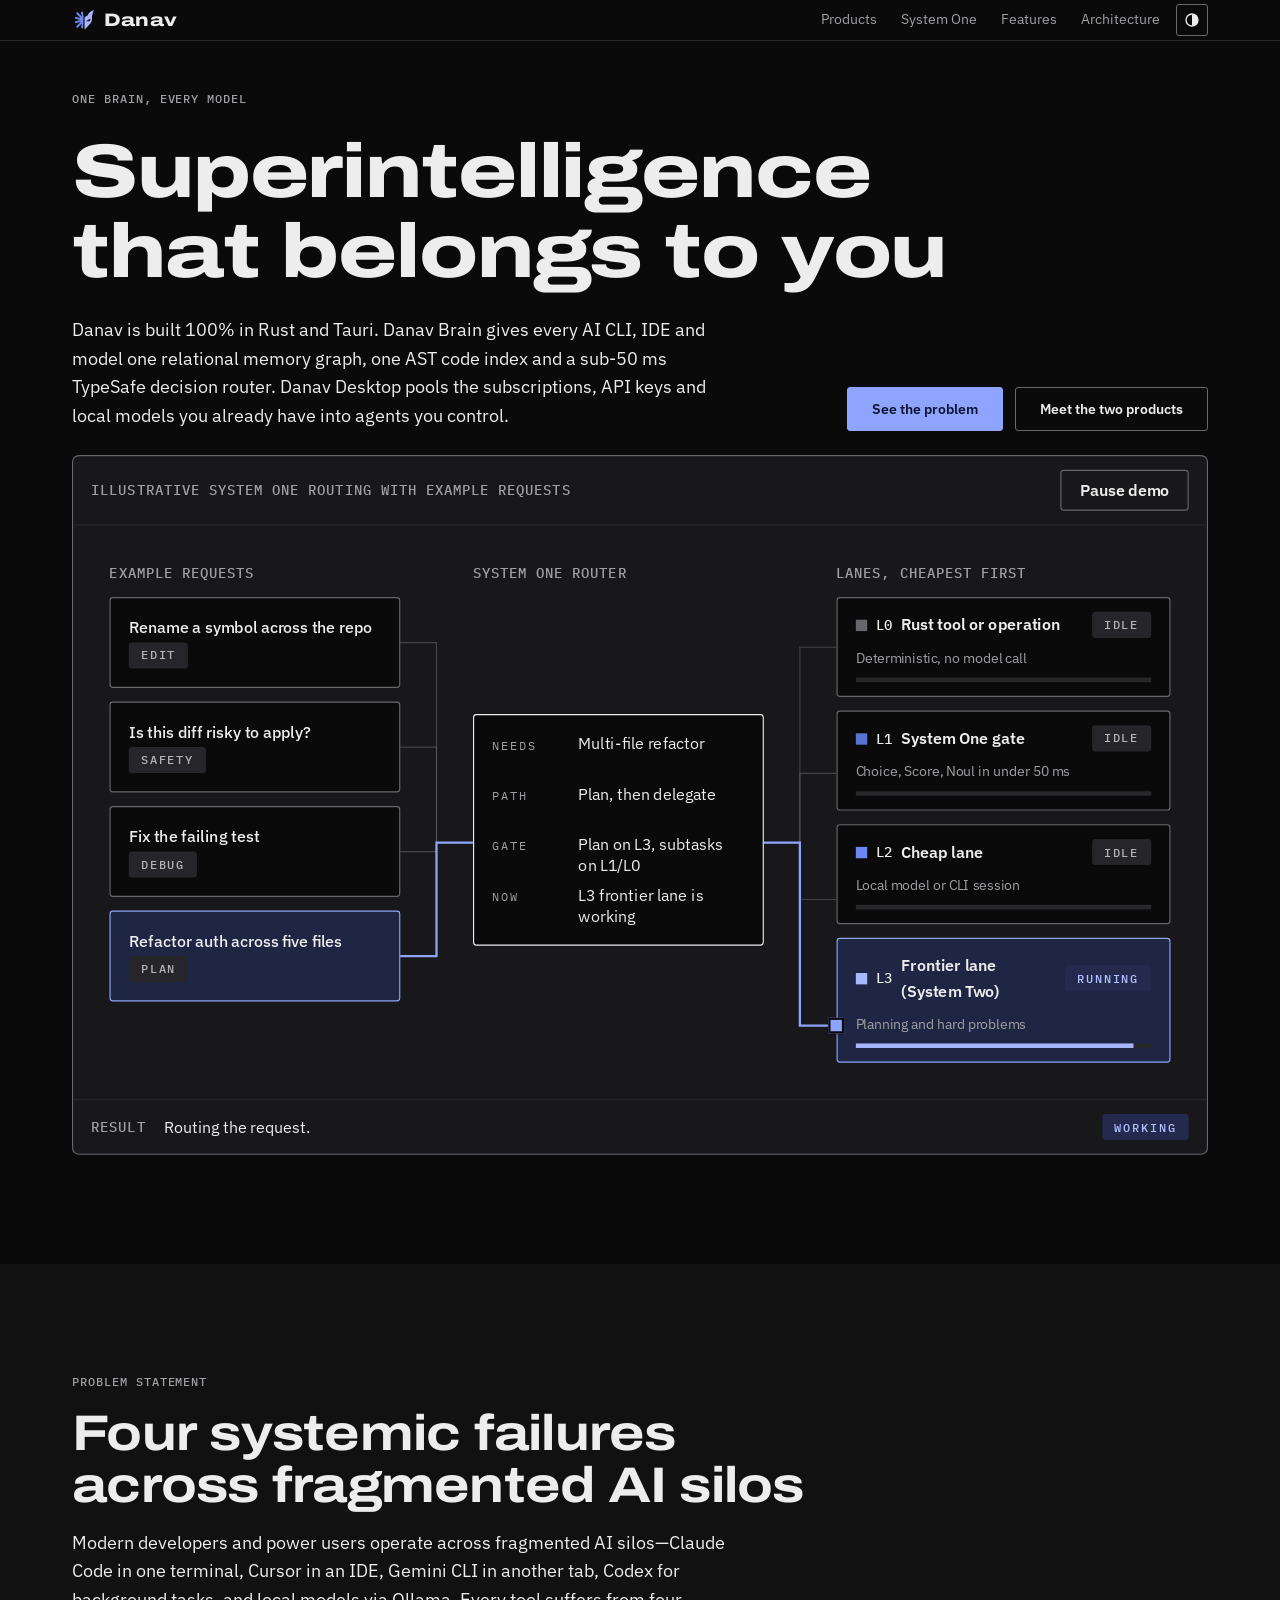
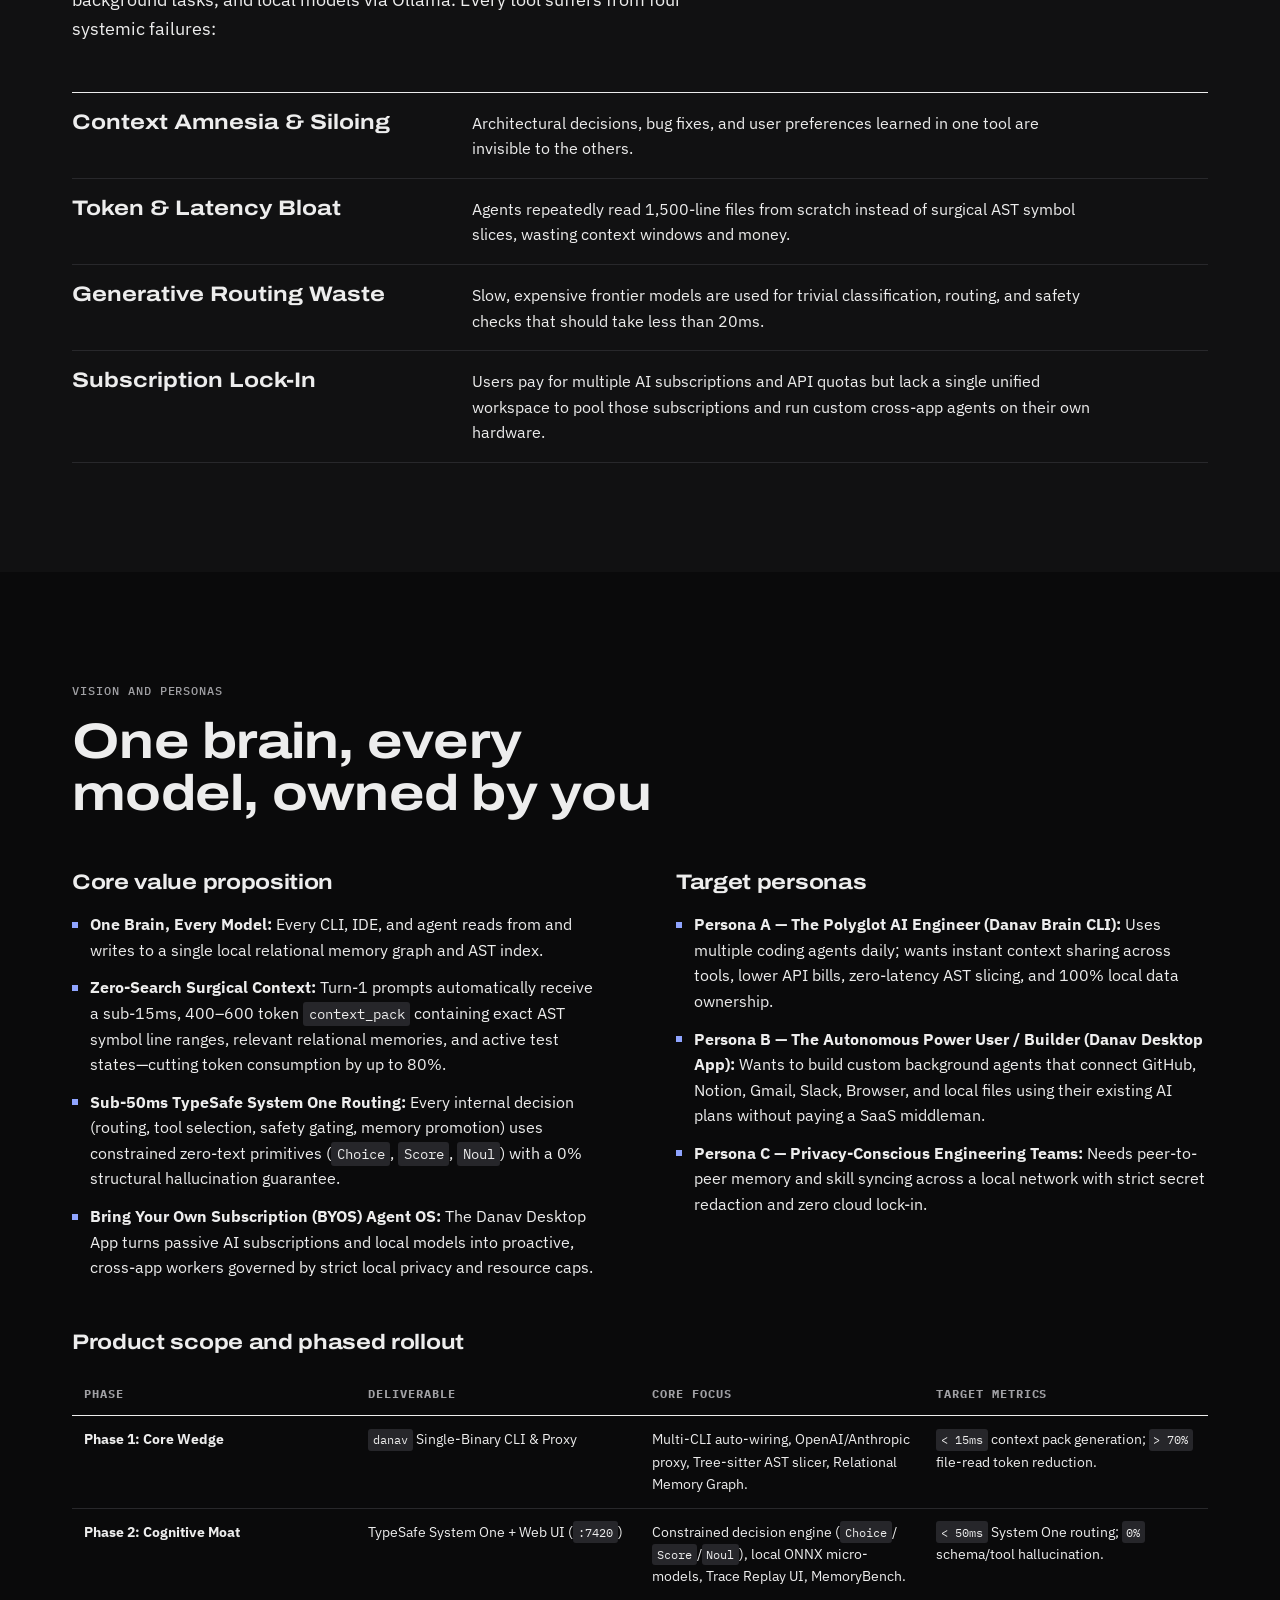
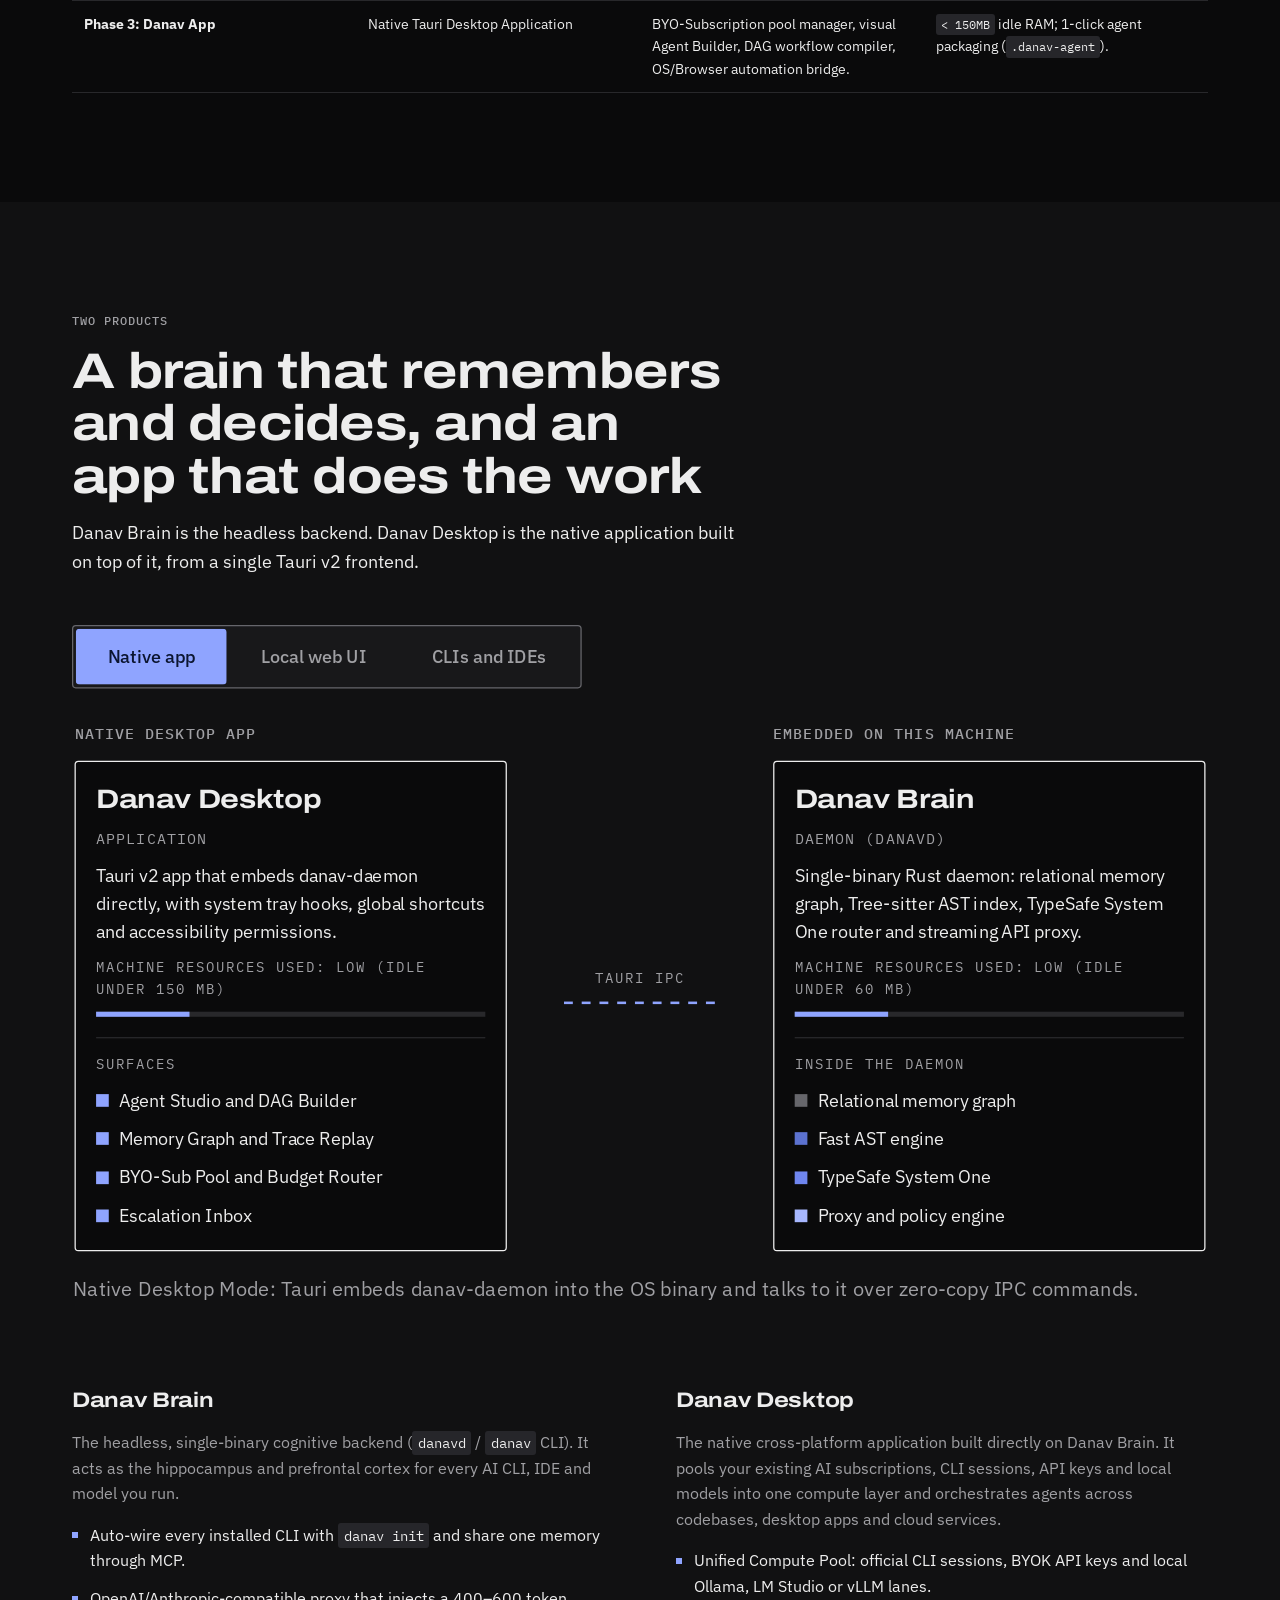
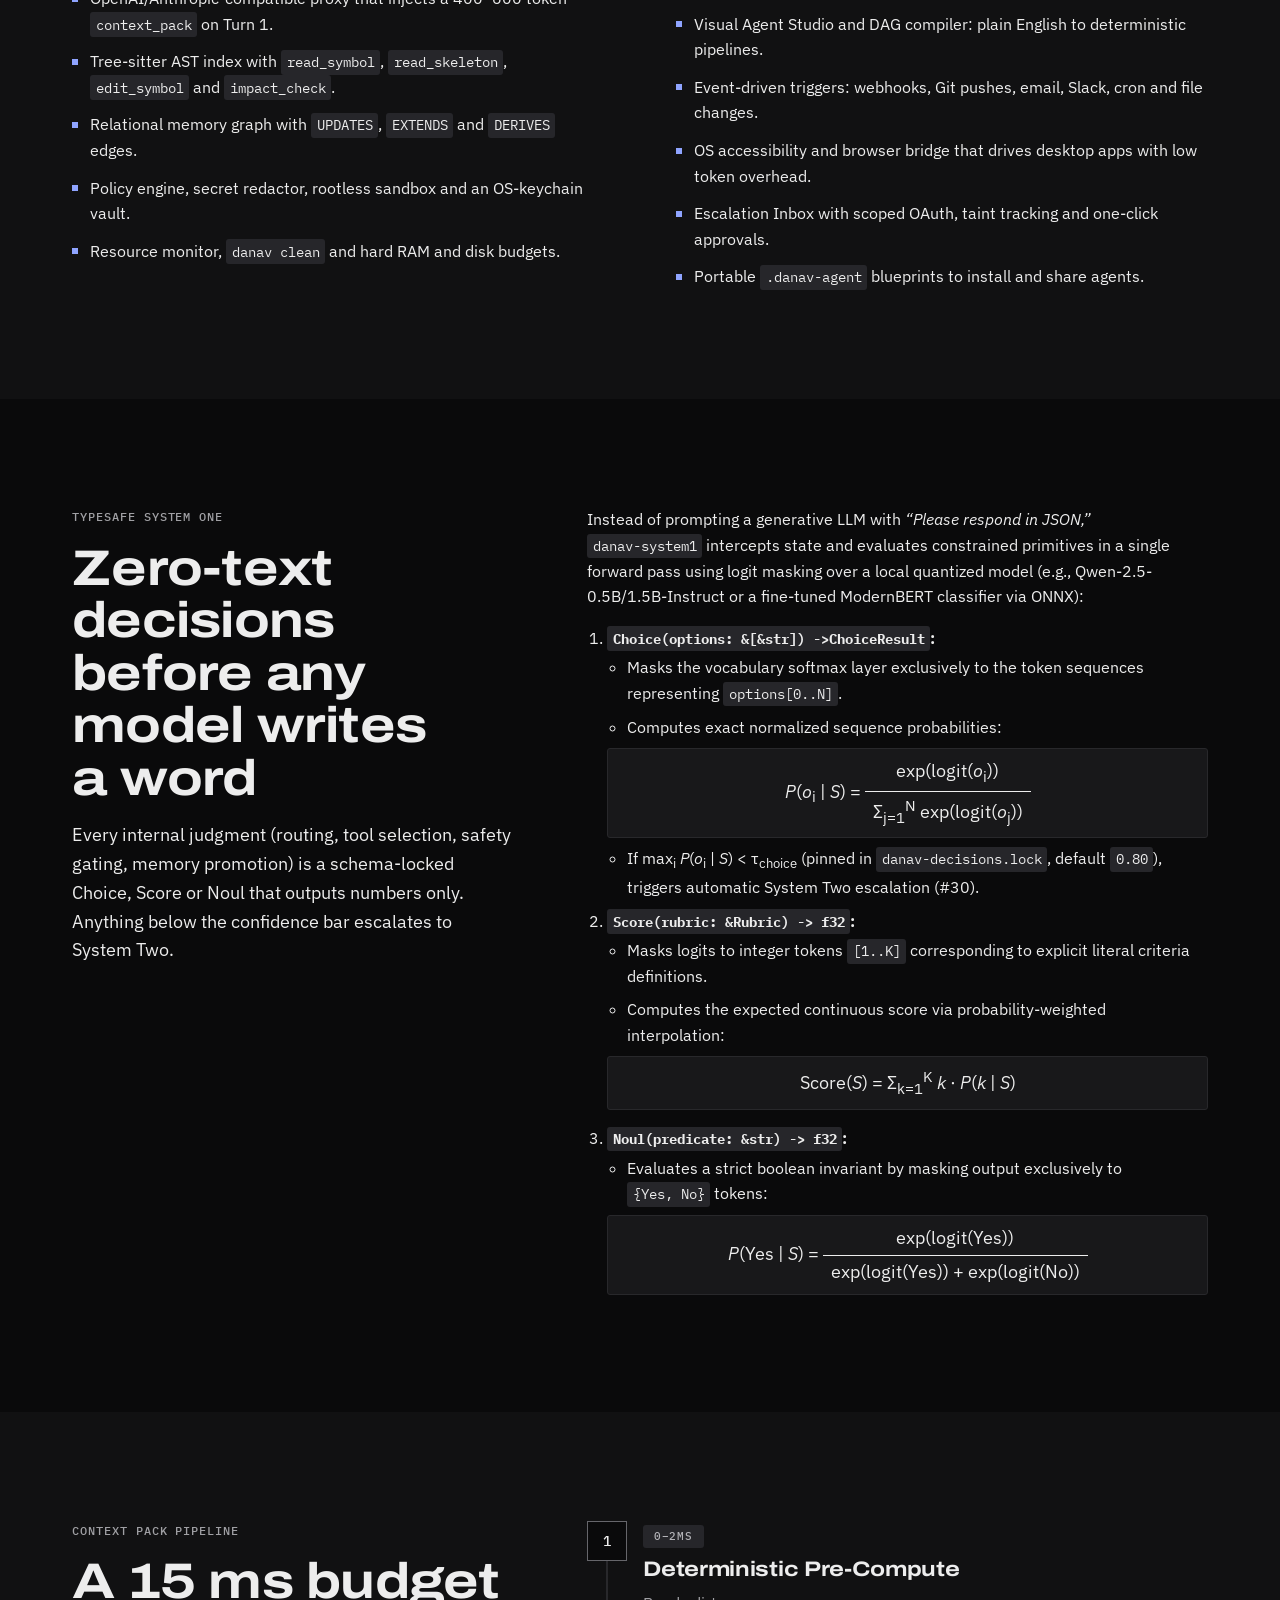
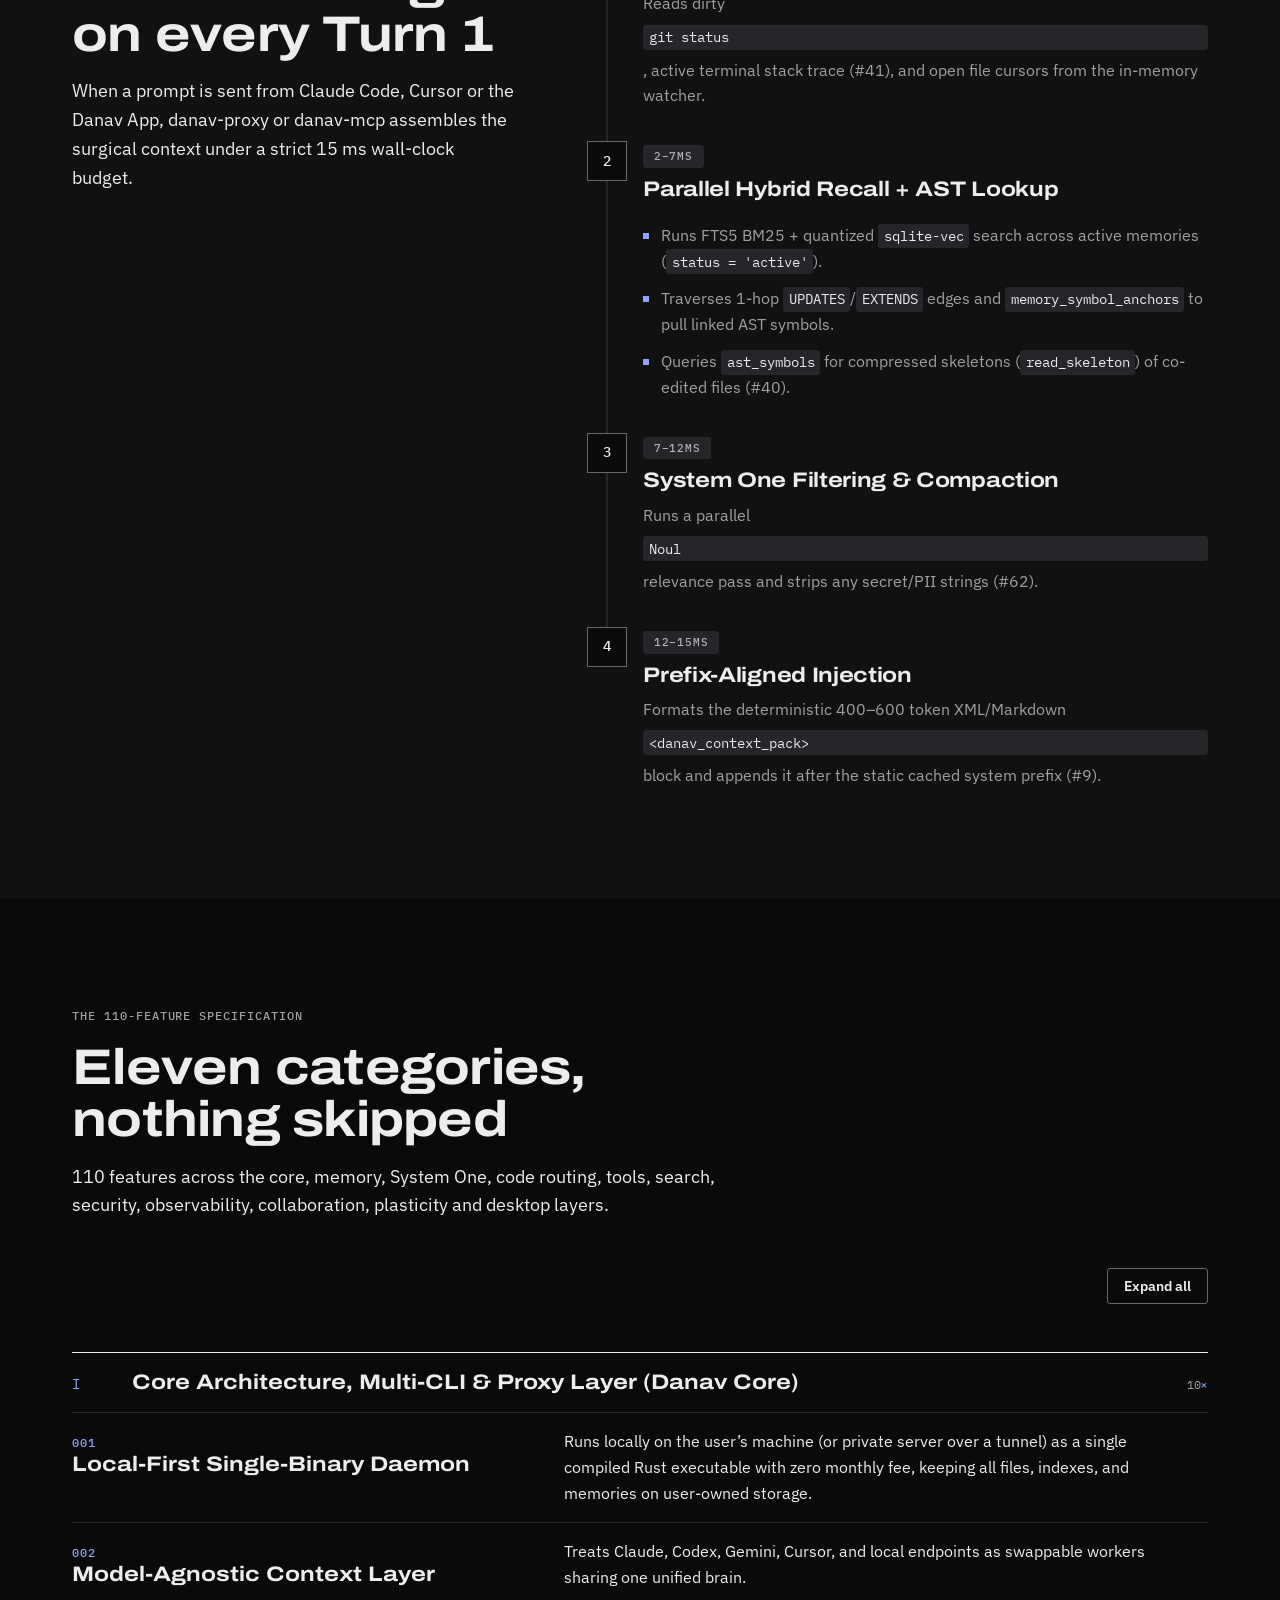
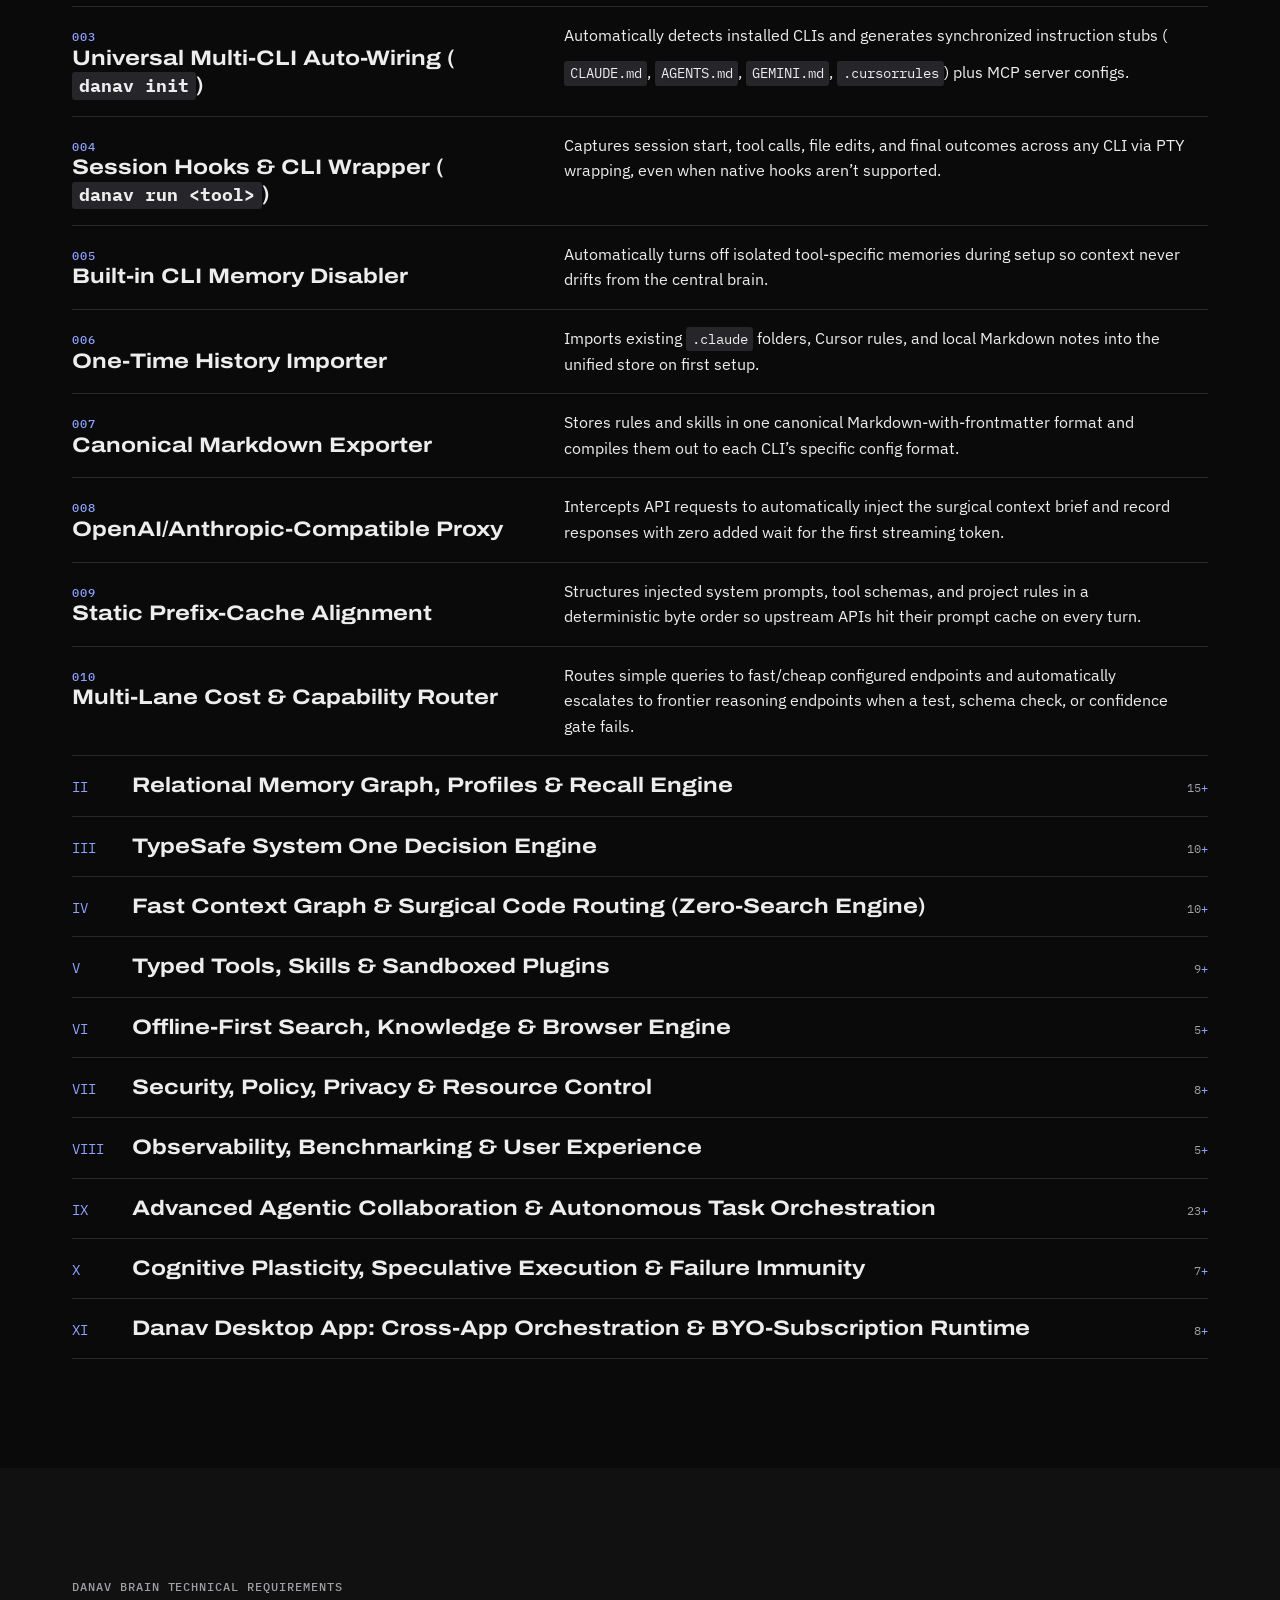
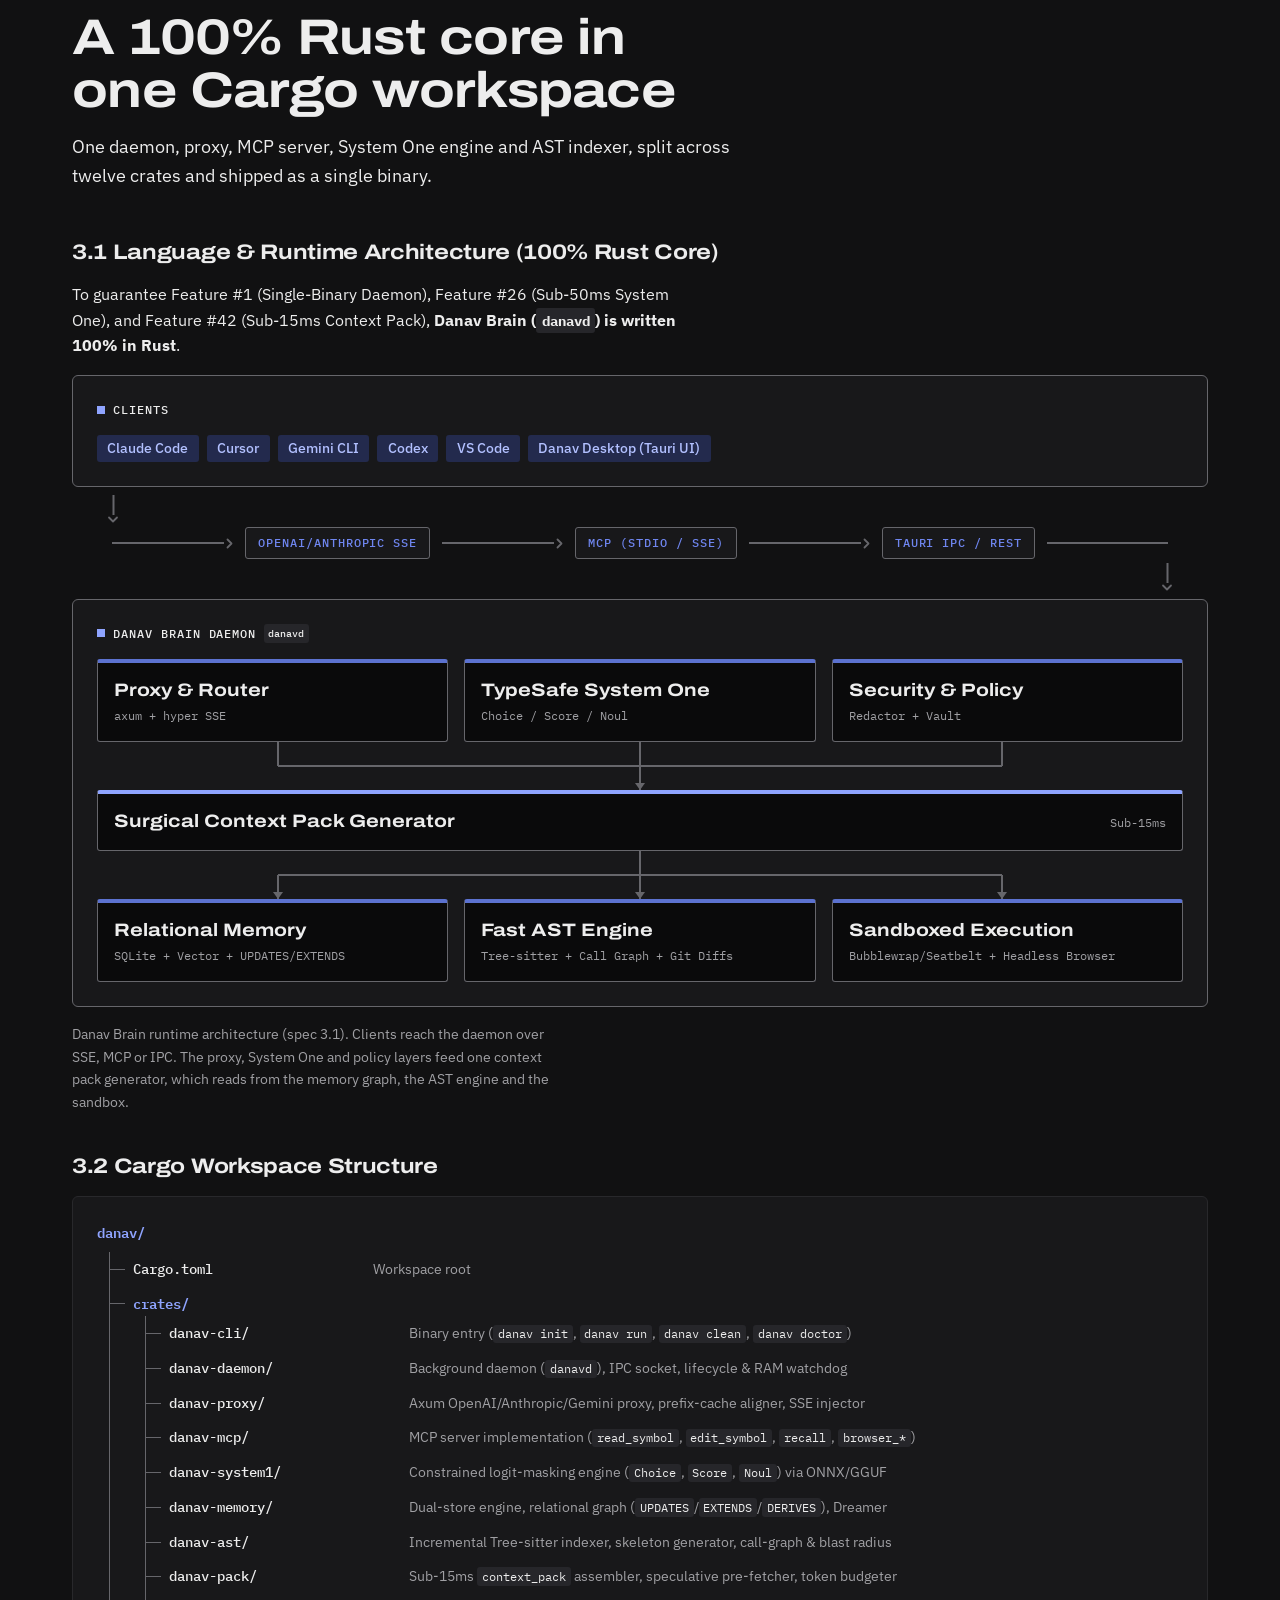
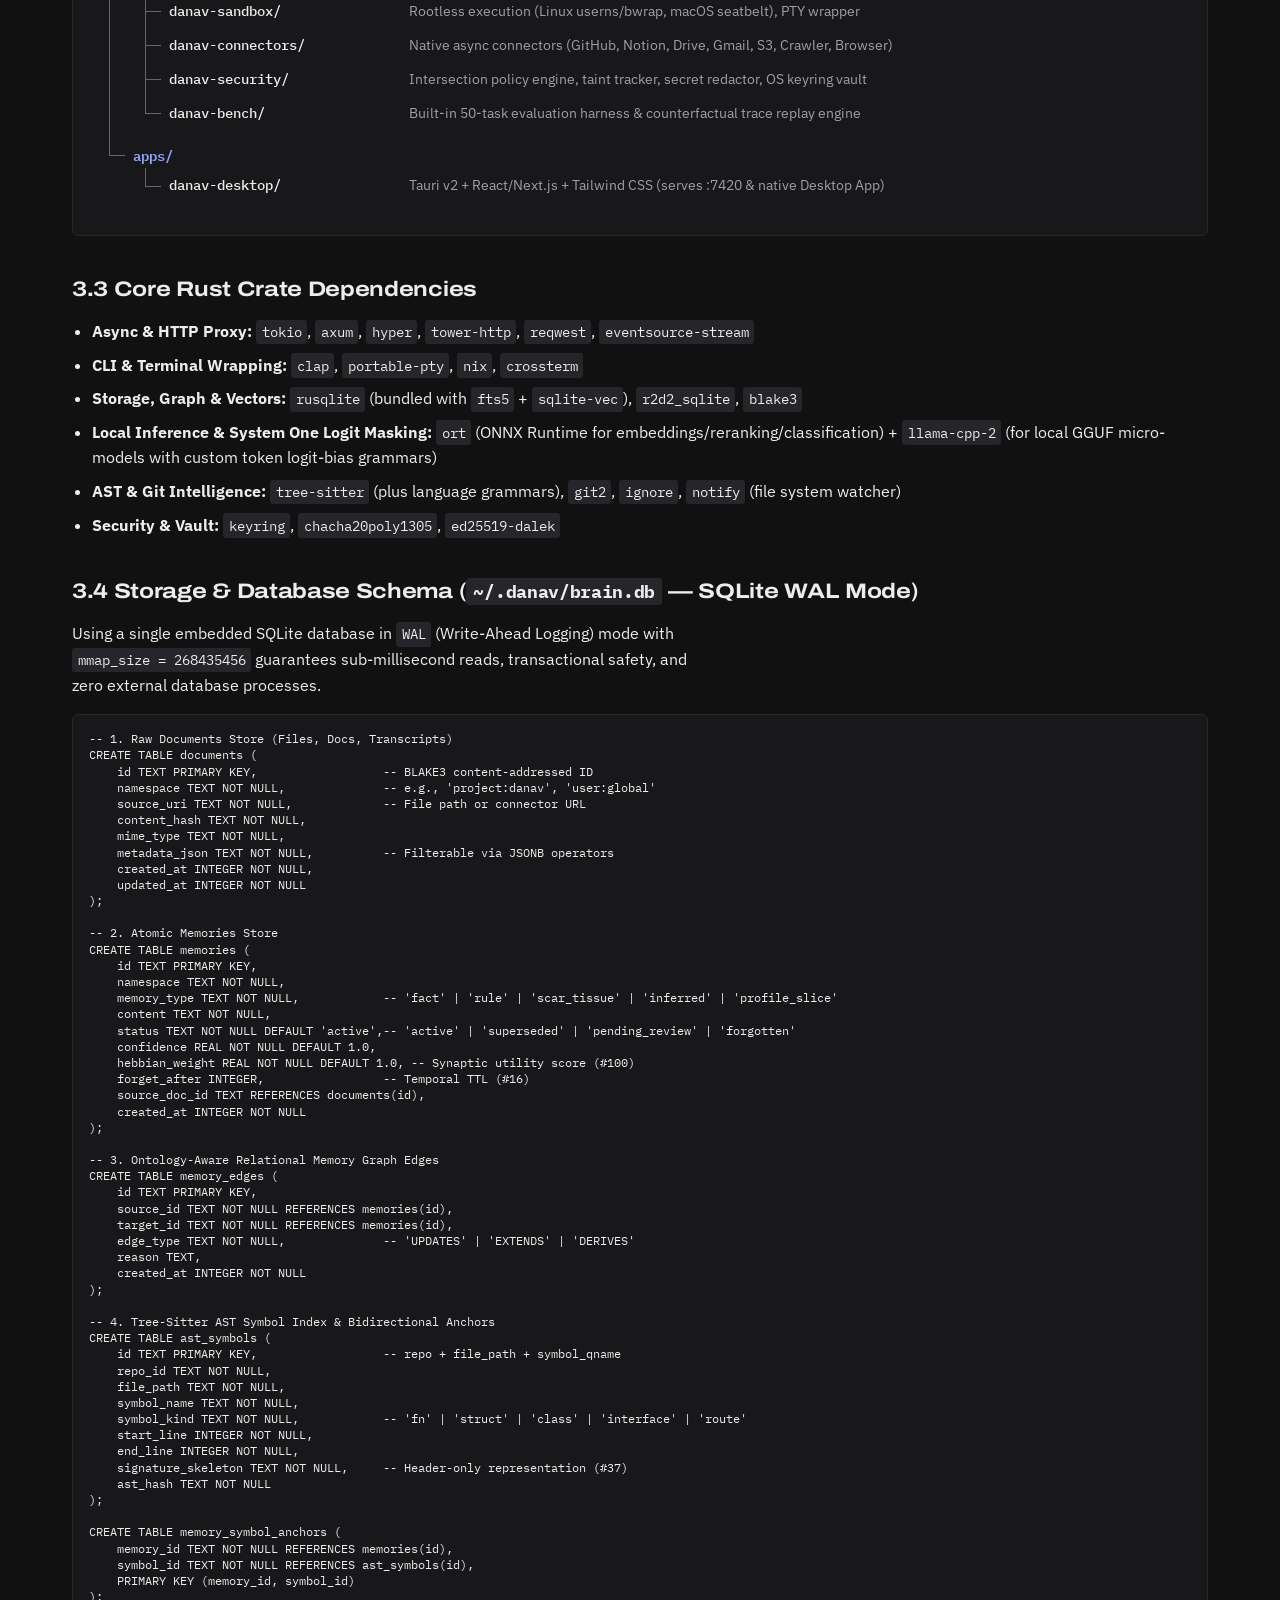
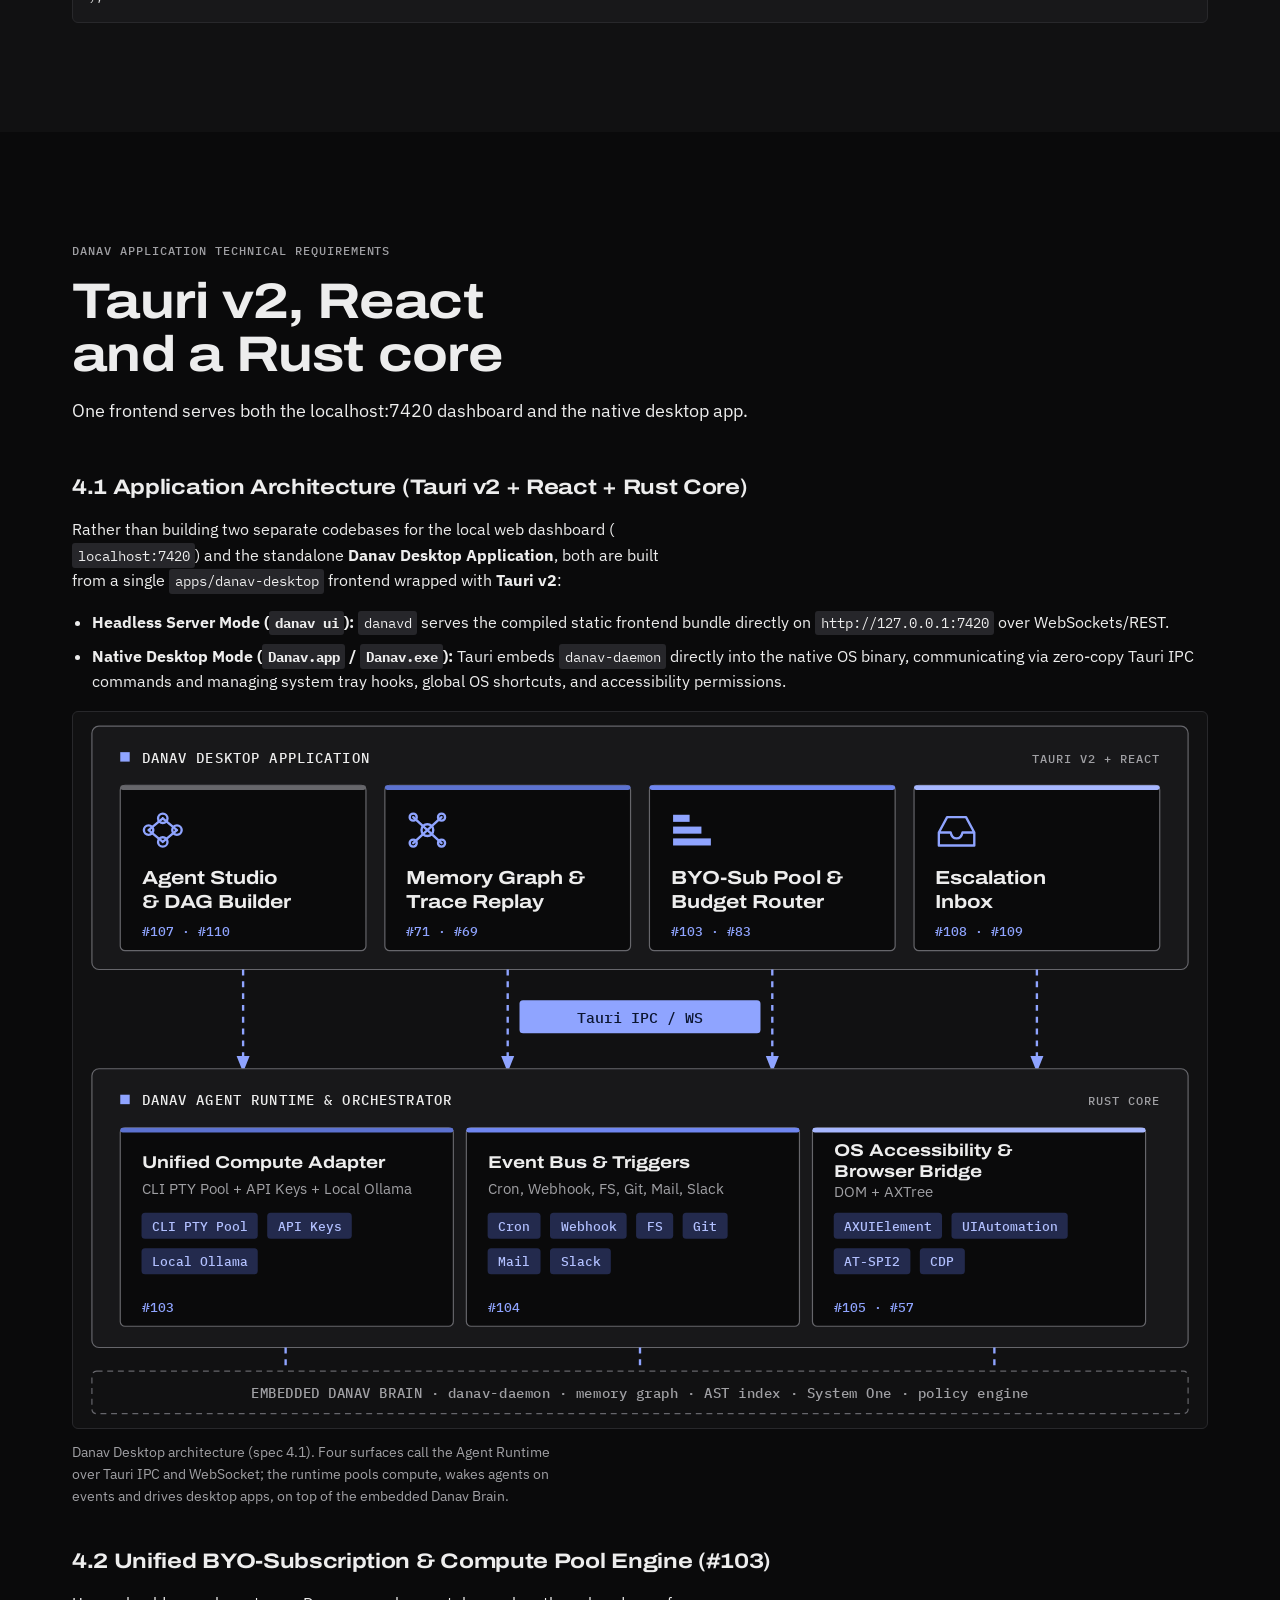
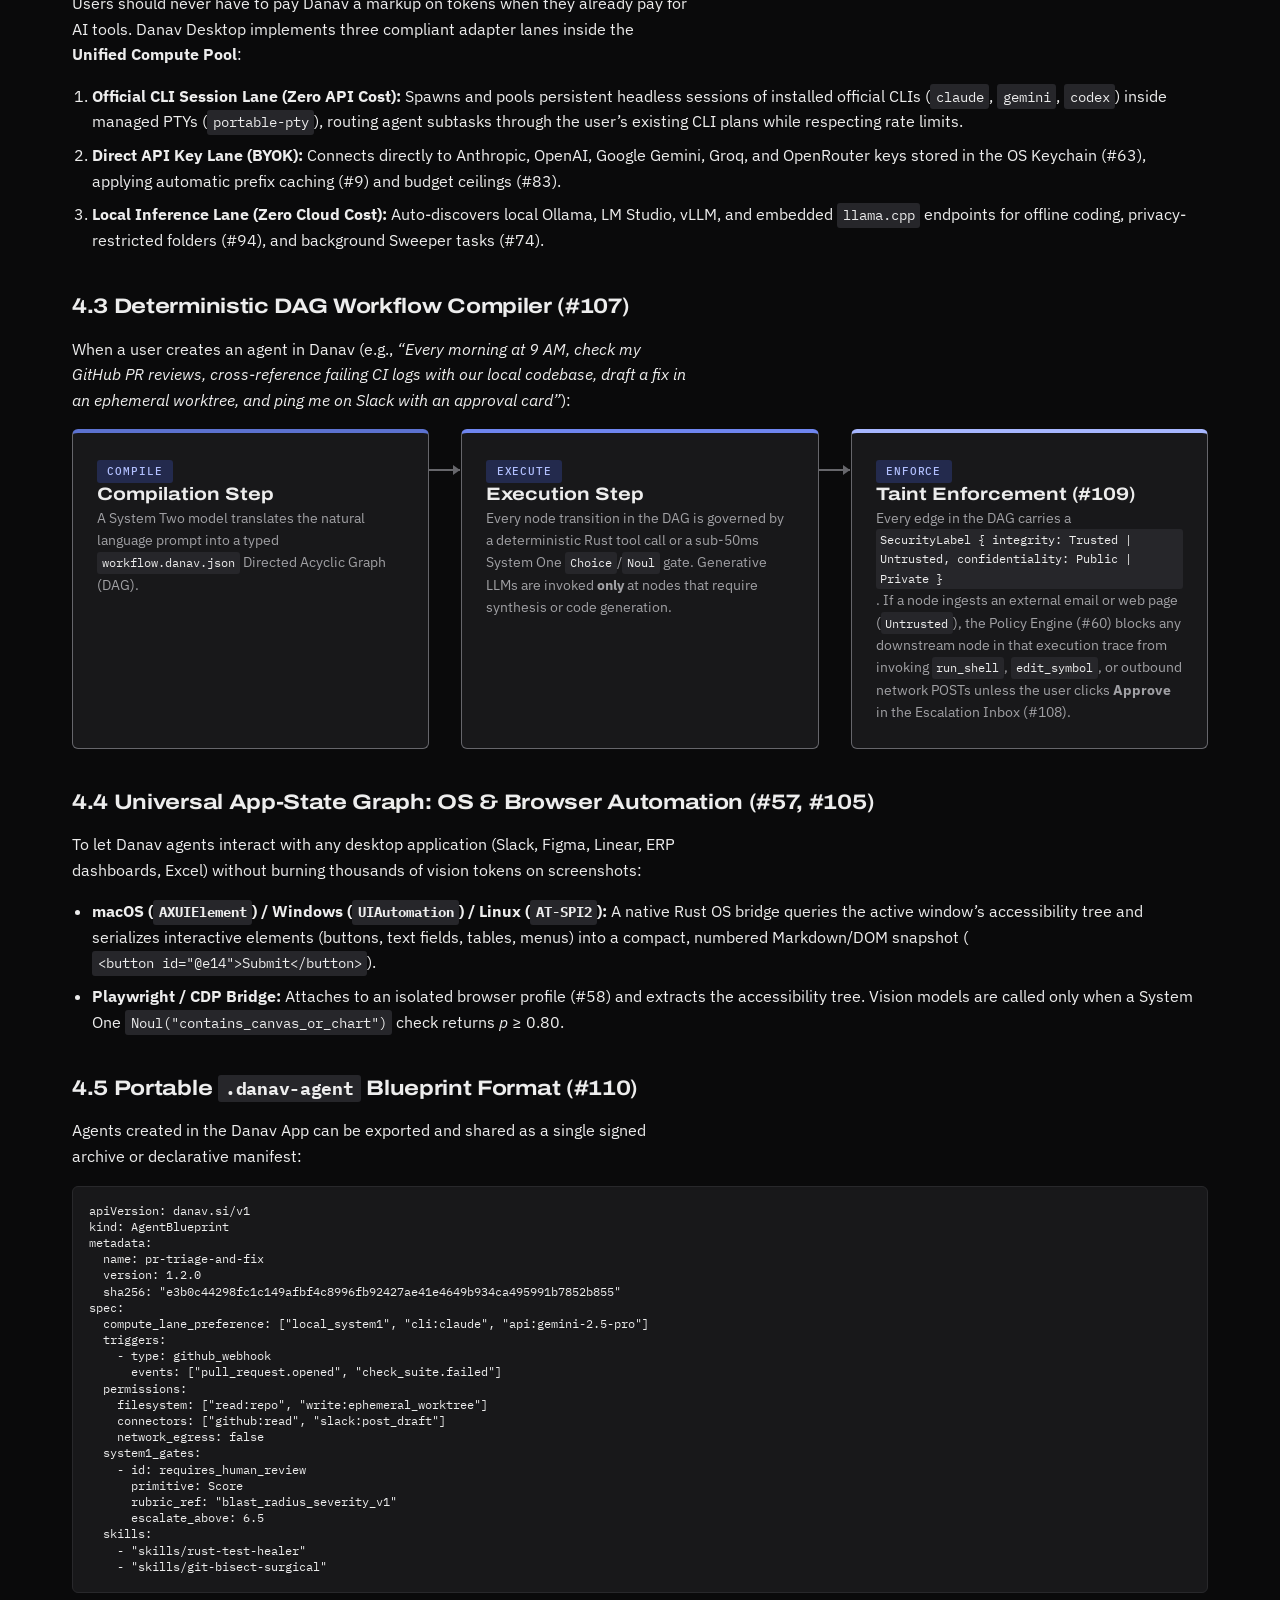
==== page/index.html @ 4d7d6825 "style: refine mark-to-text gap in giant footer wordmark" ====
<!doctype html>
<html lang="en">

<head>
  <meta charset="utf-8">
  <meta name="viewport" content="width=device-width, initial-scale=1, viewport-fit=cover">
  <script>document.documentElement.classList.add("js")</script>

  <!-- Primary Meta Tags -->
  <title>Danav — One brain, every model | Superintelligence that belongs to you</title>
  <meta name="title" content="Danav — One brain, every model | Superintelligence that belongs to you">
  <meta name="description"
    content="Local-first cognitive infrastructure and autonomous agent OS built 100% in Rust and Tauri. Unifies memory, AST code indexing, and sub-50ms TypeSafe System one routing across Claude Code, Cursor, Gemini CLI, and local models.">
  <meta name="keywords"
    content="Danav, local-first AI, cognitive infrastructure, agent OS, Rust, Tauri v2, System one, AST index, relational memory graph, Claude Code, Cursor, Gemini CLI, BYOS, Tree-sitter, autonomous agents, AI developer tools">
  <meta name="author" content="Danav">
  <meta name="robots" content="index, follow">
  <meta name="theme-color" content="#0c0d12">
  <meta name="color-scheme" content="dark light">
  <link rel="canonical" href="https://danav.si/">

  <!-- Open Graph / Facebook -->
  <meta property="og:type" content="website">
  <meta property="og:url" content="https://danav.si/">
  <meta property="og:title" content="Danav — One brain, every model | Superintelligence that belongs to you">
  <meta property="og:description"
    content="Local-first cognitive infrastructure and autonomous agent OS built 100% in Rust and Tauri. Unify your AI tools with a shared relational memory graph, surgical AST code slicing, and sub-50ms TypeSafe System one routing.">
  <meta property="og:image" content="https://danav.si/assets/images/banner.png">
  <meta property="og:image:width" content="1200">
  <meta property="og:image:height" content="420">
  <meta property="og:image:alt" content="Danav — One brain, every model">
  <meta property="og:site_name" content="Danav">
  <meta property="og:locale" content="en_US">

  <!-- Twitter / X -->
  <meta name="twitter:card" content="summary_large_image">
  <meta name="twitter:url" content="https://danav.si/">
  <meta name="twitter:title" content="Danav — One brain, every model | Superintelligence that belongs to you">
  <meta name="twitter:description"
    content="Local-first cognitive infrastructure and autonomous agent OS built 100% in Rust and Tauri. Unify Claude Code, Cursor, Gemini CLI, and local models with zero cloud lock-in.">
  <meta name="twitter:image" content="https://danav.si/assets/images/banner.png">
  <meta name="twitter:image:alt" content="Danav — One brain, every model">

  <!-- Favicons and Touch Icons -->
  <link rel="icon" type="image/x-icon" href="favicon.ico">
  <link rel="icon" type="image/svg+xml" href="assets/images/favicon.svg">
  <link rel="icon" type="image/png" sizes="16x16" href="assets/images/favicon-16x16.png">
  <link rel="icon" type="image/png" sizes="32x32" href="assets/images/favicon-32x32.png">
  <link rel="icon" type="image/png" sizes="48x48" href="assets/images/favicon-48x48.png">
  <link rel="apple-touch-icon" sizes="180x180" href="assets/images/apple-touch-icon.png">

  <!-- Structured Data (JSON-LD) -->
  <script type="application/ld+json">
  {
    "@context": "https://schema.org",
    "@graph": [
      {
        "@type": "SoftwareApplication",
        "name": "Danav",
        "operatingSystem": "macOS, Linux, Windows",
        "applicationCategory": "DeveloperApplication",
        "description": "Local-first cognitive infrastructure and autonomous agent OS built 100% in Rust and Tauri. Unifies memory, AST code indexing, and sub-50ms TypeSafe System one routing across every AI CLI, IDE, and model.",
        "offers": {
          "@type": "Offer",
          "price": "0",
          "priceCurrency": "USD"
        },
        "url": "https://danav.si/"
      },
      {
        "@type": "Organization",
        "name": "Danav",
        "url": "https://danav.si/",
        "logo": "https://danav.si/assets/images/logo-512x512.png",
        "sameAs": [
          "https://github.com/danavsi/danavsi"
        ]
      }
    ]
  }
  </script>

  <!-- Typography Preconnect & Styles -->
  <link rel="preconnect" href="https://fonts.googleapis.com">
  <link rel="preconnect" href="https://fonts.gstatic.com" crossorigin>
  <link rel="stylesheet"
    href="https://fonts.googleapis.com/css2?family=Archivo:wdth,wght@62..125,400..900&family=IBM+Plex+Mono:wght@400;500&family=IBM+Plex+Sans:wght@400;500;600&display=swap">
  <link rel="stylesheet" href="style.css">
</head>

<body><a class="skip-link" href="#main">Skip to content</a>
  <header class="site-nav">
    <div class="container site-nav__inner"><a class="wordmark" href="#top" aria-label="Danav, back to top"><svg
          class="wordmark__mark" viewBox="0 0 32 32" aria-hidden="true" focusable="false">
          <defs>
            <clipPath id="danav-mark-nav">
              <rect width="15.25" height="32" />
            </clipPath>
          </defs>
          <g class="wordmark__half wordmark__half--spark">
            <path class="wordmark__spark" clip-path="url(#danav-mark-nav)"
              d="M15.61 14.55L13.36 6.15M14.94 14.94L7.02 7.02M14.55 15.61L5.18 13.10M14.55 16.39L5.18 18.90M14.94 17.06L7.02 24.98M15.61 17.45L13.36 25.85" />
          </g>
          <g class="wordmark__half wordmark__half--head">
            <path class="wordmark__head" fill-rule="evenodd"
              d="M16.75 12.2L21 9.6C22 6.6 24.8 4.3 29 2.6C27.9 6.2 27.4 8.8 26.6 11.4C27 14.6 26.6 17.6 24.8 20.4L16.75 29Z M18.5 17.6L24.6 14.1L23.9 17.5Z" />
          </g>
        </svg><span>Danav</span></a>
      <nav class="site-nav__links" id="site-nav-links" aria-label="Primary"><a href="#products"
          data-index="01">Products</a><a href="#system-one" data-index="02">System One</a><a href="#features"
          data-index="03">Features</a><a href="#architecture" data-index="04">Architecture</a><span
          class="site-nav__indicator" aria-hidden="true"></span></nav>
      <div class="site-nav__actions"><button class="site-nav__btn" id="theme-toggle" type="button"
          aria-label="Switch to light theme"><svg class="icon" viewBox="0 0 24 24" aria-hidden="true" focusable="false">
            <circle cx="12" cy="12" r="8" fill="none" stroke="currentColor" stroke-width="1.75" />
            <path d="M12 4a8 8 0 0 1 0 16z" fill="currentColor" />
          </svg></button><button class="site-nav__btn site-nav__toggle" id="nav-toggle" type="button"
          aria-label="Open navigation menu" aria-expanded="false" aria-controls="site-nav-links"><svg
            class="icon icon--menu" viewBox="0 0 24 24" aria-hidden="true" focusable="false">
            <path d="M4 6h16M4 12h16M4 18h16" stroke="currentColor" stroke-width="2" stroke-linecap="round" />
          </svg><svg class="icon icon--close" viewBox="0 0 24 24" aria-hidden="true" focusable="false">
            <path d="M6 6l12 12M6 18L18 6" stroke="currentColor" stroke-width="2" stroke-linecap="round" />
          </svg></button></div>
    </div>
  </header>
  <main id="main">
    <section class="hero" id="top" aria-labelledby="hero-title">
      <div class="container hero__inner">
        <p class="eyebrow">One brain, every model</p>
        <h1 class="hero__title" id="hero-title">Superintelligence that belongs to you</h1>
        <div class="hero__intro">
          <p class="lede">Danav is built 100% in Rust and Tauri. Danav Brain gives every AI CLI, IDE and model one
            relational memory graph, one AST code index and a sub-50 ms TypeSafe decision router. Danav Desktop pools
            the subscriptions, API keys and local models you already have into agents you control.</p>
          <div class="hero__actions"><a class="button button--primary" href="#problem">See the problem</a><a
              class="button button--secondary" href="#products">Meet the two products</a></div>
        </div>
        <div class="scale-frame" data-scale-frame>
          <div class="stage scale-canvas" id="router-stage" role="group" aria-labelledby="stage-title">
            <div class="stage__head">
              <p class="eyebrow" id="stage-title">Illustrative System One routing with example requests</p><button
                class="button button--secondary button--compact" id="stage-toggle" type="button">Pause demo</button>
            </div>
            <div class="stage__body" id="stage-body"><svg class="stage__wires" id="stage-wires" aria-hidden="true"
                focusable="false"></svg>
              <div class="stage__col">
                <p class="stage__col-title">Example requests</p>
                <ul class="stage__requests">
                  <li><button class="request" type="button" data-scenario="0"><span class="request__text">Rename a
                        symbol across the repo</span><span class="request__kind">Edit</span></button></li>
                  <li><button class="request" type="button" data-scenario="1"><span class="request__text">Is this diff
                        risky to apply?</span><span class="request__kind">Safety</span></button></li>
                  <li><button class="request" type="button" data-scenario="2"><span class="request__text">Fix the
                        failing test</span><span class="request__kind">Debug</span></button></li>
                  <li><button class="request" type="button" data-scenario="3"><span class="request__text">Refactor auth
                        across five files</span><span class="request__kind">Plan</span></button></li>
                </ul>
              </div>
              <div class="stage__col">
                <p class="stage__col-title">System One router</p>
                <div class="router" id="router-node" data-state="idle"><span class="router__bar"
                    aria-hidden="true"></span>
                  <dl class="router__readout">
                    <div class="router__row">
                      <dt>Needs</dt>
                      <dd id="ro-needs">Waiting for a request</dd>
                    </div>
                    <div class="router__row">
                      <dt>Path</dt>
                      <dd id="ro-path">Not decided</dd>
                    </div>
                    <div class="router__row">
                      <dt>Gate</dt>
                      <dd id="ro-budget">Not decided</dd>
                    </div>
                    <div class="router__row">
                      <dt>Now</dt>
                      <dd id="ro-now">Idle</dd>
                    </div>
                  </dl>
                </div>
              </div>
              <div class="stage__col">
                <p class="stage__col-title">Lanes, cheapest first</p>
                <ol class="stage__levels" aria-label="Lanes">
                  <li class="level" data-level="0" data-state="idle">
                    <div class="level__head"><span class="level__swatch" aria-hidden="true"></span><span
                        class="level__id">L0</span><span class="level__name">Rust tool or operation</span><span
                        class="level__status">Idle</span></div>
                    <p class="level__note">Deterministic, no model call</p>
                    <div class="level__budget" aria-hidden="true"><span class="level__fill"></span></div>
                  </li>
                  <li class="level" data-level="1" data-state="idle">
                    <div class="level__head"><span class="level__swatch" aria-hidden="true"></span><span
                        class="level__id">L1</span><span class="level__name">System One gate</span><span
                        class="level__status">Idle</span></div>
                    <p class="level__note">Choice, Score, Noul in under 50 ms</p>
                    <div class="level__budget" aria-hidden="true"><span class="level__fill"></span></div>
                  </li>
                  <li class="level" data-level="2" data-state="idle">
                    <div class="level__head"><span class="level__swatch" aria-hidden="true"></span><span
                        class="level__id">L2</span><span class="level__name">Cheap lane</span><span
                        class="level__status">Idle</span></div>
                    <p class="level__note">Local model or CLI session</p>
                    <div class="level__budget" aria-hidden="true"><span class="level__fill"></span></div>
                  </li>
                  <li class="level" data-level="3" data-state="idle">
                    <div class="level__head"><span class="level__swatch" aria-hidden="true"></span><span
                        class="level__id">L3</span><span class="level__name">Frontier lane (System Two)</span><span
                        class="level__status">Idle</span></div>
                    <p class="level__note">Planning and hard problems</p>
                    <div class="level__budget" aria-hidden="true"><span class="level__fill"></span></div>
                  </li>
                </ol>
              </div><span class="stage__token" id="stage-token" aria-hidden="true"></span>
            </div>
            <div class="stage__result" id="stage-result" data-state="idle"><span
                class="stage__result-label">Result</span><span class="stage__result-text" id="result-text">Select a
                request to see where it runs.</span><span class="stage__result-chip" id="result-chip">Waiting</span>
            </div>
            <p class="sr-only" id="stage-live" aria-live="polite"></p>
          </div>
        </div>
      </div>
    </section>
    <section class="section section--sunken" id="problem" aria-labelledby="problem-t">
      <div class="container stack">
        <header class="section__header" data-reveal>
          <p class="eyebrow">Problem statement</p>
          <h2 id="problem-t">Four systemic failures across fragmented AI silos</h2>
          <p class="lede">Modern developers and power users operate across fragmented AI silos—Claude Code in one
            terminal, Cursor in an IDE, Gemini CLI in another tab, Codex for background tasks, and local models via
            Ollama. Every tool suffers from four systemic failures:</p>
        </header>
        <dl class="definition-list" data-reveal-group>
          <div class="definition-list__row" data-reveal-item>
            <dt class="definition-list__term">Context Amnesia &amp; Siloing</dt>
            <dd class="definition-list__desc">Architectural decisions, bug fixes, and user preferences learned in one
              tool are invisible to the others.</dd>
          </div>
          <div class="definition-list__row" data-reveal-item>
            <dt class="definition-list__term">Token &amp; Latency Bloat</dt>
            <dd class="definition-list__desc">Agents repeatedly read 1,500-line files from scratch instead of surgical
              AST symbol slices, wasting context windows and money.</dd>
          </div>
          <div class="definition-list__row" data-reveal-item>
            <dt class="definition-list__term">Generative Routing Waste</dt>
            <dd class="definition-list__desc">Slow, expensive frontier models are used for trivial classification,
              routing, and safety checks that should take less than 20ms.</dd>
          </div>
          <div class="definition-list__row" data-reveal-item>
            <dt class="definition-list__term">Subscription Lock-In</dt>
            <dd class="definition-list__desc">Users pay for multiple AI subscriptions and API quotas but lack a single
              unified workspace to pool those subscriptions and run custom cross-app agents on their own hardware.</dd>
          </div>
        </dl>
      </div>
    </section>
    <section class="section" id="vision" aria-labelledby="vision-t">
      <div class="container stack">
        <header class="section__header" data-reveal>
          <p class="eyebrow">Vision and personas</p>
          <h2 id="vision-t">One brain, every model, owned by you</h2>
        </header>
        <div class="columns-2">
          <div class="product" data-reveal>
            <h3>Core value proposition</h3>
            <ul class="marker-list">
              <li><span><strong>One Brain, Every Model:</strong> Every CLI, IDE, and agent reads from and writes to a
                  single local relational memory graph and AST index.</span></li>
              <li><span><strong>Zero-Search Surgical Context:</strong> Turn-1 prompts automatically receive a sub-15ms,
                  400–600 token <code>context_pack</code> containing exact AST symbol line ranges, relevant relational
                  memories, and active test states—cutting token consumption by up to 80%.</span></li>
              <li><span><strong>Sub-50ms TypeSafe System One Routing:</strong> Every internal decision (routing, tool
                  selection, safety gating, memory promotion) uses constrained zero-text primitives
                  (<code>Choice</code>, <code>Score</code>, <code>Noul</code>) with a 0% structural hallucination
                  guarantee.</span></li>
              <li><span><strong>Bring Your Own Subscription (BYOS) Agent OS:</strong> The Danav Desktop App turns
                  passive AI subscriptions and local models into proactive, cross-app workers governed by strict local
                  privacy and resource caps.</span></li>
            </ul>
          </div>
          <div class="product" data-reveal>
            <h3>Target personas</h3>
            <ul class="marker-list">
              <li><span><strong>Persona A — The Polyglot AI Engineer (Danav Brain CLI):</strong> Uses multiple coding
                  agents daily; wants instant context sharing across tools, lower API bills, zero-latency AST slicing,
                  and 100% local data ownership.</span></li>
              <li><span><strong>Persona B — The Autonomous Power User / Builder (Danav Desktop App):</strong> Wants to
                  build custom background agents that connect GitHub, Notion, Gmail, Slack, Browser, and local files
                  using their existing AI plans without paying a SaaS middleman.</span></li>
              <li><span><strong>Persona C — Privacy-Conscious Engineering Teams:</strong> Needs peer-to-peer memory and
                  skill syncing across a local network with strict secret redaction and zero cloud lock-in.</span></li>
            </ul>
          </div>
        </div>
        <div class="prose">
          <h3>Product scope and phased rollout</h3>
          <table>
            <colgroup>
              <col style="width: 25%" />
              <col style="width: 25%" />
              <col style="width: 25%" />
              <col style="width: 25%" />
            </colgroup>
            <thead>
              <tr class="header">
                <th>Phase</th>
                <th>Deliverable</th>
                <th>Core Focus</th>
                <th>Target Metrics</th>
              </tr>
            </thead>
            <tbody>
              <tr class="odd">
                <td><strong>Phase 1: Core Wedge</strong></td>
                <td><code>danav</code> Single-Binary CLI &amp; Proxy</td>
                <td>Multi-CLI auto-wiring, OpenAI/Anthropic proxy, Tree-sitter AST
                  slicer, Relational Memory Graph.</td>
                <td><code>&lt; 15ms</code> context pack generation;
                  <code>&gt; 70%</code> file-read token reduction.
                </td>
              </tr>
              <tr class="even">
                <td><strong>Phase 2: Cognitive Moat</strong></td>
                <td>TypeSafe System One + Web UI (<code>:7420</code>)</td>
                <td>Constrained decision engine
                  (<code>Choice</code>/<code>Score</code>/<code>Noul</code>), local ONNX
                  micro-models, Trace Replay UI, MemoryBench.</td>
                <td><code>&lt; 50ms</code> System One routing; <code>0%</code> schema/tool
                  hallucination.</td>
              </tr>
              <tr class="odd">
                <td><strong>Phase 3: Danav App</strong></td>
                <td>Native Tauri Desktop Application</td>
                <td>BYO-Subscription pool manager, visual Agent Builder, DAG workflow
                  compiler, OS/Browser automation bridge.</td>
                <td><code>&lt; 150MB</code> idle RAM; 1-click agent packaging
                  (<code>.danav-agent</code>).</td>
              </tr>
            </tbody>
          </table>
          <hr />
        </div>
      </div>
    </section>
    <section class="section section--sunken" id="products" aria-labelledby="products-t">
      <div class="container stack">
        <header class="section__header" data-reveal>
          <p class="eyebrow">Two products</p>
          <h2 id="products-t">A brain that remembers and decides, and an app that does the work</h2>
          <p class="lede">Danav Brain is the headless backend. Danav Desktop is the native application built on top of
            it, from a single Tauri v2 frontend.</p>
        </header>
        <div class="scale-frame" data-scale-frame>
          <div class="scale-canvas topology-canvas">
            <div class="segmented" role="tablist" aria-label="How clients reach Danav Brain"><button
                class="segmented__tab" role="tab" type="button" id="tab-desktop" data-mode="desktop"
                aria-selected="true" aria-controls="topology">Native app</button><button class="segmented__tab"
                role="tab" type="button" id="tab-web" data-mode="web" aria-selected="false" aria-controls="topology"
                tabindex="-1">Local web UI</button><button class="segmented__tab" role="tab" type="button" id="tab-cli"
                data-mode="cli" aria-selected="false" aria-controls="topology" tabindex="-1">CLIs and IDEs</button>
            </div>
            <div class="topology" id="topology" role="tabpanel" aria-labelledby="tab-desktop" data-mode="desktop">
              <div class="topology__site">
                <p class="topology__site-label" id="site-a">Native desktop app</p>
                <div class="node">
                  <h3 id="a-name">Danav Desktop</h3>
                  <p class="node__role" id="a-role">Application</p>
                  <p class="node__detail" id="a-detail">Tauri v2 app that embeds danav-daemon directly, with system tray
                    hooks, global shortcuts and accessibility permissions.</p>
                  <div class="node__meter" data-load="low">
                    <p class="node__meter-label">Machine resources used: low (idle under 150 MB)</p>
                    <div class="node__meter-track" aria-hidden="true"><span class="node__meter-fill"></span></div>
                  </div>
                  <div class="node__group">
                    <p class="node__list-label">Surfaces</p>
                    <ul class="node__list" id="a-list">
                      <li>Agent Studio and DAG Builder</li>
                      <li>Memory Graph and Trace Replay</li>
                      <li>BYO-Sub Pool and Budget Router</li>
                      <li>Escalation Inbox</li>
                    </ul>
                  </div>
                </div>
              </div>
              <div class="topology__link"><span class="topology__link-label" id="link-label">Tauri IPC</span><span
                  class="topology__line" aria-hidden="true"></span></div>
              <div class="topology__site">
                <p class="topology__site-label" id="site-b">Embedded on this machine</p>
                <div class="node">
                  <h3>Danav Brain</h3>
                  <p class="node__role">Daemon (danavd)</p>
                  <p class="node__detail">Single-binary Rust daemon: relational memory graph, Tree-sitter AST index,
                    TypeSafe System One router and streaming API proxy.</p>
                  <div class="node__meter" data-load="low">
                    <p class="node__meter-label">Machine resources used: low (idle under 60 MB)</p>
                    <div class="node__meter-track" aria-hidden="true"><span class="node__meter-fill"></span></div>
                  </div>
                  <div class="node__group">
                    <p class="node__list-label">Inside the daemon</p>
                    <ul class="node__list node__list--tiers">
                      <li>Relational memory graph</li>
                      <li>Fast AST engine</li>
                      <li>TypeSafe System One</li>
                      <li>Proxy and policy engine</li>
                    </ul>
                  </div>
                </div>
              </div>
              <p class="topology__caption" id="topology-caption">Native Desktop Mode: Tauri embeds danav-daemon into the
                OS binary and talks to it over zero-copy IPC commands.</p>
            </div>
          </div>
        </div>
        <div class="columns-2">
          <div class="product" data-reveal>
            <h3>Danav Brain</h3>
            <p class="text-muted">The headless, single-binary cognitive backend (<code>danavd</code> /
              <code>danav</code> CLI). It acts as the hippocampus and prefrontal cortex for every AI CLI, IDE and model
              you run.</p>
            <ul class="marker-list">
              <li><span>Auto-wire every installed CLI with <code>danav init</code> and share one memory through
                  MCP.</span></li>
              <li><span>OpenAI/Anthropic-compatible proxy that injects a 400–600 token <code>context_pack</code> on Turn
                  1.</span></li>
              <li><span>Tree-sitter AST index with <code>read_symbol</code>, <code>read_skeleton</code>,
                  <code>edit_symbol</code> and <code>impact_check</code>.</span></li>
              <li><span>Relational memory graph with <code>UPDATES</code>, <code>EXTENDS</code> and <code>DERIVES</code>
                  edges.</span></li>
              <li><span>Policy engine, secret redactor, rootless sandbox and an OS-keychain vault.</span></li>
              <li><span>Resource monitor, <code>danav clean</code> and hard RAM and disk budgets.</span></li>
            </ul>
          </div>
          <div class="product" data-reveal>
            <h3>Danav Desktop</h3>
            <p class="text-muted">The native cross-platform application built directly on Danav Brain. It pools your
              existing AI subscriptions, CLI sessions, API keys and local models into one compute layer and orchestrates
              agents across codebases, desktop apps and cloud services.</p>
            <ul class="marker-list">
              <li><span>Unified Compute Pool: official CLI sessions, BYOK API keys and local Ollama, LM Studio or vLLM
                  lanes.</span></li>
              <li><span>Visual Agent Studio and DAG compiler: plain English to deterministic pipelines.</span></li>
              <li><span>Event-driven triggers: webhooks, Git pushes, email, Slack, cron and file changes.</span></li>
              <li><span>OS accessibility and browser bridge that drives desktop apps with low token overhead.</span>
              </li>
              <li><span>Escalation Inbox with scoped OAuth, taint tracking and one-click approvals.</span></li>
              <li><span>Portable <code>.danav-agent</code> blueprints to install and share agents.</span></li>
            </ul>
          </div>
        </div>
      </div>
    </section>
    <section class="section" id="system-one" aria-labelledby="system-one-t">
      <div class="container split">
        <div class="split__lead" data-reveal>
          <p class="eyebrow">TypeSafe System One</p>
          <h2 id="system-one-t">Zero-text decisions before any model writes a word</h2>
          <p class="lede">Every internal judgment (routing, tool selection, safety gating, memory promotion) is a
            schema-locked Choice, Score or Noul that outputs numbers only. Anything below the confidence bar escalates
            to System Two.</p>
        </div>
        <div class="prose">
          <p>Instead of prompting a generative LLM with <em>“Please respond in
              JSON,”</em> <code>danav-system1</code> intercepts state and evaluates
            constrained primitives in a single forward pass using logit masking over
            a local quantized model (e.g., Qwen-2.5-0.5B/1.5B-Instruct or a
            fine-tuned ModernBERT classifier via ONNX):</p>
          <ol type="1">
            <li><strong><code>Choice(options: &amp;[&amp;str]) -&gt;ChoiceResult</code>:</strong>
              <ul>
                <li>Masks the vocabulary softmax layer exclusively to the token
                  sequences representing <code>options[0..N]</code>.</li>
                <li>Computes exact normalized sequence probabilities:</li>
              </ul>
              <div class="math">
                <i>P</i>(<i>o</i><sub>i</sub> | <i>S</i>) = <span class="frac"><span
                    class="num">exp(logit(<i>o</i><sub>i</sub>))</span><span class="den">Σ<sub>j=1</sub><sup>N</sup>
                    exp(logit(<i>o</i><sub>j</sub>))</span></span>
              </div>
              <ul>
                <li>If <span class="m">max<sub>i</sub> <i>P</i>(<i>o</i><sub>i</sub> |
                    <i>S</i>) &lt; τ<sub>choice</sub></span> (pinned in
                  <code>danav-decisions.lock</code>, default <code>0.80</code>), triggers
                  automatic System Two escalation (#30).
                </li>
              </ul>
            </li>
            <li><strong><code>Score(rubric: &amp;Rubric) -&gt; f32</code>:</strong>
              <ul>
                <li>Masks logits to integer tokens <code>[1..K]</code> corresponding to
                  explicit literal criteria definitions.</li>
                <li>Computes the expected continuous score via probability-weighted
                  interpolation:</li>
              </ul>
              <div class="math">
                Score(<i>S</i>) = Σ<sub>k=1</sub><sup>K</sup> <i>k</i> ·
                <i>P</i>(<i>k</i> | <i>S</i>)
              </div>
            </li>
            <li><strong><code>Noul(predicate: &amp;str) -&gt; f32</code>:</strong>
              <ul>
                <li>Evaluates a strict boolean invariant by masking output exclusively
                  to <code>{Yes, No}</code> tokens:</li>
              </ul>
              <div class="math">
                <i>P</i>(Yes | <i>S</i>) = <span class="frac"><span class="num">exp(logit(Yes))</span><span
                    class="den">exp(logit(Yes)) +
                    exp(logit(No))</span></span>
              </div>
            </li>
          </ol>
        </div>
      </div>
    </section>
    <section class="section section--sunken" id="pack" data-nav-group="system-one" aria-labelledby="pack-t">
      <div class="container split">
        <div class="split__lead" data-reveal>
          <p class="eyebrow">Context pack pipeline</p>
          <h2 id="pack-t">A 15 ms budget on every Turn 1</h2>
          <p class="lede">When a prompt is sent from Claude Code, Cursor or the Danav App, danav-proxy or danav-mcp
            assembles the surgical context under a strict 15 ms wall-clock budget.</p>
        </div>
        <ol class="steps" data-reveal-group>
          <li class="step" data-reveal-item><span class="step__marker" aria-hidden="true">1</span>
            <div class="step__body">
              <p class="step__tag">0–2ms</p>
              <h3>Deterministic Pre-Compute</h3>
              <div class="step__text">Reads dirty <code>git status</code>, active terminal stack trace (#41), and open
                file cursors from the in-memory watcher.</div>
            </div>
          </li>
          <li class="step" data-reveal-item><span class="step__marker" aria-hidden="true">2</span>
            <div class="step__body">
              <p class="step__tag">2–7ms</p>
              <h3>Parallel Hybrid Recall + AST Lookup</h3>
              <div class="step__text">
                <ul class="marker-list">
                  <li><span>Runs FTS5 BM25 + quantized <code>sqlite-vec</code> search across active memories
                      (<code>status = 'active'</code>).</span></li>
                  <li><span>Traverses 1-hop <code>UPDATES</code>/<code>EXTENDS</code> edges and
                      <code>memory_symbol_anchors</code> to pull linked AST symbols.</span></li>
                  <li><span>Queries <code>ast_symbols</code> for compressed skeletons (<code>read_skeleton</code>) of
                      co-edited files (#40).</span></li>
                </ul>
              </div>
            </div>
          </li>
          <li class="step" data-reveal-item><span class="step__marker" aria-hidden="true">3</span>
            <div class="step__body">
              <p class="step__tag">7–12ms</p>
              <h3>System One Filtering &amp; Compaction</h3>
              <div class="step__text">Runs a parallel <code>Noul</code> relevance pass and strips any secret/PII strings
                (#62).</div>
            </div>
          </li>
          <li class="step" data-reveal-item><span class="step__marker" aria-hidden="true">4</span>
            <div class="step__body">
              <p class="step__tag">12–15ms</p>
              <h3>Prefix-Aligned Injection</h3>
              <div class="step__text">Formats the deterministic 400–600 token XML/Markdown
                <code>&lt;danav_context_pack&gt;</code> block and appends it after the static cached system prefix (#9).
              </div>
            </div>
          </li>
        </ol>
      </div>
    </section>
    <section class="section" id="features" aria-labelledby="features-t">
      <div class="container stack">
        <header class="section__header" data-reveal>
          <p class="eyebrow">The 110-feature specification</p>
          <h2 id="features-t">Eleven categories, nothing skipped</h2>
          <p class="lede">110 features across the core, memory, System One, code routing, tools, search, security,
            observability, collaboration, plasticity and desktop layers.</p>
        </header>
        <div class="feature-tools"><button class="button button--secondary button--compact" id="features-toggle"
            type="button">Expand all</button></div>
        <div class="feature-groups" data-reveal-group>
          <details class="feature-group" data-reveal-item open>
            <summary><span class="feature-group__num">I</span><span class="feature-group__name">Core Architecture,
                Multi-CLI &amp; Proxy Layer (Danav Core)</span><span class="feature-group__count">10</span></summary>
            <dl class="definition-list">
              <div class="definition-list__row">
                <dt class="definition-list__term"><span class="feature__n">001</span>Local-First Single-Binary Daemon
                </dt>
                <dd class="definition-list__desc">Runs locally on the user’s machine (or private server over a tunnel)
                  as a single compiled Rust executable with zero monthly fee, keeping all files, indexes, and memories
                  on user-owned storage.</dd>
              </div>
              <div class="definition-list__row">
                <dt class="definition-list__term"><span class="feature__n">002</span>Model-Agnostic Context Layer</dt>
                <dd class="definition-list__desc">Treats Claude, Codex, Gemini, Cursor, and local endpoints as swappable
                  workers sharing one unified brain.</dd>
              </div>
              <div class="definition-list__row">
                <dt class="definition-list__term"><span class="feature__n">003</span>Universal Multi-CLI Auto-Wiring
                  (<code>danav init</code>)</dt>
                <dd class="definition-list__desc">Automatically detects installed CLIs and generates synchronized
                  instruction stubs (<code>CLAUDE.md</code>, <code>AGENTS.md</code>, <code>GEMINI.md</code>,
                  <code>.cursorrules</code>) plus MCP server configs.</dd>
              </div>
              <div class="definition-list__row">
                <dt class="definition-list__term"><span class="feature__n">004</span>Session Hooks &amp; CLI Wrapper
                  (<code>danav run &lt;tool&gt;</code>)</dt>
                <dd class="definition-list__desc">Captures session start, tool calls, file edits, and final outcomes
                  across any CLI via PTY wrapping, even when native hooks aren’t supported.</dd>
              </div>
              <div class="definition-list__row">
                <dt class="definition-list__term"><span class="feature__n">005</span>Built-in CLI Memory Disabler</dt>
                <dd class="definition-list__desc">Automatically turns off isolated tool-specific memories during setup
                  so context never drifts from the central brain.</dd>
              </div>
              <div class="definition-list__row">
                <dt class="definition-list__term"><span class="feature__n">006</span>One-Time History Importer</dt>
                <dd class="definition-list__desc">Imports existing <code>.claude</code> folders, Cursor rules, and local
                  Markdown notes into the unified store on first setup.</dd>
              </div>
              <div class="definition-list__row">
                <dt class="definition-list__term"><span class="feature__n">007</span>Canonical Markdown Exporter</dt>
                <dd class="definition-list__desc">Stores rules and skills in one canonical Markdown-with-frontmatter
                  format and compiles them out to each CLI’s specific config format.</dd>
              </div>
              <div class="definition-list__row">
                <dt class="definition-list__term"><span class="feature__n">008</span>OpenAI/Anthropic-Compatible Proxy
                </dt>
                <dd class="definition-list__desc">Intercepts API requests to automatically inject the surgical context
                  brief and record responses with zero added wait for the first streaming token.</dd>
              </div>
              <div class="definition-list__row">
                <dt class="definition-list__term"><span class="feature__n">009</span>Static Prefix-Cache Alignment</dt>
                <dd class="definition-list__desc">Structures injected system prompts, tool schemas, and project rules in
                  a deterministic byte order so upstream APIs hit their prompt cache on every turn.</dd>
              </div>
              <div class="definition-list__row">
                <dt class="definition-list__term"><span class="feature__n">010</span>Multi-Lane Cost &amp; Capability
                  Router</dt>
                <dd class="definition-list__desc">Routes simple queries to fast/cheap configured endpoints and
                  automatically escalates to frontier reasoning endpoints when a test, schema check, or confidence gate
                  fails.</dd>
              </div>
            </dl>
          </details>
          <details class="feature-group" data-reveal-item>
            <summary><span class="feature-group__num">II</span><span class="feature-group__name">Relational Memory
                Graph, Profiles &amp; Recall Engine</span><span class="feature-group__count">15</span></summary>
            <dl class="definition-list">
              <div class="definition-list__row">
                <dt class="definition-list__term"><span class="feature__n">011</span>Dual Store Architecture (Documents
                  vs. Atomic Memories)</dt>
                <dd class="definition-list__desc">Separates raw ingested Documents (files, logs, PDFs, code, URLs kept
                  for chunk retrieval) from extracted Atomic Memories (self-contained facts that evolve over time).</dd>
              </div>
              <div class="definition-list__row">
                <dt class="definition-list__term"><span class="feature__n">012</span>Ontology-Aware Relational Memory
                  Graph (3 Edge Types)</dt>
                <dd class="definition-list__desc">Connects every new fact to existing memories using three explicit
                  graph relationships:<ul class="marker-list">
                    <li><span><strong><code>UPDATES</code> (State Mutation &amp; Contradiction Resolution):</strong>
                        When a fact changes, the new memory supersedes the old one while preserving audit
                        history.</span></li>
                    <li><span><strong><code>EXTENDS</code> (Context Enrichment):</strong> Adds detail to an existing
                        memory without invalidating it, keeping both active in retrieval.</span></li>
                    <li><span><strong><code>DERIVES</code> (Pattern Inference):</strong> Infers unstated second-order
                        facts from patterns across multiple sessions and memories.</span></li>
                  </ul>
                </dd>
              </div>
              <div class="definition-list__row">
                <dt class="definition-list__term"><span class="feature__n">013</span>Inferred Memory Review Queue</dt>
                <dd class="definition-list__desc">Flags low-confidence <code>DERIVES</code> inferences in a review queue
                  so the user can approve or decline them before they become permanent rules.</dd>
              </div>
              <div class="definition-list__row">
                <dt class="definition-list__term"><span class="feature__n">014</span>Automatic User &amp; Project
                  Profiles (Static + Dynamic + Buckets)</dt>
                <dd class="definition-list__desc">Maintains an instant single-call profile per scope containing stable
                  facts, active tasks, and custom topic-scoped profile slices.</dd>
              </div>
              <div class="definition-list__row">
                <dt class="definition-list__term"><span class="feature__n">015</span>Dreaming Modes (Instant vs.
                  Background Consolidation)</dt>
                <dd class="definition-list__desc">Supports immediate synchronous graph extraction when a fact is needed
                  on the next turn, and background batch “dreaming” to consolidate and deduplicate asynchronously.</dd>
              </div>
              <div class="definition-list__row">
                <dt class="definition-list__term"><span class="feature__n">016</span>Temporal Truth &amp; Automatic TTL
                  Forgetting</dt>
                <dd class="definition-list__desc">Automatically expires transient facts via <code>forgetAfter</code>
                  timestamps, filters out casual noise, and suppresses contradicted facts.</dd>
              </div>
              <div class="definition-list__row">
                <dt class="definition-list__term"><span class="feature__n">017</span>Semantic “Forget by Meaning” with
                  Mandatory <code>dryRun</code> Preview</dt>
                <dd class="definition-list__desc">Lets users run <code>forget_matching(query, dryRun=true)</code> to
                  semantically preview all memories about a topic before soft-deleting them.</dd>
              </div>
              <div class="definition-list__row">
                <dt class="definition-list__term"><span class="feature__n">018</span>Virtual Memory Filesystem
                  (<code>DanavFS</code> Mount)</dt>
                <dd class="definition-list__desc">Exposes a virtual directory where agents can <code>ls</code>,
                  <code>cat</code>, and semantically <code>grep</code> memories alongside a live, auto-generated
                  <code>profile.md</code> digest at the root.</dd>
              </div>
              <div class="definition-list__row">
                <dt class="definition-list__term"><span class="feature__n">019</span>Unified 3-Mode Recall API
                  (<code>memories | chunks | hybrid</code>)</dt>
                <dd class="definition-list__desc">Searches extracted atomic memories, raw document/code chunks, or both
                  in a single call.</dd>
              </div>
              <div class="definition-list__row">
                <dt class="definition-list__term"><span class="feature__n">020</span>Graph-Attached Recall
                  (<code>include: { related, documents, forgotten }</code>)</dt>
                <dd class="definition-list__desc">Optionally attaches parent/child/sibling graph edges, source
                  documents, and historical/forgotten context alongside every search hit.</dd>
              </div>
              <div class="definition-list__row">
                <dt class="definition-list__term"><span class="feature__n">021</span>Multi-Query Rewrite &amp;
                  Cross-Encoder Reranking</dt>
                <dd class="definition-list__desc">Optionally expands complex queries into multiple search rewrites,
                  merges BM25 + vector hits, and reranks results with a similarity threshold gate.</dd>
              </div>
              <div class="definition-list__row">
                <dt class="definition-list__term"><span class="feature__n">022</span>Rich Metadata Filter Engine</dt>
                <dd class="definition-list__desc">Filters memories and profile synthesis by exact operators
                  (<code>eq</code>, <code>neq</code>, <code>contains</code>, <code>notContains</code>, <code>gt</code>,
                  <code>gte</code>, <code>lt</code>, <code>lte</code>) before ranking.</dd>
              </div>
              <div class="definition-list__row">
                <dt class="definition-list__term"><span class="feature__n">023</span>Namespace &amp; Container-Tag
                  Isolation + Merging</dt>
                <dd class="definition-list__desc">Scopes every memory, profile, and connector to strict namespaces
                  (<code>user</code>, <code>project</code>, <code>repo</code>, <code>client</code>) with support for
                  merging or resetting container tags.</dd>
              </div>
              <div class="definition-list__row">
                <dt class="definition-list__term"><span class="feature__n">024</span>Multimodal Ingestion Pipeline</dt>
                <dd class="definition-list__desc">Extracts, chunks, and indexes Markdown, code, PDFs (with page/diagram
                  descriptions), images, and audio transcripts into the local index.</dd>
              </div>
              <div class="definition-list__row">
                <dt class="definition-list__term"><span class="feature__n">025</span>Auto-Syncing Knowledge Connectors
                </dt>
                <dd class="definition-list__desc">Background sync connectors (with webhook/schedule support and
                  <code>deleteDocuments: true/false</code> lifecycle control) for GitHub repos, Notion, Google Drive,
                  Gmail, S3, local folders, and a targeted Web Crawler.</dd>
              </div>
            </dl>
          </details>
          <details class="feature-group" data-reveal-item>
            <summary><span class="feature-group__num">III</span><span class="feature-group__name">TypeSafe System One
                Decision Engine</span><span class="feature-group__count">10</span></summary>
            <dl class="definition-list">
              <div class="definition-list__row">
                <dt class="definition-list__term"><span class="feature__n">026</span>System One vs. System Two Split
                  Architecture</dt>
                <dd class="definition-list__desc">Never wastes a slow generative LLM call on routing, classification,
                  relevance filtering, or safety checks; runs a sub-50ms TypeSafe Decision Layer in front of every
                  generative model.</dd>
              </div>
              <div class="definition-list__row">
                <dt class="definition-list__term"><span class="feature__n">027</span>Zero-Text Constrained Decision
                  Primitives (<code>Choice</code>, <code>Score</code>, <code>Noul</code>)</dt>
                <dd class="definition-list__desc">Every internal brain judgment is framed as one of three strict,
                  schema-locked question types that output numbers/enums only—never free-form text:<ul
                    class="marker-list">
                    <li><span><strong><code>Choice(options[1..255])</code>:</strong> Picks from an enumerated list and
                        returns a probability distribution plus confidence score.</span></li>
                    <li><span><strong><code>Score(rubric[2..10])</code>:</strong> Evaluates state on an ordered 2–10
                        level rubric with continuous interpolation.</span></li>
                    <li><span><strong><code>Noul</code> (Binary 0.0–1.0 Probability):</strong> Answers a strict Yes/No
                        predicate as a single probability value.</span></li>
                  </ul>
                </dd>
              </div>
              <div class="definition-list__row">
                <dt class="definition-list__term"><span class="feature__n">028</span>Single-Pass Parallel Question
                  Evaluation</dt>
                <dd class="definition-list__desc">Evaluates multiple <code>Choice</code>, <code>Score</code>, and
                  <code>Noul</code> questions against a piece of state in a single parallel forward pass (routing + tool
                  selection + risk check + memory promotion).</dd>
              </div>
              <div class="definition-list__row">
                <dt class="definition-list__term"><span class="feature__n">029</span>0% Structural Hallucination
                  Guarantee</dt>
                <dd class="definition-list__desc">Constrained decoding and logit-level token masking make off-schema
                  strings, invalid tool names, or fabricated file paths structurally impossible.</dd>
              </div>
              <div class="definition-list__row">
                <dt class="definition-list__term"><span class="feature__n">030</span>Confidence-Threshold Gating &amp;
                  Escalation</dt>
                <dd class="definition-list__desc">Every <code>Choice</code> and <code>Noul</code> decision checks a
                  tuned probability bar (e.g., <span class="m"><i>p</i> &ge; 0.80</span>); anything below automatically
                  escalates to a System Two reasoning model.</dd>
              </div>
              <div class="definition-list__row">
                <dt class="definition-list__term"><span class="feature__n">031</span>Pre-Decision State Compaction</dt>
                <dd class="definition-list__desc">Automatically strips unrelated conversation history and noise before
                  passing state to the TypeSafe decision layer so irrelevant context never degrades classification
                  accuracy.</dd>
              </div>
              <div class="definition-list__row">
                <dt class="definition-list__term"><span class="feature__n">032</span>Deterministic Pre-Compute for Math,
                  Counts &amp; Dates</dt>
                <dd class="definition-list__desc">Computes line counts, timestamps, token budgets, and file sizes
                  deterministically in native Rust code first, then feeds exact values into the TypeSafe decision layer.
                </dd>
              </div>
              <div class="definition-list__row">
                <dt class="definition-list__term"><span class="feature__n">033</span>Literal Criteria &amp; Structural
                  Invariant Enforcement</dt>
                <dd class="definition-list__desc">Defines explicit boundary conditions on every boolean/enum gate and
                  enforces logical invariants in code.</dd>
              </div>
              <div class="definition-list__row">
                <dt class="definition-list__term"><span class="feature__n">034</span>Pinned Decision Rubrics &amp;
                  Version Locking</dt>
                <dd class="definition-list__desc">Locks tuned threshold bars to specific decision-model/classifier
                  versions in a lockfile (<code>danav-decisions.lock</code>) so updates never silently shift routing
                  behavior.</dd>
              </div>
              <div class="definition-list__row">
                <dt class="definition-list__term"><span class="feature__n">035</span>Loose-Text-to-Schema Extractor</dt>
                <dd class="definition-list__desc">Converts messy session transcripts and terminal logs directly into
                  strictly typed JSON/Rust memory schemas, leaving low-confidence fields <code>null</code> rather than
                  guessing.</dd>
              </div>
            </dl>
          </details>
          <details class="feature-group" data-reveal-item>
            <summary><span class="feature-group__num">IV</span><span class="feature-group__name">Fast Context Graph
                &amp; Surgical Code Routing (Zero-Search Engine)</span><span class="feature-group__count">10</span>
            </summary>
            <dl class="definition-list">
              <div class="definition-list__row">
                <dt class="definition-list__term"><span class="feature__n">036</span>Background Tree-Sitter AST Indexer
                </dt>
                <dd class="definition-list__desc">Parses project files on save and git hooks to index every class,
                  function, method, route, interface, and exact <code>start_line</code>–<code>end_line</code> range in
                  sub-millisecond time.</dd>
              </div>
              <div class="definition-list__row">
                <dt class="definition-list__term"><span class="feature__n">037</span>Compressed File Skeletons
                  (<code>read_skeleton</code>)</dt>
                <dd class="definition-list__desc">Stores and serves header-only views (imports, type definitions,
                  function signatures, docstrings—no bodies), cutting file-reading token costs by ~85%.</dd>
              </div>
              <div class="definition-list__row">
                <dt class="definition-list__term"><span class="feature__n">038</span>Bidirectional Memory <span
                    class="m">&harr;</span> Code Symbol Anchors</dt>
                <dd class="definition-list__desc">Links every memory, architectural rule, and bug fix directly to the
                  exact file paths, AST symbol names, and line ranges it describes.</dd>
              </div>
              <div class="definition-list__row">
                <dt class="definition-list__term"><span class="feature__n">039</span>Call Graph &amp; Import Dependency
                  Map</dt>
                <dd class="definition-list__desc">Tracks which symbols import, call, or inherit from each other across
                  the repository.</dd>
              </div>
              <div class="definition-list__row">
                <dt class="definition-list__term"><span class="feature__n">040</span>Git Co-Edit &amp; Co-Access Heatmap
                </dt>
                <dd class="definition-list__desc">Learns from Git history and past agent sessions which files are almost
                  always modified together and groups them into Co-Change Clusters.</dd>
              </div>
              <div class="definition-list__row">
                <dt class="definition-list__term"><span class="feature__n">041</span>Live Dirty-State &amp; Stack-Trace
                  Watcher</dt>
                <dd class="definition-list__desc">Watches <code>git diff</code>, uncommitted files, and terminal test
                  failures in real time to pre-resolve failing files and line numbers before the user even asks “fix
                  this”.</dd>
              </div>
              <div class="definition-list__row">
                <dt class="definition-list__term"><span class="feature__n">042</span>Sub-15ms Surgical
                  <code>context_pack</code> Generator</dt>
                <dd class="definition-list__desc">Combines hybrid memory recall, AST symbol hits, and 1-hop graph links
                  to inject a 400–600 token map of exact files, line ranges, agent notes, and test commands on Turn 1.
                </dd>
              </div>
              <div class="definition-list__row">
                <dt class="definition-list__term"><span class="feature__n">043</span>AST-Sliced Symbol Reader
                  (<code>read_symbol</code>)</dt>
                <dd class="definition-list__desc">Lets the AI read only the 30–50 lines of a target function plus its
                  immediate imports instead of loading a 1,500-line file.</dd>
              </div>
              <div class="definition-list__row">
                <dt class="definition-list__term"><span class="feature__n">044</span>Syntax-Validated Symbol Editor
                  (<code>edit_symbol</code>)</dt>
                <dd class="definition-list__desc">Applies edits directly to a target AST symbol and validates syntax via
                  Tree-sitter before writing to disk.</dd>
              </div>
              <div class="definition-list__row">
                <dt class="definition-list__term"><span class="feature__n">045</span>Pre-Edit Blast-Radius Checker
                  (<code>impact_check</code>)</dt>
                <dd class="definition-list__desc">Returns all callers, dependent files, co-edit partners, and test
                  suites that could break before the agent modifies a function.</dd>
              </div>
            </dl>
          </details>
          <details class="feature-group" data-reveal-item>
            <summary><span class="feature-group__num">V</span><span class="feature-group__name">Typed Tools, Skills
                &amp; Sandboxed Plugins</span><span class="feature-group__count">9</span></summary>
            <dl class="definition-list">
              <div class="definition-list__row">
                <dt class="definition-list__term"><span class="feature__n">046</span>Minimal Default Toolset (5–8 Core
                  Tools)</dt>
                <dd class="definition-list__desc">Exposes only essential surgical tools by default and uses the TypeSafe
                  <code>Choice</code> router to preselect task-specific tools so the model isn’t overwhelmed.</dd>
              </div>
              <div class="definition-list__row">
                <dt class="definition-list__term"><span class="feature__n">047</span>Negative-Boundary Tool Descriptions
                </dt>
                <dd class="definition-list__desc">Writes every tool and skill description in strict
                  <code>"Use when X, NOT for Y"</code> format, benchmarked against the evaluation task set.</dd>
              </div>
              <div class="definition-list__row">
                <dt class="definition-list__term"><span class="feature__n">048</span>Lazy-Loaded Skill Packages
                  (<code>SKILL.md</code> + <code>scripts/</code> + <code>tests.yaml</code>)</dt>
                <dd class="definition-list__desc">Keeps only skill names and one-line descriptions in context until
                  <code>load_skill</code> pulls the full procedure on demand.</dd>
              </div>
              <div class="definition-list__row">
                <dt class="definition-list__term"><span class="feature__n">049</span>Per-Model Skill Variants</dt>
                <dd class="definition-list__desc">Allows skills to include model-specific instruction notes (e.g.,
                  formatting tweaks for Claude vs. Gemini vs. Codex).</dd>
              </div>
              <div class="definition-list__row">
                <dt class="definition-list__term"><span class="feature__n">050</span>Automated Skill Distillation from
                  Traces</dt>
                <dd class="definition-list__desc">Detects when a multi-step agent workflow succeeds repeatedly and
                  drafts a reusable, tested skill for user approval.</dd>
              </div>
              <div class="definition-list__row">
                <dt class="definition-list__term"><span class="feature__n">051</span>Skill Regression Testing &amp;
                  Scoring</dt>
                <dd class="definition-list__desc">Runs each skill’s <code>tests.yaml</code> against configured models,
                  tracks real-world success rates, flags flaky skills, and blocks regressions.</dd>
              </div>
              <div class="definition-list__row">
                <dt class="definition-list__term"><span class="feature__n">052</span>Manifest-Locked Plugins
                  (<code>plugin.yaml</code>)</dt>
                <dd class="definition-list__desc">Bundles tools, skills, and adapters with SHA-256 hash verification,
                  version lockfiles, staged updates, and one-step rollback.</dd>
              </div>
              <div class="definition-list__row">
                <dt class="definition-list__term"><span class="feature__n">053</span>Rootless Process Sandbox (Linux
                  Namespaces / macOS Seatbelt / Containers)</dt>
                <dd class="definition-list__desc">Executes all plugins, <code>run_python</code>, and
                  <code>run_shell</code> calls under an unprivileged user with no default network access and strict
                  CPU/RAM/time caps.</dd>
              </div>
              <div class="definition-list__row">
                <dt class="definition-list__term"><span class="feature__n">054</span>Output Truncation with URI Pointers
                </dt>
                <dd class="definition-list__desc">Caps tool output size in the prompt and stores full logs under a local
                  <code>danav://logs/&lt;id&gt;</code> URI pointer so massive stack traces never blow up the context
                  window.</dd>
              </div>
            </dl>
          </details>
          <details class="feature-group" data-reveal-item>
            <summary><span class="feature-group__num">VI</span><span class="feature-group__name">Offline-First Search,
                Knowledge &amp; Browser Engine</span><span class="feature-group__count">5</span></summary>
            <dl class="definition-list">
              <div class="definition-list__row">
                <dt class="definition-list__term"><span class="feature__n">055</span>6-Tier Local-First Lookup Cascade
                </dt>
                <dd class="definition-list__desc">Resolves queries in order: (1) Response Cache <span
                    class="m">&rarr;</span> (2) Local Offline Doc Index <span class="m">&rarr;</span> (3) Free Site APIs
                  (GitHub, StackExchange, PyPI, Crates.io) <span class="m">&rarr;</span> (4) Targeted Doc Crawler <span
                    class="m">&rarr;</span> (5) Self-Hosted SearXNG <span class="m">&rarr;</span> (6) Headless Browser.
                </dd>
              </div>
              <div class="definition-list__row">
                <dt class="definition-list__term"><span class="feature__n">056</span>Offline Documentation &amp;
                  Changelog Indexer</dt>
                <dd class="definition-list__desc">Maintains a local SQLite FTS5 + vector index of project-relevant
                  library docs, man pages, and changelogs with scheduled background refreshes.</dd>
              </div>
              <div class="definition-list__row">
                <dt class="definition-list__term"><span class="feature__n">057</span>Accessibility-Tree Browser Tools
                  (<code>browser_*</code>)</dt>
                <dd class="definition-list__desc">Serves clean, clickable text/accessibility snapshots over MCP by
                  default (fast, low-token, works with text models), escalating to screenshots/vision only for canvas or
                  charts.</dd>
              </div>
              <div class="definition-list__row">
                <dt class="definition-list__term"><span class="feature__n">058</span>Isolated, Allow-Listed Browser
                  Profile</dt>
                <dd class="definition-list__desc">Runs browser tools in a clean profile with zero personal
                  cookies/logins and requires explicit confirmation before any form submission or purchase.</dd>
              </div>
              <div class="definition-list__row">
                <dt class="definition-list__term"><span class="feature__n">059</span>Citation-Grounded Web Synthesis
                </dt>
                <dd class="definition-list__desc">Rewrites web searches into short queries, extracts relevant passages
                  from top results, cites URLs, and treats all fetched web text strictly as untrusted data.</dd>
              </div>
            </dl>
          </details>
          <details class="feature-group" data-reveal-item>
            <summary><span class="feature-group__num">VII</span><span class="feature-group__name">Security, Policy,
                Privacy &amp; Resource Control</span><span class="feature-group__count">8</span></summary>
            <dl class="definition-list">
              <div class="definition-list__row">
                <dt class="definition-list__term"><span class="feature__n">060</span>Single-Chokepoint Policy Engine
                </dt>
                <dd class="definition-list__desc">Evaluates effective permissions as the strict intersection of <span
                    class="m">User Scope &cap; Client Scope &cap; Plugin Manifest</span> before any tool, file, or
                  memory operation runs.</dd>
              </div>
              <div class="definition-list__row">
                <dt class="definition-list__term"><span class="feature__n">061</span>Prompt-Injection Firewall (Data vs.
                  Instruction Separation)</dt>
                <dd class="definition-list__desc">Treats all text from web pages, external files, and memories as
                  passive data envelopes that can never autonomously trigger code execution, file deletion, or network
                  sends without confirmation.</dd>
              </div>
              <div class="definition-list__row">
                <dt class="definition-list__term"><span class="feature__n">062</span>Outbound Secret &amp; PII Redactor
                </dt>
                <dd class="definition-list__desc">Scans and strips API keys, tokens, <code>.env</code> variables,
                  emails, and private paths using deterministic regex + entropy analysis before any context brief is
                  sent to a hosted model API.</dd>
              </div>
              <div class="definition-list__row">
                <dt class="definition-list__term"><span class="feature__n">063</span>Encrypted System Secret Vault</dt>
                <dd class="definition-list__desc">Stores upstream API keys and connector credentials in an OS-backed
                  encrypted keychain/vault, never in plaintext configs or memory files.</dd>
              </div>
              <div class="definition-list__row">
                <dt class="definition-list__term"><span class="feature__n">064</span>Append-Only Security Audit Log</dt>
                <dd class="definition-list__desc">Records every permission check, blocked tool call, redaction event,
                  and confirmation prompt in an immutable cryptographically chained log.</dd>
              </div>
              <div class="definition-list__row">
                <dt class="definition-list__term"><span class="feature__n">065</span>Live Per-Component Resource Monitor
                  (<code>danav status</code> &amp; UI Panel)</dt>
                <dd class="definition-list__desc">Displays real-time RAM (MB), CPU (%), and Disk (MB) usage broken down
                  by Core Daemon, Local Embedder, Active Sandboxes, Browser instances, and SQLite caches.</dd>
              </div>
              <div class="definition-list__row">
                <dt class="definition-list__term"><span class="feature__n">066</span>One-Click &amp; CLI Resource
                  Cleanup (<code>danav clean</code>)</dt>
                <dd class="definition-list__desc">Lets users immediately unload the idle embedding/decision models from
                  RAM, kill lingering sandboxes/browsers, purge expired web/trace caches, and <code>VACUUM</code> SQLite
                  without touching core memories.</dd>
              </div>
              <div class="definition-list__row">
                <dt class="definition-list__term"><span class="feature__n">067</span>Hard RAM &amp; Disk Budget
                  Enforcement</dt>
                <dd class="definition-list__desc">Enforces user-defined <code>max_ram_mb</code> and
                  <code>max_disk_mb</code> limits with automatic LRU cache eviction and idle worker unloading.</dd>
              </div>
            </dl>
          </details>
          <details class="feature-group" data-reveal-item>
            <summary><span class="feature-group__num">VIII</span><span class="feature-group__name">Observability,
                Benchmarking &amp; User Experience</span><span class="feature-group__count">5</span></summary>
            <dl class="definition-list">
              <div class="definition-list__row">
                <dt class="definition-list__term"><span class="feature__n">068</span>Step-by-Step JSONL Request Tracing
                </dt>
                <dd class="definition-list__desc">Logs every request ID, CLI client, TypeSafe routing decision, loaded
                  skills, retrieved memory IDs, AST slices read, latency, and token cost.</dd>
              </div>
              <div class="definition-list__row">
                <dt class="definition-list__term"><span class="feature__n">069</span>Interactive Trace Replay Viewer
                </dt>
                <dd class="definition-list__desc">Lets users open any past session in the local web/desktop dashboard
                  (<code>localhost:7420</code>) to inspect the exact context pack injected and why the brain routed or
                  answered as it did.</dd>
              </div>
              <div class="definition-list__row">
                <dt class="definition-list__term"><span class="feature__n">070</span>Built-in Memory &amp; Context
                  Evaluation Suite (<code>/benchmark-context</code>)</dt>
                <dd class="definition-list__desc">Ships with a 50-task benchmark and memory precision/recall evaluator
                  (covering long-horizon recall, multi-session state mutation, and surgical SWE context) to gate every
                  prompt, router, or skill update.</dd>
              </div>
              <div class="definition-list__row">
                <dt class="definition-list__term"><span class="feature__n">071</span>Local Web &amp; Desktop Control
                  Center</dt>
                <dd class="definition-list__desc">Provides a visual Memory Graph browser, Pending Inference review
                  queue, Skill manager, Token Savings analytics, and the Live RAM/Disk Cleanup panel.</dd>
              </div>
              <div class="definition-list__row">
                <dt class="definition-list__term"><span class="feature__n">072</span>Zero-Lock-In Markdown Export &amp;
                  1-Step Wipe</dt>
                <dd class="definition-list__desc">Exports the entire brain as clean, portable Markdown files and
                  supports encrypted, restore-tested backups (<code>danav backup</code>) or complete one-step deletion.
                </dd>
              </div>
            </dl>
          </details>
          <details class="feature-group" data-reveal-item>
            <summary><span class="feature-group__num">IX</span><span class="feature-group__name">Advanced Agentic
                Collaboration &amp; Autonomous Task Orchestration</span><span class="feature-group__count">23</span>
            </summary>
            <dl class="definition-list">
              <div class="definition-list__row">
                <dt class="definition-list__term"><span class="feature__n">073</span>Multi-Agent Shared Workspace
                  Lockfile (<code>.danav/locks.lock</code>)</dt>
                <dd class="definition-list__desc">Prevents concurrent local agents (e.g., Claude Code in Terminal 1 and
                  Codex in Terminal 2) from editing the exact same file or AST symbol simultaneously via AST-node-level
                  advisory locks.</dd>
              </div>
              <div class="definition-list__row">
                <dt class="definition-list__term"><span class="feature__n">074</span>Autonomous Background “Sweeper”
                  Agent</dt>
                <dd class="definition-list__desc">A lightweight local worker that runs during idle times to refactor
                  deprecated code patterns found in recent memories, update project documentation, and clean up stale
                  tests.</dd>
              </div>
              <div class="definition-list__row">
                <dt class="definition-list__term"><span class="feature__n">075</span>Agentic Self-Correction Loop on
                  Test Failure</dt>
                <dd class="definition-list__desc">When <code>run_sandbox</code> catches a test failure, the brain
                  automatically intercepts the stack trace, pulls the relevant AST symbols, and injects a corrective
                  micro-brief without requiring user intervention.</dd>
              </div>
              <div class="definition-list__row">
                <dt class="definition-list__term"><span class="feature__n">076</span>Deterministic Task Checkpoints
                  &amp; Rollback</dt>
                <dd class="definition-list__desc">Automatically creates a lightweight local git tree snapshot before
                  executing any agent tool call batch, allowing one-click rollback if the model breaks the build.</dd>
              </div>
              <div class="definition-list__row">
                <dt class="definition-list__term"><span class="feature__n">077</span>Cross-Project Memory Transfer
                  (“Cherry-Pick”)</dt>
                <dd class="definition-list__desc">Allows users or agents to safely export and import specific memory
                  subtrees (e.g., sharing a custom authentication pattern from Project A to Project B).</dd>
              </div>
              <div class="definition-list__row">
                <dt class="definition-list__term"><span class="feature__n">078</span>Natural Language Memory &amp; Rule
                  Linter</dt>
                <dd class="definition-list__desc">A background lint engine that scans Markdown memories and project
                  rules for internal contradictions, syntactic ambiguity, or outdated guidelines and prompts the user to
                  resolve them.</dd>
              </div>
              <div class="definition-list__row">
                <dt class="definition-list__term"><span class="feature__n">079</span>Adaptive Tool Timeout &amp; Retry
                  Backoff</dt>
                <dd class="definition-list__desc">Dynamically adjusts tool execution timeouts and token budget caps
                  based on historical success rates and latency profiles per tool.</dd>
              </div>
              <div class="definition-list__row">
                <dt class="definition-list__term"><span class="feature__n">080</span>Federated Multi-User Team Sync
                  (Optional Peer-to-Peer)</dt>
                <dd class="definition-list__desc">Allows developers on the same local network or team to securely sync
                  verified project memories and distilled skills peer-to-peer over encrypted mDNS/QUIC channels without
                  relying on a central cloud.</dd>
              </div>
              <div class="definition-list__row">
                <dt class="definition-list__term"><span class="feature__n">081</span>Agent Handoff Protocol (“Session
                  Stashing”)</dt>
                <dd class="definition-list__desc">Lets an agent serialize its current working state, active hypothesis,
                  and memory pointers into a structured JSON artifact so another model (or human) can resume the task
                  instantly.</dd>
              </div>
              <div class="definition-list__row">
                <dt class="definition-list__term"><span class="feature__n">082</span>Incremental AST Diffing for Fast
                  Re-Indexing</dt>
                <dd class="definition-list__desc">Instead of reparsing whole files on save, uses incremental Tree-sitter
                  parsing to update only modified AST nodes in the database in sub-millisecond time.</dd>
              </div>
              <div class="definition-list__row">
                <dt class="definition-list__term"><span class="feature__n">083</span>Token Cost &amp; Budget Guardian
                </dt>
                <dd class="definition-list__desc">Real-time token budget tracking across all connected CLIs with hard
                  spending alerts and automatic fallback to cheaper local/cloud lanes when monthly budgets approach
                  their limit.</dd>
              </div>
              <div class="definition-list__row">
                <dt class="definition-list__term"><span class="feature__n">084</span>Episodic Memory Clustering &amp;
                  Timeline Visualizer</dt>
                <dd class="definition-list__desc">Automatically groups past debugging sessions and feature additions
                  into chronological “epics” or timelines in the dashboard for quick historical audits.</dd>
              </div>
              <div class="definition-list__row">
                <dt class="definition-list__term"><span class="feature__n">085</span>Custom Schema Injector for
                  Domain-Specific Agents</dt>
                <dd class="definition-list__desc">Lets users define custom frontmatter schemas for specialized domains
                  (e.g., legal contracts, medical charts, ERP specs, game design docs) without breaking the core brain
                  engine.</dd>
              </div>
              <div class="definition-list__row">
                <dt class="definition-list__term"><span class="feature__n">086</span>Headless IDE &amp; Editor
                  Extensions (VS Code, Neovim, Zed)</dt>
                <dd class="definition-list__desc">Native extensions that stream surgical context briefs directly into
                  the editor status bar, gutter indicators, and inline completion prompts.</dd>
              </div>
              <div class="definition-list__row">
                <dt class="definition-list__term"><span class="feature__n">087</span>Semantic Git Commit Message
                  Generator</dt>
                <dd class="definition-list__desc">Automatically analyzes staged diffs, linked memories, and System One
                  decision outputs to draft descriptive, standards-compliant commit messages.</dd>
              </div>
              <div class="definition-list__row">
                <dt class="definition-list__term"><span class="feature__n">088</span>Automatic Dependency Vulnerability
                  Watcher</dt>
                <dd class="definition-list__desc">Indexes local <code>package.json</code>, <code>Cargo.toml</code>, or
                  <code>requirements.txt</code> files and maps them to local advisory databases for instant CVE-aware
                  context packing.</dd>
              </div>
              <div class="definition-list__row">
                <dt class="definition-list__term"><span class="feature__n">089</span>Prompt-Caching Hit Rate Optimizer
                </dt>
                <dd class="definition-list__desc">Continuously re-orders static prefixes, tool manifests, and project
                  instructions to maximize cache hit ratios across OpenAI, Anthropic, and Gemini API providers.</dd>
              </div>
              <div class="definition-list__row">
                <dt class="definition-list__term"><span class="feature__n">090</span>Interactive “Why Did You Do That?”
                  Trace Inspector</dt>
                <dd class="definition-list__desc">A conversational debug tool in the UI where users can query an
                  execution trace (e.g., <em>“Why did the agent edit file X?”</em>) and receive a deterministic
                  breakdown of the retrieved memories and AST graph hops.</dd>
              </div>
              <div class="definition-list__row">
                <dt class="definition-list__term"><span class="feature__n">091</span>Ephemeral Sandbox Workspaces</dt>
                <dd class="definition-list__desc">Spins up isolated, copy-on-write scratchpad directories
                  (<code>git worktree</code> / OverlayFS) for agents to test risky refactors or prototype code without
                  touching the main working tree.</dd>
              </div>
              <div class="definition-list__row">
                <dt class="definition-list__term"><span class="feature__n">092</span>Automated Dead Code &amp; Ghost
                  Memory Detection</dt>
                <dd class="definition-list__desc">Identifies memories pointing to deleted files or symbols and
                  automatically prunes or flags them during the nightly consolidation cycle.</dd>
              </div>
              <div class="definition-list__row">
                <dt class="definition-list__term"><span class="feature__n">093</span>Multi-Modal OCR &amp; Diagram
                  Analyzer</dt>
                <dd class="definition-list__desc">Automatically parses architecture diagrams, UI mockups, and whiteboard
                  screenshots dropped into the workspace, converting them into structured reference memories.</dd>
              </div>
              <div class="definition-list__row">
                <dt class="definition-list__term"><span class="feature__n">094</span>Configurable Privacy Boundaries
                  (Per-Folder Exclusion)</dt>
                <dd class="definition-list__desc">Allows users to designate specific folders (e.g.,
                  <code>secrets/</code>, <code>personal/</code>) via <code>.danavignore</code> as strictly off-limits to
                  both proxy redaction scans and memory extraction.</dd>
              </div>
              <div class="definition-list__row">
                <dt class="definition-list__term"><span class="feature__n">095</span>One-Command Diagnostic Doctor
                  (<code>danav doctor</code>)</dt>
                <dd class="definition-list__desc">Automatically diagnoses database corruption, missing Tree-sitter
                  grammars, broken MCP socket connections, and stale lockfiles, offering automatic repairs.</dd>
              </div>
            </dl>
          </details>
          <details class="feature-group" data-reveal-item>
            <summary><span class="feature-group__num">X</span><span class="feature-group__name">Cognitive Plasticity,
                Speculative Execution &amp; Failure Immunity</span><span class="feature-group__count">7</span></summary>
            <dl class="definition-list">
              <div class="definition-list__row">
                <dt class="definition-list__term"><span class="feature__n">096</span>Negative-Constraint &amp;
                  Anti-Pattern Ledger (“Scar Tissue Memory”)</dt>
                <dd class="definition-list__desc">Explicitly records failed approaches, rejected libraries, and reverted
                  git commits with higher retrieval weight than normal memories, ensuring no connected model ever
                  repeats the same mistake twice.</dd>
              </div>
              <div class="definition-list__row">
                <dt class="definition-list__term"><span class="feature__n">097</span>Speculative Context Pre-Fetching
                  (Zero-Latency Turn 2)</dt>
                <dd class="definition-list__desc">While the user is reading Turn 1 or typing in the terminal/UI, the
                  System One engine predicts the 3 most likely next AST symbols and memories based on the active call
                  graph and pre-loads them into hot RAM.</dd>
              </div>
              <div class="definition-list__row">
                <dt class="definition-list__term"><span class="feature__n">098</span>Cross-Model Consensus &amp;
                  Adversarial Verification Gate</dt>
                <dd class="definition-list__desc">For high-risk edits (flagged by a System One <code>Score</code>
                  rubric), automatically pipes the proposed diff created by Model A (e.g., Claude) through Model B
                  (e.g., Gemini or Codex) in a blind adversarial review before presenting it to the user.</dd>
              </div>
              <div class="definition-list__row">
                <dt class="definition-list__term"><span class="feature__n">099</span>Counterfactual Replay Simulator
                  (<code>danav replay --what-if</code>)</dt>
                <dd class="definition-list__desc">Runs historical session traces from JSONL logs against a newly tweaked
                  System One rubric, new skill, or cheaper model to prove quantitatively whether the new setup solves
                  bugs faster or cheaper.</dd>
              </div>
              <div class="definition-list__row">
                <dt class="definition-list__term"><span class="feature__n">100</span>Decay-Weighted Synaptic Pruning
                  (Hebbian Memory Scoring)</dt>
                <dd class="definition-list__desc">Tracks how often a retrieved memory actually contributed to an
                  accepted git diff or successful tool call; memories that are retrieved often but ignored by the agent
                  lose synaptic weight and sink in ranking.</dd>
              </div>
              <div class="definition-list__row">
                <dt class="definition-list__term"><span class="feature__n">101</span>Semantic Diff Compression for Long
                  Sessions</dt>
                <dd class="definition-list__desc">Instead of keeping raw turn-by-turn file edit history in the
                  conversation window, collapses intermediate edits into a single mathematical state transition (<span
                    class="m">State<sub>0</sub> &rarr; State<sub>N</sub></span>) to keep long debugging sessions sharp.
                </dd>
              </div>
              <div class="definition-list__row">
                <dt class="definition-list__term"><span class="feature__n">102</span>Local ONNX/GGUF Micro-Model
                  Hot-Swapper</dt>
                <dd class="definition-list__desc">Dynamically loads quantized 0.5B–3B models into RAM strictly for the
                  System One decision gates and embedding passes, keeping inference under 20ms on consumer laptops
                  without requiring a dedicated GPU.</dd>
              </div>
            </dl>
          </details>
          <details class="feature-group" data-reveal-item>
            <summary><span class="feature-group__num">XI</span><span class="feature-group__name">Danav Desktop App:
                Cross-App Orchestration &amp; BYO-Subscription Runtime</span><span class="feature-group__count">8</span>
            </summary>
            <dl class="definition-list">
              <div class="definition-list__row">
                <dt class="definition-list__term"><span class="feature__n">103</span>Unified Subscription &amp; Quota
                  Pool Manager</dt>
                <dd class="definition-list__desc">Aggregates the user’s existing CLI sessions (Claude Code, Gemini CLI,
                  Codex), API keys, and local models (Ollama/vLLM) into a single “Compute Pool,” automatically
                  load-balancing tasks based on remaining rate limits and token quotas.</dd>
              </div>
              <div class="definition-list__row">
                <dt class="definition-list__term"><span class="feature__n">104</span>Event-Driven Reactive Triggers
                  (“When X, Wake Agent Y”)</dt>
                <dd class="definition-list__desc">Turns Danav from a passive request-response brain into an event-driven
                  daemon that wakes up autonomous agents on webhooks, Git pushes, incoming emails, Slack messages, cron
                  schedules, or file system changes.</dd>
              </div>
              <div class="definition-list__row">
                <dt class="definition-list__term"><span class="feature__n">105</span>Universal App-State Graph (OS
                  Accessibility + DOM Bridge)</dt>
                <dd class="definition-list__desc">Extends the Tree-sitter AST concept beyond code to the user’s
                  OS—mapping open desktop windows, active browser tabs, and native OS accessibility trees into a compact
                  text graph so Danav agents can drive non-API desktop apps with low token overhead.</dd>
              </div>
              <div class="definition-list__row">
                <dt class="definition-list__term"><span class="feature__n">106</span>Scoped OAuth &amp; Session
                  Delegator for Third-Party Apps</dt>
                <dd class="definition-list__desc">Allows users in the Danav UI to grant an agent temporary,
                  capability-scoped access to external apps (e.g., <em>“Agent can read Jira tickets and draft Notion
                    pages, but cannot delete or send external emails”</em>).</dd>
              </div>
              <div class="definition-list__row">
                <dt class="definition-list__term"><span class="feature__n">107</span>DAG Workflow Compiler (Natural
                  Language to Deterministic Pipelines)</dt>
                <dd class="definition-list__desc">Lets users describe a multi-app workflow in plain English inside the
                  Danav App once, and compiles it into a deterministic, repeatable Directed Acyclic Graph (DAG) gated by
                  System One <code>Choice</code> and <code>Noul</code> checkpoints so daily runs cost almost zero LLM
                  tokens.</dd>
              </div>
              <div class="definition-list__row">
                <dt class="definition-list__term"><span class="feature__n">108</span>Human-in-the-Loop Escalation Inbox
                  (Async Approval Queue)</dt>
                <dd class="definition-list__desc">When a background agent hits a low-confidence System One gate (<span
                    class="m"><i>p</i> &lt; 0.80</span>) or a high-risk policy boundary while working across apps, it
                  pauses state and pushes a 1-click “Approve / Modify / Reject” card to the Danav App UI and mobile
                  notification channel.</dd>
              </div>
              <div class="definition-list__row">
                <dt class="definition-list__term"><span class="feature__n">109</span>Cross-App Data Lineage &amp; Taint
                  Tracking</dt>
                <dd class="definition-list__desc">Tags data pulled from untrusted external apps (e.g., an incoming email
                  or public web page) as <code>tainted</code>, preventing any downstream agent from passing that payload
                  into a shell command or private database query.</dd>
              </div>
              <div class="definition-list__row">
                <dt class="definition-list__term"><span class="feature__n">110</span>Portable Agent Blueprints
                  (<code>.danav-agent</code> Manifests)</dt>
                <dd class="definition-list__desc">Packages an agent’s persona, System One decision rubrics, required app
                  connectors, and distilled skills into a single shareable file so users can install or share
                  community-built agents in one click.</dd>
              </div>
            </dl>
          </details>
        </div>
      </div>
    </section>
    <section class="section section--sunken" id="architecture" aria-labelledby="architecture-t">
      <div class="container stack">
        <header class="section__header" data-reveal>
          <p class="eyebrow">Danav Brain technical requirements</p>
          <h2 id="architecture-t">A 100% Rust core in one Cargo workspace</h2>
          <p class="lede">One daemon, proxy, MCP server, System One engine and AST indexer, split across twelve crates
            and shipped as a single binary.</p>
        </header>
        <div class="prose">
          <h3 id="language-runtime-architecture-100-rust-core">3.1 Language &amp;
            Runtime Architecture (100% Rust Core)</h3>
          <p>To guarantee Feature #1 (Single-Binary Daemon), Feature #26 (Sub-50ms
            System One), and Feature #42 (Sub-15ms Context Pack), <strong>Danav Brain
              (<code>danavd</code>) is written 100% in Rust</strong>.</p>
          <figure class="flow" data-reveal-group aria-label="Danav Brain architecture">
            <div class="flow__layer flow__layer--clients" data-reveal-item>
              <p class="flow__label">Clients</p>
              <ul class="flow__clients">
                <li class="badge badge--accent badge--text">Claude Code</li>
                <li class="badge badge--accent badge--text">Cursor</li>
                <li class="badge badge--accent badge--text">Gemini CLI</li>
                <li class="badge badge--accent badge--text">Codex</li>
                <li class="badge badge--accent badge--text">VS Code</li>
                <li class="badge badge--accent badge--text">Danav Desktop (Tauri UI)</li>
              </ul>
            </div>
            <div class="flow__bus" data-reveal-item aria-label="Protocol bus">
              <div class="flow__bus-drop flow__bus-drop--in" aria-hidden="true">
                <span class="flow__bus-line flow__bus-line--v"></span>
                <svg class="flow__bus-chevron flow__bus-chevron--down" viewBox="0 0 11 7" width="11" height="7"
                  aria-hidden="true" focusable="false">
                  <path d="M1.5 1.5L5.5 5.5L9.5 1.5" fill="none" stroke="currentColor" stroke-width="1.8"
                    stroke-linecap="round" stroke-linejoin="round" />
                </svg>
              </div>
              <div class="flow__bus-track">
                <span class="flow__bus-seg flow__bus-seg--start" aria-hidden="true">
                  <span class="flow__bus-line flow__bus-line--h"></span>
                  <svg class="flow__bus-chevron flow__bus-chevron--right" viewBox="0 0 7 11" width="7" height="11"
                    aria-hidden="true" focusable="false">
                    <path d="M1.5 1.5L5.5 5.5L1.5 9.5" fill="none" stroke="currentColor" stroke-width="1.8"
                      stroke-linecap="round" stroke-linejoin="round" />
                  </svg>
                </span>
                <span class="badge flow__protocol">OpenAI/Anthropic SSE</span>
                <span class="flow__bus-seg" aria-hidden="true">
                  <span class="flow__bus-line flow__bus-line--h"></span>
                  <svg class="flow__bus-chevron flow__bus-chevron--right" viewBox="0 0 7 11" width="7" height="11"
                    aria-hidden="true" focusable="false">
                    <path d="M1.5 1.5L5.5 5.5L1.5 9.5" fill="none" stroke="currentColor" stroke-width="1.8"
                      stroke-linecap="round" stroke-linejoin="round" />
                  </svg>
                </span>
                <span class="badge flow__protocol">MCP (stdio / SSE)</span>
                <span class="flow__bus-seg" aria-hidden="true">
                  <span class="flow__bus-line flow__bus-line--h"></span>
                  <svg class="flow__bus-chevron flow__bus-chevron--right" viewBox="0 0 7 11" width="7" height="11"
                    aria-hidden="true" focusable="false">
                    <path d="M1.5 1.5L5.5 5.5L1.5 9.5" fill="none" stroke="currentColor" stroke-width="1.8"
                      stroke-linecap="round" stroke-linejoin="round" />
                  </svg>
                </span>
                <span class="badge flow__protocol">Tauri IPC / REST</span>
                <span class="flow__bus-seg flow__bus-seg--end" aria-hidden="true">
                  <span class="flow__bus-line flow__bus-line--h"></span>
                </span>
              </div>
              <div class="flow__bus-drop flow__bus-drop--out" aria-hidden="true">
                <span class="flow__bus-line flow__bus-line--v"></span>
                <svg class="flow__bus-chevron flow__bus-chevron--down" viewBox="0 0 11 7" width="11" height="7"
                  aria-hidden="true" focusable="false">
                  <path d="M1.5 1.5L5.5 5.5L9.5 1.5" fill="none" stroke="currentColor" stroke-width="1.8"
                    stroke-linecap="round" stroke-linejoin="round" />
                </svg>
              </div>
            </div>
            <div class="flow__layer flow__layer--daemon" data-reveal-item>
              <p class="flow__label">Danav Brain daemon <code>danavd</code></p>
              <ul class="flow__row">
                <li class="flow__card flow__card--1" data-reveal-item>
                  <p class="flow__name">Proxy &amp; Router</p>
                  <p class="flow__tech">axum + hyper SSE</p>
                </li>
                <li class="flow__card flow__card--2" data-reveal-item>
                  <p class="flow__name">TypeSafe System One</p>
                  <p class="flow__tech">Choice / Score / Noul</p>
                </li>
                <li class="flow__card flow__card--3" data-reveal-item>
                  <p class="flow__name">Security &amp; Policy</p>
                  <p class="flow__tech">Redactor + Vault</p>
                </li>
              </ul>
              <div class="flow__merge" aria-hidden="true">
                <span class="flow__line flow__line--half"></span><span class="flow__line flow__line--half"></span><span
                  class="flow__line flow__line--half"></span>
                <span class="flow__line flow__line--half flow__line--arrow flow__merge-out"></span>
              </div>
              <div class="flow__card flow__card--wide" data-reveal-item>
                <p class="flow__name">Surgical Context Pack Generator</p>
                <p class="flow__tech">Sub-15ms</p>
              </div>
              <div class="flow__split" aria-hidden="true">
                <span class="flow__line flow__line--half flow__line--arrow flow__split-in"></span>
                <span class="flow__line flow__line--half flow__line--arrow flow__split-out"></span><span
                  class="flow__line flow__line--half flow__line--arrow flow__split-out"></span><span
                  class="flow__line flow__line--half flow__line--arrow flow__split-out"></span>
              </div>
              <ul class="flow__row">
                <li class="flow__card flow__card--1" data-reveal-item>
                  <p class="flow__name">Relational Memory</p>
                  <p class="flow__tech">SQLite + Vector + UPDATES/EXTENDS</p>
                </li>
                <li class="flow__card flow__card--2" data-reveal-item>
                  <p class="flow__name">Fast AST Engine</p>
                  <p class="flow__tech">Tree-sitter + Call Graph + Git Diffs</p>
                </li>
                <li class="flow__card flow__card--3" data-reveal-item>
                  <p class="flow__name">Sandboxed Execution</p>
                  <p class="flow__tech">Bubblewrap/Seatbelt + Headless Browser</p>
                </li>
              </ul>
            </div>
            <figcaption class="flow__caption">Danav Brain runtime architecture (spec 3.1). Clients reach the daemon over
              SSE, MCP or IPC. The proxy, System One and policy layers feed one context pack generator, which reads from
              the memory graph, the AST engine and the sandbox.</figcaption>
          </figure>
          <h3 id="cargo-workspace-structure">3.2 Cargo Workspace Structure</h3>
          <figure class="tree" data-reveal-group aria-label="Cargo workspace structure">
            <p class="tree__root">danav/</p>
            <ul class="tree__branch">
              <li class="tree__item" data-reveal-item><span class="tree__name">Cargo.toml</span><span
                  class="tree__note">Workspace root</span></li>
              <li class="tree__item tree__item--dir" data-reveal-item><span class="tree__name">crates/</span>
                <ul class="tree__branch">
                  <li class="tree__item" data-reveal-item><span class="tree__name">danav-cli/</span><span
                      class="tree__note">Binary entry (<code>danav init</code>, <code>danav run</code>,
                      <code>danav clean</code>, <code>danav doctor</code>)</span></li>
                  <li class="tree__item" data-reveal-item><span class="tree__name">danav-daemon/</span><span
                      class="tree__note">Background daemon (<code>danavd</code>), IPC socket, lifecycle &amp; RAM
                      watchdog</span></li>
                  <li class="tree__item" data-reveal-item><span class="tree__name">danav-proxy/</span><span
                      class="tree__note">Axum OpenAI/Anthropic/Gemini proxy, prefix-cache aligner, SSE injector</span>
                  </li>
                  <li class="tree__item" data-reveal-item><span class="tree__name">danav-mcp/</span><span
                      class="tree__note">MCP server implementation (<code>read_symbol</code>, <code>edit_symbol</code>,
                      <code>recall</code>, <code>browser_*</code>)</span></li>
                  <li class="tree__item" data-reveal-item><span class="tree__name">danav-system1/</span><span
                      class="tree__note">Constrained logit-masking engine (<code>Choice</code>, <code>Score</code>,
                      <code>Noul</code>) via ONNX/GGUF</span></li>
                  <li class="tree__item" data-reveal-item><span class="tree__name">danav-memory/</span><span
                      class="tree__note">Dual-store engine, relational graph
                      (<code>UPDATES</code>/<code>EXTENDS</code>/<code>DERIVES</code>), Dreamer</span></li>
                  <li class="tree__item" data-reveal-item><span class="tree__name">danav-ast/</span><span
                      class="tree__note">Incremental Tree-sitter indexer, skeleton generator, call-graph &amp; blast
                      radius</span></li>
                  <li class="tree__item" data-reveal-item><span class="tree__name">danav-pack/</span><span
                      class="tree__note">Sub-15ms <code>context_pack</code> assembler, speculative pre-fetcher, token
                      budgeter</span></li>
                  <li class="tree__item" data-reveal-item><span class="tree__name">danav-sandbox/</span><span
                      class="tree__note">Rootless execution (Linux userns/bwrap, macOS seatbelt), PTY wrapper</span>
                  </li>
                  <li class="tree__item" data-reveal-item><span class="tree__name">danav-connectors/</span><span
                      class="tree__note">Native async connectors (GitHub, Notion, Drive, Gmail, S3, Crawler,
                      Browser)</span></li>
                  <li class="tree__item" data-reveal-item><span class="tree__name">danav-security/</span><span
                      class="tree__note">Intersection policy engine, taint tracker, secret redactor, OS keyring
                      vault</span></li>
                  <li class="tree__item" data-reveal-item><span class="tree__name">danav-bench/</span><span
                      class="tree__note">Built-in 50-task evaluation harness &amp; counterfactual trace replay
                      engine</span></li>
                </ul>
              </li>
              <li class="tree__item tree__item--dir" data-reveal-item><span class="tree__name">apps/</span>
                <ul class="tree__branch">
                  <li class="tree__item" data-reveal-item><span class="tree__name">danav-desktop/</span><span
                      class="tree__note">Tauri v2 + React/Next.js + Tailwind CSS (serves :7420 &amp; native Desktop
                      App)</span></li>
                </ul>
              </li>
            </ul>
          </figure>
          <h3 id="core-rust-crate-dependencies">3.3 Core Rust Crate
            Dependencies</h3>
          <ul>
            <li><strong>Async &amp; HTTP Proxy:</strong> <code>tokio</code>,
              <code>axum</code>, <code>hyper</code>, <code>tower-http</code>,
              <code>reqwest</code>, <code>eventsource-stream</code>
            </li>
            <li><strong>CLI &amp; Terminal Wrapping:</strong> <code>clap</code>,
              <code>portable-pty</code>, <code>nix</code>, <code>crossterm</code>
            </li>
            <li><strong>Storage, Graph &amp; Vectors:</strong> <code>rusqlite</code>
              (bundled with <code>fts5</code> + <code>sqlite-vec</code>),
              <code>r2d2_sqlite</code>, <code>blake3</code>
            </li>
            <li><strong>Local Inference &amp; System One Logit Masking:</strong>
              <code>ort</code> (ONNX Runtime for embeddings/reranking/classification)
              + <code>llama-cpp-2</code> (for local GGUF micro-models with custom
              token logit-bias grammars)
            </li>
            <li><strong>AST &amp; Git Intelligence:</strong>
              <code>tree-sitter</code> (plus language grammars), <code>git2</code>,
              <code>ignore</code>, <code>notify</code> (file system watcher)
            </li>
            <li><strong>Security &amp; Vault:</strong> <code>keyring</code>,
              <code>chacha20poly1305</code>, <code>ed25519-dalek</code>
            </li>
          </ul>
          <h3 id="storage-database-schema-.danavbrain.db-sqlite-wal-mode">3.4
            Storage &amp; Database Schema (<code>~/.danav/brain.db</code> — SQLite
            WAL Mode)</h3>
          <p>Using a single embedded SQLite database in <code>WAL</code>
            (Write-Ahead Logging) mode with <code>mmap_size = 268435456</code>
            guarantees sub-millisecond reads, transactional safety, and zero
            external database processes.</p>
          <pre class="sql"><code>-- 1. Raw Documents Store (Files, Docs, Transcripts)
CREATE TABLE documents (
    id TEXT PRIMARY KEY,                  -- BLAKE3 content-addressed ID
    namespace TEXT NOT NULL,              -- e.g., &#39;project:danav&#39;, &#39;user:global&#39;
    source_uri TEXT NOT NULL,             -- File path or connector URL
    content_hash TEXT NOT NULL,
    mime_type TEXT NOT NULL,
    metadata_json TEXT NOT NULL,          -- Filterable via JSONB operators
    created_at INTEGER NOT NULL,
    updated_at INTEGER NOT NULL
);

-- 2. Atomic Memories Store
CREATE TABLE memories (
    id TEXT PRIMARY KEY,
    namespace TEXT NOT NULL,
    memory_type TEXT NOT NULL,            -- &#39;fact&#39; | &#39;rule&#39; | &#39;scar_tissue&#39; | &#39;inferred&#39; | &#39;profile_slice&#39;
    content TEXT NOT NULL,
    status TEXT NOT NULL DEFAULT &#39;active&#39;,-- &#39;active&#39; | &#39;superseded&#39; | &#39;pending_review&#39; | &#39;forgotten&#39;
    confidence REAL NOT NULL DEFAULT 1.0,
    hebbian_weight REAL NOT NULL DEFAULT 1.0, -- Synaptic utility score (#100)
    forget_after INTEGER,                 -- Temporal TTL (#16)
    source_doc_id TEXT REFERENCES documents(id),
    created_at INTEGER NOT NULL
);

-- 3. Ontology-Aware Relational Memory Graph Edges
CREATE TABLE memory_edges (
    id TEXT PRIMARY KEY,
    source_id TEXT NOT NULL REFERENCES memories(id),
    target_id TEXT NOT NULL REFERENCES memories(id),
    edge_type TEXT NOT NULL,              -- &#39;UPDATES&#39; | &#39;EXTENDS&#39; | &#39;DERIVES&#39;
    reason TEXT,
    created_at INTEGER NOT NULL
);

-- 4. Tree-Sitter AST Symbol Index &amp; Bidirectional Anchors
CREATE TABLE ast_symbols (
    id TEXT PRIMARY KEY,                  -- repo + file_path + symbol_qname
    repo_id TEXT NOT NULL,
    file_path TEXT NOT NULL,
    symbol_name TEXT NOT NULL,
    symbol_kind TEXT NOT NULL,            -- &#39;fn&#39; | &#39;struct&#39; | &#39;class&#39; | &#39;interface&#39; | &#39;route&#39;
    start_line INTEGER NOT NULL,
    end_line INTEGER NOT NULL,
    signature_skeleton TEXT NOT NULL,     -- Header-only representation (#37)
    ast_hash TEXT NOT NULL
);

CREATE TABLE memory_symbol_anchors (
    memory_id TEXT NOT NULL REFERENCES memories(id),
    symbol_id TEXT NOT NULL REFERENCES ast_symbols(id),
    PRIMARY KEY (memory_id, symbol_id)
);</code></pre>
        </div>
      </div>
    </section>
    <section class="section" id="app" data-nav-group="architecture" aria-labelledby="app-t">
      <div class="container stack">
        <header class="section__header" data-reveal>
          <p class="eyebrow">Danav Application technical requirements</p>
          <h2 id="app-t">Tauri v2, React and a Rust core</h2>
          <p class="lede">One frontend serves both the localhost:7420 dashboard and the native desktop app.</p>
        </header>
        <div class="prose">
          <h3 id="application-architecture-tauri-v2-react-rust-core">4.1
            Application Architecture (Tauri v2 + React + Rust Core)</h3>
          <p>Rather than building two separate codebases for the local web
            dashboard (<code>localhost:7420</code>) and the standalone <strong>Danav
              Desktop Application</strong>, both are built from a single
            <code>apps/danav-desktop</code> frontend wrapped with <strong>Tauri
              v2</strong>:
          </p>
          <ul>
            <li><strong>Headless Server Mode (<code>danav ui</code>):</strong>
              <code>danavd</code> serves the compiled static frontend bundle directly
              on <code>http://127.0.0.1:7420</code> over
              WebSockets/REST.
            </li>
            <li><strong>Native Desktop Mode (<code>Danav.app</code> /
                <code>Danav.exe</code>):</strong> Tauri embeds <code>danav-daemon</code>
              directly into the native OS binary, communicating via zero-copy Tauri
              IPC commands and managing system tray hooks, global OS shortcuts, and
              accessibility permissions.</li>
          </ul>
          <figure class="dg-fig" data-reveal>
            <div class="dg-scroll"><svg class="dg" viewBox="0 0 960 606" role="img" aria-labelledby="dg-t dg-d"
                xmlns="http://www.w3.org/2000/svg">
                <title id="dg-t">Danav Desktop application architecture</title>
                <desc id="dg-d">Four desktop surfaces (Agent Studio and DAG Builder, Memory Graph and Trace Replay,
                  BYO-Sub Pool and Budget Router, Escalation Inbox) talk over Tauri IPC and WebSocket to the Danav Agent
                  Runtime and Orchestrator, which holds the Unified Compute Adapter, the Event Bus and Triggers, and the
                  OS Accessibility and Browser Bridge, on top of the embedded danav-daemon.</desc>
                <defs>
                  <marker id="dg-arr" viewBox="0 0 10 10" refX="5" refY="5" markerWidth="7" markerHeight="7"
                    orient="auto">
                    <path d="M0 1L10 5L0 9z" class="dg-arrf" />
                  </marker>
                </defs>
                <rect class="dg-panel" x="16" y="12" width="928" height="206" rx="6" />
                <rect class="dg-sq" x="40" y="34" width="8" height="8" /><text class="dg-label" x="58" y="43">DANAV
                  DESKTOP APPLICATION</text><text class="dg-labelr" x="920" y="43" text-anchor="end">TAURI V2 +
                  REACT</text>
                <g>
                  <rect class="dg-card" x="40" y="62" width="208" height="140" rx="4" />
                  <rect class="dg-bar t0" x="40" y="62" width="208" height="4" rx="2" />
                  <g transform="translate(58,82)">
                    <g class="dg-ico">
                      <path d="M6 18L18 8M6 18L18 28M18 8L30 18M18 28L30 18" />
                      <circle cx="6" cy="18" r="4" />
                      <circle cx="18" cy="8" r="4" />
                      <circle cx="18" cy="28" r="4" />
                      <circle cx="30" cy="18" r="4" />
                    </g>
                  </g><text class="dg-title" x="58" y="146">Agent Studio</text><text class="dg-title" x="58"
                    y="166">&amp; DAG Builder</text><text class="dg-tag" x="58" y="190">#107 · #110</text>
                </g>
                <g>
                  <rect class="dg-card" x="264" y="62" width="208" height="140" rx="4" />
                  <rect class="dg-bar t1" x="264" y="62" width="208" height="4" rx="2" />
                  <g transform="translate(282,82)">
                    <g class="dg-ico">
                      <path d="M18 18L6 7M18 18L30 7M18 18L6 29M18 18L30 29" />
                      <circle cx="18" cy="18" r="5" />
                      <circle cx="6" cy="7" r="3" />
                      <circle cx="30" cy="7" r="3" />
                      <circle cx="6" cy="29" r="3" />
                      <circle cx="30" cy="29" r="3" />
                    </g>
                  </g><text class="dg-title" x="282" y="146">Memory Graph &amp;</text><text class="dg-title" x="282"
                    y="166">Trace Replay</text><text class="dg-tag" x="282" y="190">#71 · #69</text>
                </g>
                <g>
                  <rect class="dg-card" x="488" y="62" width="208" height="140" rx="4" />
                  <rect class="dg-bar t2" x="488" y="62" width="208" height="4" rx="2" />
                  <g transform="translate(506,82)">
                    <g class="dg-icof">
                      <rect x="2" y="5" width="14" height="6" />
                      <rect x="2" y="15" width="24" height="6" />
                      <rect x="2" y="25" width="32" height="6" />
                    </g>
                  </g><text class="dg-title" x="506" y="146">BYO-Sub Pool &amp;</text><text class="dg-title" x="506"
                    y="166">Budget Router</text><text class="dg-tag" x="506" y="190">#103 · #83</text>
                </g>
                <g>
                  <rect class="dg-card" x="712" y="62" width="208" height="140" rx="4" />
                  <rect class="dg-bar t3" x="712" y="62" width="208" height="4" rx="2" />
                  <g transform="translate(730,82)">
                    <g class="dg-ico">
                      <path d="M3 20L10 7H26L33 20V31H3ZM3 20H13Q14 25 18 25T23 20H33" />
                    </g>
                  </g><text class="dg-title" x="730" y="146">Escalation</text><text class="dg-title" x="730"
                    y="166">Inbox</text><text class="dg-tag" x="730" y="190">#108 · #109</text>
                </g>
                <line class="dg-flow" x1="144" y1="218" x2="144" y2="298" marker-end="url(#dg-arr)" />
                <line class="dg-flow" x1="368" y1="218" x2="368" y2="298" marker-end="url(#dg-arr)" />
                <line class="dg-flow" x1="592" y1="218" x2="592" y2="298" marker-end="url(#dg-arr)" />
                <line class="dg-flow" x1="816" y1="218" x2="816" y2="298" marker-end="url(#dg-arr)" />
                <rect class="dg-pill" x="378" y="244" width="204" height="28" rx="3" /><text class="dg-pilltxt" x="480"
                  y="263" text-anchor="middle">Tauri IPC / WS</text>
                <rect class="dg-panel" x="16" y="302" width="928" height="236" rx="6" />
                <rect class="dg-sq" x="40" y="324" width="8" height="8" /><text class="dg-label" x="58" y="333">DANAV
                  AGENT RUNTIME &amp; ORCHESTRATOR</text><text class="dg-labelr" x="920" y="333" text-anchor="end">RUST
                  CORE</text>
                <g>
                  <rect class="dg-card" x="40" y="352" width="282" height="168" rx="4" />
                  <rect class="dg-bar t1" x="40" y="352" width="282" height="4" rx="2" /><text class="dg-title sm"
                    x="58" y="386">Unified Compute Adapter</text><text class="dg-sub" x="58" y="408">CLI PTY Pool + API
                    Keys + Local Ollama</text>
                  <rect class="dg-chip" x="58.0" y="424" width="98.4" height="22" rx="3" /><text class="dg-chiptxt"
                    x="67.0" y="439">CLI PTY Pool</text>
                  <rect class="dg-chip" x="164.4" y="424" width="71.6" height="22" rx="3" /><text class="dg-chiptxt"
                    x="173.4" y="439">API Keys</text>
                  <rect class="dg-chip" x="58.0" y="454" width="98.4" height="22" rx="3" /><text class="dg-chiptxt"
                    x="67.0" y="469">Local Ollama</text><text class="dg-tag" x="58" y="508">#103</text>
                </g>
                <g>
                  <rect class="dg-card" x="333" y="352" width="282" height="168" rx="4" />
                  <rect class="dg-bar t2" x="333" y="352" width="282" height="4" rx="2" /><text class="dg-title sm"
                    x="351" y="386">Event Bus &amp; Triggers</text><text class="dg-sub" x="351" y="408">Cron, Webhook,
                    FS, Git, Mail, Slack</text>
                  <rect class="dg-chip" x="351.0" y="424" width="44.8" height="22" rx="3" /><text class="dg-chiptxt"
                    x="360.0" y="439">Cron</text>
                  <rect class="dg-chip" x="403.8" y="424" width="64.9" height="22" rx="3" /><text class="dg-chiptxt"
                    x="412.8" y="439">Webhook</text>
                  <rect class="dg-chip" x="476.7" y="424" width="31.4" height="22" rx="3" /><text class="dg-chiptxt"
                    x="485.7" y="439">FS</text>
                  <rect class="dg-chip" x="516.1" y="424" width="38.1" height="22" rx="3" /><text class="dg-chiptxt"
                    x="525.1" y="439">Git</text>
                  <rect class="dg-chip" x="351.0" y="454" width="44.8" height="22" rx="3" /><text class="dg-chiptxt"
                    x="360.0" y="469">Mail</text>
                  <rect class="dg-chip" x="403.8" y="454" width="51.5" height="22" rx="3" /><text class="dg-chiptxt"
                    x="412.8" y="469">Slack</text><text class="dg-tag" x="351" y="508">#104</text>
                </g>
                <g>
                  <rect class="dg-card" x="626" y="352" width="282" height="168" rx="4" />
                  <rect class="dg-bar t3" x="626" y="352" width="282" height="4" rx="2" /><text class="dg-title sm"
                    x="644" y="376">OS Accessibility &amp;</text><text class="dg-title sm" x="644" y="394">Browser
                    Bridge</text><text class="dg-sub" x="644" y="411">DOM + AXTree</text>
                  <rect class="dg-chip" x="644.0" y="424" width="91.7" height="22" rx="3" /><text class="dg-chiptxt"
                    x="653.0" y="439">AXUIElement</text>
                  <rect class="dg-chip" x="743.7" y="424" width="98.4" height="22" rx="3" /><text class="dg-chiptxt"
                    x="752.7" y="439">UIAutomation</text>
                  <rect class="dg-chip" x="644.0" y="454" width="64.9" height="22" rx="3" /><text class="dg-chiptxt"
                    x="653.0" y="469">AT-SPI2</text>
                  <rect class="dg-chip" x="716.9" y="454" width="38.1" height="22" rx="3" /><text class="dg-chiptxt"
                    x="725.9" y="469">CDP</text><text class="dg-tag" x="644" y="508">#105 · #57</text>
                </g>
                <line class="dg-flow" x1="180" y1="538" x2="180" y2="558" />
                <line class="dg-flow" x1="480" y1="538" x2="480" y2="558" />
                <line class="dg-flow" x1="780" y1="538" x2="780" y2="558" />
                <rect class="dg-base" x="16" y="558" width="928" height="36" rx="4" /><text class="dg-basetxt" x="480"
                  y="581" text-anchor="middle">EMBEDDED DANAV BRAIN · danav-daemon · memory graph · AST index · System
                  One · policy engine</text>
              </svg></div>
            <figcaption>Danav Desktop architecture (spec 4.1). Four surfaces call the Agent Runtime over Tauri IPC and
              WebSocket; the runtime pools compute, wakes agents on events and drives desktop apps, on top of the
              embedded Danav Brain.</figcaption>
          </figure>
          <h3 id="unified-byo-subscription-compute-pool-engine-103">4.2 Unified
            BYO-Subscription &amp; Compute Pool Engine (#103)</h3>
          <p>Users should never have to pay Danav a markup on tokens when they
            already pay for AI tools. Danav Desktop implements three compliant
            adapter lanes inside the <strong>Unified Compute Pool</strong>:</p>
          <ol type="1">
            <li><strong>Official CLI Session Lane (Zero API Cost):</strong> Spawns
              and pools persistent headless sessions of installed official CLIs
              (<code>claude</code>, <code>gemini</code>, <code>codex</code>) inside
              managed PTYs (<code>portable-pty</code>), routing agent subtasks through
              the user’s existing CLI plans while respecting rate limits.</li>
            <li><strong>Direct API Key Lane (BYOK):</strong> Connects directly to
              Anthropic, OpenAI, Google Gemini, Groq, and OpenRouter keys stored in
              the OS Keychain (#63), applying automatic prefix caching (#9) and budget
              ceilings (#83).</li>
            <li><strong>Local Inference Lane (Zero Cloud Cost):</strong>
              Auto-discovers local Ollama, LM Studio, vLLM, and embedded
              <code>llama.cpp</code> endpoints for offline coding, privacy-restricted
              folders (#94), and background Sweeper tasks (#74).
            </li>
          </ol>
          <h3 id="deterministic-dag-workflow-compiler-107">4.3 Deterministic DAG
            Workflow Compiler (#107)</h3>
          <p>When a user creates an agent in Danav (e.g., <em>“Every morning at 9
              AM, check my GitHub PR reviews, cross-reference failing CI logs with our
              local codebase, draft a fix in an ephemeral worktree, and ping me on
              Slack with an approval card”</em>):</p>
          <ol class="pipeline" data-reveal-group>
            <li class="pipeline__stage" data-reveal-item><span class="badge badge--accent">Compile</span>
              <h4 class="pipeline__title">Compilation Step</h4>
              <p class="pipeline__text">A System Two model translates the natural language prompt into a typed
                <code>workflow.danav.json</code> Directed Acyclic Graph (DAG).</p>
            </li>
            <li class="pipeline__stage" data-reveal-item><span class="badge badge--accent">Execute</span>
              <h4 class="pipeline__title">Execution Step</h4>
              <p class="pipeline__text">Every node transition in the DAG is governed by a deterministic Rust tool call
                or a sub-50ms System One <code>Choice</code>/<code>Noul</code> gate. Generative LLMs are invoked
                <strong>only</strong> at nodes that require synthesis or code generation.</p>
            </li>
            <li class="pipeline__stage" data-reveal-item><span class="badge badge--accent">Enforce</span>
              <h4 class="pipeline__title">Taint Enforcement (#109)</h4>
              <p class="pipeline__text">Every edge in the DAG carries a
                <code>SecurityLabel { integrity: Trusted | Untrusted, confidentiality: Public | Private }</code>. If a
                node ingests an external email or web page (<code>Untrusted</code>), the Policy Engine (#60) blocks any
                downstream node in that execution trace from invoking <code>run_shell</code>, <code>edit_symbol</code>,
                or outbound network POSTs unless the user clicks <strong>Approve</strong> in the Escalation Inbox
                (#108).</p>
            </li>
          </ol>
          <h3 id="universal-app-state-graph-os-browser-automation-57-105">4.4
            Universal App-State Graph: OS &amp; Browser Automation (#57, #105)</h3>
          <p>To let Danav agents interact with any desktop application (Slack,
            Figma, Linear, ERP dashboards, Excel) without burning thousands of
            vision tokens on screenshots:</p>
          <ul>
            <li><strong>macOS (<code>AXUIElement</code>) / Windows
                (<code>UIAutomation</code>) / Linux (<code>AT-SPI2</code>):</strong> A
              native Rust OS bridge queries the active window’s accessibility tree and
              serializes interactive elements (buttons, text fields, tables, menus)
              into a compact, numbered Markdown/DOM snapshot
              (<code>&lt;button id="@e14"&gt;Submit&lt;/button&gt;</code>).</li>
            <li><strong>Playwright / CDP Bridge:</strong> Attaches to an isolated
              browser profile (#58) and extracts the accessibility tree. Vision models
              are called only when a System One
              <code>Noul("contains_canvas_or_chart")</code> check returns <span class="m"><i>p</i> ≥ 0.80</span>.
            </li>
          </ul>
          <h3 id="portable-.danav-agent-blueprint-format-110">4.5 Portable
            <code>.danav-agent</code> Blueprint Format (#110)
          </h3>
          <p>Agents created in the Danav App can be exported and shared as a
            single signed archive or declarative manifest:</p>
          <pre class="yaml"><code>apiVersion: danav.si/v1
kind: AgentBlueprint
metadata:
  name: pr-triage-and-fix
  version: 1.2.0
  sha256: &quot;e3b0c44298fc1c149afbf4c8996fb92427ae41e4649b934ca495991b7852b855&quot;
spec:
  compute_lane_preference: [&quot;local_system1&quot;, &quot;cli:claude&quot;, &quot;api:gemini-2.5-pro&quot;]
  triggers:
    - type: github_webhook
      events: [&quot;pull_request.opened&quot;, &quot;check_suite.failed&quot;]
  permissions:
    filesystem: [&quot;read:repo&quot;, &quot;write:ephemeral_worktree&quot;]
    connectors: [&quot;github:read&quot;, &quot;slack:post_draft&quot;]
    network_egress: false
  system1_gates:
    - id: requires_human_review
      primitive: Score
      rubric_ref: &quot;blast_radius_severity_v1&quot;
      escalate_above: 6.5
  skills:
    - &quot;skills/rust-test-healer&quot;
    - &quot;skills/git-bisect-surgical&quot;</code></pre>
          <hr />
        </div>
      </div>
    </section>
    <section class="section section--sunken" id="sla" data-nav-group="architecture" aria-labelledby="sla-t">
      <div class="container stack">
        <header class="section__header" data-reveal>
          <p class="eyebrow">Non-functional requirements</p>
          <h2 id="sla-t">Performance SLAs, enforced by design</h2>
        </header>
        <div class="prose">
          <table>
            <colgroup>
              <col style="width: 33%" />
              <col style="width: 33%" />
              <col style="width: 33%" />
            </colgroup>
            <thead>
              <tr class="header">
                <th>Metric</th>
                <th>Target SLA</th>
                <th>Enforcement Mechanism</th>
              </tr>
            </thead>
            <tbody>
              <tr class="odd">
                <td><strong>Single-Binary Size (<code>danav</code>)</strong></td>
                <td><code>&lt; 35 MB</code> (stripped release binary)</td>
                <td>LTO (<code>fat</code>), <code>codegen-units = 1</code>,
                  <code>strip = true</code>, dynamic model download on first run.
                </td>
              </tr>
              <tr class="even">
                <td><strong>Turn-1 <code>context_pack</code> Latency</strong></td>
                <td><code>&lt; 15 ms</code> (P95)</td>
                <td>Pre-indexed Tree-sitter SQLite tables + in-memory git diff watcher +
                  quantized vectors.</td>
              </tr>
              <tr class="odd">
                <td><strong>System One Decision Pass
                    (<code>Choice</code>/<code>Score</code>/<code>Noul</code>)</strong></td>
                <td><code>&lt; 45 ms</code> (P95 on CPU)</td>
                <td>Quantized INT8 ONNX Runtime + single-pass batch evaluation
                  (#28).</td>
              </tr>
              <tr class="even">
                <td><strong>Proxy First-Token Overhead</strong></td>
                <td><code>&lt; 5 ms</code> over raw upstream API</td>
                <td>Zero-copy <code>hyper</code> SSE streaming + asynchronous
                  post-response memory extraction.</td>
              </tr>
              <tr class="odd">
                <td><strong>Idle Daemon RAM Footprint</strong></td>
                <td><code>&lt; 60 MB</code> (Brain CLI) / <code>&lt; 150 MB</code>
                  (Desktop App)</td>
                <td>Automatic LRU cache eviction and unloading of idle ONNX models via
                  <code>danav clean</code> (#66, #67).
                </td>
              </tr>
              <tr class="even">
                <td><strong>Structural Hallucination Rate</strong></td>
                <td><code>0.0%</code> on internal routing &amp; tool selection</td>
                <td>Hard token-level logit masking in <code>danav-system1</code>
                  (#29).</td>
              </tr>
            </tbody>
          </table>
          <hr />
        </div>
      </div>
    </section>
    <section class="section" id="roadmap" aria-labelledby="roadmap-t">
      <div class="container split">
        <div class="split__lead" data-reveal>
          <p class="eyebrow">Engineering roadmap</p>
          <h2 id="roadmap-t">Sixteen weeks, four milestones</h2>
          <p class="lede">From the surgical code and memory core to the desktop agent OS.</p>
        </div>
        <ol class="steps" data-reveal-group>
          <li class="step" data-reveal-item><span class="step__marker" aria-hidden="true">1</span>
            <div class="step__body">
              <p class="step__tag">Weeks 1–4</p>
              <h3>Milestone 1 — The Surgical Code &amp; Memory Core</h3>
              <div class="step__text">
                <ul class="marker-list">
                  <li><span>Scaffold the Rust workspace (<code>danav-cli</code>, <code>danav-daemon</code>,
                      <code>danav-ast</code>, <code>danav-memory</code>).</span></li>
                  <li><span>Implement the SQLite WAL schema, Tree-sitter background indexer (#36),
                      <code>read_skeleton</code> (#37), <code>read_symbol</code> (#43), and <code>edit_symbol</code>
                      (#44).</span></li>
                  <li><span>Build the Dual Store and <code>UPDATES</code>/<code>EXTENDS</code>/<code>DERIVES</code>
                      relational memory graph (#11–12).</span></li>
                  <li><span>Ship <code>danav init</code> (#3) and the MCP server so Claude Code, Cursor, and Gemini CLI
                      immediately share one brain.</span></li>
                </ul>
              </div>
            </div>
          </li>
          <li class="step" data-reveal-item><span class="step__marker" aria-hidden="true">2</span>
            <div class="step__body">
              <p class="step__tag">Weeks 5–8</p>
              <h3>Milestone 2 — Proxy, System One &amp; Security Engine</h3>
              <div class="step__text">
                <ul class="marker-list">
                  <li><span>Build <code>danav-proxy</code> with prefix-cache alignment (#8, #9) and the Outbound Secret
                      Redactor (#62).</span></li>
                  <li><span>Integrate <code>ort</code> / <code>llama-cpp-2</code> in <code>danav-system1</code> for
                      constrained <code>Choice</code>, <code>Score</code>, and <code>Noul</code> primitives
                      (#26–35).</span></li>
                  <li><span>Wire the Sub-15ms <code>context_pack</code> generator (#42) and Rootless Process Sandbox
                      (#53).</span></li>
                </ul>
              </div>
            </div>
          </li>
          <li class="step" data-reveal-item><span class="step__marker" aria-hidden="true">3</span>
            <div class="step__body">
              <p class="step__tag">Weeks 9–12</p>
              <h3>Milestone 3 — Local Web Control Center &amp; Benchmarks</h3>
              <div class="step__text">
                <ul class="marker-list">
                  <li><span>Launch <code>localhost:7420</code> UI (#71) featuring the Interactive Trace Replay Viewer
                      (#69), Visual Memory Graph, and Live Resource Cleanup panel (#65–66).</span></li>
                  <li><span>Implement the 50-task <code>/benchmark-context</code> suite (#70) and Counterfactual Replay
                      Simulator (#99).</span></li>
                </ul>
              </div>
            </div>
          </li>
          <li class="step" data-reveal-item><span class="step__marker" aria-hidden="true">4</span>
            <div class="step__body">
              <p class="step__tag">Weeks 13–16</p>
              <h3>Milestone 4 — Danav Desktop App &amp; Agent OS</h3>
              <div class="step__text">
                <ul class="marker-list">
                  <li><span>Wrap the web UI and Rust daemon into the native <strong>Tauri v2 Desktop
                        App</strong>.</span></li>
                  <li><span>Build the Unified BYO-Subscription Pool Manager (#103), Event-Driven Triggers (#104), DAG
                      Workflow Compiler (#107), OS Accessibility Bridge (#105), and <code>.danav-agent</code> packaging
                      (#110).</span></li>
                </ul>
              </div>
            </div>
          </li>
        </ol>
      </div>
    </section>
    <section class="band" aria-labelledby="idea-title">
      <div class="container band__inner" data-reveal-group>
        <p class="eyebrow band__eyebrow" data-reveal-item>The idea</p>
        <h2 class="band__statement" data-reveal-item id="idea-title">Danav gives every model the same memory, decides in
          milliseconds what each task needs, and keeps your data and compute yours.</h2>
        <p class="band__text" data-reveal-item>The Brain remembers, slices code surgically and routes with zero-text
          decisions. The Desktop turns the subscriptions you already pay for into governed, cross-app agents.</p><a
          class="button button--inverse" data-reveal-item href="#top">Back to the routing demo</a>
      </div>
    </section>
  </main>
  <footer class="site-footer">
    <div class="container site-footer__inner"><a class="wordmark" href="#top" aria-label="Danav, back to top"><svg
          class="wordmark__mark" viewBox="0 0 32 32" aria-hidden="true" focusable="false">
          <defs>
            <clipPath id="danav-mark-foot">
              <rect width="15.25" height="32" />
            </clipPath>
          </defs>
          <g class="wordmark__half wordmark__half--spark">
            <path class="wordmark__spark" clip-path="url(#danav-mark-foot)"
              d="M15.61 14.55L13.36 6.15M14.94 14.94L7.02 7.02M14.55 15.61L5.18 13.10M14.55 16.39L5.18 18.90M14.94 17.06L7.02 24.98M15.61 17.45L13.36 25.85" />
          </g>
          <g class="wordmark__half wordmark__half--head">
            <path class="wordmark__head" fill-rule="evenodd"
              d="M16.75 12.2L21 9.6C22 6.6 24.8 4.3 29 2.6C27.9 6.2 27.4 8.8 26.6 11.4C27 14.6 26.6 17.6 24.8 20.4L16.75 29Z M18.5 17.6L24.6 14.1L23.9 17.5Z" />
          </g>
        </svg><span>Danav</span></a>
      <p class="site-footer__note">Danav Master Product and Technical Specification. This page describes the planned
        platform, shows illustrative examples only, and collects no data.</p>
    </div>
    <div class="site-footer__giant" aria-hidden="true">
      <svg class="giant-wordmark" viewBox="0 0 740 170" preserveAspectRatio="xMidYMid meet" focusable="false">
        <defs>
          <linearGradient id="danav-footer-metal" x1="0" y1="0" x2="0" y2="1">
            <stop offset="0%" stop-color="#ffffff" stop-opacity="0.95" />
            <stop offset="30%" stop-color="#d4d4d8" stop-opacity="0.85" />
            <stop offset="65%" stop-color="#71717a" stop-opacity="0.35" />
            <stop offset="100%" stop-color="#18181b" stop-opacity="0.0" />
          </linearGradient>
          <clipPath id="danav-giant-spark-clip">
            <rect width="15.25" height="32" />
          </clipPath>
        </defs>
        <g transform="translate(10, 5)">
          <!-- Mark scaled up 4.8x -->
          <g transform="scale(4.8)">
            <path clip-path="url(#danav-giant-spark-clip)"
              d="M15.61 14.55L13.36 6.15M14.94 14.94L7.02 7.02M14.55 15.61L5.18 13.10M14.55 16.39L5.18 18.90M14.94 17.06L7.02 24.98M15.61 17.45L13.36 25.85"
              fill="none" stroke="url(#danav-footer-metal)" stroke-width="2.6" stroke-linecap="round" />
            <path fill-rule="evenodd"
              d="M16.75 12.2L21 9.6C22 6.6 24.8 4.3 29 2.6C27.9 6.2 27.4 8.8 26.6 11.4C27 14.6 26.6 17.6 24.8 20.4L16.75 29Z M18.5 17.6L24.6 14.1L23.9 17.5Z"
              fill="url(#danav-footer-metal)" />
          </g>
          <!-- Text Danav -->
          <text x="190" y="132" font-family="'Archivo', 'Arial Narrow', 'Helvetica Neue', Arial, sans-serif"
            font-weight="900" font-size="160" letter-spacing="-3px" fill="url(#danav-footer-metal)">Danav</text>
        </g>
      </svg>
    </div>
  </footer>
  <script src="script.js" defer></script>
</body>

</html>
---- page/style.css ----
:root{box-sizing:border-box;padding-top:env(safe-area-inset-top,0px);padding-bottom:env(safe-area-inset-bottom,0px)}body::before{content:"";position:fixed;inset:0 0 auto;height:env(safe-area-inset-top,0px);background:var(--color-bg);z-index:30}[hidden]{display:none!important}/*
  tokens.css
  Non-color design tokens: type, spacing, layout, shape, motion, control sizes.
  Colors live in theme.css. Change a value here and every component follows.

  Breakpoints (custom properties cannot be used inside @media, so these values
  are repeated literally in the stylesheets):
    compact  40rem
    wide     48rem
    desktop  64rem
*/

:root {
  /* Typeface roles */
  --font-display: "Archivo", "Arial Narrow", "Helvetica Neue", Arial, sans-serif;
  --font-body: "IBM Plex Sans", "Segoe UI", system-ui, -apple-system, sans-serif;
  --font-mono: "IBM Plex Mono", ui-monospace, "SF Mono", Menlo, Consolas, monospace;

  /* Display face width axis and weights */
  --display-stretch: 118%;
  --display-stretch-wide: 125%;
  --weight-regular: 400;
  --weight-medium: 500;
  --weight-semibold: 600;
  --weight-display: 700;
  --weight-display-heavy: 800;

  /* Type scale */
  --text-2xs: 0.6875rem;
  --text-xs: 0.75rem;
  --text-sm: 0.875rem;
  --text-base: 1rem;
  --text-md: 1.125rem;
  --text-lg: 1.3125rem;
  --text-xl: clamp(1.5rem, 1rem + 1.8vw, 2.125rem);
  --text-2xl: clamp(1.875rem, 1rem + 3vw, 3.125rem);
  --text-hero: clamp(2.25rem, 0.9rem + 5.6vw, 4.75rem);

  --leading-tight: 1.05;
  --leading-snug: 1.3;
  --leading-body: 1.6;
  --tracking-label: 0.08em;
  --tracking-display: -0.015em;

  /* Spacing scale */
  --space-1: 0.25rem;
  --space-2: 0.5rem;
  --space-3: 0.75rem;
  --space-4: 1rem;
  --space-5: 1.5rem;
  --space-6: 2rem;
  --space-7: 3rem;
  --space-8: 4.5rem;
  --space-section: clamp(3.5rem, 2rem + 6vw, 7rem);

  /* Layout */
  --container-max: 76rem;
  --measure: 62ch;
  --gutter: clamp(1rem, 0.5rem + 2.5vw, 2.5rem);
  --nav-height: 2.5rem;

  /* Shape */
  --radius-none: 0;
  --radius-control: 3px;
  --radius-panel: 6px;
  --border-width: 1px;

  /* Focus treatment (thin and quiet, always present for keyboard users) */
  --focus-width: 1.5px;
  --focus-offset: 2px;

  /* Controls */
  --control-height: 2.75rem;
  --control-height-compact: 2.25rem;

  /* Motion */
  --duration-fast: 120ms;
  --duration-base: 220ms;
  --duration-slow: 600ms;
  --ease-standard: cubic-bezier(0.2, 0.7, 0.2, 1);

  /* Relative compute per lane (L0 Rust tool to L3 frontier), used by the demo bars */
  --budget-l0: 0.04;
  --budget-l1: 0.24;
  --budget-l2: 0.56;
  --budget-l3: 0.94;

  /* Pill badges and reveal motion */
  --radius-pill: var(--radius-control);
  --duration-reveal: 700ms;
  --stagger: 70ms;
  --reveal-distance: 14px;
  --ease-out: cubic-bezier(0.16, 1, 0.3, 1);

  /* Flow diagrams */
  --flow-link-h: 3rem;
}

@media (prefers-reduced-motion: reduce) {
  :root {
    --duration-fast: 0ms;
    --duration-base: 0ms;
    --duration-slow: 0ms;
  }
}
/*
  theme.css
  Every color token. The page is dark-first: neutral black shades with no hue
  in the greys, and one cobalt accent. Dark values live on bare :root so the
  page is black for every viewer. A neutral light theme is available through
  data-theme="light" (the theme toggle and the host's explicit light setting).

  Lane colors (--color-tier-*) form one sequential ramp: the more compute a
  lane uses, the brighter the color.
*/

:root {
  --color-bg: #0a0a0b;
  --color-surface: #18181a;
  --color-surface-sunken: #111112;
  --color-text: #ededed;
  --color-text-muted: #a0a0a4;
  --color-line: #28282b;
  --color-line-strong: #66666b;

  --color-accent: #8fa4ff;
  --color-accent-strong: #b2c0ff;
  --color-accent-tint: #1f2644;
  --color-on-accent: #0b1530;
  --color-focus: #ededed;

  --color-success: #5cc28d;
  --color-danger: #ff8a70;

  --color-badge-bg: #26262a;
  --color-badge-text: #b4b4b8;
  --color-badge-accent-bg: #232a4d;
  --color-badge-accent-text: #b2c0ff;
  --color-badge-success-bg: #14291f;
  --color-badge-success-text: #6fd1a0;
  --color-badge-danger-bg: #33201b;
  --color-badge-danger-text: #ff9c85;

  --color-tier-0: #66666b;
  --color-tier-1: #5c72d0;
  --color-tier-2: #6f86f0;
  --color-tier-3: #a7b7ff;

  --color-band-bg: #1e1e21;
  --color-band-text: #ededed;
  --color-band-muted: #a0a0a4;
  --color-band-accent: #8fa4ff;

  --elevation-raised: 0 1px 2px rgba(0, 0, 0, 0.6);
  color-scheme: dark;
}

:root[data-theme="light"] {
  --color-bg: #ebebec;
  --color-surface: #f7f7f7;
  --color-surface-sunken: #e0e0e1;
  --color-text: #111112;
  --color-text-muted: #4a4a4e;
  --color-line: #c6c6c8;
  --color-line-strong: #727277;

  --color-accent: #2742d6;
  --color-accent-strong: #1b31a8;
  --color-accent-tint: #d6dcf5;
  --color-on-accent: #ffffff;
  --color-focus: #111112;

  --color-success: #1f7a4d;
  --color-danger: #b3361f;

  --color-badge-bg: #dcdcde;
  --color-badge-text: #3d3d41;
  --color-badge-accent-bg: #d6dcf5;
  --color-badge-accent-text: #1b31a8;
  --color-badge-success-bg: #d3ead9;
  --color-badge-success-text: #165a38;
  --color-badge-danger-bg: #f2d9d2;
  --color-badge-danger-text: #9c2c18;

  --color-tier-0: #727277;
  --color-tier-1: #93a5ee;
  --color-tier-2: #5f79e6;
  --color-tier-3: #2742d6;

  --color-band-bg: #111112;
  --color-band-text: #ebebec;
  --color-band-muted: #a0a0a4;
  --color-band-accent: #9db0ff;

  --elevation-raised: 0 1px 2px rgba(17, 17, 18, 0.28);
  color-scheme: light;
}
/*
  typography.css
  Type roles: display (Archivo, variable width), body (IBM Plex Sans),
  utility (IBM Plex Mono). All sizes come from tokens.css.
*/

body {
  font-family: var(--font-body);
  font-size: var(--text-base);
  font-weight: var(--weight-regular);
  line-height: var(--leading-body);
}

h1,
h2,
h3 {
  margin: 0;
  font-family: var(--font-display);
  font-stretch: var(--display-stretch);
  font-weight: var(--weight-display);
  line-height: var(--leading-tight);
  letter-spacing: var(--tracking-display);
  text-wrap: balance;
}

h1 {
  font-size: var(--text-hero);
  font-weight: var(--weight-display-heavy);
  font-stretch: var(--display-stretch-wide);
}

h2 {
  font-size: var(--text-2xl);
}

h3 {
  font-size: var(--text-lg);
  line-height: var(--leading-snug);
}

p {
  margin: 0;
}

a {
  color: inherit;
  text-decoration-thickness: 1px;
  text-underline-offset: 0.2em;
}

.eyebrow {
  font-family: var(--font-mono);
  font-size: var(--text-xs);
  font-weight: var(--weight-medium);
  letter-spacing: var(--tracking-label);
  text-transform: uppercase;
  color: var(--color-text-muted);
}

.lede {
  max-width: var(--measure);
  font-size: var(--text-md);
}

.text-muted {
  color: var(--color-text-muted);
}
/*
  global.css
  Reset, page background, shared layout patterns and the single shared
  keyboard focus treatment.
*/

*,
*::before,
*::after {
  box-sizing: border-box;
}

html {
  scroll-behavior: smooth;
  scroll-padding-top: calc(var(--nav-height) + var(--space-4));
}

@media (prefers-reduced-motion: reduce) {
  html {
    scroll-behavior: auto;
  }
}

body {
  margin: 0;
  background: var(--color-bg);
  color: var(--color-text);
}

::selection {
  background: var(--color-accent);
  color: var(--color-on-accent);
}

/* All scrollbars invisible across the entire page */
*, *::before, *::after {
  scrollbar-width: none !important;
  -ms-overflow-style: none !important;
}
*::-webkit-scrollbar {
  display: none !important;
  width: 0 !important;
  height: 0 !important;
}

/* Shared focus treatment: thin, quiet, never removed entirely */
:where(a, button, [role="tab"]):focus {
  outline: none;
}

:where(a, button, [role="tab"]):focus-visible {
  outline: var(--focus-width) solid var(--color-focus);
  outline-offset: var(--focus-offset);
}

/* Layout */
.container {
  width: 100%;
  max-width: var(--container-max);
  margin-inline: auto;
  padding-inline: var(--gutter);
}

.section {
  padding-block: var(--space-section);
}

.section--sunken {
  background: var(--color-surface-sunken);
}

.section__header {
  display: grid;
  gap: var(--space-4);
  max-width: 48rem;
}

.stack {
  display: grid;
  gap: var(--space-7);
}

.split {
  display: grid;
  grid-template-columns: minmax(0, 1fr);
  gap: var(--space-7);
}

.split__lead {
  display: grid;
  gap: var(--space-4);
  align-content: start;
}

.columns-2 {
  display: grid;
  grid-template-columns: minmax(0, 1fr);
  gap: var(--space-7);
}

@media (min-width: 48rem) {
  .columns-2 {
    grid-template-columns: repeat(2, minmax(0, 1fr));
    column-gap: var(--space-8);
  }
}

@media (min-width: 64rem) {
  .split {
    grid-template-columns: minmax(0, 5fr) minmax(0, 7fr);
    column-gap: var(--space-8);
  }

  .split__lead {
    position: sticky;
    top: calc(var(--nav-height) + var(--space-6));
    align-self: start;
  }
}
/*
  utilities.css
  Small single-purpose helpers. Visual design belongs in tokens, theme and
  component files, not here.
*/

.sr-only {
  position: absolute;
  width: 1px;
  height: 1px;
  margin: -1px;
  padding: 0;
  overflow: hidden;
  clip: rect(0, 0, 0, 0);
  white-space: nowrap;
  border: 0;
}

.skip-link {
  position: absolute;
  top: var(--space-2);
  left: var(--space-2);
  z-index: 40;
  padding: var(--space-2) var(--space-4);
  background: var(--color-text);
  color: var(--color-bg);
  font-size: var(--text-sm);
  transform: translateY(-200%);
}

.skip-link:focus-visible {
  transform: translateY(0);
}
/*
  buttons.css
  One button component. Variants: primary, secondary, inverse (on the band),
  icon, compact.
*/

.button {
  display: inline-flex;
  align-items: center;
  justify-content: center;
  gap: var(--space-2);
  min-height: var(--control-height);
  padding-inline: var(--space-5);
  border: var(--border-width) solid transparent;
  border-radius: var(--radius-control);
  background: transparent;
  color: var(--color-text);
  font-family: var(--font-body);
  font-size: var(--text-sm);
  font-weight: var(--weight-semibold);
  line-height: 1;
  text-decoration: none;
  cursor: pointer;
  transition:
    background-color var(--duration-fast) var(--ease-standard),
    border-color var(--duration-fast) var(--ease-standard),
    color var(--duration-fast) var(--ease-standard);
}

.button:disabled {
  opacity: 0.5;
  cursor: not-allowed;
}

.button--primary {
  background: var(--color-accent);
  border-color: var(--color-accent);
  color: var(--color-on-accent);
}

.button--primary:hover,
.button--primary:active {
  background: var(--color-accent-strong);
  border-color: var(--color-accent-strong);
}

.button--secondary {
  border-color: var(--color-line-strong);
}

.button--secondary:hover,
.button--secondary:active {
  border-color: var(--color-text);
}

.button--inverse {
  background: var(--color-band-text);
  border-color: var(--color-band-text);
  color: var(--color-band-bg);
}

.button--inverse:hover,
.button--inverse:active {
  background: transparent;
  color: var(--color-band-text);
}

.button--compact {
  min-height: var(--control-height-compact);
  padding-inline: var(--space-4);
}

.button--icon {
  width: var(--control-height);
  padding-inline: 0;
}

.icon {
  flex: none;
  width: 1.125rem;
  height: 1.125rem;
}
/*
  navigation.css
  Sticky site bar and the wordmark.
*/

.site-nav {
  position: sticky;
  top: env(safe-area-inset-top, 0px);
  z-index: 50;
  background: var(--color-bg);
  border-bottom: var(--border-width) solid var(--color-line);
}

.site-nav__inner {
  display: flex;
  align-items: center;
  gap: var(--space-4);
  min-height: var(--nav-height);
  padding-block: 0.25rem;
}

.site-nav__links {
  position: relative;
  display: flex;
  align-items: center;
  gap: var(--space-1) var(--space-5);
  margin-inline-start: auto;
  font-size: var(--text-sm);
}

.site-nav__links a {
  padding-block: 0.25rem;
  border-bottom: var(--border-width) solid transparent;
  color: var(--color-text-muted);
  text-decoration: none;
  transition:
    color var(--duration-fast) var(--ease-standard),
    border-color var(--duration-fast) var(--ease-standard);
}

.site-nav__links a:hover {
  color: var(--color-text);
  border-bottom-color: var(--color-line-strong);
}

.wordmark {
  display: inline-flex;
  align-items: center;
  gap: var(--space-2);
  color: var(--color-text);
  font-family: var(--font-display);
  font-size: var(--text-md);
  font-stretch: var(--display-stretch-wide);
  font-weight: var(--weight-display-heavy);
  letter-spacing: 0.01em;
  text-decoration: none;
}

.wordmark__mark {
  width: 1.75rem;
  height: 1.75rem;
  overflow: visible;
}

/* Left half: Claude's spark. Right half: a horned demon head (dānava).
   The halves are cut at a shared seam and never overlap. */
.wordmark__spark {
  fill: none;
  stroke: var(--color-tier-2);
  stroke-width: 2.6;
  stroke-linecap: round;
}

.wordmark__head {
  fill: var(--color-tier-3);
}

.wordmark__half {
  transition: transform var(--duration-base) var(--ease-standard);
}

.wordmark:hover .wordmark__half--spark {
  transform: translateX(-0.8px);
}

.wordmark:hover .wordmark__half--head {
  transform: translateX(0.8px);
}

.site-nav__links a[aria-current="location"] {
  color: var(--color-text);
}

.site-nav__actions {
  display: flex;
  align-items: center;
  gap: var(--space-2);
}

.site-nav__btn {
  display: inline-flex;
  align-items: center;
  justify-content: center;
  width: 2rem;
  height: 2rem;
  min-height: 2rem;
  padding: 0;
  border-radius: var(--radius-control);
  border: var(--border-width) solid var(--color-line-strong);
  background: transparent;
  color: var(--color-text);
  cursor: pointer;
  transition:
    background-color var(--duration-fast) var(--ease-standard),
    border-color var(--duration-fast) var(--ease-standard),
    color var(--duration-fast) var(--ease-standard);
}

.site-nav__btn:hover {
  border-color: var(--color-text);
  background: var(--color-surface);
}

.site-nav .button--compact {
  min-height: 1.85rem;
  height: 1.85rem;
  padding-inline: var(--space-3);
  font-size: var(--text-xs);
}

.site-nav .wordmark__mark {
  width: 1.5rem;
  height: 1.5rem;
}

.site-nav__toggle {
  display: none;
}

.site-nav__toggle .icon--close {
  display: none;
}

/* Sliding underline that follows the section in view */
.site-nav__indicator {
  position: absolute;
  top: 0;
  left: 0;
  width: var(--indicator-w, 0);
  height: 2px;
  background: var(--color-accent);
  opacity: 0;
  transform: translate(var(--indicator-x, 0), var(--indicator-y, 0));
  pointer-events: none;
}

.site-nav__links.has-active .site-nav__indicator {
  opacity: 1;
}

.site-nav__links.is-ready .site-nav__indicator {
  transition:
    transform var(--duration-slow) var(--ease-out),
    width var(--duration-slow) var(--ease-out),
    opacity var(--duration-base) var(--ease-standard);
}

@media (max-width: 47.99rem) {
  html {
    scroll-padding-top: calc(var(--nav-height) + var(--space-2) + env(safe-area-inset-top, 0px));
  }

  .site-nav__inner {
    min-height: var(--nav-height);
    padding-block: 0.25rem;
    justify-content: space-between;
  }

  .site-nav__toggle {
    display: inline-flex;
  }

  .site-nav.is-open .site-nav__toggle .icon--menu {
    display: none;
  }

  .site-nav.is-open .site-nav__toggle .icon--close {
    display: block;
  }

  .site-nav__links {
    position: absolute;
    top: calc(100% + var(--space-2));
    right: var(--gutter);
    left: auto;
    width: min(calc(100vw - 2 * var(--gutter)), 16rem);
    display: none;
    flex-direction: column;
    gap: var(--space-1);
    background: var(--color-surface);
    border: var(--border-width) solid var(--color-line-strong);
    border-radius: var(--radius-panel);
    padding: var(--space-2);
    box-shadow: 0 16px 36px -4px rgba(0, 0, 0, 0.5), 0 4px 12px rgba(0, 0, 0, 0.3);
    margin-inline-start: 0;
    transform-origin: top right;
  }

  .site-nav.is-open .site-nav__links {
    display: flex;
    animation: popover-in var(--duration-base) var(--ease-out);
  }

  .site-nav__links a {
    display: flex;
    align-items: center;
    justify-content: space-between;
    width: 100%;
    padding: var(--space-2) var(--space-3);
    border: var(--border-width) solid transparent;
    border-radius: var(--radius-control);
    font-size: var(--text-sm);
    font-weight: var(--weight-medium);
    color: var(--color-text-muted);
  }

  .site-nav__links a::after {
    content: attr(data-index);
    font-family: var(--font-mono);
    font-size: var(--text-xs);
    color: var(--color-line-strong);
    letter-spacing: var(--tracking-label);
  }

  .site-nav__links a:hover,
  .site-nav__links a:active {
    background: var(--color-surface-sunken);
    color: var(--color-text);
    border-color: var(--color-line);
  }

  .site-nav__links a[aria-current="location"] {
    background: var(--color-surface-sunken);
    color: var(--color-accent);
    border-color: var(--color-line);
    font-weight: var(--weight-semibold);
  }

  .site-nav__links a[aria-current="location"]::after {
    color: var(--color-accent);
  }

  .site-nav__indicator {
    display: none !important;
  }
}

@keyframes popover-in {
  from {
    opacity: 0;
    transform: translateY(-6px) scale(0.96);
  }
  to {
    opacity: 1;
    transform: translateY(0) scale(1);
  }
}
/*
  tabs.css
  Segmented tab control. Selected and unselected tabs share the same border
  width so nothing shifts when the selection changes. Labels never wrap.
*/

.segmented {
  display: inline-grid;
  grid-template-columns: repeat(3, auto);
  justify-self: start;
  gap: 2px;
  padding: 2px;
  border: var(--border-width) solid var(--color-line-strong);
  border-radius: var(--radius-control);
  background: var(--color-surface);
}

.segmented__tab {
  min-height: var(--control-height);
  padding-inline: var(--space-5);
  border: var(--border-width) solid transparent;
  border-radius: var(--radius-control);
  background: transparent;
  color: var(--color-text-muted);
  font-family: var(--font-body);
  font-size: var(--text-sm);
  font-weight: var(--weight-medium);
  line-height: var(--leading-snug);
  text-align: center;
  white-space: nowrap;
  cursor: pointer;
  transition:
    background-color var(--duration-fast) var(--ease-standard),
    color var(--duration-fast) var(--ease-standard);
}

.segmented__tab:hover {
  color: var(--color-text);
}

.segmented__tab[aria-selected="true"] {
  background: var(--color-accent);
  color: var(--color-on-accent);
}
/*
  hero.css
  Opening region. Sized to its content, never to the viewport.
*/

.hero {
  padding-top: var(--space-7);
  padding-bottom: var(--space-section);
}

.hero__inner {
  display: grid;
  gap: var(--space-5);
}

.hero__title {
  max-width: 16em;
}

.hero__intro {
  display: grid;
  gap: var(--space-5);
  align-items: end;
}

.hero__actions {
  display: flex;
  flex-wrap: wrap;
  gap: var(--space-3);
}

@media (min-width: 64rem) {
  .hero__intro {
    grid-template-columns: minmax(0, 7fr) minmax(0, 5fr);
    column-gap: var(--space-7);
  }

  .hero__actions {
    justify-content: flex-end;
  }
}
/*
  scale-frame.css
  A fixed-ratio container. The canvas is laid out once at its design width and
  scaled as a whole to fit the frame, so nothing reflows, wraps differently or
  breaks as the page gets narrower or wider. Script sets --scale and
  --canvas-height on the frame (runtime values) and marks it data-ready.

  Without script the canvas stays at its design size and scrolls sideways
  inside the frame.
*/

.scale-frame {
  width: 100%;
  min-width: 0;
  overflow-x: auto;
}

.scale-canvas {
  width: var(--canvas-width, 62.5rem);
  transform-origin: top left;
}

.scale-frame[data-ready] {
  height: calc(var(--canvas-height) * var(--scale));
  overflow: hidden;
}

.scale-frame[data-ready] .scale-canvas {
  transform: scale(var(--scale));
}
/*
  stage.css
  The System One routing demo: requests on the left, the router in the middle, lanes on
  the right. It is a scale canvas (see scale-frame.css), so it always uses this
  one three-column layout. Wires and the moving token are positioned by script
  from the measured layout (runtime values); everything else is styled here.
*/

.stage {
  --canvas-width: 62.5rem;
  border: var(--border-width) solid var(--color-line-strong);
  border-radius: var(--radius-panel);
  background: var(--color-surface);
}

.stage__head {
  display: flex;
  align-items: center;
  justify-content: space-between;
  gap: var(--space-4);
  padding: var(--space-3) var(--space-4);
  border-bottom: var(--border-width) solid var(--color-line);
}

.stage__body {
  position: relative;
  display: grid;
  grid-template-columns: minmax(0, 1fr) minmax(0, 1fr) minmax(0, 1.15fr);
  column-gap: 4rem;
  padding: var(--space-6);
}

.stage__col {
  display: flex;
  flex-direction: column;
  gap: var(--space-3);
  min-width: 0;
}

.stage__col-title {
  font-family: var(--font-mono);
  font-size: var(--text-xs);
  font-weight: var(--weight-medium);
  letter-spacing: var(--tracking-label);
  text-transform: uppercase;
  color: var(--color-text-muted);
}

/* Requests */
.stage__requests,
.stage__levels {
  display: grid;
  gap: var(--space-3);
  margin: 0;
  padding: 0;
  list-style: none;
}

.request {
  display: grid;
  gap: var(--space-1);
  width: 100%;
  min-height: 5rem;
  padding: var(--space-3) var(--space-4);
  align-content: center;
  border: var(--border-width) solid var(--color-line-strong);
  border-radius: var(--radius-control);
  background: var(--color-bg);
  color: var(--color-text);
  font-family: var(--font-body);
  text-align: left;
  cursor: pointer;
  transition:
    background-color var(--duration-fast) var(--ease-standard),
    border-color var(--duration-fast) var(--ease-standard);
}

.request:hover {
  border-color: var(--color-text);
}

.request[aria-current="true"] {
  border-color: var(--color-accent);
  background: var(--color-accent-tint);
}

.request__text {
  font-size: var(--text-sm);
  font-weight: var(--weight-medium);
  line-height: var(--leading-snug);
}

.request__kind {
  font-family: var(--font-mono);
  font-size: var(--text-2xs);
  letter-spacing: var(--tracking-label);
  text-transform: uppercase;
  color: var(--color-text-muted);
}

/* Router */
.router {
  position: relative;
  display: grid;
  gap: var(--space-3);
  margin-block: auto;
  padding: var(--space-4);
  overflow: hidden;
  border: var(--border-width) solid var(--color-text);
  border-radius: var(--radius-control);
  background: var(--color-bg);
}

.router__bar {
  position: absolute;
  top: 0;
  left: 0;
  width: 40%;
  height: 2px;
  background: var(--color-accent);
  opacity: 0;
  transform: translateX(-100%);
}

.router[data-state="thinking"] .router__bar {
  opacity: 1;
  animation: router-scan 900ms linear infinite;
}

@keyframes router-scan {
  to {
    transform: translateX(250%);
  }
}

.router__readout {
  display: grid;
  gap: var(--space-2);
  margin: 0;
}

.router__row {
  display: grid;
  grid-template-columns: 4.25rem minmax(0, 1fr);
  gap: var(--space-2);
}

.router__row dt {
  font-family: var(--font-mono);
  font-size: var(--text-2xs);
  letter-spacing: var(--tracking-label);
  text-transform: uppercase;
  color: var(--color-text-muted);
  padding-top: 0.2em;
}

.router__row dd {
  margin: 0;
  min-height: calc(var(--leading-snug) * 2em);
  font-size: var(--text-sm);
  line-height: var(--leading-snug);
}

/* Levels */
.level {
  --level-color: var(--color-tier-0);
  --level-budget: var(--budget-l0);
  display: grid;
  gap: var(--space-2);
  padding: var(--space-3) var(--space-4);
  border: var(--border-width) solid var(--color-line-strong);
  border-radius: var(--radius-control);
  background: var(--color-bg);
  transition:
    background-color var(--duration-base) var(--ease-standard),
    border-color var(--duration-base) var(--ease-standard);
}

.level[data-level="1"] {
  --level-color: var(--color-tier-1);
  --level-budget: var(--budget-l1);
}

.level[data-level="2"] {
  --level-color: var(--color-tier-2);
  --level-budget: var(--budget-l2);
}

.level[data-level="3"] {
  --level-color: var(--color-tier-3);
  --level-budget: var(--budget-l3);
}

.level__head {
  display: flex;
  align-items: center;
  gap: var(--space-2);
}

.level__swatch {
  flex: none;
  width: 0.625rem;
  height: 0.625rem;
  background: var(--level-color);
}

.level__id {
  font-family: var(--font-mono);
  font-size: var(--text-xs);
  font-weight: var(--weight-medium);
}

.level__name {
  flex: 1;
  min-width: 0;
  font-size: var(--text-sm);
  font-weight: var(--weight-semibold);
}

.level__status {
  font-family: var(--font-mono);
  font-size: var(--text-2xs);
  letter-spacing: var(--tracking-label);
  text-transform: uppercase;
  color: var(--color-text-muted);
}

.level__note {
  font-size: var(--text-xs);
  color: var(--color-text-muted);
}

.level__budget {
  height: 4px;
  background: var(--color-line);
}

.level__fill {
  display: block;
  height: 100%;
  background: var(--level-color);
  transform: scaleX(0);
  transform-origin: left;
  transition: transform var(--duration-slow) var(--ease-standard);
}

.level[data-state="active"],
.level[data-state="checking"] {
  border-color: var(--color-accent);
  background: var(--color-accent-tint);
}

.level[data-state="passed"] {
  border-color: var(--color-success);
}

.level[data-state="passed"] .level__status {
  color: var(--color-success);
}

.level[data-state="failed"] {
  border-color: var(--color-danger);
}

.level[data-state="failed"] .level__status {
  color: var(--color-danger);
}

.level:is([data-state="active"], [data-state="checking"], [data-state="passed"], [data-state="failed"]) .level__fill {
  transform: scaleX(var(--level-budget));
}

/* Wires and token */
.stage__wires {
  position: absolute;
  inset: 0;
  width: 100%;
  height: 100%;
  overflow: visible;
  pointer-events: none;
}

.wire {
  fill: none;
  stroke: var(--color-line-strong);
  stroke-width: 1;
  opacity: 0.55;
}

.wire.is-active {
  stroke: var(--color-accent);
  stroke-width: 2;
  opacity: 1;
}

.stage__token {
  position: absolute;
  top: 0;
  left: 0;
  z-index: 2;
  width: 0.875rem;
  height: 0.875rem;
  border: 2px solid var(--color-bg);
  background: var(--color-accent);
  box-shadow: var(--elevation-raised);
  opacity: 0;
  pointer-events: none;
  transition: opacity var(--duration-base) var(--ease-standard);
}

.stage__token[data-visible="true"] {
  opacity: 1;
}

/* Result strip */
.stage__result {
  display: flex;
  align-items: center;
  gap: var(--space-4);
  padding: var(--space-3) var(--space-4);
  border-top: var(--border-width) solid var(--color-line);
}

.stage__result-label {
  font-family: var(--font-mono);
  font-size: var(--text-xs);
  font-weight: var(--weight-medium);
  letter-spacing: var(--tracking-label);
  text-transform: uppercase;
  color: var(--color-text-muted);
}

.stage__result-text {
  flex: 1;
  min-width: 0;
  font-size: var(--text-sm);
}

.stage__result-chip {
  padding: 0.25rem 0.625rem;
  border: var(--border-width) solid currentColor;
  border-radius: var(--radius-control);
  font-family: var(--font-mono);
  font-size: var(--text-2xs);
  letter-spacing: var(--tracking-label);
  text-transform: uppercase;
  color: var(--color-text-muted);
}

.stage__result[data-state="working"] .stage__result-chip {
  color: var(--color-accent);
}

.stage__result[data-state="done"] .stage__result-chip {
  color: var(--color-success);
}

@media (prefers-reduced-motion: reduce) {
  .router[data-state="thinking"] .router__bar {
    animation: none;
    transform: none;
    width: 100%;
  }
}
/*
  steps.css
  Step lists (context_pack pipeline and roadmap). The rail fills as each step scrolls past the
  reading line (script toggles .is-passed). Text is always visible.
*/

.steps {
  display: grid;
  margin: 0;
  padding: 0;
  list-style: none;
}

.step {
  position: relative;
  display: grid;
  grid-template-columns: 2.5rem minmax(0, 1fr);
  column-gap: var(--space-4);
  padding-bottom: var(--space-6);
}

.step:last-child {
  padding-bottom: 0;
}

.step__marker {
  position: relative;
  z-index: 1;
  display: grid;
  place-items: center;
  width: 2.5rem;
  height: 2.5rem;
  border: var(--border-width) solid var(--color-line-strong);
  background: var(--color-bg);
  font-family: var(--font-mono);
  font-size: var(--text-sm);
  font-weight: var(--weight-medium);
  transition:
    background-color var(--duration-base) var(--ease-standard),
    border-color var(--duration-base) var(--ease-standard),
    color var(--duration-base) var(--ease-standard);
}

/* Connector from this marker down to the next one */
.step:not(:last-child)::before,
.step:not(:last-child)::after {
  content: "";
  position: absolute;
  top: 1.25rem;
  bottom: -1.25rem;
  left: calc(1.25rem - 1px);
  width: 2px;
}

.step:not(:last-child)::before {
  background: var(--color-line);
}

.step:not(:last-child)::after {
  background: var(--color-accent);
  transform: scaleY(0);
  transform-origin: top;
  transition: transform var(--duration-slow) var(--ease-standard);
}

.step.is-passed .step__marker {
  background: var(--color-accent);
  border-color: var(--color-accent);
  color: var(--color-on-accent);
}

.step.is-passed:not(:last-child)::after {
  transform: scaleY(1);
}

.step__body {
  display: grid;
  gap: var(--space-2);
  padding-top: var(--space-1);
  min-width: 0;
}

.step__tag {
  font-family: var(--font-mono);
  font-size: var(--text-xs);
  font-weight: var(--weight-medium);
  letter-spacing: var(--tracking-label);
  text-transform: uppercase;
  color: var(--color-text-muted);
}

.step__text {
  max-width: var(--measure);
  color: var(--color-text-muted);
}
/*
  topology.css
  Where the server runs. A scale canvas (see scale-frame.css) holding the tabs
  and the diagram, so both keep one layout at every size. The three modes
  differ in enclosure and in the distance between client and server, set by
  data-mode.
*/

.topology-canvas {
  --canvas-width: 56rem;
  display: grid;
  gap: var(--space-5);
}

.topology {
  --link-length: 9rem;
  display: grid;
  grid-template-columns: minmax(0, 1fr) var(--link-length) minmax(0, 1fr);
  gap: var(--space-4) var(--space-6);
  padding: 0;
  border: var(--border-width) solid transparent;
  border-radius: var(--radius-panel);
  transition:
    border-color var(--duration-base) var(--ease-standard),
    grid-template-columns var(--duration-slow) var(--ease-standard);
}

.topology[data-mode="desktop"] {
  --link-length: 9rem;
}

.topology[data-mode="web"] {
  --link-length: 14rem;
}

.topology[data-mode="cli"] {
  --link-length: 13rem;
}

.topology__site {
  align-content: start;
  display: grid;
  gap: var(--space-3);
  min-width: 0;
  padding: 0;
  border: var(--border-width) solid transparent;
  border-radius: var(--radius-panel);
  transition:
    border-color var(--duration-base) var(--ease-standard),
    background-color var(--duration-base) var(--ease-standard);
}

.topology[data-mode="lan"] .topology__site,
.topology[data-mode="remote"] .topology__site {
  border-color: var(--color-line-strong);
  background: var(--color-surface);
}

.topology__site-label {
  font-family: var(--font-mono);
  font-size: var(--text-xs);
  font-weight: var(--weight-medium);
  letter-spacing: var(--tracking-label);
  text-transform: uppercase;
  color: var(--color-text-muted);
  white-space: nowrap;
}

.node {
  display: grid;
  gap: var(--space-2);
  padding: var(--space-4);
  border: var(--border-width) solid var(--color-text);
  border-radius: var(--radius-control);
  background: var(--color-bg);
}

.node__role {
  font-family: var(--font-mono);
  font-size: var(--text-xs);
  letter-spacing: var(--tracking-label);
  text-transform: uppercase;
  color: var(--color-text-muted);
}

.node__detail {
  font-size: var(--text-sm);
}

/* Relative machine load: the server uses the whole machine, the client stays light */
.node__meter {
  display: grid;
  gap: var(--space-2);
}

.node__meter[data-load="high"] {
  --meter-level: var(--budget-l3);
}

.node__meter[data-load="low"] {
  --meter-level: var(--budget-l1);
}

.node__meter-label,
.node__list-label {
  font-family: var(--font-mono);
  font-size: var(--text-2xs);
  letter-spacing: var(--tracking-label);
  text-transform: uppercase;
  color: var(--color-text-muted);
}

.node__meter-track {
  height: 4px;
  background: var(--color-line);
}

.node__meter-fill {
  display: block;
  height: 100%;
  background: var(--color-accent);
  transform: scaleX(var(--meter-level));
  transform-origin: left;
}

.node__group {
  display: grid;
  gap: var(--space-2);
  margin-top: var(--space-2);
  padding-top: var(--space-3);
  border-top: var(--border-width) solid var(--color-line);
}

.node__list {
  display: grid;
  gap: var(--space-2);
  margin: 0;
  padding: 0;
  list-style: none;
  font-size: var(--text-sm);
}

.node__list li {
  display: flex;
  align-items: center;
  gap: var(--space-2);
}

.node__list li::before {
  content: "";
  flex: none;
  width: 0.625rem;
  height: 0.625rem;
  background: var(--color-accent);
}

.node__list--tiers li:nth-child(1)::before {
  background: var(--color-tier-0);
}

.node__list--tiers li:nth-child(2)::before {
  background: var(--color-tier-1);
}

.node__list--tiers li:nth-child(3)::before {
  background: var(--color-tier-2);
}

.node__list--tiers li:nth-child(4)::before {
  background: var(--color-tier-3);
}

/* Link between the two sites. Dashes move from client to server. */
.topology__link {
  display: flex;
  flex-direction: column;
  align-items: center;
  justify-content: center;
  gap: var(--space-3);
  min-width: 0;
  padding-inline: var(--space-3);
}

.topology__link-label {
  max-width: 100%;
  padding-inline: var(--space-2);
  font-family: var(--font-mono);
  font-size: var(--text-2xs);
  letter-spacing: var(--tracking-label);
  text-align: center;
  text-transform: uppercase;
  color: var(--color-text-muted);
  word-break: normal;
  overflow-wrap: normal;
  white-space: normal;
  line-height: var(--leading-snug);
}

.topology__line {
  width: 100%;
  height: 2px;
  background-image: linear-gradient(90deg, var(--color-accent) 50%, transparent 50%);
  background-size: 14px 100%;
  animation: topology-flow 700ms linear infinite;
}

.topology__caption {
  grid-column: 1 / -1;
  min-height: calc(var(--leading-body) * 2em);
  padding-inline: 0;
  color: var(--color-text-muted);
}

@keyframes topology-flow {
  to {
    background-position-x: 14px;
  }
}

@media (prefers-reduced-motion: reduce) {
  .topology__line {
    animation: none;
  }
}
/*
  lists.css
  Marker list (square markers) for capabilities, and the definition list used for the problem statement and the 110 features.
*/

.product {
  display: grid;
  gap: var(--space-4);
  align-content: start;
  min-width: 0;
}

.marker-list {
  display: grid;
  gap: var(--space-3);
  margin: 0;
  padding: 0;
  list-style: none;
}

.marker-list li {
  display: grid;
  grid-template-columns: 0.375rem minmax(0, 1fr);
  column-gap: var(--space-3);
}

.marker-list li::before {
  content: "";
  width: 0.375rem;
  height: 0.375rem;
  margin-top: 0.6em;
  background: var(--color-accent);
}

.definition-list {
  display: grid;
  margin: 0;
  border-top: var(--border-width) solid var(--color-text);
}

.definition-list__row {
  display: grid;
  grid-template-columns: minmax(0, 1fr);
  gap: var(--space-2);
  padding-block: var(--space-4);
  border-bottom: var(--border-width) solid var(--color-line);
}

.definition-list__term {
  font-family: var(--font-display);
  font-size: var(--text-lg);
  font-stretch: var(--display-stretch);
  font-weight: var(--weight-display);
  line-height: var(--leading-snug);
}

.definition-list__desc {
  max-width: var(--measure);
  margin: 0;
}

@media (min-width: 48rem) {
  .definition-list__row {
    grid-template-columns: minmax(0, 4fr) minmax(0, 8fr);
    column-gap: var(--space-6);
    align-items: baseline;
  }
}
/*
  band.css
  Full-width closing statement on the inverse surface.
*/

.band {
  padding-block: var(--space-section);
  background: var(--color-band-bg);
  color: var(--color-band-text);
}

.band__inner {
  display: grid;
  gap: var(--space-5);
  justify-items: start;
}

.band__eyebrow {
  color: var(--color-band-muted);
}

.band__statement {
  max-width: 24em;
  font-size: var(--text-xl);
}

.band__text {
  max-width: var(--measure);
  color: var(--color-band-muted);
}

.band :focus-visible {
  outline-color: var(--color-band-text);
}
/*
  footer.css
*/

.site-footer {
  position: relative;
  padding-top: var(--space-6);
  padding-bottom: 0;
  font-size: var(--text-sm);
  color: var(--color-text-muted);
  overflow: hidden;
}

.site-footer__inner {
  display: flex;
  flex-wrap: wrap;
  align-items: center;
  justify-content: space-between;
  gap: var(--space-4) var(--space-6);
}

.site-footer__note {
  max-width: var(--measure);
}

.site-footer__giant {
  position: relative;
  display: flex;
  justify-content: center;
  align-items: center;
  width: 100%;
  padding-top: clamp(2rem, 5vw, 4.5rem);
  padding-inline: var(--space-4);
  margin-inline: auto;
  overflow: hidden;
  pointer-events: none;
  user-select: none;
}

.giant-wordmark {
  width: 100%;
  max-width: min(100%, 1100px);
  height: auto;
  display: block;
}

[data-theme="light"] #danav-footer-metal stop:nth-child(1) { stop-color: #111112; stop-opacity: 0.95; }
[data-theme="light"] #danav-footer-metal stop:nth-child(2) { stop-color: #3f3f46; stop-opacity: 0.8; }
[data-theme="light"] #danav-footer-metal stop:nth-child(3) { stop-color: #71717a; stop-opacity: 0.3; }
[data-theme="light"] #danav-footer-metal stop:nth-child(4) { stop-color: #f4f4f5; stop-opacity: 0.0; }

@media (prefers-color-scheme: light) {
  :root:not([data-theme="dark"]) #danav-footer-metal stop:nth-child(1) { stop-color: #111112; stop-opacity: 0.95; }
  :root:not([data-theme="dark"]) #danav-footer-metal stop:nth-child(2) { stop-color: #3f3f46; stop-opacity: 0.8; }
  :root:not([data-theme="dark"]) #danav-footer-metal stop:nth-child(3) { stop-color: #71717a; stop-opacity: 0.3; }
  :root:not([data-theme="dark"]) #danav-footer-metal stop:nth-child(4) { stop-color: #f4f4f5; stop-opacity: 0.0; }
}
/* spec.css: markdown prose, formulas, feature groups. Uses existing tokens only. */
.prose{display:grid;gap:var(--space-4);min-width:0}
.prose h3{margin-top:var(--space-5)}
.prose h3:first-child{margin-top:0}
.prose h4{font-family:var(--font-display);font-size:var(--text-md)}
.prose ul,.prose ol{margin:0;padding-left:1.25rem;display:grid;gap:var(--space-2)}
.prose li>ul,.prose li>ol{margin-top:var(--space-1)}
.prose li{display:list-item}
.prose p{max-width:var(--measure)}
.prose code,.definition-list code,.step__text code,.marker-list code,.lede code,.text-muted code{font-family:var(--font-mono);font-size:.86em;padding:.1em .4em;border:0;border-radius:var(--radius-control);background:var(--color-badge-bg);color:var(--color-text);overflow-wrap:anywhere;display:inline-block;vertical-align:baseline}
.prose pre{margin:0;padding:var(--space-4);overflow-x:auto;border:var(--border-width) solid var(--color-line);border-radius:var(--radius-panel);background:var(--color-surface);font-size:var(--text-xs);line-height:1.35}
.prose pre code{padding:0;border:0;background:none;font-size:inherit;overflow-wrap:normal;white-space:pre}
.prose table,table{width:100%;border-collapse:collapse;display:block;overflow-x:auto;font-size:var(--text-sm);scrollbar-width:none;-ms-overflow-style:none}
.prose table::-webkit-scrollbar,table::-webkit-scrollbar{display:none;width:0;height:0}
.prose th,.prose td{padding:var(--space-3);border-bottom:var(--border-width) solid var(--color-line);text-align:left;vertical-align:top;min-width:9rem}
.prose th{font-family:var(--font-mono);font-size:var(--text-xs);letter-spacing:var(--tracking-label);text-transform:uppercase;color:var(--color-text-muted);border-bottom-color:var(--color-text)}
.prose hr{border:0;border-top:var(--border-width) solid var(--color-line)}
.prose > hr:last-child{display:none}
.prose a{color:var(--color-accent)}
.math{margin-block:var(--space-2);padding:var(--space-2) var(--space-3);overflow-x:auto;text-align:center;font-family:var(--font-body);font-size:var(--text-md);border:var(--border-width) solid var(--color-line);border-radius:var(--radius-control);background:var(--color-surface)}
.m{font-family:var(--font-body);white-space:nowrap}
.frac{display:inline-block;vertical-align:middle;text-align:center}
.frac .num{display:block;padding:0 var(--space-2) 2px;border-bottom:var(--border-width) solid var(--color-text)}
.frac .den{display:block;padding:2px var(--space-2) 0}
.step__text ul{margin:var(--space-3) 0 0}
.step__text{display:grid;gap:var(--space-2)}
.dg-fig{margin:0;display:grid;gap:var(--space-3)}
.dg-scroll{overflow-x:auto;border:var(--border-width) solid var(--color-line);border-radius:var(--radius-panel);background:var(--color-surface-sunken)}
.dg{display:block;width:100%;min-width:44rem;height:auto}
.dg-fig figcaption{font-size:var(--text-sm);color:var(--color-text-muted);max-width:var(--measure)}
.dg-panel{fill:var(--color-surface);stroke:var(--color-line-strong);stroke-width:1}
.dg-card{fill:var(--color-bg);stroke:var(--color-line-strong);stroke-width:1}
.dg-base{fill:none;stroke:var(--color-line-strong);stroke-width:1;stroke-dasharray:5 4}
.dg-sq{fill:var(--color-accent)}
.dg-label,.dg-labelr,.dg-tag,.dg-chiptxt,.dg-pilltxt,.dg-basetxt{font-family:var(--font-mono);font-weight:500}
.dg-label{font-size:12px;letter-spacing:.08em;fill:var(--color-text)}
.dg-labelr{font-size:10.5px;letter-spacing:.08em;fill:var(--color-text-muted)}
.dg-title{font-family:var(--font-display);font-stretch:var(--display-stretch);font-weight:700;font-size:16px;fill:var(--color-text)}
.dg-title.sm{font-size:14.5px}
.dg-sub{font-family:var(--font-body);font-size:12.5px;fill:var(--color-text-muted)}
.dg-tag{font-size:11px;fill:var(--color-accent)}
.dg-chip{fill:var(--color-badge-accent-bg);stroke:none;rx:3px}
.dg-chiptxt{font-size:11px;fill:var(--color-badge-accent-text)}
.dg-pill{fill:var(--color-accent);rx:3px}
.dg-pilltxt{font-size:12.5px;fill:var(--color-on-accent)}
.dg-basetxt{font-size:11.5px;letter-spacing:.04em;fill:var(--color-text-muted)}
.dg-bar.t0{fill:var(--color-tier-0)}.dg-bar.t1{fill:var(--color-tier-1)}.dg-bar.t2{fill:var(--color-tier-2)}.dg-bar.t3{fill:var(--color-tier-3)}
.dg-ico{fill:none;stroke:var(--color-accent);stroke-width:2;stroke-linecap:round;stroke-linejoin:round}
.dg-icof rect{fill:var(--color-accent)}
.dg-flow{stroke:var(--color-accent);stroke-width:2;stroke-dasharray:5 5;fill:none}
.dg-arrf{fill:var(--color-accent)}
@media (prefers-reduced-motion:no-preference){.dg-flow{animation:dg-dash 1.4s linear infinite}}
@keyframes dg-dash{to{stroke-dashoffset:-20}}
.feature-tools{display:flex;justify-content:flex-end}
.feature-groups{display:grid;gap:0;border-top:var(--border-width) solid var(--color-text)}
.feature-group{border-bottom:var(--border-width) solid var(--color-line)}
.feature-group summary{display:grid;grid-template-columns:3rem minmax(0,1fr) auto;gap:var(--space-3);align-items:baseline;padding-block:var(--space-4);cursor:pointer;list-style:none}
.feature-group summary::-webkit-details-marker{display:none}
.feature-group summary:focus-visible{outline:var(--focus-width) solid var(--color-focus);outline-offset:var(--focus-offset)}
.feature-group__num{font-family:var(--font-mono);font-size:var(--text-sm);color:var(--color-accent)}
.feature-group__name{font-family:var(--font-display);font-size:var(--text-lg);font-stretch:var(--display-stretch);font-weight:var(--weight-display);line-height:var(--leading-snug)}
.feature-group__count{font-family:var(--font-mono);font-size:var(--text-xs);color:var(--color-text-muted)}
.feature-group__count::after{content:" +";color:var(--color-accent)}
.feature-group[open] .feature-group__count::after{content:" \2212"}
.feature-group .definition-list{border-top:var(--border-width) solid var(--color-line);margin-bottom:0}
.feature-group .definition-list .definition-list__row:last-child{border-bottom:none}
.feature__n{display:block;font-family:var(--font-mono);font-size:var(--text-xs);font-weight:var(--weight-medium);color:var(--color-accent);letter-spacing:var(--tracking-label)}
.feature-group .definition-list__desc{display:block}
.feature-group .definition-list__desc > * + *{margin-top:var(--space-3)}
.feature-group .definition-list__desc code{display:inline-block;white-space:nowrap}
.feature-group .definition-list__row{grid-template-columns:minmax(0,1fr)}
@media (min-width:48rem){.feature-group .definition-list__row{grid-template-columns:minmax(0,5fr) minmax(0,7fr)}}

/*
  badges.css
  Pill badges. Filled and never outlined: the tint carries the meaning, so no
  badge has a border. Variants: neutral (default), accent, success, danger.
  Existing status labels share the same base so they stay consistent.
*/

.badge,
.request__kind,
.level__status,
.step__tag,
.stage__result-chip {
  display: inline-flex;
  align-items: center;
  justify-self: start;
  width: fit-content;
  padding: 0.2rem 0.65rem;
  border: 0;
  border-radius: var(--radius-control);
  background: var(--color-badge-bg);
  color: var(--color-badge-text);
  font-family: var(--font-mono);
  font-size: var(--text-2xs);
  font-weight: var(--weight-medium);
  letter-spacing: var(--tracking-label);
  line-height: 1.5;
  text-transform: uppercase;
  white-space: nowrap;
  transition:
    background-color var(--duration-base) var(--ease-standard),
    color var(--duration-base) var(--ease-standard);
}

.badge--accent {
  background: var(--color-badge-accent-bg);
  color: var(--color-badge-accent-text);
}

.badge--success {
  background: var(--color-badge-success-bg);
  color: var(--color-badge-success-text);
}

.badge--danger {
  background: var(--color-badge-danger-bg);
  color: var(--color-badge-danger-text);
}

.badge--text {
  font-family: var(--font-body);
  font-size: var(--text-sm);
  letter-spacing: 0;
  text-transform: none;
}

/* Lane status follows the lane state */
.level[data-state="active"] .level__status,
.level[data-state="checking"] .level__status {
  background: var(--color-badge-accent-bg);
  color: var(--color-badge-accent-text);
}

.level[data-state="passed"] .level__status {
  background: var(--color-badge-success-bg);
  color: var(--color-badge-success-text);
}

.level[data-state="failed"] .level__status {
  background: var(--color-badge-danger-bg);
  color: var(--color-badge-danger-text);
}

/* Result chip follows the demo state */
.stage__result[data-state="working"] .stage__result-chip {
  background: var(--color-badge-accent-bg);
  color: var(--color-badge-accent-text);
}

.stage__result[data-state="done"] .stage__result-chip {
  background: var(--color-badge-success-bg);
  color: var(--color-badge-success-text);
}

/*
  flow.css
  Architecture flow, workspace tree and pipeline. Tokens only. Lines carry a
  quiet accent pulse once the figure is on screen (motion respects the user's
  reduced-motion setting).
*/

.flow {
  margin: 0;
  display: grid;
  gap: 0;
}

.flow .flow__layer {
  display: grid;
  gap: 0;
  padding: var(--space-5);
  border: var(--border-width) solid var(--color-line-strong);
  border-radius: var(--radius-panel);
  background: var(--color-surface);
}

.flow .flow__label {
  display: flex;
  align-items: center;
  gap: var(--space-2);
  margin-bottom: var(--space-4);
  font-family: var(--font-mono);
  font-size: var(--text-xs);
  font-weight: var(--weight-medium);
  letter-spacing: var(--tracking-label);
  text-transform: uppercase;
  color: var(--color-text);
  max-width: none;
}

.flow .flow__label::before {
  content: "";
  flex: none;
  width: 0.5rem;
  height: 0.5rem;
  background: var(--color-accent);
}

.flow .flow__clients {
  display: flex;
  flex-wrap: wrap;
  gap: var(--space-2);
  margin: 0;
  padding: 0;
  list-style: none;
}

/* Cards */
.flow .flow__row {
  display: grid;
  grid-template-columns: repeat(3, minmax(0, 1fr));
  gap: var(--space-4);
  margin: 0;
  padding: 0;
  list-style: none;
}

.flow .flow__card,
.pipeline__stage {
  --flow-accent: var(--color-tier-1);
  position: relative;
  display: grid;
  gap: var(--space-1);
  align-content: start;
  min-width: 0;
  padding: var(--space-4);
  border: var(--border-width) solid var(--color-line-strong);
  border-top: 4px solid var(--flow-accent);
  border-radius: var(--radius-control);
  background: var(--color-bg);
  transition: border-color var(--duration-fast) var(--ease-standard);
}

.flow .flow__card:hover {
  border-color: var(--color-text);
  border-top-color: var(--flow-accent);
}

.flow__card--1 { --flow-accent: var(--color-tier-1); }
.flow__card--2 { --flow-accent: var(--color-tier-2); }
.flow__card--3 { --flow-accent: var(--color-tier-3); }

.flow .flow__card--wide {
  --flow-accent: var(--color-accent);
  grid-template-columns: minmax(0, 1fr) auto;
  align-items: center;
  column-gap: var(--space-4);
}

.flow .flow__name {
  max-width: none;
  font-family: var(--font-display);
  font-size: var(--text-md);
  font-stretch: var(--display-stretch);
  font-weight: var(--weight-display);
  line-height: var(--leading-snug);
}

.flow .flow__tech {
  max-width: none;
  font-family: var(--font-mono);
  font-size: var(--text-xs);
  color: var(--color-text-muted);
}

.flow .flow__caption {
  margin-top: var(--space-4);
  max-width: var(--measure);
  font-size: var(--text-sm);
  color: var(--color-text-muted);
}

/* Protocol Pipeline Bus (Option B) */
.flow .flow__bus {
  --bus-offset: 2.5rem;
  position: relative;
  display: flex;
  flex-direction: column;
  margin-block: var(--space-2);
  width: 100%;
}

.flow .flow__bus-drop {
  display: flex;
  flex-direction: column;
  align-items: center;
  width: 11px;
}

.flow .flow__bus-drop--in {
  margin-left: var(--bus-offset);
  transform: translateX(-4.5px);
}

.flow .flow__bus-drop--out {
  align-self: flex-end;
  margin-right: var(--bus-offset);
  transform: translateX(4.5px);
}

.flow .flow__bus-line--v {
  display: block;
  width: 2px;
  height: 1.25rem;
  background-color: var(--color-line-strong);
}

.flow .flow__bus-track {
  display: flex;
  align-items: center;
  justify-content: space-between;
  gap: var(--space-3);
  margin-left: var(--bus-offset);
  margin-right: var(--bus-offset);
  width: calc(100% - (var(--bus-offset) * 2));
  padding: 0.25rem 0;
}

.flow .flow__bus-seg {
  position: relative;
  display: flex;
  align-items: center;
  flex: 1 1 0;
  min-width: 1.5rem;
  height: 14px;
}

.flow .flow__bus-line--h {
  display: block;
  flex: 1 1 0;
  min-width: 4px;
  height: 2px;
  background-color: var(--color-line-strong);
}

.flow .flow__bus-chevron {
  display: block;
  flex-shrink: 0;
  color: var(--color-line-strong);
}

.flow .flow__bus-chevron--right {
  width: 7px;
  height: 11px;
  margin-left: 2px;
}

.flow .flow__bus-chevron--down {
  width: 11px;
  height: 7px;
  margin-top: 1px;
}

.flow .flow__protocol {
  position: relative;
  z-index: 1;
  flex-shrink: 0;
  padding: 0.35rem 0.75rem;
  border: 1px solid var(--color-line-strong);
  border-radius: var(--radius-control);
  background: var(--color-surface);
  color: var(--color-tier-2);
  font-family: var(--font-mono);
  font-size: var(--text-xs);
  font-weight: var(--weight-medium);
  letter-spacing: var(--tracking-label);
  text-transform: uppercase;
  white-space: nowrap;
}

.flow .flow__label code {
  text-transform: none;
  letter-spacing: 0;
}

.flow .flow__line {
  --line-h: var(--flow-link-h);
  position: relative;
  display: block;
  width: 2px;
  height: var(--line-h);
  background-color: var(--color-line-strong);
  background-repeat: no-repeat;
  background-size: 100% 14px;
  background-position: 0 -14px;
}

.flow .flow__line--half {
  --line-h: calc(var(--flow-link-h) / 2);
}

.flow .flow__line--arrow::after {
  content: "";
  position: absolute;
  bottom: 0;
  left: 50%;
  border-inline: 5px solid transparent;
  border-top: 7px solid var(--color-line-strong);
  transform: translateX(-50%);
}

.flow .flow__merge,
.flow .flow__split {
  position: relative;
  display: grid;
  grid-template-columns: repeat(3, minmax(0, 1fr));
  justify-items: center;
}

.flow .flow__merge::before,
.flow .flow__split::before {
  content: "";
  position: absolute;
  top: calc(var(--flow-link-h) / 2 - 1px);
  right: calc(100% / 6);
  left: calc(100% / 6);
  height: 2px;
  background: var(--color-line-strong);
}

.flow .flow__merge-out {
  grid-column: 2;
  grid-row: 2;
}

.flow .flow__split-in {
  grid-column: 2;
  grid-row: 1;
}

.flow .flow__split-in::after {
  display: none;
}

.flow .flow__split > :nth-child(2) { grid-column: 1; grid-row: 2; }
.flow .flow__split > :nth-child(3) { grid-column: 2; grid-row: 2; }
.flow .flow__split > :nth-child(4) { grid-column: 3; grid-row: 2; }

.flow .flow__merge,
.flow .flow__split {
  margin-block: 0;
}

@media (max-width: 47.99rem) {
  .flow .flow__layer {
    padding: var(--space-4);
  }

  .flow .flow__row {
    grid-template-columns: minmax(0, 1fr);
    gap: var(--space-3);
  }

  .flow .flow__bus {
    --bus-offset: 0.75rem;
    margin-block: var(--space-2);
    overflow-x: auto;
    scrollbar-width: none;
    -webkit-overflow-scrolling: touch;
  }

  .flow .flow__bus::-webkit-scrollbar {
    display: none;
  }

  .flow .flow__bus-drop {
    display: flex;
    flex-direction: column;
    align-items: center;
    width: 9px;
  }

  .flow .flow__bus-drop--in {
    margin-left: var(--bus-offset);
    transform: translateX(-3.5px);
  }

  .flow .flow__bus-drop--out {
    margin-right: var(--bus-offset);
    transform: translateX(3.5px);
  }

  .flow .flow__bus-line--v {
    height: 0.85rem;
  }

  .flow .flow__bus-track {
    display: flex;
    flex-direction: row;
    align-items: center;
    justify-content: space-between;
    gap: 0.35rem;
    margin-left: var(--bus-offset);
    margin-right: var(--bus-offset);
    width: calc(100% - (var(--bus-offset) * 2));
    min-width: calc(100% - (var(--bus-offset) * 2));
    padding: 0.15rem 0;
  }

  .flow .flow__bus-seg {
    min-width: 0.75rem;
    height: 12px;
  }

  .flow .flow__bus-line--h {
    flex: 1 1 0;
    min-width: 2px;
    height: 2px;
  }

  .flow .flow__bus-chevron--right {
    width: 6px;
    height: 10px;
    margin-left: 1px;
  }

  .flow .flow__bus-chevron--down {
    width: 9px;
    height: 6px;
    margin-top: 1px;
  }

  .flow .flow__protocol {
    padding: 0.2rem 0.4rem;
    font-size: clamp(0.52rem, 2vw, 0.65rem);
    letter-spacing: 0.02em;
    margin-left: 0;
  }

  .flow .flow__card--wide {
    grid-template-columns: minmax(0, 1fr);
  }

  .flow .flow__merge::before,
  .flow .flow__split::before,
  .flow .flow__merge > :nth-child(-n + 3),
  .flow .flow__split-out {
    display: none;
  }

  .flow .flow__merge-out,
  .flow .flow__split-in {
    --line-h: 2.5rem;
    grid-column: 1 / -1;
    grid-row: 1;
  }

  .flow .flow__split-in::after {
    display: block;
  }

  .flow .flow__merge,
  .flow .flow__split {
    margin-block: var(--space-3);
  }


}

@media (prefers-reduced-motion: no-preference) {
  .flow.is-in .flow__line {
    background-image: linear-gradient(var(--color-accent), var(--color-accent));
    animation: flow-pulse 2.4s var(--ease-standard) infinite;
    animation-delay: var(--pulse-delay, 0s);
  }

  .flow.is-in .flow__merge .flow__line { --pulse-delay: 0.4s; }
  .flow.is-in .flow__merge .flow__merge-out { --pulse-delay: 0.8s; }
  .flow.is-in .flow__split .flow__split-in { --pulse-delay: 1.2s; }
  .flow.is-in .flow__split .flow__split-out { --pulse-delay: 1.6s; }

  .flow.is-in .flow__bus-line--v {
    background-image: linear-gradient(var(--color-accent), var(--color-accent));
    background-repeat: no-repeat;
    background-size: 100% 14px;
    background-position: 0 -14px;
    animation: flow-pulse 2.2s var(--ease-standard) infinite;
  }
  .flow.is-in .flow__bus-drop--out .flow__bus-line--v {
    animation-delay: 1.2s;
  }
  .flow.is-in .flow__bus-line--h {
    background-image: linear-gradient(to right, var(--color-accent), var(--color-accent));
    background-repeat: no-repeat;
    background-size: 14px 100%;
    background-position: -14px 0;
    animation: flow-pulse-h 2.2s var(--ease-standard) infinite;
  }
  .flow.is-in .flow__bus-seg:nth-child(1) .flow__bus-line--h { animation-delay: 0.2s; }
  .flow.is-in .flow__bus-seg:nth-child(3) .flow__bus-line--h { animation-delay: 0.5s; }
  .flow.is-in .flow__bus-seg:nth-child(5) .flow__bus-line--h { animation-delay: 0.8s; }
  .flow.is-in .flow__bus-seg:nth-child(7) .flow__bus-line--h { animation-delay: 1.0s; }
}

@keyframes flow-pulse {
  0% { background-position: 0 -14px; }
  60%,
  100% { background-position: 0 var(--line-h); }
}

@keyframes flow-pulse-h {
  0% { background-position: -14px 0; }
  60%,
  100% { background-position: 100% 0; }
}

/* Workspace tree */
.tree {
  --stagger: 35ms;
  margin: 0;
  padding: var(--space-5);
  border: var(--border-width) solid var(--color-line);
  border-radius: var(--radius-panel);
  background: var(--color-surface);
  overflow-x: auto;
}

.tree .tree__root {
  margin-bottom: var(--space-2);
  max-width: none;
  font-family: var(--font-mono);
  font-size: var(--text-sm);
  font-weight: var(--weight-semibold);
  color: var(--color-accent);
}

.tree .tree__branch {
  display: block;
  margin: 0;
  padding: 0 0 0 var(--space-3);
  list-style: none;
}

.tree .tree__item {
  position: relative;
  display: grid;
  grid-template-columns: minmax(0, 14rem) minmax(0, 1fr);
  column-gap: var(--space-4);
  padding: var(--space-2) 0 var(--space-2) var(--space-5);
  font-size: var(--text-sm);
  line-height: var(--leading-snug);
}

.tree .tree__item--dir {
  display: block;
}

.tree .tree__item::before {
  content: "";
  position: absolute;
  top: 0;
  bottom: 0;
  left: 0;
  border-left: var(--border-width) solid var(--color-line-strong);
}

.tree .tree__item:last-child::before {
  bottom: auto;
  height: calc(var(--space-2) + 0.65em);
}

.tree .tree__item::after {
  content: "";
  position: absolute;
  top: calc(var(--space-2) + 0.65em);
  left: 0;
  width: var(--space-4);
  border-top: var(--border-width) solid var(--color-line-strong);
}

.tree .tree__name {
  font-family: var(--font-mono);
  font-size: var(--text-sm);
  font-weight: var(--weight-medium);
  overflow-wrap: anywhere;
}

.tree .tree__item--dir > .tree__name {
  display: block;
  color: var(--color-accent);
  font-weight: var(--weight-semibold);
}

.tree .tree__item--dir > .tree__branch {
  margin-top: var(--space-1);
  padding-left: var(--space-3);
}

.tree .tree__note {
  color: var(--color-text-muted);
}

@media (max-width: 47.99rem) {
  .tree .tree__item {
    grid-template-columns: minmax(0, 1fr);
    row-gap: var(--space-1);
  }
}

/* Pipeline (DAG compile, execute, enforce) */
.prose .pipeline {
  --pipeline-gap: var(--space-6);
  display: grid;
  grid-template-columns: minmax(0, 1fr);
  gap: var(--pipeline-gap);
  margin: 0;
  padding: 0;
  list-style: none;
}

.pipeline__stage {
  padding: var(--space-5);
  gap: var(--space-3);
  background: var(--color-surface);
  border-radius: var(--radius-panel);
}

.pipeline__stage:nth-child(1) { --flow-accent: var(--color-tier-1); }
.pipeline__stage:nth-child(2) { --flow-accent: var(--color-tier-2); }
.pipeline__stage:nth-child(3) { --flow-accent: var(--color-tier-3); }

.prose .pipeline__title {
  margin: 0;
  font-family: var(--font-display);
  font-size: var(--text-md);
  font-stretch: var(--display-stretch);
  font-weight: var(--weight-display);
  line-height: var(--leading-snug);
}

.prose .pipeline__text {
  max-width: none;
  font-size: var(--text-sm);
  color: var(--color-text-muted);
}

/* Connector between stages: vertical when stacked, horizontal when side by side */
.pipeline__stage:not(:last-child)::after,
.pipeline__stage:not(:last-child)::before {
  content: "";
  position: absolute;
  pointer-events: none;
}

.pipeline__stage:not(:last-child)::after {
  top: calc(100% + 4px);
  left: calc(var(--space-5) + 0.5rem);
  width: 2px;
  height: calc(var(--pipeline-gap) - 4px);
  background-color: var(--color-line-strong);
  background-repeat: no-repeat;
  background-size: 100% 14px;
  background-position: 0 -14px;
}

.pipeline__stage:not(:last-child)::before {
  top: calc(100% + var(--pipeline-gap) - 7px);
  left: calc(var(--space-5) + 0.5rem - 4px);
  border-inline: 5px solid transparent;
  border-top: 7px solid var(--color-line-strong);
}

@media (min-width: 64rem) {
  .prose .pipeline {
    grid-template-columns: repeat(3, minmax(0, 1fr));
  }

  .pipeline__stage:not(:last-child)::after {
    top: 2.25rem;
    left: calc(100% + 1px);
    width: calc(var(--pipeline-gap) - 1px);
    height: 2px;
    background-size: 14px 100%;
    background-position: -14px 0;
  }

  .pipeline__stage:not(:last-child)::before {
    top: calc(2.25rem - 4px);
    left: calc(100% + var(--pipeline-gap) - 7px);
    border-inline: 0;
    border-block: 5px solid transparent;
    border-left: 7px solid var(--color-line-strong);
  }
}

@media (prefers-reduced-motion: no-preference) {
  .pipeline.is-in .pipeline__stage:not(:last-child)::after {
    background-image: linear-gradient(var(--color-accent), var(--color-accent));
    animation: pipeline-pulse-y 2.2s var(--ease-standard) infinite;
  }

  .pipeline.is-in .pipeline__stage:nth-child(2)::after {
    animation-delay: 0.7s;
  }

  @media (min-width: 64rem) {
    .pipeline.is-in .pipeline__stage:not(:last-child)::after {
      animation-name: pipeline-pulse-x;
    }
  }
}

@keyframes pipeline-pulse-y {
  0% { background-position: 0 -14px; }
  60%,
  100% { background-position: 0 var(--pipeline-gap); }
}

@keyframes pipeline-pulse-x {
  0% { background-position: -14px 0; }
  60%,
  100% { background-position: var(--pipeline-gap) 0; }
}

/*
  motion.css
  One motion system. Page load runs a single orchestrated sequence (hero and
  logo). Below the fold, headers, lists and figures reveal once as they enter
  the viewport. Only opacity and transform animate. Everything is gated on
  prefers-reduced-motion, and content stays visible without JavaScript.
*/

:root {
  interpolate-size: allow-keywords;
}

@media (prefers-reduced-motion: no-preference) {
  /* Hero sequence */
  .hero__inner > * {
    animation: rise var(--duration-reveal) var(--ease-out) backwards;
  }

  .hero__inner > :nth-child(1) { animation-delay: 80ms; }
  .hero__inner > :nth-child(2) { animation-delay: 160ms; }
  .hero__inner > :nth-child(3) { animation-delay: 260ms; }
  .hero__inner > :nth-child(4) { animation-delay: 380ms; }

  /* Logo: the two halves slide together and lock */
  .site-nav .wordmark__half--spark {
    animation: mark-spark 800ms var(--ease-out) 100ms backwards;
  }

  .site-nav .wordmark__half--head {
    animation: mark-head 800ms var(--ease-out) 100ms backwards;
  }

  .site-nav .wordmark > span {
    animation: rise 600ms var(--ease-out) 350ms backwards;
  }

  /* Scroll reveal (once) */
  .js [data-reveal]:not(.is-in),
  .js [data-reveal-group]:not(.is-in) [data-reveal-item] {
    opacity: 0;
  }

  .js [data-reveal].is-in {
    animation: rise var(--duration-reveal) var(--ease-out) backwards;
  }

  .js [data-reveal-group].is-in [data-reveal-item] {
    animation: rise var(--duration-reveal) var(--ease-out) backwards;
    animation-delay: calc(var(--reveal-index, 0) * var(--stagger));
  }

  /* Feature accordion: height follows the content */
  .feature-group::details-content {
    block-size: 0;
    overflow: hidden;
    transition:
      block-size var(--duration-slow) var(--ease-standard),
      content-visibility var(--duration-slow) allow-discrete;
  }

  .feature-group[open]::details-content {
    block-size: auto;
  }
}

@keyframes rise {
  from {
    opacity: 0;
    transform: translateY(var(--reveal-distance));
  }
}

@keyframes mark-spark {
  from {
    opacity: 0;
    transform: translateX(-6px);
  }
}

@keyframes mark-head {
  from {
    opacity: 0;
    transform: translateX(6px);
  }
}

/* Accordion indicator turns from plus to cross */
.feature-group__count::after {
  content: " +";
  display: inline-block;
  transition: transform var(--duration-base) var(--ease-standard);
}

.feature-group[open] .feature-group__count::after {
  content: " +";
  transform: rotate(45deg);
}
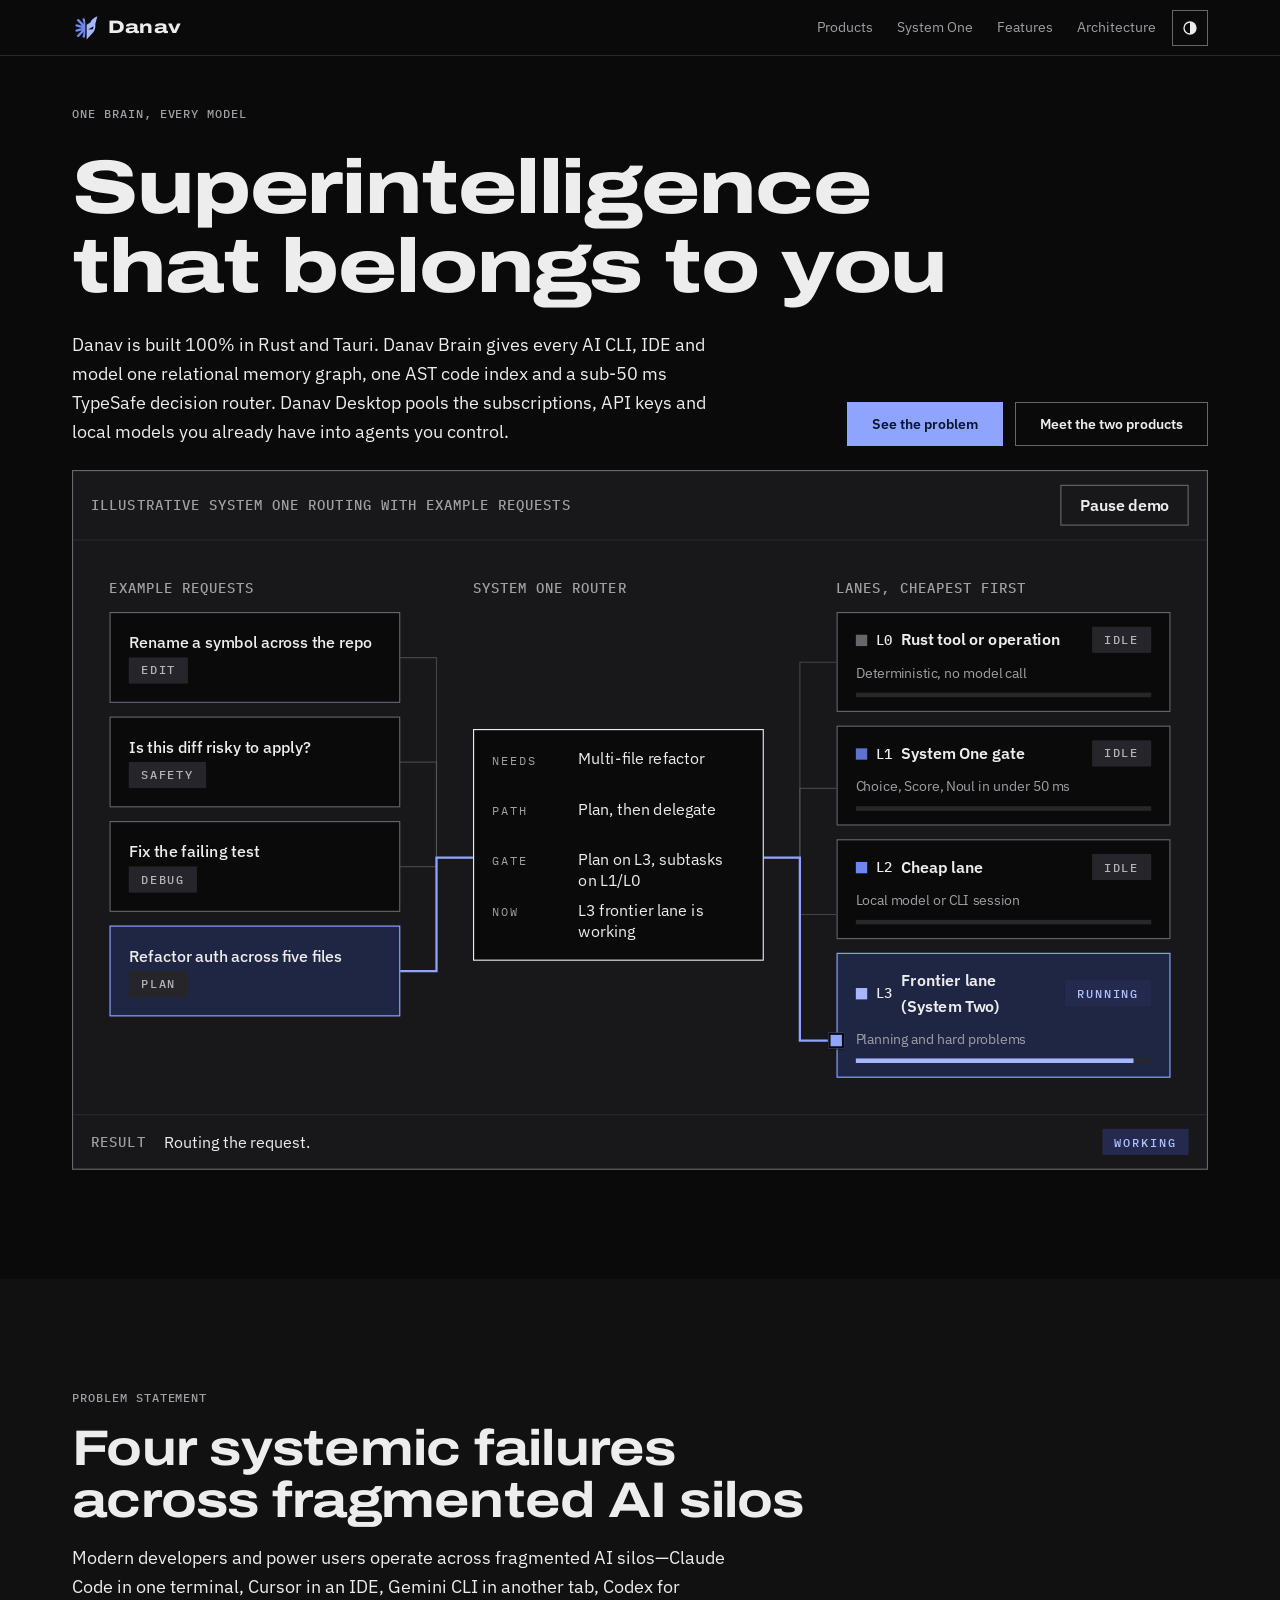
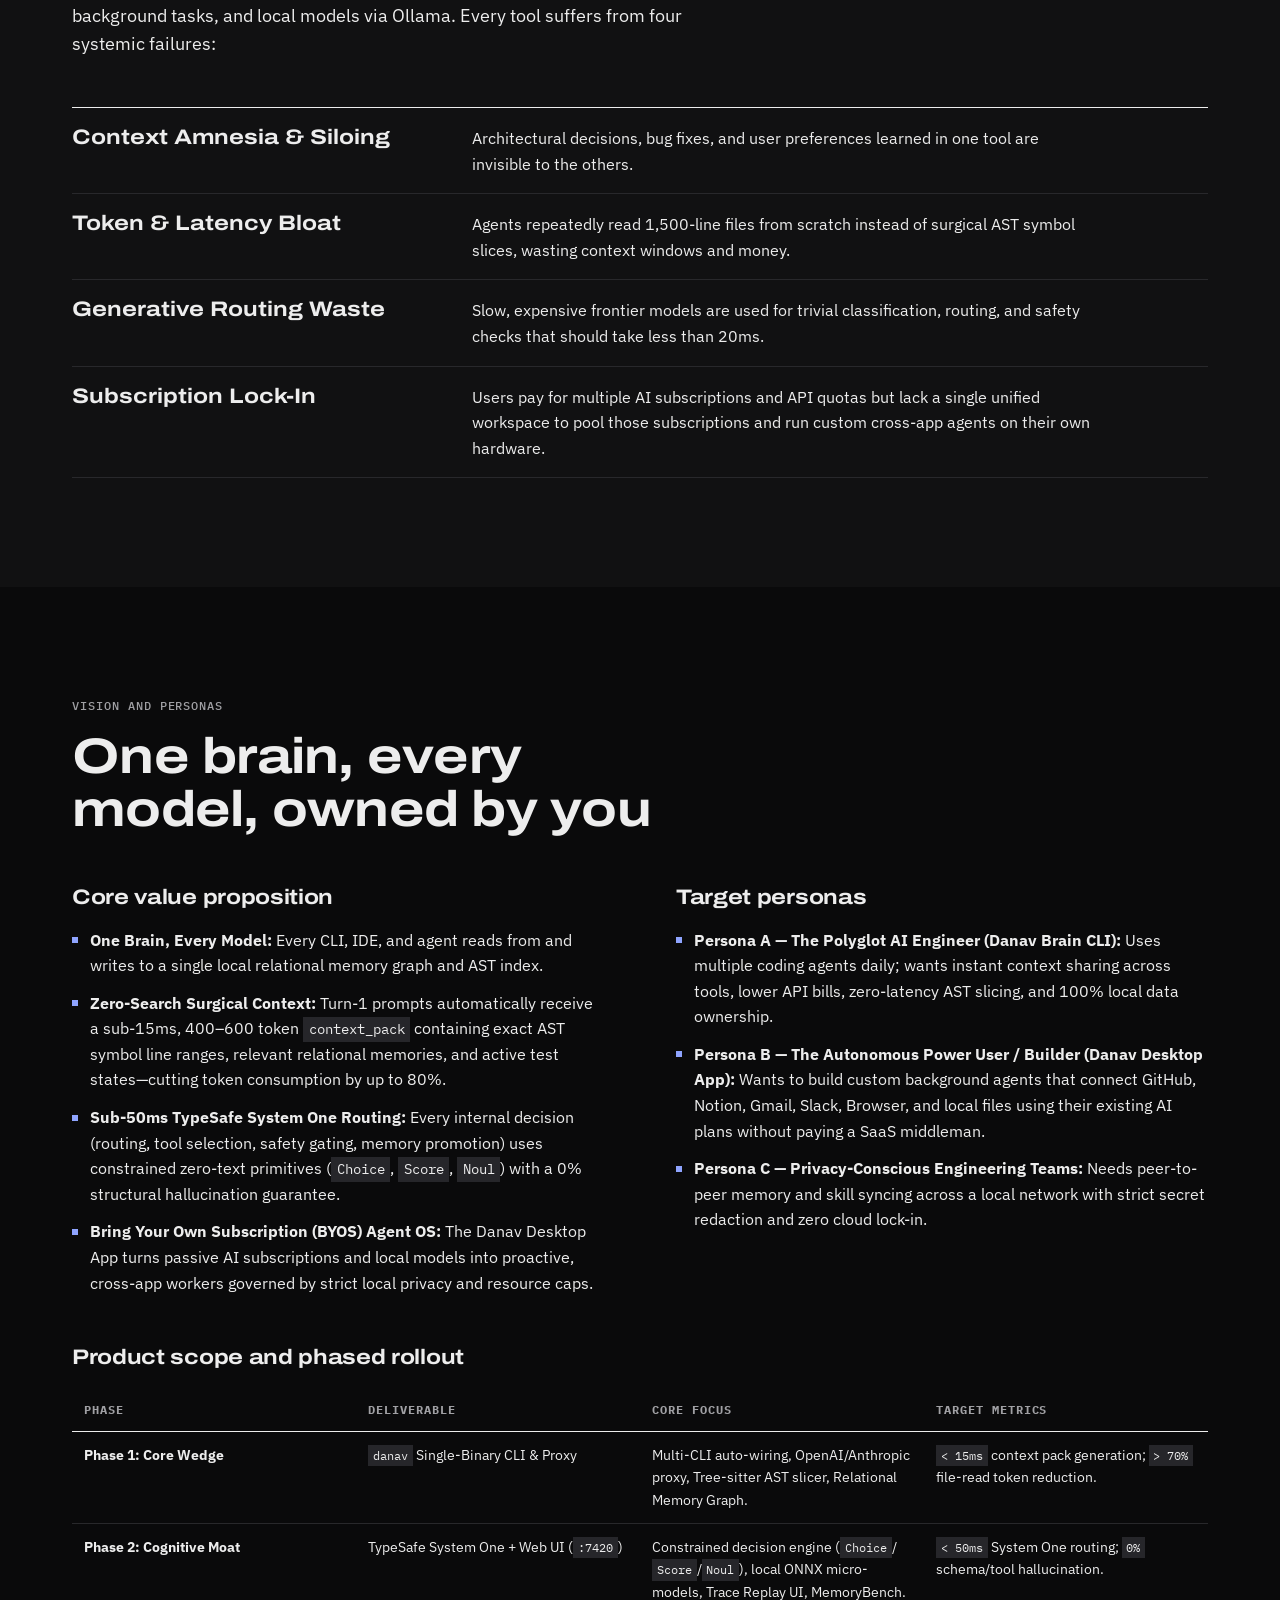
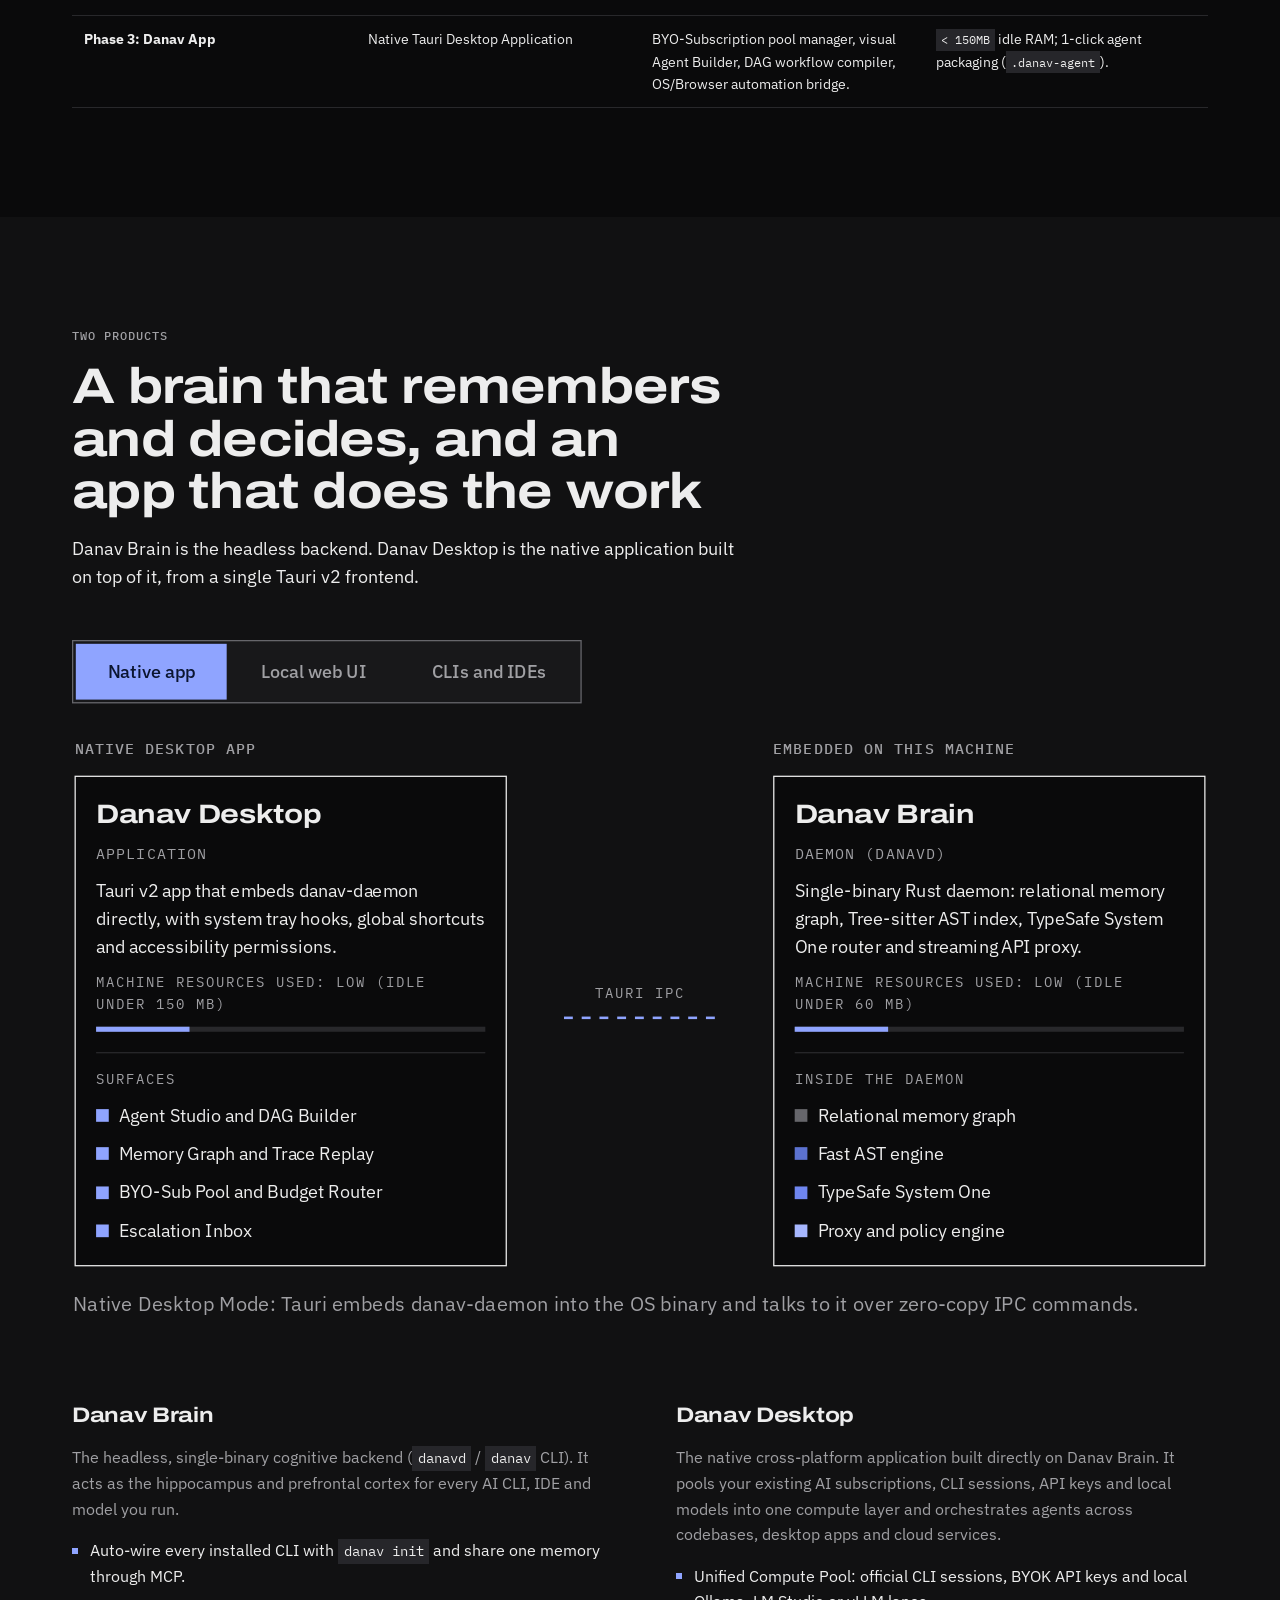
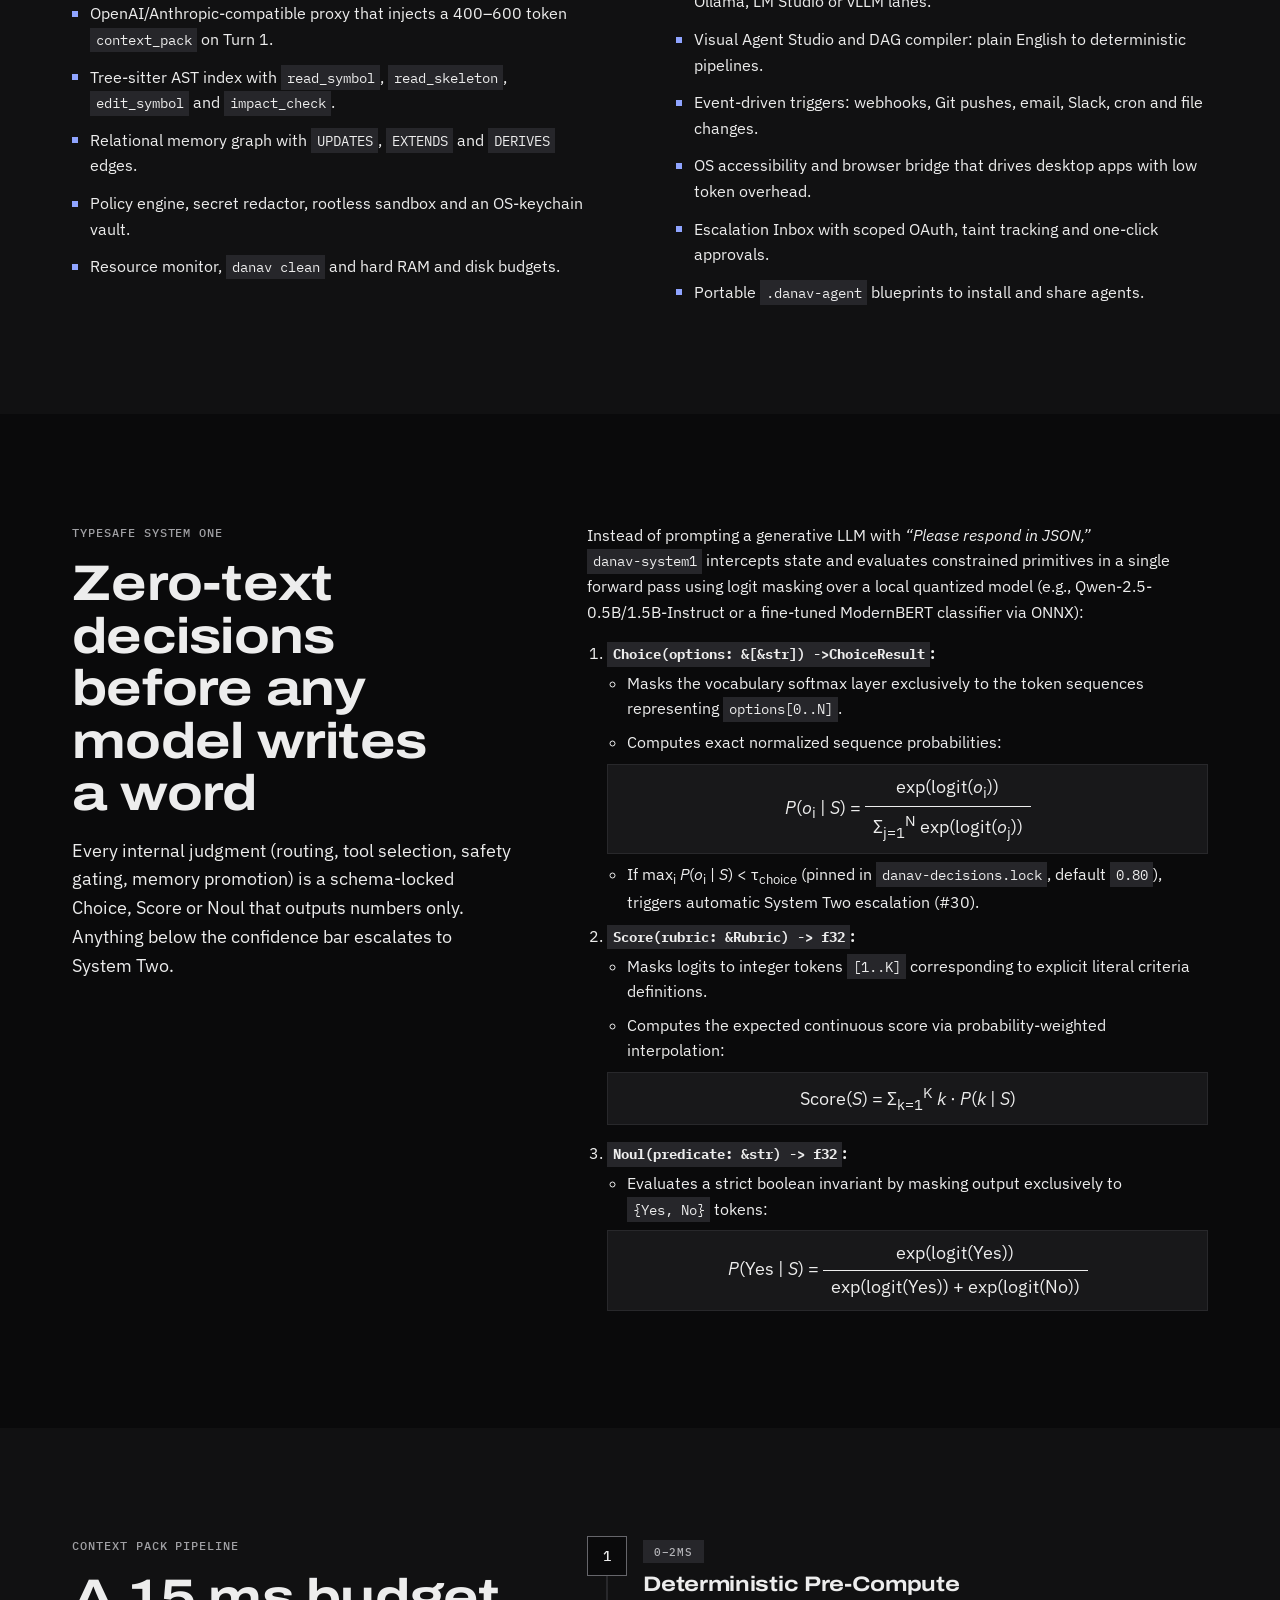
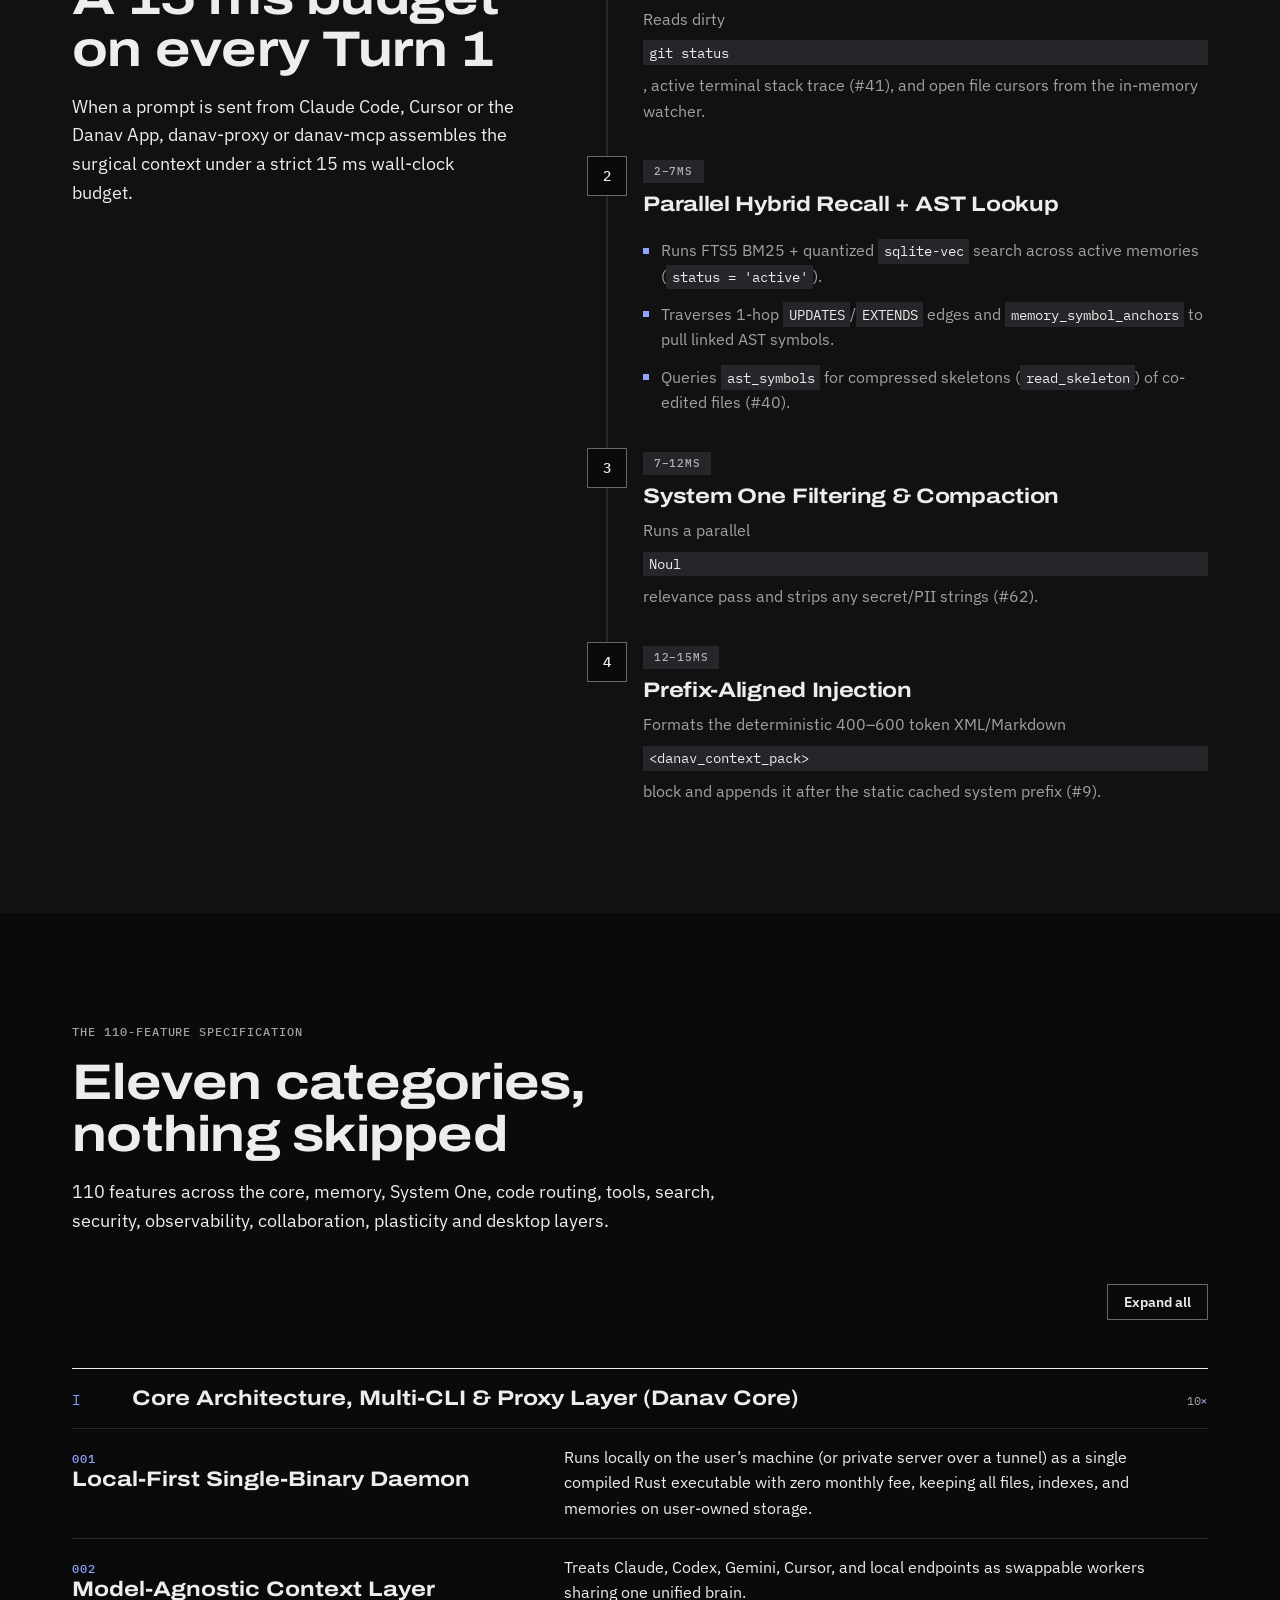
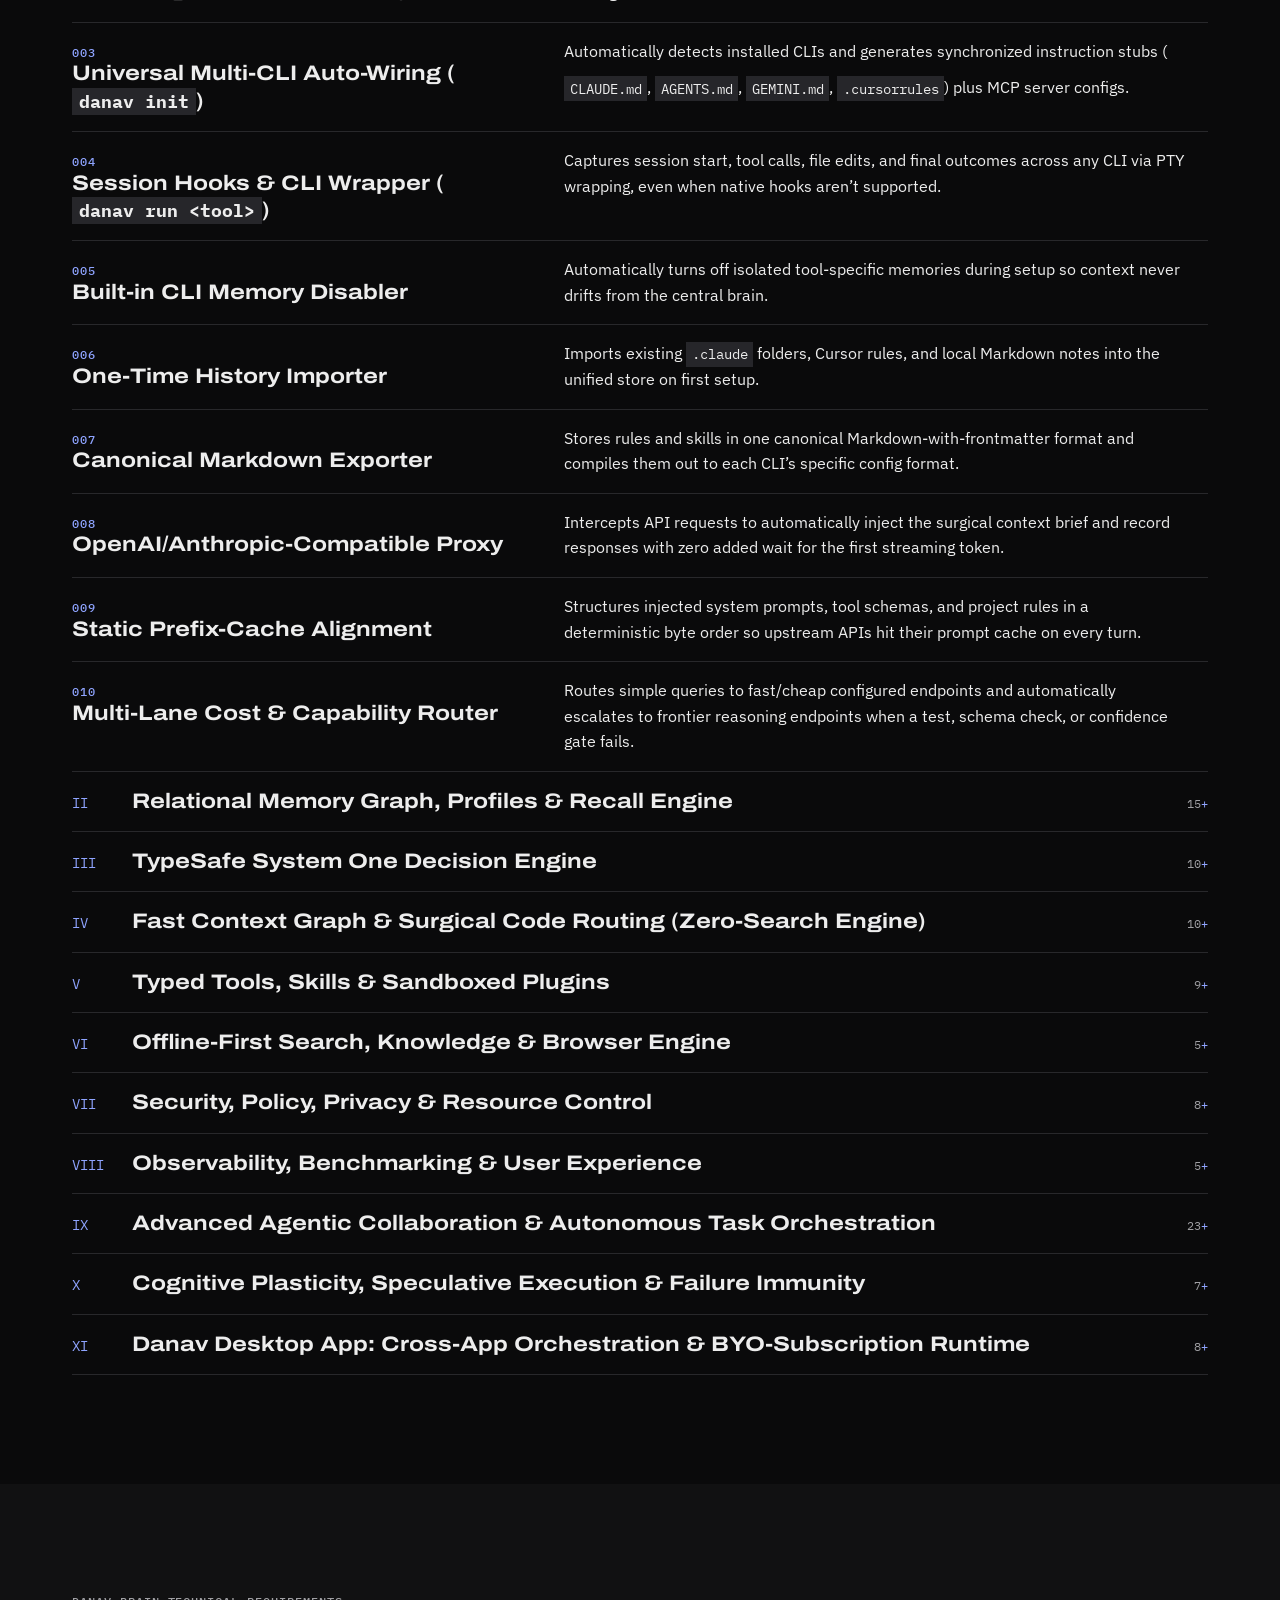
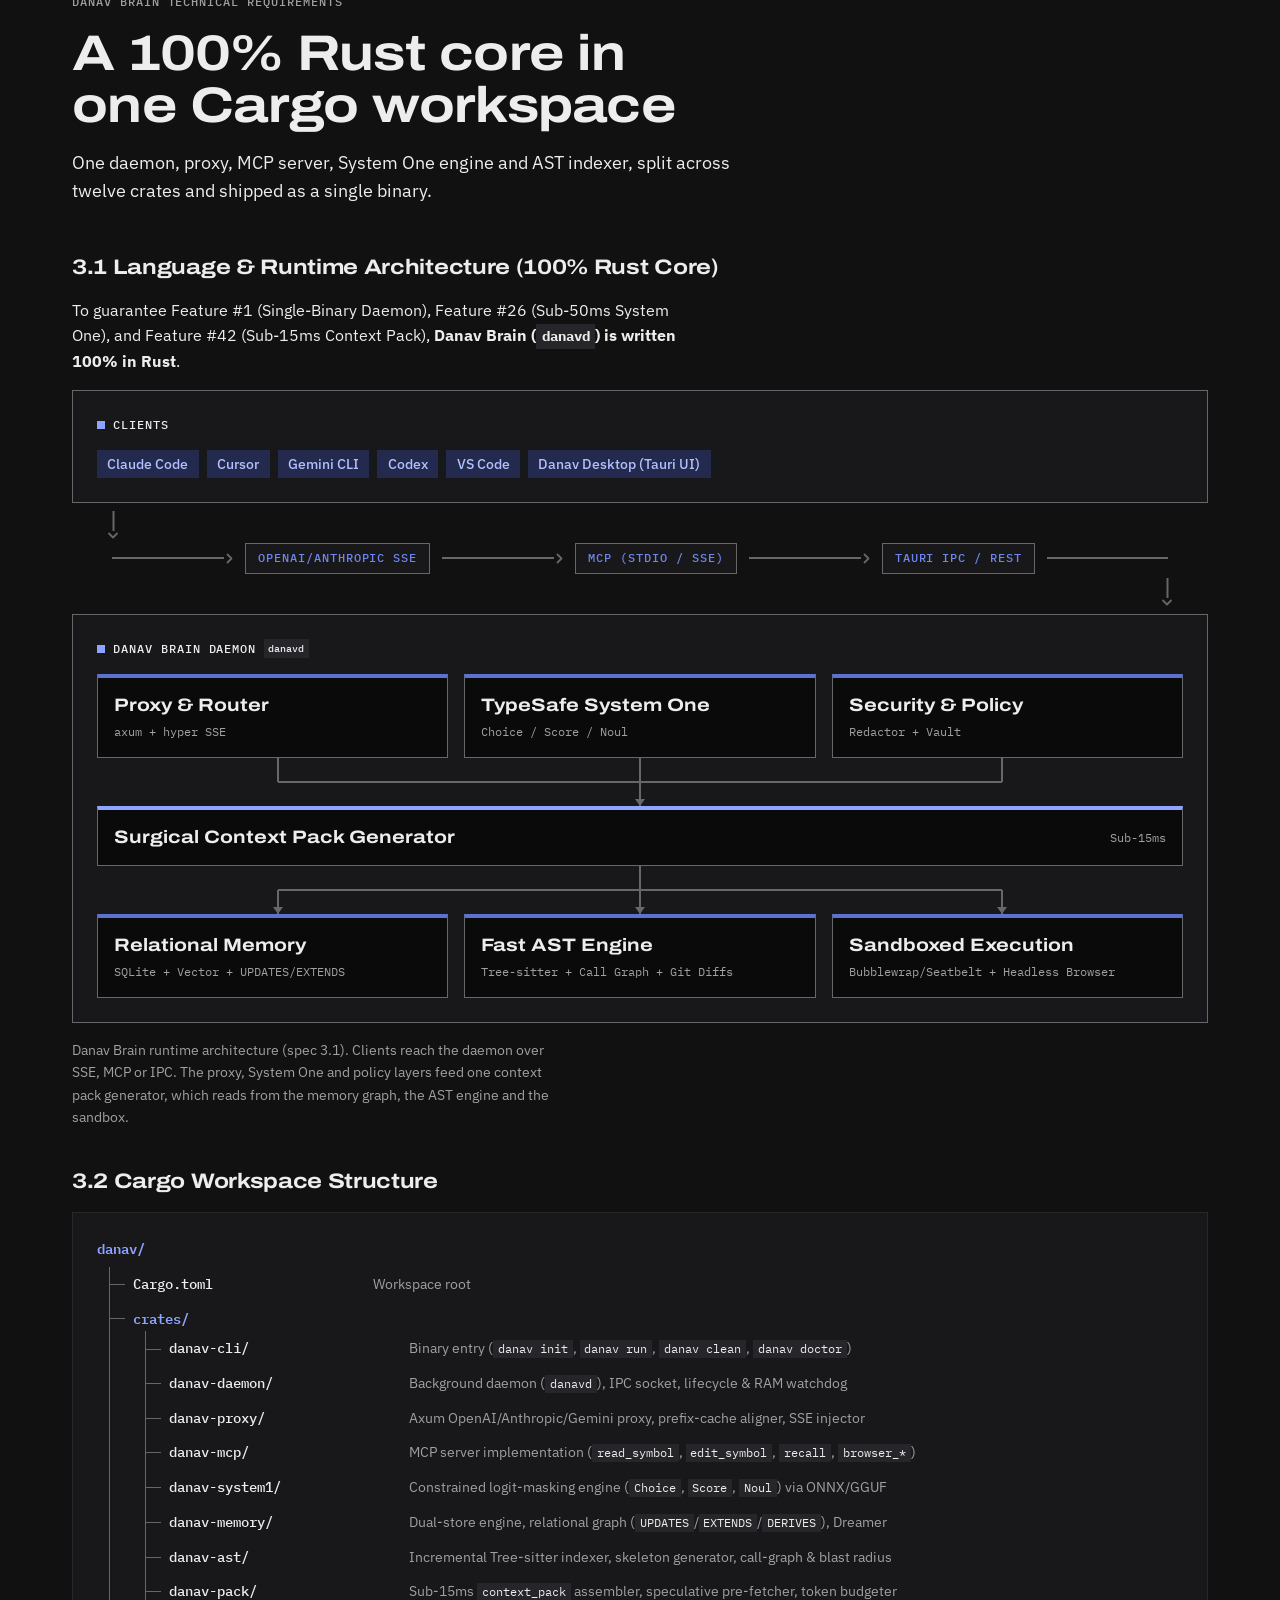
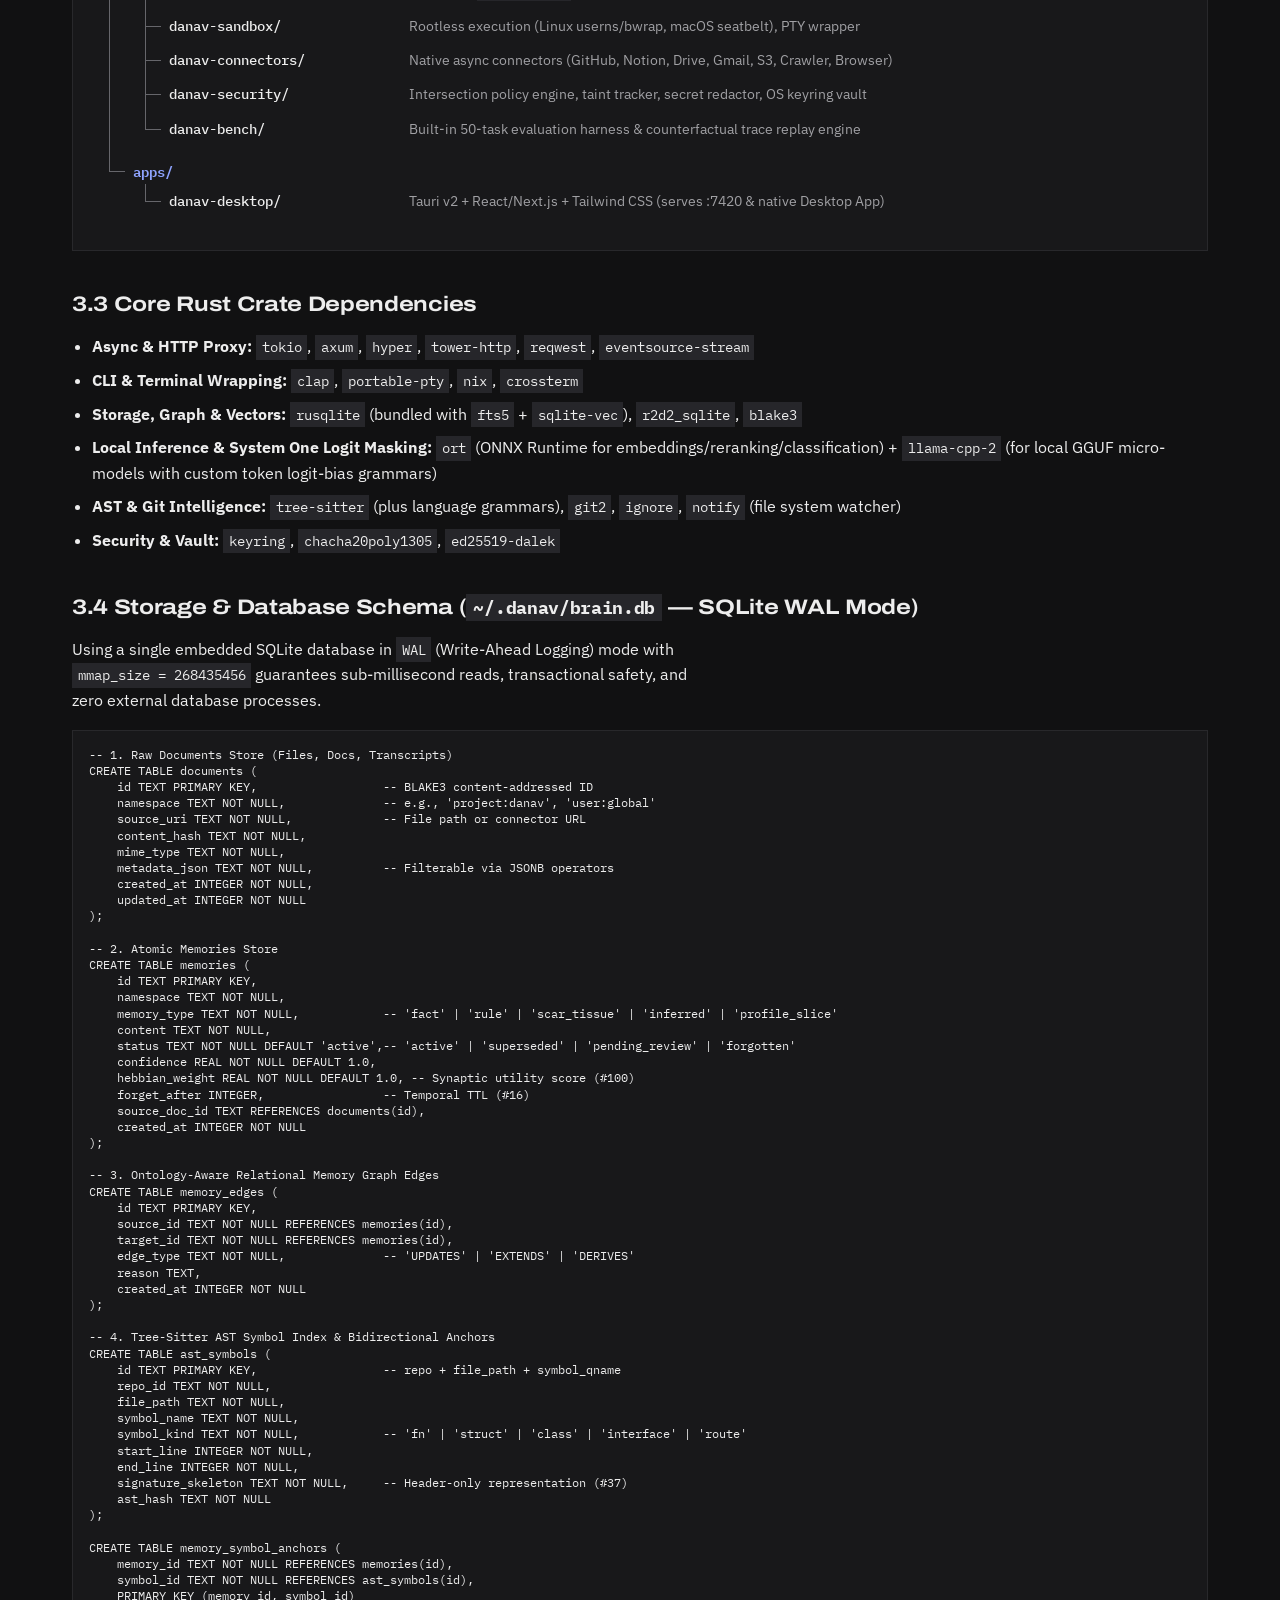
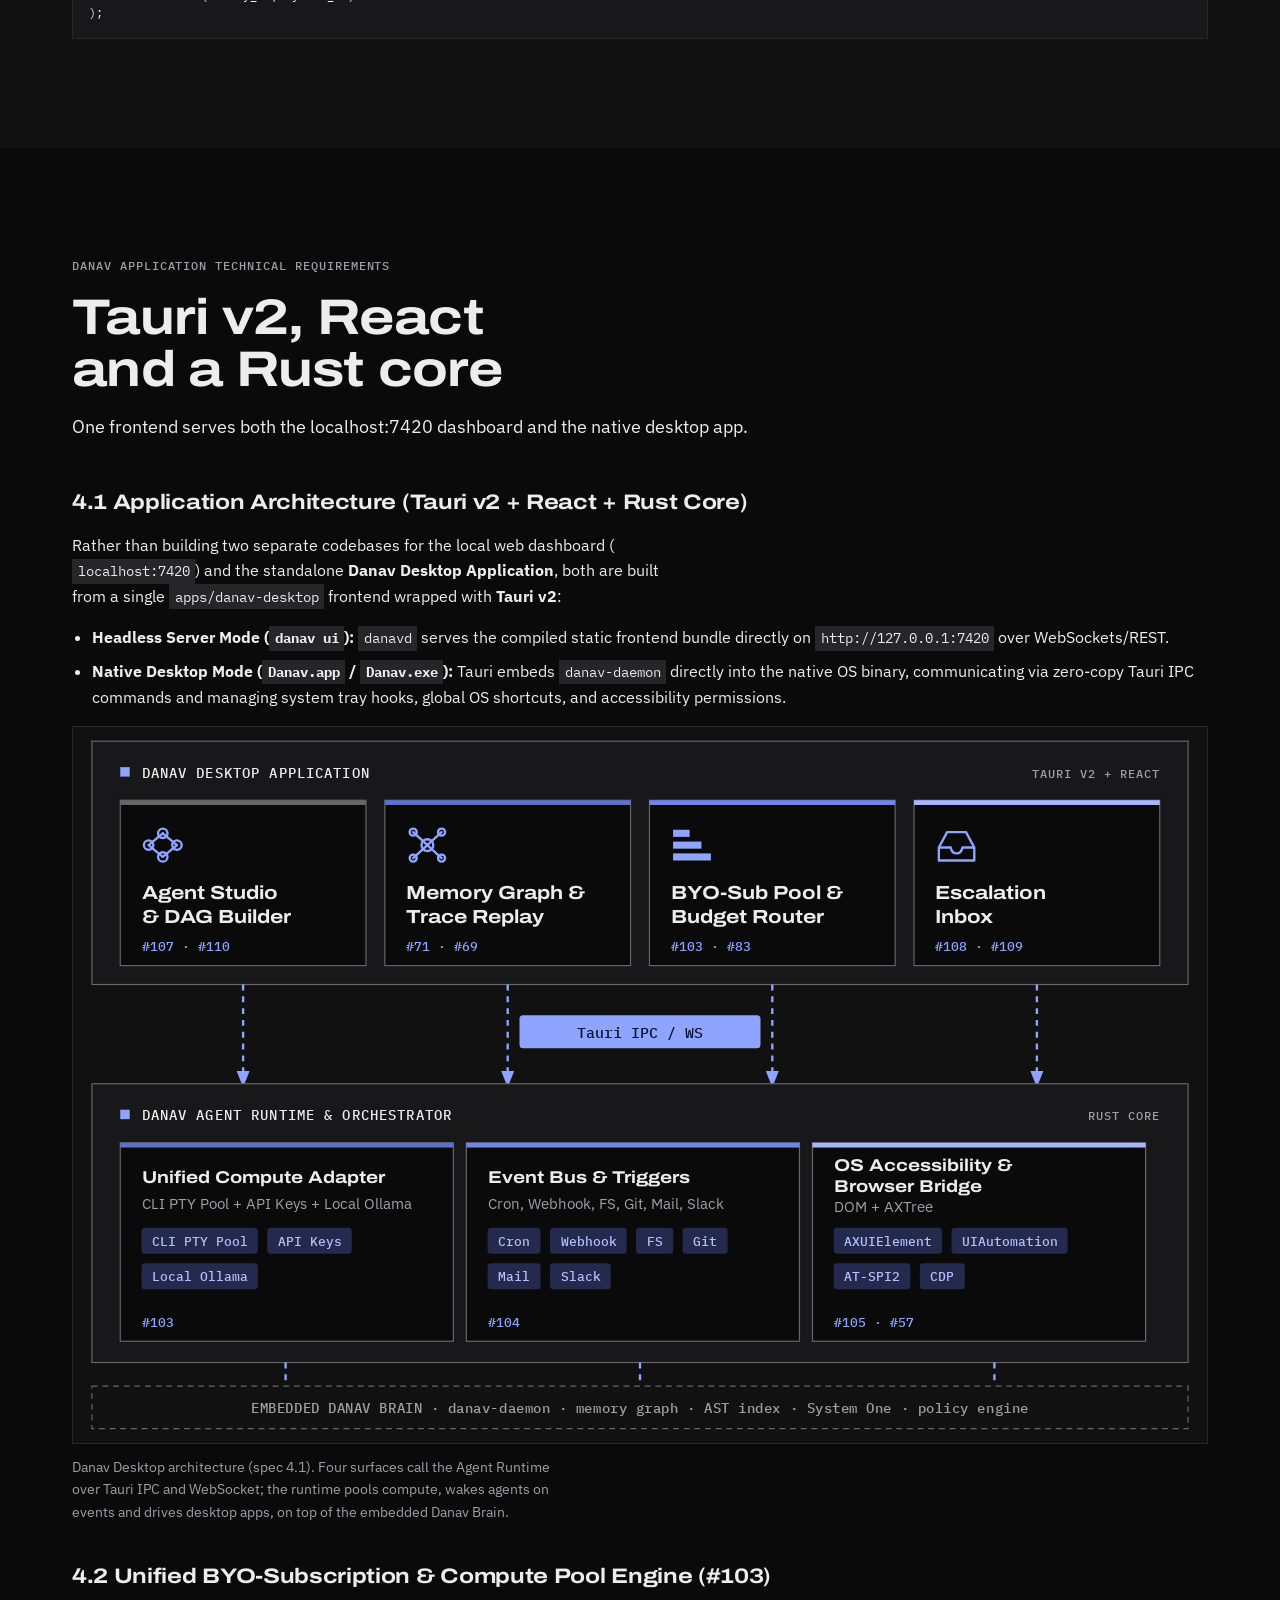
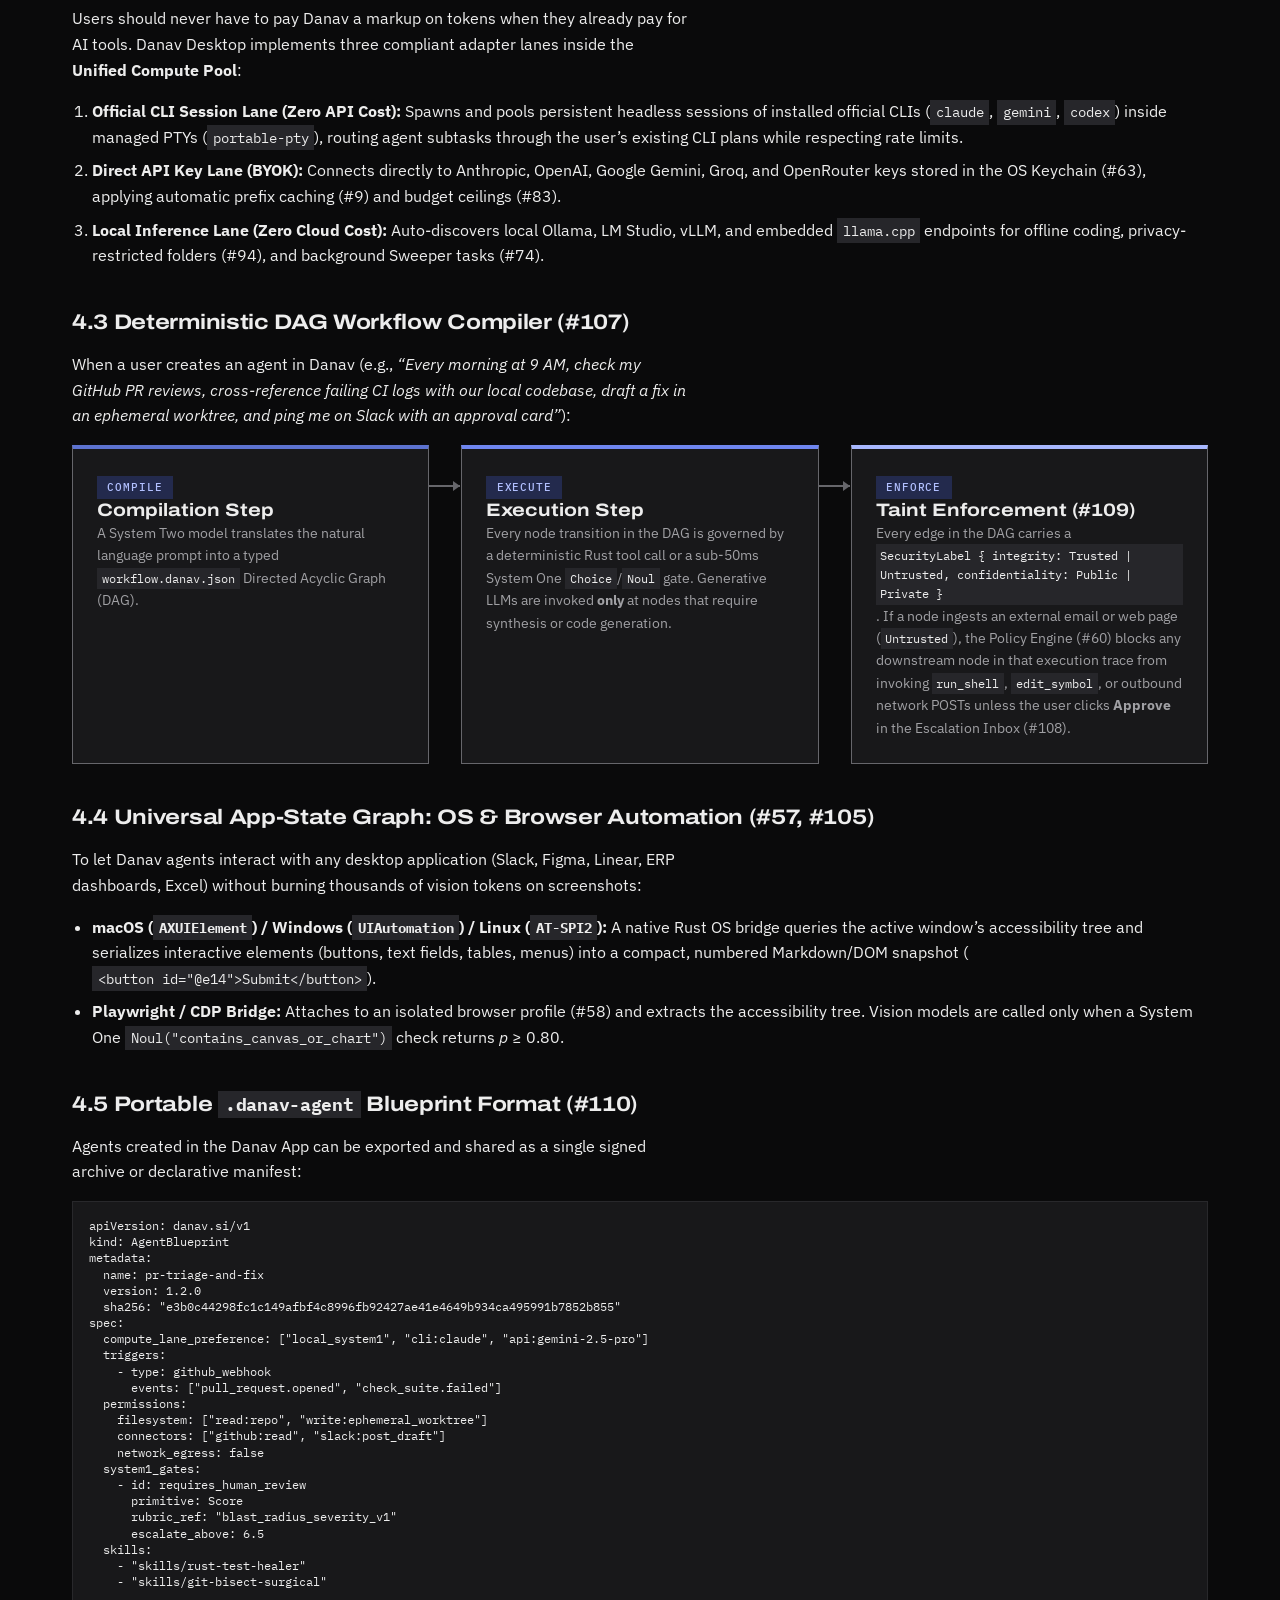
==== commit cac23245: "feat: initial release of Danav" ====
--- a/page/index.html
+++ b/page/index.html
@@ -1687,13 +1687,13 @@
                     <path d="M0 1L10 5L0 9z" class="dg-arrf" />
                   </marker>
                 </defs>
-                <rect class="dg-panel" x="16" y="12" width="928" height="206" rx="6" />
+                <rect class="dg-panel" x="16" y="12" width="928" height="206" rx="0" />
                 <rect class="dg-sq" x="40" y="34" width="8" height="8" /><text class="dg-label" x="58" y="43">DANAV
                   DESKTOP APPLICATION</text><text class="dg-labelr" x="920" y="43" text-anchor="end">TAURI V2 +
                   REACT</text>
                 <g>
-                  <rect class="dg-card" x="40" y="62" width="208" height="140" rx="4" />
-                  <rect class="dg-bar t0" x="40" y="62" width="208" height="4" rx="2" />
+                  <rect class="dg-card" x="40" y="62" width="208" height="140" rx="0" />
+                  <rect class="dg-bar t0" x="40" y="62" width="208" height="4" rx="0" />
                   <g transform="translate(58,82)">
                     <g class="dg-ico">
                       <path d="M6 18L18 8M6 18L18 28M18 8L30 18M18 28L30 18" />
@@ -1706,8 +1706,8 @@
                     y="166">&amp; DAG Builder</text><text class="dg-tag" x="58" y="190">#107 · #110</text>
                 </g>
                 <g>
-                  <rect class="dg-card" x="264" y="62" width="208" height="140" rx="4" />
-                  <rect class="dg-bar t1" x="264" y="62" width="208" height="4" rx="2" />
+                  <rect class="dg-card" x="264" y="62" width="208" height="140" rx="0" />
+                  <rect class="dg-bar t1" x="264" y="62" width="208" height="4" rx="0" />
                   <g transform="translate(282,82)">
                     <g class="dg-ico">
                       <path d="M18 18L6 7M18 18L30 7M18 18L6 29M18 18L30 29" />
@@ -1721,8 +1721,8 @@
                     y="166">Trace Replay</text><text class="dg-tag" x="282" y="190">#71 · #69</text>
                 </g>
                 <g>
-                  <rect class="dg-card" x="488" y="62" width="208" height="140" rx="4" />
-                  <rect class="dg-bar t2" x="488" y="62" width="208" height="4" rx="2" />
+                  <rect class="dg-card" x="488" y="62" width="208" height="140" rx="0" />
+                  <rect class="dg-bar t2" x="488" y="62" width="208" height="4" rx="0" />
                   <g transform="translate(506,82)">
                     <g class="dg-icof">
                       <rect x="2" y="5" width="14" height="6" />
@@ -1733,8 +1733,8 @@
                     y="166">Budget Router</text><text class="dg-tag" x="506" y="190">#103 · #83</text>
                 </g>
                 <g>
-                  <rect class="dg-card" x="712" y="62" width="208" height="140" rx="4" />
-                  <rect class="dg-bar t3" x="712" y="62" width="208" height="4" rx="2" />
+                  <rect class="dg-card" x="712" y="62" width="208" height="140" rx="0" />
+                  <rect class="dg-bar t3" x="712" y="62" width="208" height="4" rx="0" />
                   <g transform="translate(730,82)">
                     <g class="dg-ico">
                       <path d="M3 20L10 7H26L33 20V31H3ZM3 20H13Q14 25 18 25T23 20H33" />
@@ -1746,60 +1746,60 @@
                 <line class="dg-flow" x1="368" y1="218" x2="368" y2="298" marker-end="url(#dg-arr)" />
                 <line class="dg-flow" x1="592" y1="218" x2="592" y2="298" marker-end="url(#dg-arr)" />
                 <line class="dg-flow" x1="816" y1="218" x2="816" y2="298" marker-end="url(#dg-arr)" />
-                <rect class="dg-pill" x="378" y="244" width="204" height="28" rx="3" /><text class="dg-pilltxt" x="480"
+                <rect class="dg-pill" x="378" y="244" width="204" height="28" rx="0" /><text class="dg-pilltxt" x="480"
                   y="263" text-anchor="middle">Tauri IPC / WS</text>
-                <rect class="dg-panel" x="16" y="302" width="928" height="236" rx="6" />
+                <rect class="dg-panel" x="16" y="302" width="928" height="236" rx="0" />
                 <rect class="dg-sq" x="40" y="324" width="8" height="8" /><text class="dg-label" x="58" y="333">DANAV
                   AGENT RUNTIME &amp; ORCHESTRATOR</text><text class="dg-labelr" x="920" y="333" text-anchor="end">RUST
                   CORE</text>
                 <g>
-                  <rect class="dg-card" x="40" y="352" width="282" height="168" rx="4" />
-                  <rect class="dg-bar t1" x="40" y="352" width="282" height="4" rx="2" /><text class="dg-title sm"
+                  <rect class="dg-card" x="40" y="352" width="282" height="168" rx="0" />
+                  <rect class="dg-bar t1" x="40" y="352" width="282" height="4" rx="0" /><text class="dg-title sm"
                     x="58" y="386">Unified Compute Adapter</text><text class="dg-sub" x="58" y="408">CLI PTY Pool + API
                     Keys + Local Ollama</text>
-                  <rect class="dg-chip" x="58.0" y="424" width="98.4" height="22" rx="3" /><text class="dg-chiptxt"
+                  <rect class="dg-chip" x="58.0" y="424" width="98.4" height="22" rx="0" /><text class="dg-chiptxt"
                     x="67.0" y="439">CLI PTY Pool</text>
-                  <rect class="dg-chip" x="164.4" y="424" width="71.6" height="22" rx="3" /><text class="dg-chiptxt"
+                  <rect class="dg-chip" x="164.4" y="424" width="71.6" height="22" rx="0" /><text class="dg-chiptxt"
                     x="173.4" y="439">API Keys</text>
-                  <rect class="dg-chip" x="58.0" y="454" width="98.4" height="22" rx="3" /><text class="dg-chiptxt"
+                  <rect class="dg-chip" x="58.0" y="454" width="98.4" height="22" rx="0" /><text class="dg-chiptxt"
                     x="67.0" y="469">Local Ollama</text><text class="dg-tag" x="58" y="508">#103</text>
                 </g>
                 <g>
-                  <rect class="dg-card" x="333" y="352" width="282" height="168" rx="4" />
-                  <rect class="dg-bar t2" x="333" y="352" width="282" height="4" rx="2" /><text class="dg-title sm"
+                  <rect class="dg-card" x="333" y="352" width="282" height="168" rx="0" />
+                  <rect class="dg-bar t2" x="333" y="352" width="282" height="4" rx="0" /><text class="dg-title sm"
                     x="351" y="386">Event Bus &amp; Triggers</text><text class="dg-sub" x="351" y="408">Cron, Webhook,
                     FS, Git, Mail, Slack</text>
-                  <rect class="dg-chip" x="351.0" y="424" width="44.8" height="22" rx="3" /><text class="dg-chiptxt"
+                  <rect class="dg-chip" x="351.0" y="424" width="44.8" height="22" rx="0" /><text class="dg-chiptxt"
                     x="360.0" y="439">Cron</text>
-                  <rect class="dg-chip" x="403.8" y="424" width="64.9" height="22" rx="3" /><text class="dg-chiptxt"
+                  <rect class="dg-chip" x="403.8" y="424" width="64.9" height="22" rx="0" /><text class="dg-chiptxt"
                     x="412.8" y="439">Webhook</text>
-                  <rect class="dg-chip" x="476.7" y="424" width="31.4" height="22" rx="3" /><text class="dg-chiptxt"
+                  <rect class="dg-chip" x="476.7" y="424" width="31.4" height="22" rx="0" /><text class="dg-chiptxt"
                     x="485.7" y="439">FS</text>
-                  <rect class="dg-chip" x="516.1" y="424" width="38.1" height="22" rx="3" /><text class="dg-chiptxt"
+                  <rect class="dg-chip" x="516.1" y="424" width="38.1" height="22" rx="0" /><text class="dg-chiptxt"
                     x="525.1" y="439">Git</text>
-                  <rect class="dg-chip" x="351.0" y="454" width="44.8" height="22" rx="3" /><text class="dg-chiptxt"
+                  <rect class="dg-chip" x="351.0" y="454" width="44.8" height="22" rx="0" /><text class="dg-chiptxt"
                     x="360.0" y="469">Mail</text>
-                  <rect class="dg-chip" x="403.8" y="454" width="51.5" height="22" rx="3" /><text class="dg-chiptxt"
+                  <rect class="dg-chip" x="403.8" y="454" width="51.5" height="22" rx="0" /><text class="dg-chiptxt"
                     x="412.8" y="469">Slack</text><text class="dg-tag" x="351" y="508">#104</text>
                 </g>
                 <g>
-                  <rect class="dg-card" x="626" y="352" width="282" height="168" rx="4" />
-                  <rect class="dg-bar t3" x="626" y="352" width="282" height="4" rx="2" /><text class="dg-title sm"
+                  <rect class="dg-card" x="626" y="352" width="282" height="168" rx="0" />
+                  <rect class="dg-bar t3" x="626" y="352" width="282" height="4" rx="0" /><text class="dg-title sm"
                     x="644" y="376">OS Accessibility &amp;</text><text class="dg-title sm" x="644" y="394">Browser
                     Bridge</text><text class="dg-sub" x="644" y="411">DOM + AXTree</text>
-                  <rect class="dg-chip" x="644.0" y="424" width="91.7" height="22" rx="3" /><text class="dg-chiptxt"
+                  <rect class="dg-chip" x="644.0" y="424" width="91.7" height="22" rx="0" /><text class="dg-chiptxt"
                     x="653.0" y="439">AXUIElement</text>
-                  <rect class="dg-chip" x="743.7" y="424" width="98.4" height="22" rx="3" /><text class="dg-chiptxt"
+                  <rect class="dg-chip" x="743.7" y="424" width="98.4" height="22" rx="0" /><text class="dg-chiptxt"
                     x="752.7" y="439">UIAutomation</text>
-                  <rect class="dg-chip" x="644.0" y="454" width="64.9" height="22" rx="3" /><text class="dg-chiptxt"
+                  <rect class="dg-chip" x="644.0" y="454" width="64.9" height="22" rx="0" /><text class="dg-chiptxt"
                     x="653.0" y="469">AT-SPI2</text>
-                  <rect class="dg-chip" x="716.9" y="454" width="38.1" height="22" rx="3" /><text class="dg-chiptxt"
+                  <rect class="dg-chip" x="716.9" y="454" width="38.1" height="22" rx="0" /><text class="dg-chiptxt"
                     x="725.9" y="469">CDP</text><text class="dg-tag" x="644" y="508">#105 · #57</text>
                 </g>
                 <line class="dg-flow" x1="180" y1="538" x2="180" y2="558" />
                 <line class="dg-flow" x1="480" y1="538" x2="480" y2="558" />
                 <line class="dg-flow" x1="780" y1="538" x2="780" y2="558" />
-                <rect class="dg-base" x="16" y="558" width="928" height="36" rx="4" /><text class="dg-basetxt" x="480"
+                <rect class="dg-base" x="16" y="558" width="928" height="36" rx="0" /><text class="dg-basetxt" x="480"
                   y="581" text-anchor="middle">EMBEDDED DANAV BRAIN · danav-daemon · memory graph · AST index · System
                   One · policy engine</text>
               </svg></div>
@@ -2093,9 +2093,9 @@
             <rect width="15.25" height="32" />
           </clipPath>
         </defs>
-        <g transform="translate(10, 5)">
+        <g transform="translate(-10, 5)">
           <!-- Mark scaled up 4.8x -->
-          <g transform="scale(4.8)">
+          <g transform="scale(5)">
             <path clip-path="url(#danav-giant-spark-clip)"
               d="M15.61 14.55L13.36 6.15M14.94 14.94L7.02 7.02M14.55 15.61L5.18 13.10M14.55 16.39L5.18 18.90M14.94 17.06L7.02 24.98M15.61 17.45L13.36 25.85"
               fill="none" stroke="url(#danav-footer-metal)" stroke-width="2.6" stroke-linecap="round" />
@@ -2104,7 +2104,7 @@
               fill="url(#danav-footer-metal)" />
           </g>
           <!-- Text Danav -->
-          <text x="190" y="132" font-family="'Archivo', 'Arial Narrow', 'Helvetica Neue', Arial, sans-serif"
+          <text x="170" y="130" font-family="'Archivo', 'Arial Narrow', 'Helvetica Neue', Arial, sans-serif"
             font-weight="900" font-size="160" letter-spacing="-3px" fill="url(#danav-footer-metal)">Danav</text>
         </g>
       </svg>
--- a/page/style.css
+++ b/page/style.css
@@ -1,4 +1,23 @@
-:root{box-sizing:border-box;padding-top:env(safe-area-inset-top,0px);padding-bottom:env(safe-area-inset-bottom,0px)}body::before{content:"";position:fixed;inset:0 0 auto;height:env(safe-area-inset-top,0px);background:var(--color-bg);z-index:30}[hidden]{display:none!important}/*
+:root {
+  box-sizing: border-box;
+  padding-top: env(safe-area-inset-top, 0px);
+  padding-bottom: env(safe-area-inset-bottom, 0px)
+}
+
+body::before {
+  content: "";
+  position: fixed;
+  inset: 0 0 auto;
+  height: env(safe-area-inset-top, 0px);
+  background: var(--color-bg);
+  z-index: 30
+}
+
+[hidden] {
+  display: none !important
+}
+
+/*
   tokens.css
   Non-color design tokens: type, spacing, layout, shape, motion, control sizes.
   Colors live in theme.css. Change a value here and every component follows.
@@ -61,8 +80,8 @@
 
   /* Shape */
   --radius-none: 0;
-  --radius-control: 3px;
-  --radius-panel: 6px;
+  --radius-control: 0;
+  --radius-panel: 0;
   --border-width: 1px;
 
   /* Focus treatment (thin and quiet, always present for keyboard users) */
@@ -86,7 +105,7 @@
   --budget-l3: 0.94;
 
   /* Pill badges and reveal motion */
-  --radius-pill: var(--radius-control);
+  --radius-pill: 0;
   --duration-reveal: 700ms;
   --stagger: 70ms;
   --reveal-distance: 14px;
@@ -103,6 +122,7 @@
     --duration-slow: 0ms;
   }
 }
+
 /*
   theme.css
   Every color token. The page is dark-first: neutral black shades with no hue
@@ -195,6 +215,7 @@
   --elevation-raised: 0 1px 2px rgba(17, 17, 18, 0.28);
   color-scheme: light;
 }
+
 /*
   typography.css
   Type roles: display (Archivo, variable width), body (IBM Plex Sans),
@@ -262,6 +283,7 @@
 .text-muted {
   color: var(--color-text-muted);
 }
+
 /*
   global.css
   Reset, page background, shared layout patterns and the single shared
@@ -272,6 +294,7 @@
 *::before,
 *::after {
   box-sizing: border-box;
+  border-radius: 0 !important;
 }
 
 html {
@@ -297,10 +320,13 @@
 }
 
 /* All scrollbars invisible across the entire page */
-*, *::before, *::after {
+*,
+*::before,
+*::after {
   scrollbar-width: none !important;
   -ms-overflow-style: none !important;
 }
+
 *::-webkit-scrollbar {
   display: none !important;
   width: 0 !important;
@@ -381,6 +407,7 @@
     align-self: start;
   }
 }
+
 /*
   utilities.css
   Small single-purpose helpers. Visual design belongs in tokens, theme and
@@ -414,6 +441,7 @@
 .skip-link:focus-visible {
   transform: translateY(0);
 }
+
 /*
   buttons.css
   One button component. Variants: primary, secondary, inverse (on the band),
@@ -496,6 +524,7 @@
   width: 1.125rem;
   height: 1.125rem;
 }
+
 /*
   navigation.css
   Sticky site bar and the wordmark.
@@ -514,7 +543,7 @@
   align-items: center;
   gap: var(--space-4);
   min-height: var(--nav-height);
-  padding-block: 0.25rem;
+  padding-block: var(--space-2);
 }
 
 .site-nav__links {
@@ -527,7 +556,7 @@
 }
 
 .site-nav__links a {
-  padding-block: 0.25rem;
+  padding-block: var(--space-2);
   border-bottom: var(--border-width) solid transparent;
   color: var(--color-text-muted);
   text-decoration: none;
@@ -599,9 +628,9 @@
   display: inline-flex;
   align-items: center;
   justify-content: center;
-  width: 2rem;
-  height: 2rem;
-  min-height: 2rem;
+  width: var(--control-height-compact);
+  height: var(--control-height-compact);
+  min-height: var(--control-height-compact);
   padding: 0;
   border-radius: var(--radius-control);
   border: var(--border-width) solid var(--color-line-strong);
@@ -617,18 +646,6 @@
 .site-nav__btn:hover {
   border-color: var(--color-text);
   background: var(--color-surface);
-}
-
-.site-nav .button--compact {
-  min-height: 1.85rem;
-  height: 1.85rem;
-  padding-inline: var(--space-3);
-  font-size: var(--text-xs);
-}
-
-.site-nav .wordmark__mark {
-  width: 1.5rem;
-  height: 1.5rem;
 }
 
 .site-nav__toggle {
@@ -665,12 +682,12 @@
 
 @media (max-width: 47.99rem) {
   html {
-    scroll-padding-top: calc(var(--nav-height) + var(--space-2) + env(safe-area-inset-top, 0px));
+    scroll-padding-top: calc(3.5rem + var(--space-3) + env(safe-area-inset-top, 0px));
   }
 
   .site-nav__inner {
-    min-height: var(--nav-height);
-    padding-block: 0.25rem;
+    min-height: 3.25rem;
+    padding-block: var(--space-2);
     justify-content: space-between;
   }
 
@@ -758,11 +775,13 @@
     opacity: 0;
     transform: translateY(-6px) scale(0.96);
   }
+
   to {
     opacity: 1;
     transform: translateY(0) scale(1);
   }
 }
+
 /*
   tabs.css
   Segmented tab control. Selected and unselected tabs share the same border
@@ -807,6 +826,7 @@
   background: var(--color-accent);
   color: var(--color-on-accent);
 }
+
 /*
   hero.css
   Opening region. Sized to its content, never to the viewport.
@@ -848,6 +868,7 @@
     justify-content: flex-end;
   }
 }
+
 /*
   scale-frame.css
   A fixed-ratio container. The canvas is laid out once at its design width and
@@ -878,6 +899,7 @@
 .scale-frame[data-ready] .scale-canvas {
   transform: scale(var(--scale));
 }
+
 /*
   stage.css
   The System One routing demo: requests on the left, the router in the middle, lanes on
@@ -1242,6 +1264,7 @@
     width: 100%;
   }
 }
+
 /*
   steps.css
   Step lists (context_pack pipeline and roadmap). The rail fills as each step scrolls past the
@@ -1337,6 +1360,7 @@
   max-width: var(--measure);
   color: var(--color-text-muted);
 }
+
 /*
   topology.css
   Where the server runs. A scale canvas (see scale-frame.css) holding the tabs
@@ -1561,6 +1585,7 @@
     animation: none;
   }
 }
+
 /*
   lists.css
   Marker list (square markers) for capabilities, and the definition list used for the problem statement and the 110 features.
@@ -1629,6 +1654,7 @@
     align-items: baseline;
   }
 }
+
 /*
   band.css
   Full-width closing statement on the inverse surface.
@@ -1663,6 +1689,7 @@
 .band :focus-visible {
   outline-color: var(--color-band-text);
 }
+
 /*
   footer.css
 */
@@ -1709,89 +1736,494 @@
   display: block;
 }
 
-[data-theme="light"] #danav-footer-metal stop:nth-child(1) { stop-color: #111112; stop-opacity: 0.95; }
-[data-theme="light"] #danav-footer-metal stop:nth-child(2) { stop-color: #3f3f46; stop-opacity: 0.8; }
-[data-theme="light"] #danav-footer-metal stop:nth-child(3) { stop-color: #71717a; stop-opacity: 0.3; }
-[data-theme="light"] #danav-footer-metal stop:nth-child(4) { stop-color: #f4f4f5; stop-opacity: 0.0; }
+[data-theme="light"] #danav-footer-metal stop:nth-child(1) {
+  stop-color: #111112;
+  stop-opacity: 0.95;
+}
+
+[data-theme="light"] #danav-footer-metal stop:nth-child(2) {
+  stop-color: #3f3f46;
+  stop-opacity: 0.8;
+}
+
+[data-theme="light"] #danav-footer-metal stop:nth-child(3) {
+  stop-color: #71717a;
+  stop-opacity: 0.3;
+}
+
+[data-theme="light"] #danav-footer-metal stop:nth-child(4) {
+  stop-color: #f4f4f5;
+  stop-opacity: 0.0;
+}
 
 @media (prefers-color-scheme: light) {
-  :root:not([data-theme="dark"]) #danav-footer-metal stop:nth-child(1) { stop-color: #111112; stop-opacity: 0.95; }
-  :root:not([data-theme="dark"]) #danav-footer-metal stop:nth-child(2) { stop-color: #3f3f46; stop-opacity: 0.8; }
-  :root:not([data-theme="dark"]) #danav-footer-metal stop:nth-child(3) { stop-color: #71717a; stop-opacity: 0.3; }
-  :root:not([data-theme="dark"]) #danav-footer-metal stop:nth-child(4) { stop-color: #f4f4f5; stop-opacity: 0.0; }
-}
+  :root:not([data-theme="dark"]) #danav-footer-metal stop:nth-child(1) {
+    stop-color: #111112;
+    stop-opacity: 0.95;
+  }
+
+  :root:not([data-theme="dark"]) #danav-footer-metal stop:nth-child(2) {
+    stop-color: #3f3f46;
+    stop-opacity: 0.8;
+  }
+
+  :root:not([data-theme="dark"]) #danav-footer-metal stop:nth-child(3) {
+    stop-color: #71717a;
+    stop-opacity: 0.3;
+  }
+
+  :root:not([data-theme="dark"]) #danav-footer-metal stop:nth-child(4) {
+    stop-color: #f4f4f5;
+    stop-opacity: 0.0;
+  }
+}
+
 /* spec.css: markdown prose, formulas, feature groups. Uses existing tokens only. */
-.prose{display:grid;gap:var(--space-4);min-width:0}
-.prose h3{margin-top:var(--space-5)}
-.prose h3:first-child{margin-top:0}
-.prose h4{font-family:var(--font-display);font-size:var(--text-md)}
-.prose ul,.prose ol{margin:0;padding-left:1.25rem;display:grid;gap:var(--space-2)}
-.prose li>ul,.prose li>ol{margin-top:var(--space-1)}
-.prose li{display:list-item}
-.prose p{max-width:var(--measure)}
-.prose code,.definition-list code,.step__text code,.marker-list code,.lede code,.text-muted code{font-family:var(--font-mono);font-size:.86em;padding:.1em .4em;border:0;border-radius:var(--radius-control);background:var(--color-badge-bg);color:var(--color-text);overflow-wrap:anywhere;display:inline-block;vertical-align:baseline}
-.prose pre{margin:0;padding:var(--space-4);overflow-x:auto;border:var(--border-width) solid var(--color-line);border-radius:var(--radius-panel);background:var(--color-surface);font-size:var(--text-xs);line-height:1.35}
-.prose pre code{padding:0;border:0;background:none;font-size:inherit;overflow-wrap:normal;white-space:pre}
-.prose table,table{width:100%;border-collapse:collapse;display:block;overflow-x:auto;font-size:var(--text-sm);scrollbar-width:none;-ms-overflow-style:none}
-.prose table::-webkit-scrollbar,table::-webkit-scrollbar{display:none;width:0;height:0}
-.prose th,.prose td{padding:var(--space-3);border-bottom:var(--border-width) solid var(--color-line);text-align:left;vertical-align:top;min-width:9rem}
-.prose th{font-family:var(--font-mono);font-size:var(--text-xs);letter-spacing:var(--tracking-label);text-transform:uppercase;color:var(--color-text-muted);border-bottom-color:var(--color-text)}
-.prose hr{border:0;border-top:var(--border-width) solid var(--color-line)}
-.prose > hr:last-child{display:none}
-.prose a{color:var(--color-accent)}
-.math{margin-block:var(--space-2);padding:var(--space-2) var(--space-3);overflow-x:auto;text-align:center;font-family:var(--font-body);font-size:var(--text-md);border:var(--border-width) solid var(--color-line);border-radius:var(--radius-control);background:var(--color-surface)}
-.m{font-family:var(--font-body);white-space:nowrap}
-.frac{display:inline-block;vertical-align:middle;text-align:center}
-.frac .num{display:block;padding:0 var(--space-2) 2px;border-bottom:var(--border-width) solid var(--color-text)}
-.frac .den{display:block;padding:2px var(--space-2) 0}
-.step__text ul{margin:var(--space-3) 0 0}
-.step__text{display:grid;gap:var(--space-2)}
-.dg-fig{margin:0;display:grid;gap:var(--space-3)}
-.dg-scroll{overflow-x:auto;border:var(--border-width) solid var(--color-line);border-radius:var(--radius-panel);background:var(--color-surface-sunken)}
-.dg{display:block;width:100%;min-width:44rem;height:auto}
-.dg-fig figcaption{font-size:var(--text-sm);color:var(--color-text-muted);max-width:var(--measure)}
-.dg-panel{fill:var(--color-surface);stroke:var(--color-line-strong);stroke-width:1}
-.dg-card{fill:var(--color-bg);stroke:var(--color-line-strong);stroke-width:1}
-.dg-base{fill:none;stroke:var(--color-line-strong);stroke-width:1;stroke-dasharray:5 4}
-.dg-sq{fill:var(--color-accent)}
-.dg-label,.dg-labelr,.dg-tag,.dg-chiptxt,.dg-pilltxt,.dg-basetxt{font-family:var(--font-mono);font-weight:500}
-.dg-label{font-size:12px;letter-spacing:.08em;fill:var(--color-text)}
-.dg-labelr{font-size:10.5px;letter-spacing:.08em;fill:var(--color-text-muted)}
-.dg-title{font-family:var(--font-display);font-stretch:var(--display-stretch);font-weight:700;font-size:16px;fill:var(--color-text)}
-.dg-title.sm{font-size:14.5px}
-.dg-sub{font-family:var(--font-body);font-size:12.5px;fill:var(--color-text-muted)}
-.dg-tag{font-size:11px;fill:var(--color-accent)}
-.dg-chip{fill:var(--color-badge-accent-bg);stroke:none;rx:3px}
-.dg-chiptxt{font-size:11px;fill:var(--color-badge-accent-text)}
-.dg-pill{fill:var(--color-accent);rx:3px}
-.dg-pilltxt{font-size:12.5px;fill:var(--color-on-accent)}
-.dg-basetxt{font-size:11.5px;letter-spacing:.04em;fill:var(--color-text-muted)}
-.dg-bar.t0{fill:var(--color-tier-0)}.dg-bar.t1{fill:var(--color-tier-1)}.dg-bar.t2{fill:var(--color-tier-2)}.dg-bar.t3{fill:var(--color-tier-3)}
-.dg-ico{fill:none;stroke:var(--color-accent);stroke-width:2;stroke-linecap:round;stroke-linejoin:round}
-.dg-icof rect{fill:var(--color-accent)}
-.dg-flow{stroke:var(--color-accent);stroke-width:2;stroke-dasharray:5 5;fill:none}
-.dg-arrf{fill:var(--color-accent)}
-@media (prefers-reduced-motion:no-preference){.dg-flow{animation:dg-dash 1.4s linear infinite}}
-@keyframes dg-dash{to{stroke-dashoffset:-20}}
-.feature-tools{display:flex;justify-content:flex-end}
-.feature-groups{display:grid;gap:0;border-top:var(--border-width) solid var(--color-text)}
-.feature-group{border-bottom:var(--border-width) solid var(--color-line)}
-.feature-group summary{display:grid;grid-template-columns:3rem minmax(0,1fr) auto;gap:var(--space-3);align-items:baseline;padding-block:var(--space-4);cursor:pointer;list-style:none}
-.feature-group summary::-webkit-details-marker{display:none}
-.feature-group summary:focus-visible{outline:var(--focus-width) solid var(--color-focus);outline-offset:var(--focus-offset)}
-.feature-group__num{font-family:var(--font-mono);font-size:var(--text-sm);color:var(--color-accent)}
-.feature-group__name{font-family:var(--font-display);font-size:var(--text-lg);font-stretch:var(--display-stretch);font-weight:var(--weight-display);line-height:var(--leading-snug)}
-.feature-group__count{font-family:var(--font-mono);font-size:var(--text-xs);color:var(--color-text-muted)}
-.feature-group__count::after{content:" +";color:var(--color-accent)}
-.feature-group[open] .feature-group__count::after{content:" \2212"}
-.feature-group .definition-list{border-top:var(--border-width) solid var(--color-line);margin-bottom:0}
-.feature-group .definition-list .definition-list__row:last-child{border-bottom:none}
-.feature__n{display:block;font-family:var(--font-mono);font-size:var(--text-xs);font-weight:var(--weight-medium);color:var(--color-accent);letter-spacing:var(--tracking-label)}
-.feature-group .definition-list__desc{display:block}
-.feature-group .definition-list__desc > * + *{margin-top:var(--space-3)}
-.feature-group .definition-list__desc code{display:inline-block;white-space:nowrap}
-.feature-group .definition-list__row{grid-template-columns:minmax(0,1fr)}
-@media (min-width:48rem){.feature-group .definition-list__row{grid-template-columns:minmax(0,5fr) minmax(0,7fr)}}
+.prose {
+  display: grid;
+  gap: var(--space-4);
+  min-width: 0
+}
+
+.prose h3 {
+  margin-top: var(--space-5)
+}
+
+.prose h3:first-child {
+  margin-top: 0
+}
+
+.prose h4 {
+  font-family: var(--font-display);
+  font-size: var(--text-md)
+}
+
+.prose ul,
+.prose ol {
+  margin: 0;
+  padding-left: 1.25rem;
+  display: grid;
+  gap: var(--space-2)
+}
+
+.prose li>ul,
+.prose li>ol {
+  margin-top: var(--space-1)
+}
+
+.prose li {
+  display: list-item
+}
+
+.prose p {
+  max-width: var(--measure)
+}
+
+.prose code,
+.definition-list code,
+.step__text code,
+.marker-list code,
+.lede code,
+.text-muted code {
+  font-family: var(--font-mono);
+  font-size: .86em;
+  padding: .1em .4em;
+  border: 0;
+  border-radius: var(--radius-control);
+  background: var(--color-badge-bg);
+  color: var(--color-text);
+  overflow-wrap: anywhere;
+  display: inline-block;
+  vertical-align: baseline
+}
+
+.prose pre {
+  margin: 0;
+  padding: var(--space-4);
+  overflow-x: auto;
+  border: var(--border-width) solid var(--color-line);
+  border-radius: var(--radius-panel);
+  background: var(--color-surface);
+  font-size: var(--text-xs);
+  line-height: 1.35
+}
+
+.prose pre code {
+  padding: 0;
+  border: 0;
+  background: none;
+  font-size: inherit;
+  overflow-wrap: normal;
+  white-space: pre
+}
+
+.prose table,
+table {
+  width: 100%;
+  border-collapse: collapse;
+  display: block;
+  overflow-x: auto;
+  font-size: var(--text-sm);
+  scrollbar-width: none;
+  -ms-overflow-style: none
+}
+
+.prose table::-webkit-scrollbar,
+table::-webkit-scrollbar {
+  display: none;
+  width: 0;
+  height: 0
+}
+
+.prose th,
+.prose td {
+  padding: var(--space-3);
+  border-bottom: var(--border-width) solid var(--color-line);
+  text-align: left;
+  vertical-align: top;
+  min-width: 9rem
+}
+
+.prose th {
+  font-family: var(--font-mono);
+  font-size: var(--text-xs);
+  letter-spacing: var(--tracking-label);
+  text-transform: uppercase;
+  color: var(--color-text-muted);
+  border-bottom-color: var(--color-text)
+}
+
+.prose hr {
+  border: 0;
+  border-top: var(--border-width) solid var(--color-line)
+}
+
+.prose>hr:last-child {
+  display: none
+}
+
+.prose a {
+  color: var(--color-accent)
+}
+
+.math {
+  margin-block: var(--space-2);
+  padding: var(--space-2) var(--space-3);
+  overflow-x: auto;
+  text-align: center;
+  font-family: var(--font-body);
+  font-size: var(--text-md);
+  border: var(--border-width) solid var(--color-line);
+  border-radius: var(--radius-control);
+  background: var(--color-surface)
+}
+
+.m {
+  font-family: var(--font-body);
+  white-space: nowrap
+}
+
+.frac {
+  display: inline-block;
+  vertical-align: middle;
+  text-align: center
+}
+
+.frac .num {
+  display: block;
+  padding: 0 var(--space-2) 2px;
+  border-bottom: var(--border-width) solid var(--color-text)
+}
+
+.frac .den {
+  display: block;
+  padding: 2px var(--space-2) 0
+}
+
+.step__text ul {
+  margin: var(--space-3) 0 0
+}
+
+.step__text {
+  display: grid;
+  gap: var(--space-2)
+}
+
+.dg-fig {
+  margin: 0;
+  display: grid;
+  gap: var(--space-3)
+}
+
+.dg-scroll {
+  overflow-x: auto;
+  border: var(--border-width) solid var(--color-line);
+  border-radius: var(--radius-panel);
+  background: var(--color-surface-sunken)
+}
+
+.dg {
+  display: block;
+  width: 100%;
+  min-width: 44rem;
+  height: auto
+}
+
+.dg-fig figcaption {
+  font-size: var(--text-sm);
+  color: var(--color-text-muted);
+  max-width: var(--measure)
+}
+
+.dg-panel {
+  fill: var(--color-surface);
+  stroke: var(--color-line-strong);
+  stroke-width: 1
+}
+
+.dg-card {
+  fill: var(--color-bg);
+  stroke: var(--color-line-strong);
+  stroke-width: 1
+}
+
+.dg-base {
+  fill: none;
+  stroke: var(--color-line-strong);
+  stroke-width: 1;
+  stroke-dasharray: 5 4
+}
+
+.dg-sq {
+  fill: var(--color-accent)
+}
+
+.dg-label,
+.dg-labelr,
+.dg-tag,
+.dg-chiptxt,
+.dg-pilltxt,
+.dg-basetxt {
+  font-family: var(--font-mono);
+  font-weight: 500
+}
+
+.dg-label {
+  font-size: 12px;
+  letter-spacing: .08em;
+  fill: var(--color-text)
+}
+
+.dg-labelr {
+  font-size: 10.5px;
+  letter-spacing: .08em;
+  fill: var(--color-text-muted)
+}
+
+.dg-title {
+  font-family: var(--font-display);
+  font-stretch: var(--display-stretch);
+  font-weight: 700;
+  font-size: 16px;
+  fill: var(--color-text)
+}
+
+.dg-title.sm {
+  font-size: 14.5px
+}
+
+.dg-sub {
+  font-family: var(--font-body);
+  font-size: 12.5px;
+  fill: var(--color-text-muted)
+}
+
+.dg-tag {
+  font-size: 11px;
+  fill: var(--color-accent)
+}
+
+.dg-chip {
+  fill: var(--color-badge-accent-bg);
+  stroke: none;
+  rx: 3px
+}
+
+.dg-chiptxt {
+  font-size: 11px;
+  fill: var(--color-badge-accent-text)
+}
+
+.dg-pill {
+  fill: var(--color-accent);
+  rx: 3px
+}
+
+.dg-pilltxt {
+  font-size: 12.5px;
+  fill: var(--color-on-accent)
+}
+
+.dg-basetxt {
+  font-size: 11.5px;
+  letter-spacing: .04em;
+  fill: var(--color-text-muted)
+}
+
+.dg-bar.t0 {
+  fill: var(--color-tier-0)
+}
+
+.dg-bar.t1 {
+  fill: var(--color-tier-1)
+}
+
+.dg-bar.t2 {
+  fill: var(--color-tier-2)
+}
+
+.dg-bar.t3 {
+  fill: var(--color-tier-3)
+}
+
+.dg-ico {
+  fill: none;
+  stroke: var(--color-accent);
+  stroke-width: 2;
+  stroke-linecap: round;
+  stroke-linejoin: round
+}
+
+.dg-icof rect {
+  fill: var(--color-accent)
+}
+
+.dg-flow {
+  stroke: var(--color-accent);
+  stroke-width: 2;
+  stroke-dasharray: 5 5;
+  fill: none
+}
+
+.dg-arrf {
+  fill: var(--color-accent)
+}
+
+@media (prefers-reduced-motion:no-preference) {
+  .dg-flow {
+    animation: dg-dash 1.4s linear infinite
+  }
+}
+
+@keyframes dg-dash {
+  to {
+    stroke-dashoffset: -20
+  }
+}
+
+.feature-tools {
+  display: flex;
+  justify-content: flex-end
+}
+
+.feature-groups {
+  display: grid;
+  gap: 0;
+  border-top: var(--border-width) solid var(--color-text)
+}
+
+.feature-group {
+  border-bottom: var(--border-width) solid var(--color-line)
+}
+
+.feature-group summary {
+  display: grid;
+  grid-template-columns: 3rem minmax(0, 1fr) auto;
+  gap: var(--space-3);
+  align-items: baseline;
+  padding-block: var(--space-4);
+  cursor: pointer;
+  list-style: none
+}
+
+.feature-group summary::-webkit-details-marker {
+  display: none
+}
+
+.feature-group summary:focus-visible {
+  outline: var(--focus-width) solid var(--color-focus);
+  outline-offset: var(--focus-offset)
+}
+
+.feature-group__num {
+  font-family: var(--font-mono);
+  font-size: var(--text-sm);
+  color: var(--color-accent)
+}
+
+.feature-group__name {
+  font-family: var(--font-display);
+  font-size: var(--text-lg);
+  font-stretch: var(--display-stretch);
+  font-weight: var(--weight-display);
+  line-height: var(--leading-snug)
+}
+
+.feature-group__count {
+  font-family: var(--font-mono);
+  font-size: var(--text-xs);
+  color: var(--color-text-muted)
+}
+
+.feature-group__count::after {
+  content: " +";
+  color: var(--color-accent)
+}
+
+.feature-group[open] .feature-group__count::after {
+  content: " \2212"
+}
+
+.feature-group .definition-list {
+  border-top: var(--border-width) solid var(--color-line);
+  margin-bottom: 0
+}
+
+.feature-group .definition-list .definition-list__row:last-child {
+  border-bottom: none
+}
+
+.feature__n {
+  display: block;
+  font-family: var(--font-mono);
+  font-size: var(--text-xs);
+  font-weight: var(--weight-medium);
+  color: var(--color-accent);
+  letter-spacing: var(--tracking-label)
+}
+
+.feature-group .definition-list__desc {
+  display: block
+}
+
+.feature-group .definition-list__desc>*+* {
+  margin-top: var(--space-3)
+}
+
+.feature-group .definition-list__desc code {
+  display: inline-block;
+  white-space: nowrap
+}
+
+.feature-group .definition-list__row {
+  grid-template-columns: minmax(0, 1fr)
+}
+
+@media (min-width:48rem) {
+  .feature-group .definition-list__row {
+    grid-template-columns: minmax(0, 5fr) minmax(0, 7fr)
+  }
+}
 
 /*
   badges.css
@@ -1960,9 +2392,17 @@
   border-top-color: var(--flow-accent);
 }
 
-.flow__card--1 { --flow-accent: var(--color-tier-1); }
-.flow__card--2 { --flow-accent: var(--color-tier-2); }
-.flow__card--3 { --flow-accent: var(--color-tier-3); }
+.flow__card--1 {
+  --flow-accent: var(--color-tier-1);
+}
+
+.flow__card--2 {
+  --flow-accent: var(--color-tier-2);
+}
+
+.flow__card--3 {
+  --flow-accent: var(--color-tier-3);
+}
 
 .flow .flow__card--wide {
   --flow-accent: var(--color-accent);
@@ -2156,9 +2596,20 @@
   display: none;
 }
 
-.flow .flow__split > :nth-child(2) { grid-column: 1; grid-row: 2; }
-.flow .flow__split > :nth-child(3) { grid-column: 2; grid-row: 2; }
-.flow .flow__split > :nth-child(4) { grid-column: 3; grid-row: 2; }
+.flow .flow__split> :nth-child(2) {
+  grid-column: 1;
+  grid-row: 2;
+}
+
+.flow .flow__split> :nth-child(3) {
+  grid-column: 2;
+  grid-row: 2;
+}
+
+.flow .flow__split> :nth-child(4) {
+  grid-column: 3;
+  grid-row: 2;
+}
 
 .flow .flow__merge,
 .flow .flow__split {
@@ -2257,7 +2708,7 @@
 
   .flow .flow__merge::before,
   .flow .flow__split::before,
-  .flow .flow__merge > :nth-child(-n + 3),
+  .flow .flow__merge> :nth-child(-n + 3),
   .flow .flow__split-out {
     display: none;
   }
@@ -2288,10 +2739,21 @@
     animation-delay: var(--pulse-delay, 0s);
   }
 
-  .flow.is-in .flow__merge .flow__line { --pulse-delay: 0.4s; }
-  .flow.is-in .flow__merge .flow__merge-out { --pulse-delay: 0.8s; }
-  .flow.is-in .flow__split .flow__split-in { --pulse-delay: 1.2s; }
-  .flow.is-in .flow__split .flow__split-out { --pulse-delay: 1.6s; }
+  .flow.is-in .flow__merge .flow__line {
+    --pulse-delay: 0.4s;
+  }
+
+  .flow.is-in .flow__merge .flow__merge-out {
+    --pulse-delay: 0.8s;
+  }
+
+  .flow.is-in .flow__split .flow__split-in {
+    --pulse-delay: 1.2s;
+  }
+
+  .flow.is-in .flow__split .flow__split-out {
+    --pulse-delay: 1.6s;
+  }
 
   .flow.is-in .flow__bus-line--v {
     background-image: linear-gradient(var(--color-accent), var(--color-accent));
@@ -2300,9 +2762,11 @@
     background-position: 0 -14px;
     animation: flow-pulse 2.2s var(--ease-standard) infinite;
   }
+
   .flow.is-in .flow__bus-drop--out .flow__bus-line--v {
     animation-delay: 1.2s;
   }
+
   .flow.is-in .flow__bus-line--h {
     background-image: linear-gradient(to right, var(--color-accent), var(--color-accent));
     background-repeat: no-repeat;
@@ -2310,22 +2774,44 @@
     background-position: -14px 0;
     animation: flow-pulse-h 2.2s var(--ease-standard) infinite;
   }
-  .flow.is-in .flow__bus-seg:nth-child(1) .flow__bus-line--h { animation-delay: 0.2s; }
-  .flow.is-in .flow__bus-seg:nth-child(3) .flow__bus-line--h { animation-delay: 0.5s; }
-  .flow.is-in .flow__bus-seg:nth-child(5) .flow__bus-line--h { animation-delay: 0.8s; }
-  .flow.is-in .flow__bus-seg:nth-child(7) .flow__bus-line--h { animation-delay: 1.0s; }
+
+  .flow.is-in .flow__bus-seg:nth-child(1) .flow__bus-line--h {
+    animation-delay: 0.2s;
+  }
+
+  .flow.is-in .flow__bus-seg:nth-child(3) .flow__bus-line--h {
+    animation-delay: 0.5s;
+  }
+
+  .flow.is-in .flow__bus-seg:nth-child(5) .flow__bus-line--h {
+    animation-delay: 0.8s;
+  }
+
+  .flow.is-in .flow__bus-seg:nth-child(7) .flow__bus-line--h {
+    animation-delay: 1.0s;
+  }
 }
 
 @keyframes flow-pulse {
-  0% { background-position: 0 -14px; }
+  0% {
+    background-position: 0 -14px;
+  }
+
   60%,
-  100% { background-position: 0 var(--line-h); }
+  100% {
+    background-position: 0 var(--line-h);
+  }
 }
 
 @keyframes flow-pulse-h {
-  0% { background-position: -14px 0; }
+  0% {
+    background-position: -14px 0;
+  }
+
   60%,
-  100% { background-position: 100% 0; }
+  100% {
+    background-position: 100% 0;
+  }
 }
 
 /* Workspace tree */
@@ -2399,13 +2885,13 @@
   overflow-wrap: anywhere;
 }
 
-.tree .tree__item--dir > .tree__name {
+.tree .tree__item--dir>.tree__name {
   display: block;
   color: var(--color-accent);
   font-weight: var(--weight-semibold);
 }
 
-.tree .tree__item--dir > .tree__branch {
+.tree .tree__item--dir>.tree__branch {
   margin-top: var(--space-1);
   padding-left: var(--space-3);
 }
@@ -2439,9 +2925,17 @@
   border-radius: var(--radius-panel);
 }
 
-.pipeline__stage:nth-child(1) { --flow-accent: var(--color-tier-1); }
-.pipeline__stage:nth-child(2) { --flow-accent: var(--color-tier-2); }
-.pipeline__stage:nth-child(3) { --flow-accent: var(--color-tier-3); }
+.pipeline__stage:nth-child(1) {
+  --flow-accent: var(--color-tier-1);
+}
+
+.pipeline__stage:nth-child(2) {
+  --flow-accent: var(--color-tier-2);
+}
+
+.pipeline__stage:nth-child(3) {
+  --flow-accent: var(--color-tier-3);
+}
 
 .prose .pipeline__title {
   margin: 0;
@@ -2525,15 +3019,25 @@
 }
 
 @keyframes pipeline-pulse-y {
-  0% { background-position: 0 -14px; }
+  0% {
+    background-position: 0 -14px;
+  }
+
   60%,
-  100% { background-position: 0 var(--pipeline-gap); }
+  100% {
+    background-position: 0 var(--pipeline-gap);
+  }
 }
 
 @keyframes pipeline-pulse-x {
-  0% { background-position: -14px 0; }
+  0% {
+    background-position: -14px 0;
+  }
+
   60%,
-  100% { background-position: var(--pipeline-gap) 0; }
+  100% {
+    background-position: var(--pipeline-gap) 0;
+  }
 }
 
 /*
@@ -2549,15 +3053,27 @@
 }
 
 @media (prefers-reduced-motion: no-preference) {
+
   /* Hero sequence */
-  .hero__inner > * {
+  .hero__inner>* {
     animation: rise var(--duration-reveal) var(--ease-out) backwards;
   }
 
-  .hero__inner > :nth-child(1) { animation-delay: 80ms; }
-  .hero__inner > :nth-child(2) { animation-delay: 160ms; }
-  .hero__inner > :nth-child(3) { animation-delay: 260ms; }
-  .hero__inner > :nth-child(4) { animation-delay: 380ms; }
+  .hero__inner> :nth-child(1) {
+    animation-delay: 80ms;
+  }
+
+  .hero__inner> :nth-child(2) {
+    animation-delay: 160ms;
+  }
+
+  .hero__inner> :nth-child(3) {
+    animation-delay: 260ms;
+  }
+
+  .hero__inner> :nth-child(4) {
+    animation-delay: 380ms;
+  }
 
   /* Logo: the two halves slide together and lock */
   .site-nav .wordmark__half--spark {
@@ -2568,7 +3084,7 @@
     animation: mark-head 800ms var(--ease-out) 100ms backwards;
   }
 
-  .site-nav .wordmark > span {
+  .site-nav .wordmark>span {
     animation: rise 600ms var(--ease-out) 350ms backwards;
   }
 
@@ -2632,4 +3148,4 @@
 .feature-group[open] .feature-group__count::after {
   content: " +";
   transform: rotate(45deg);
-}
+}
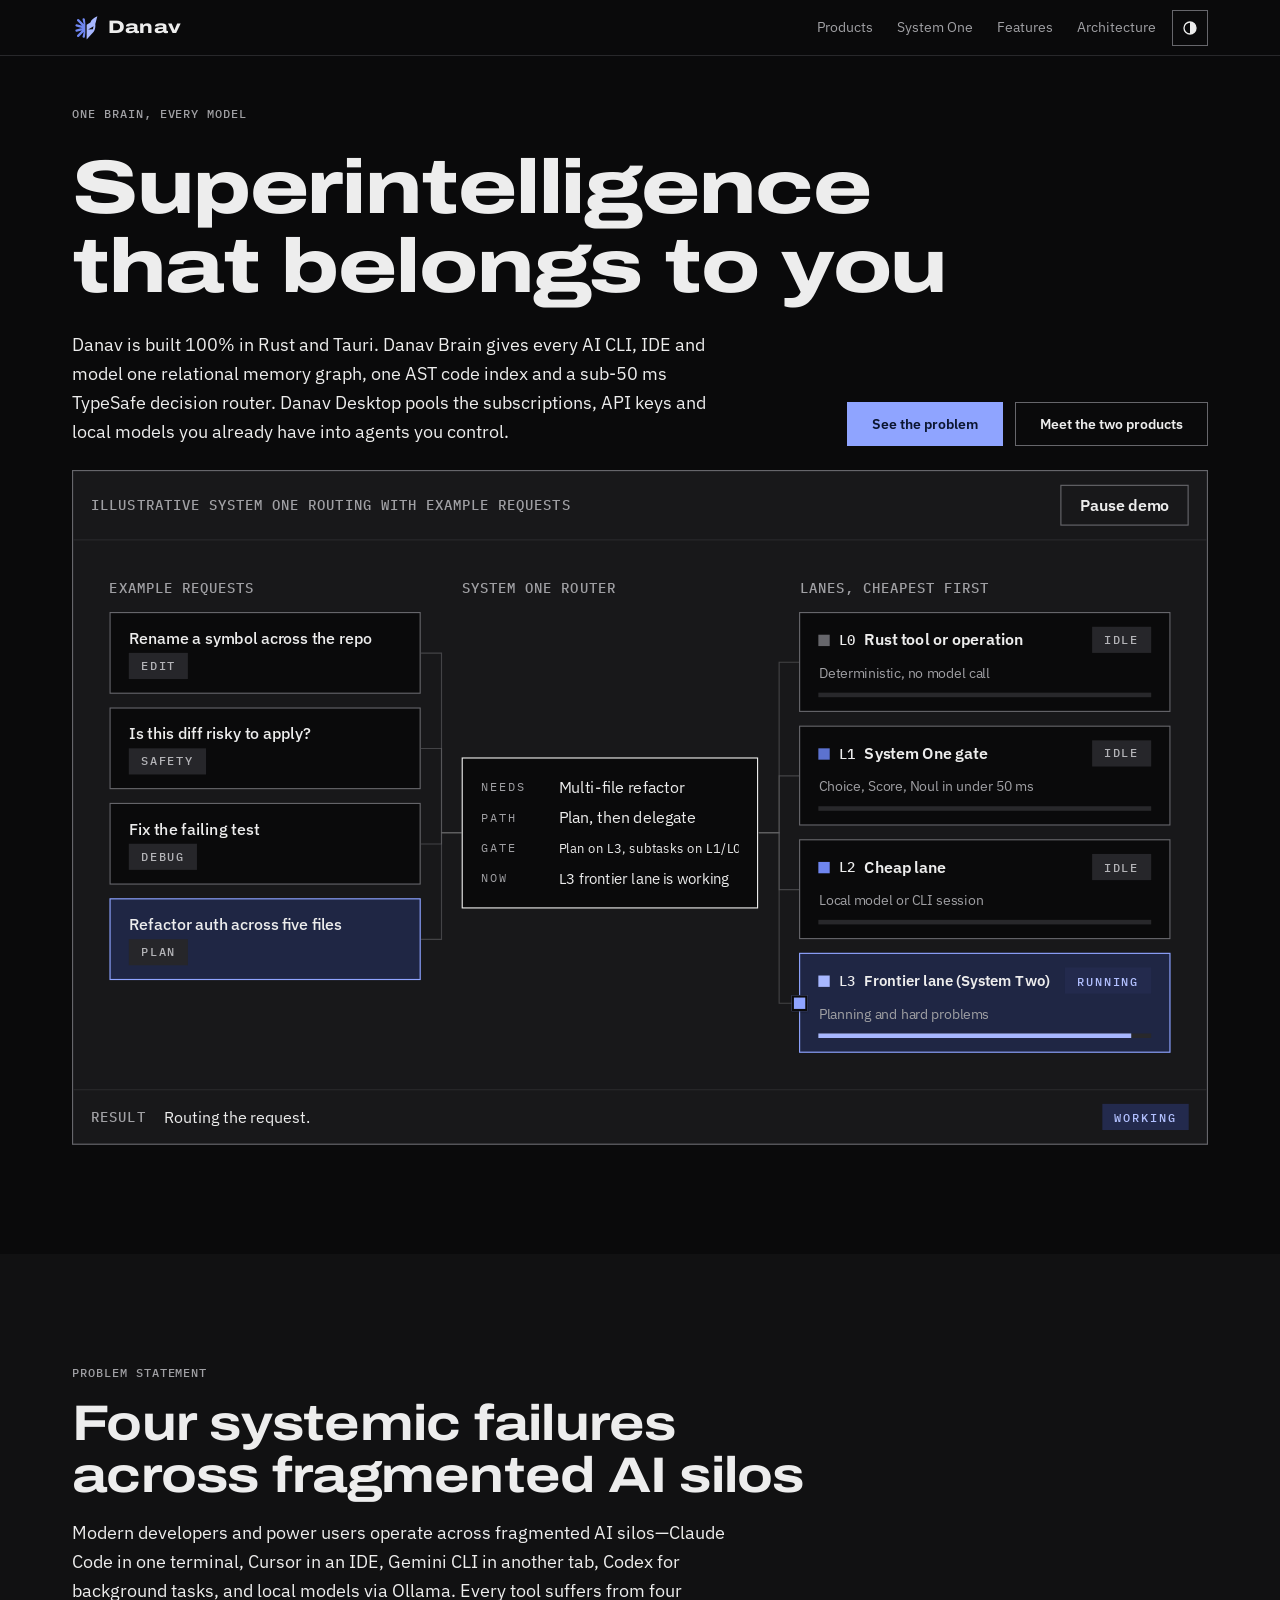
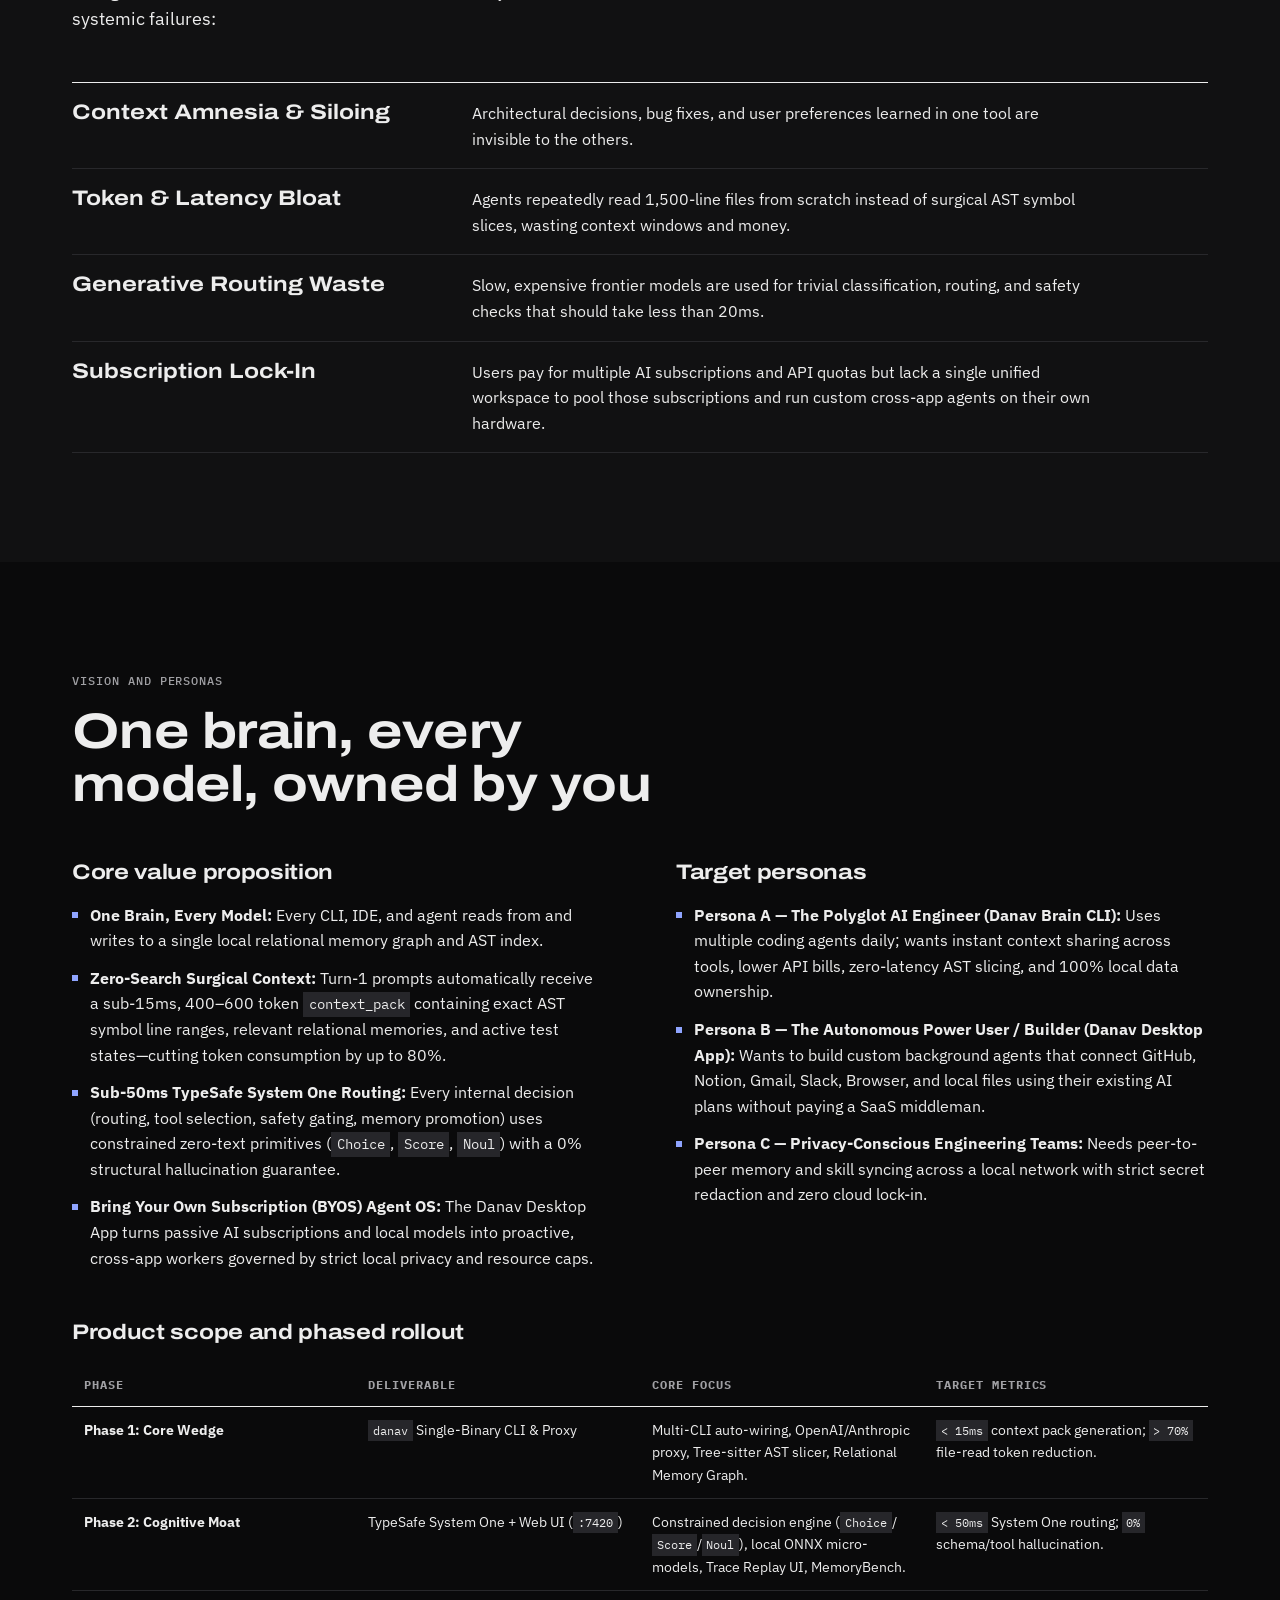
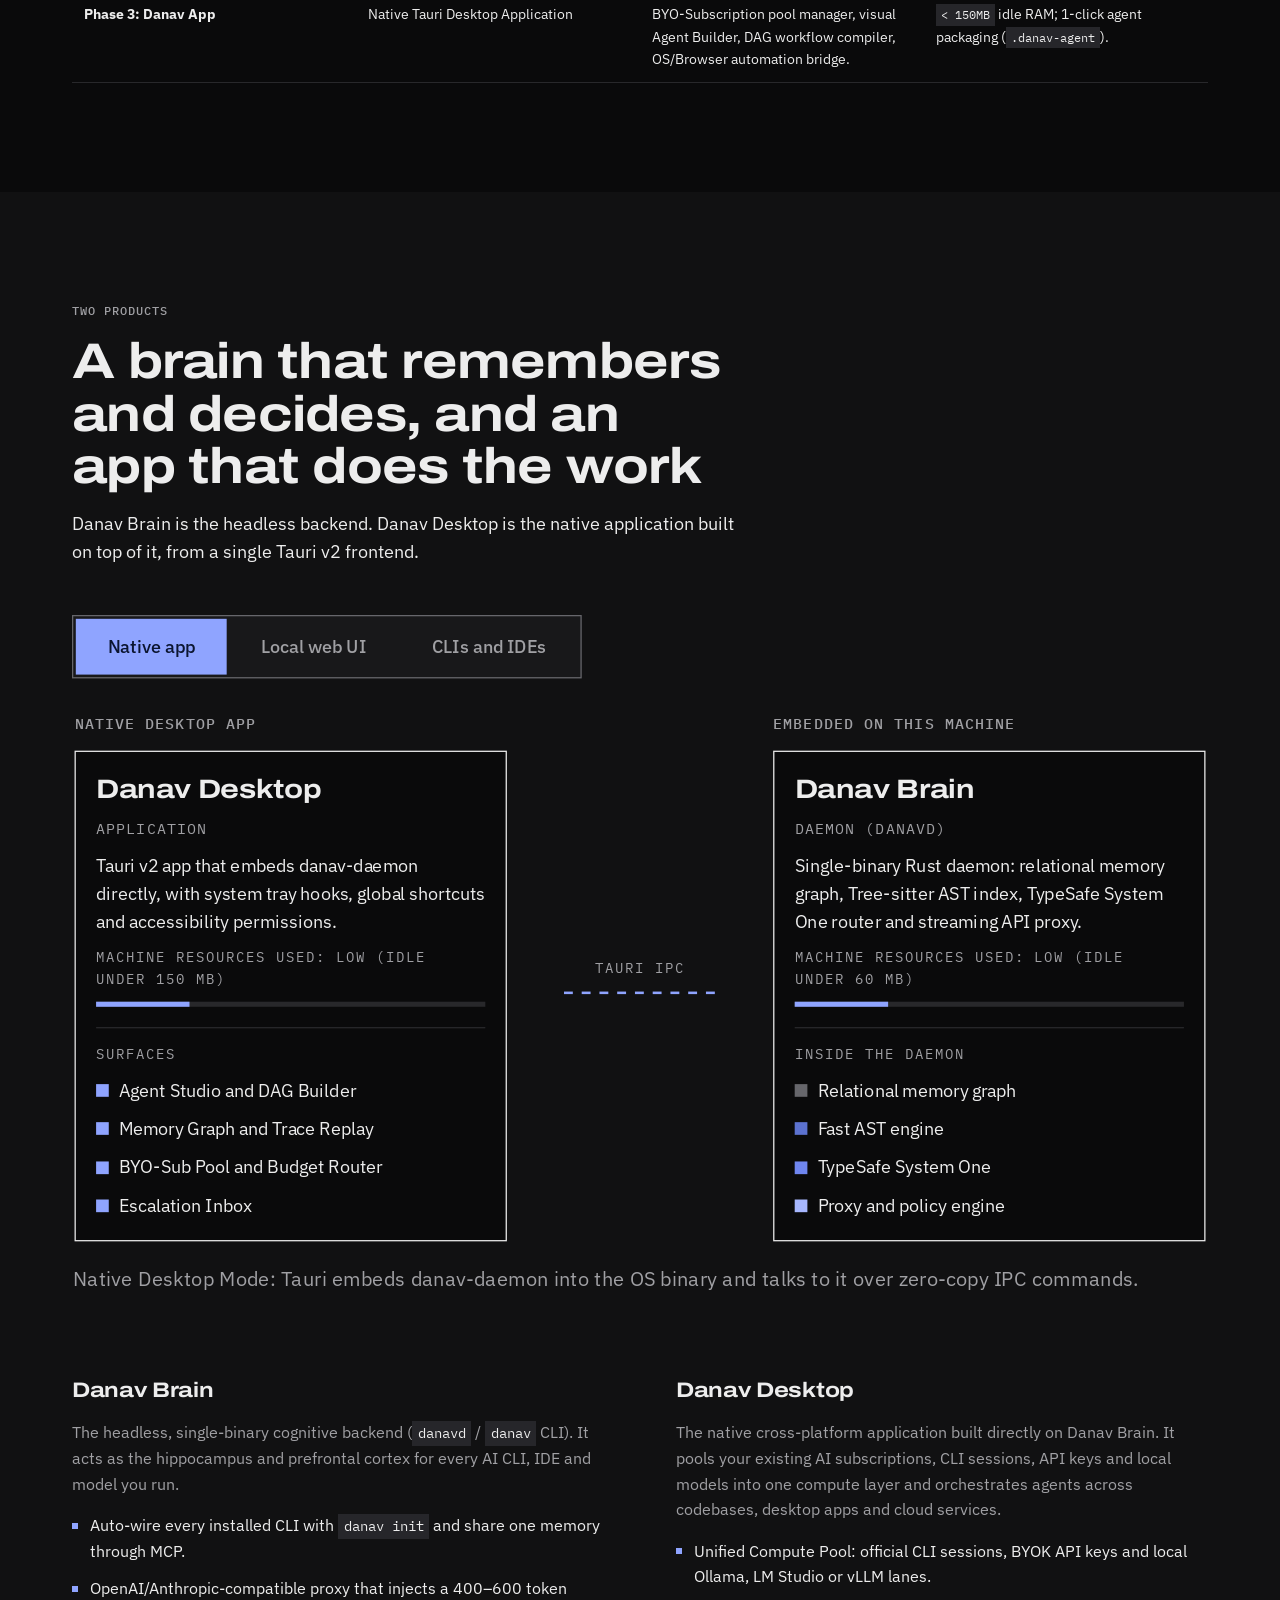
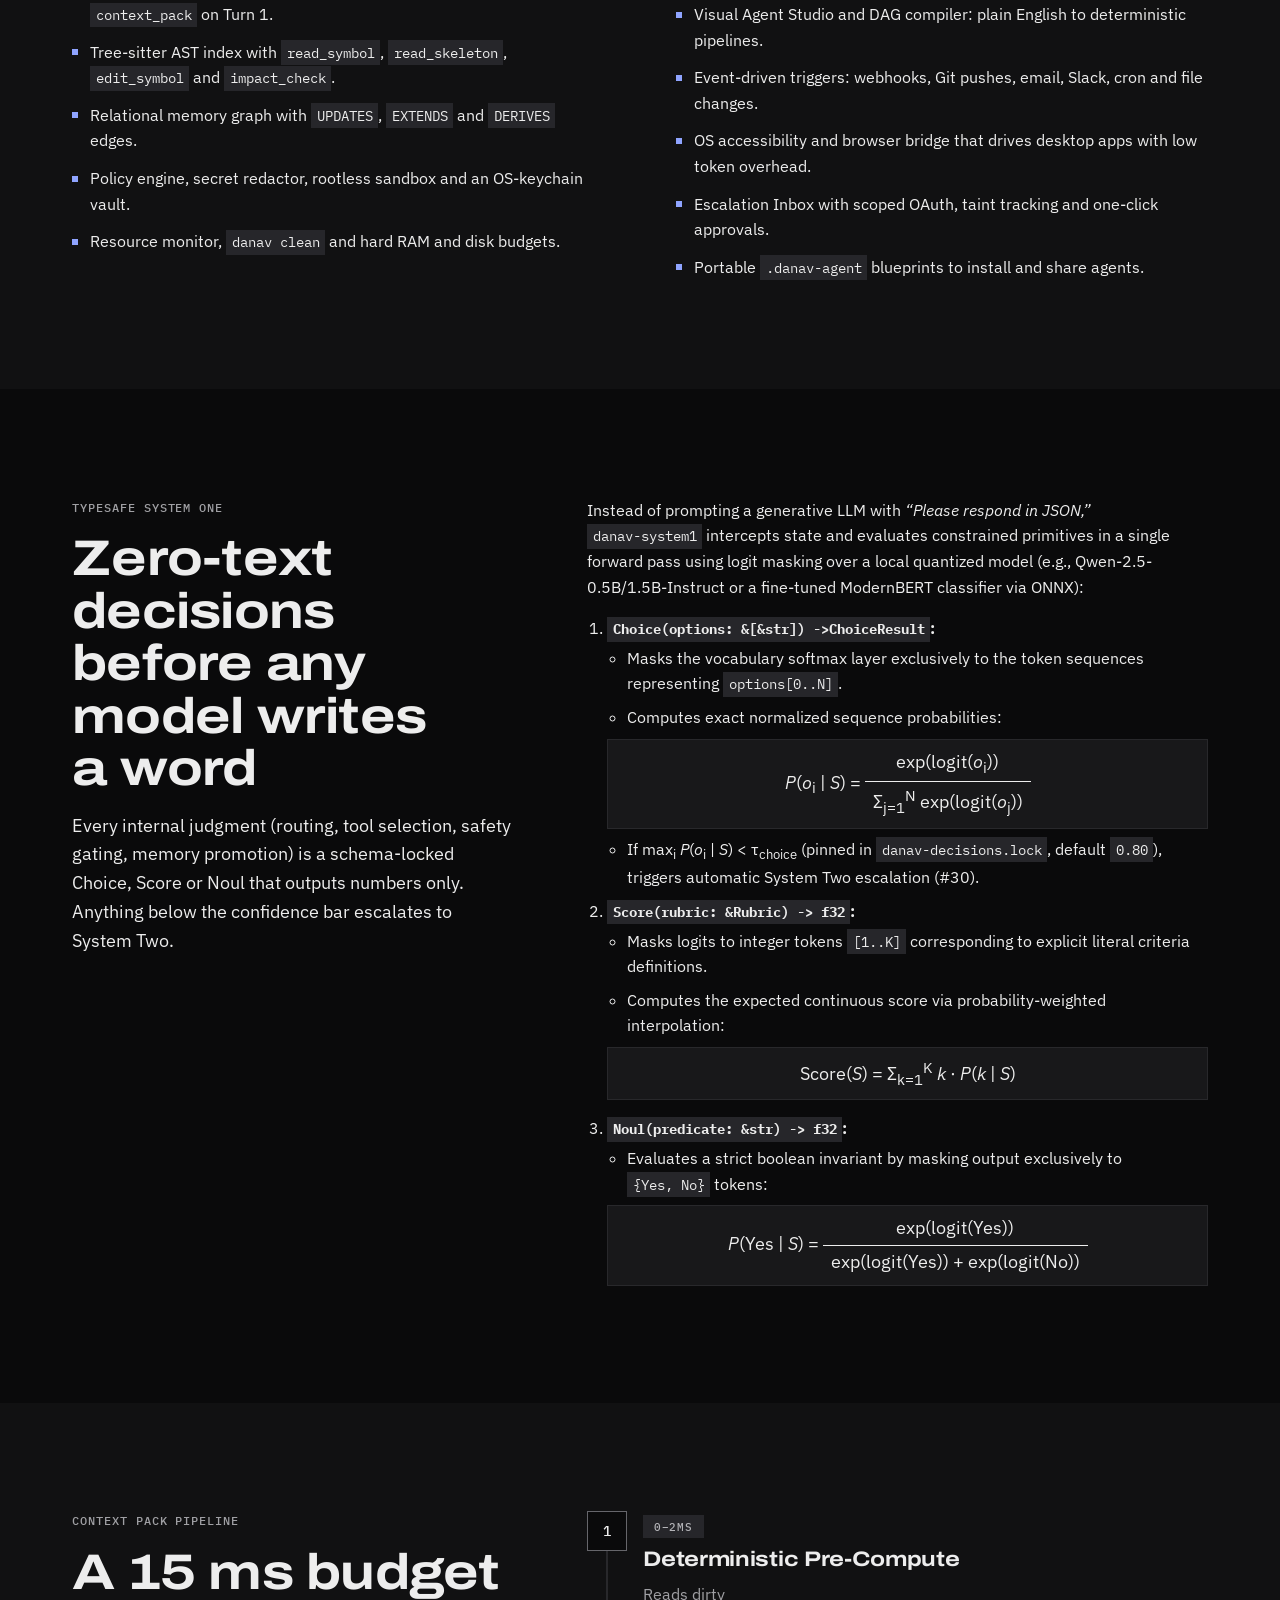
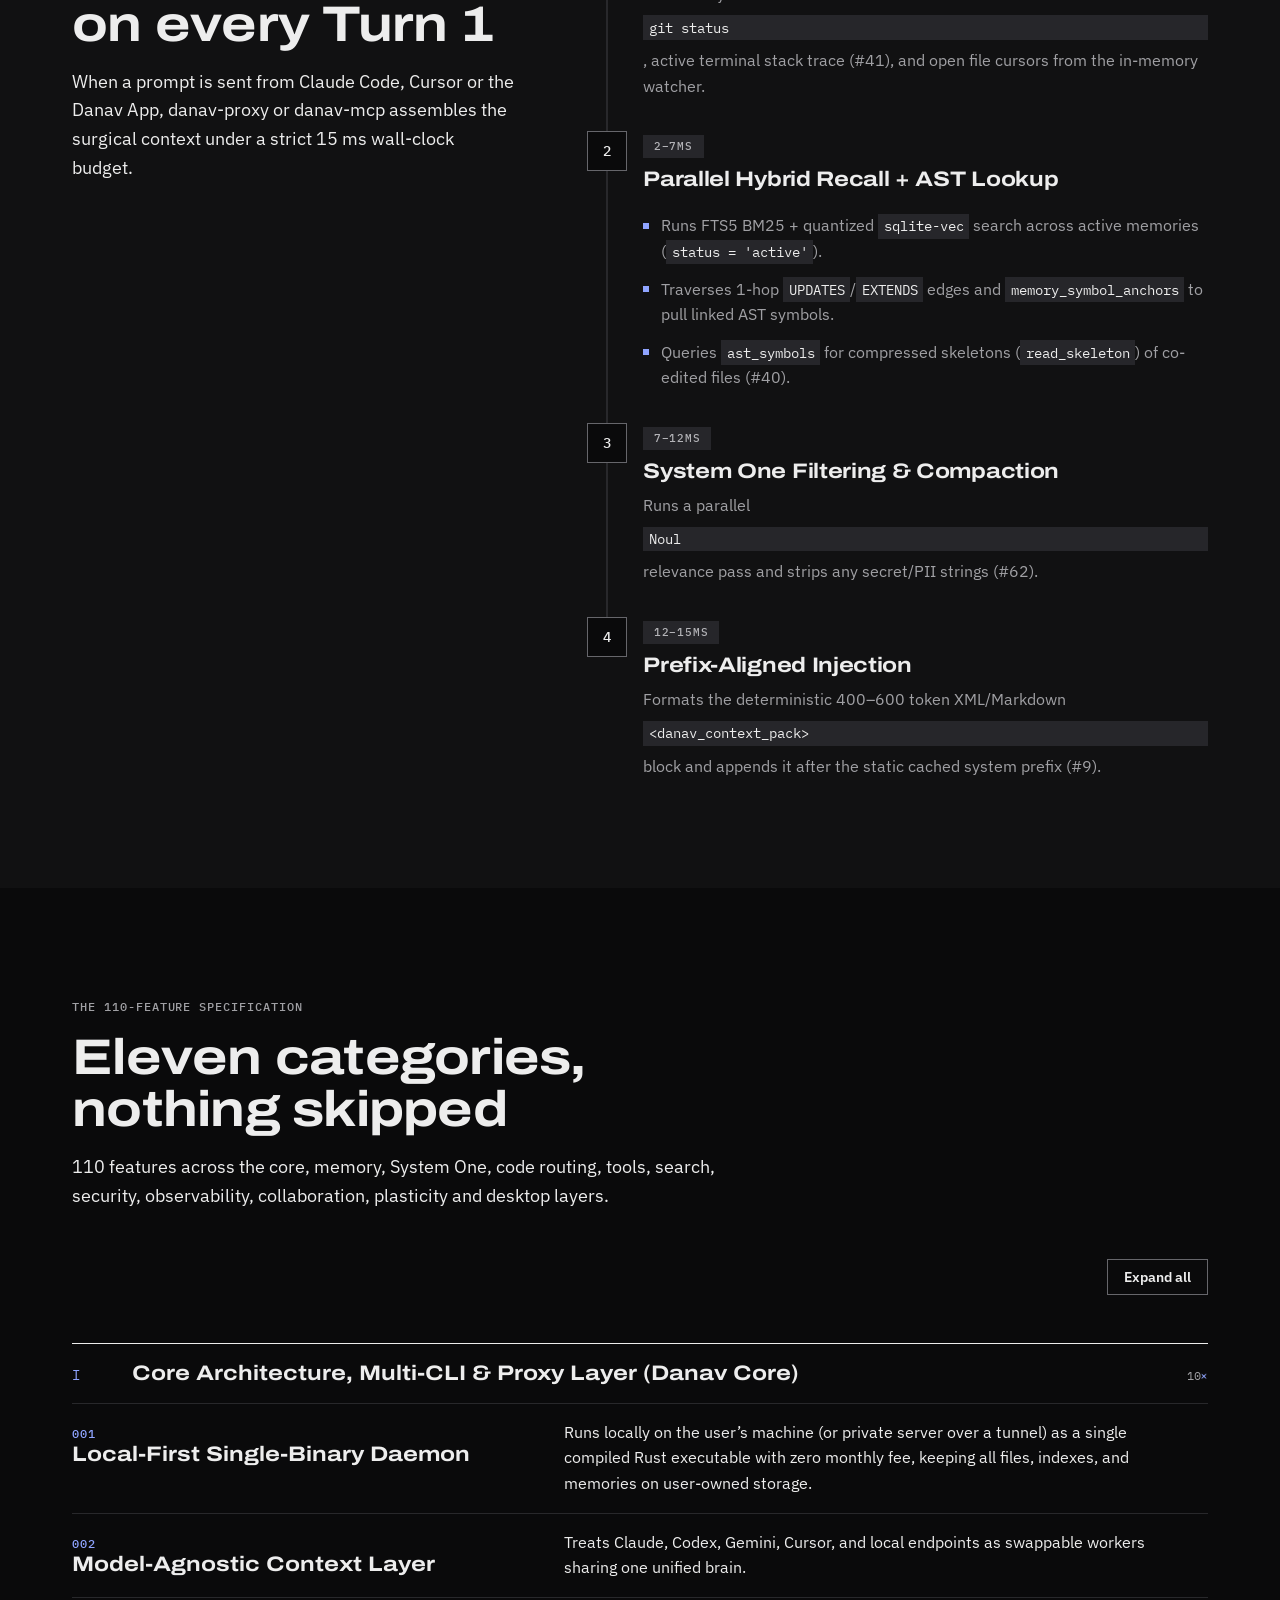
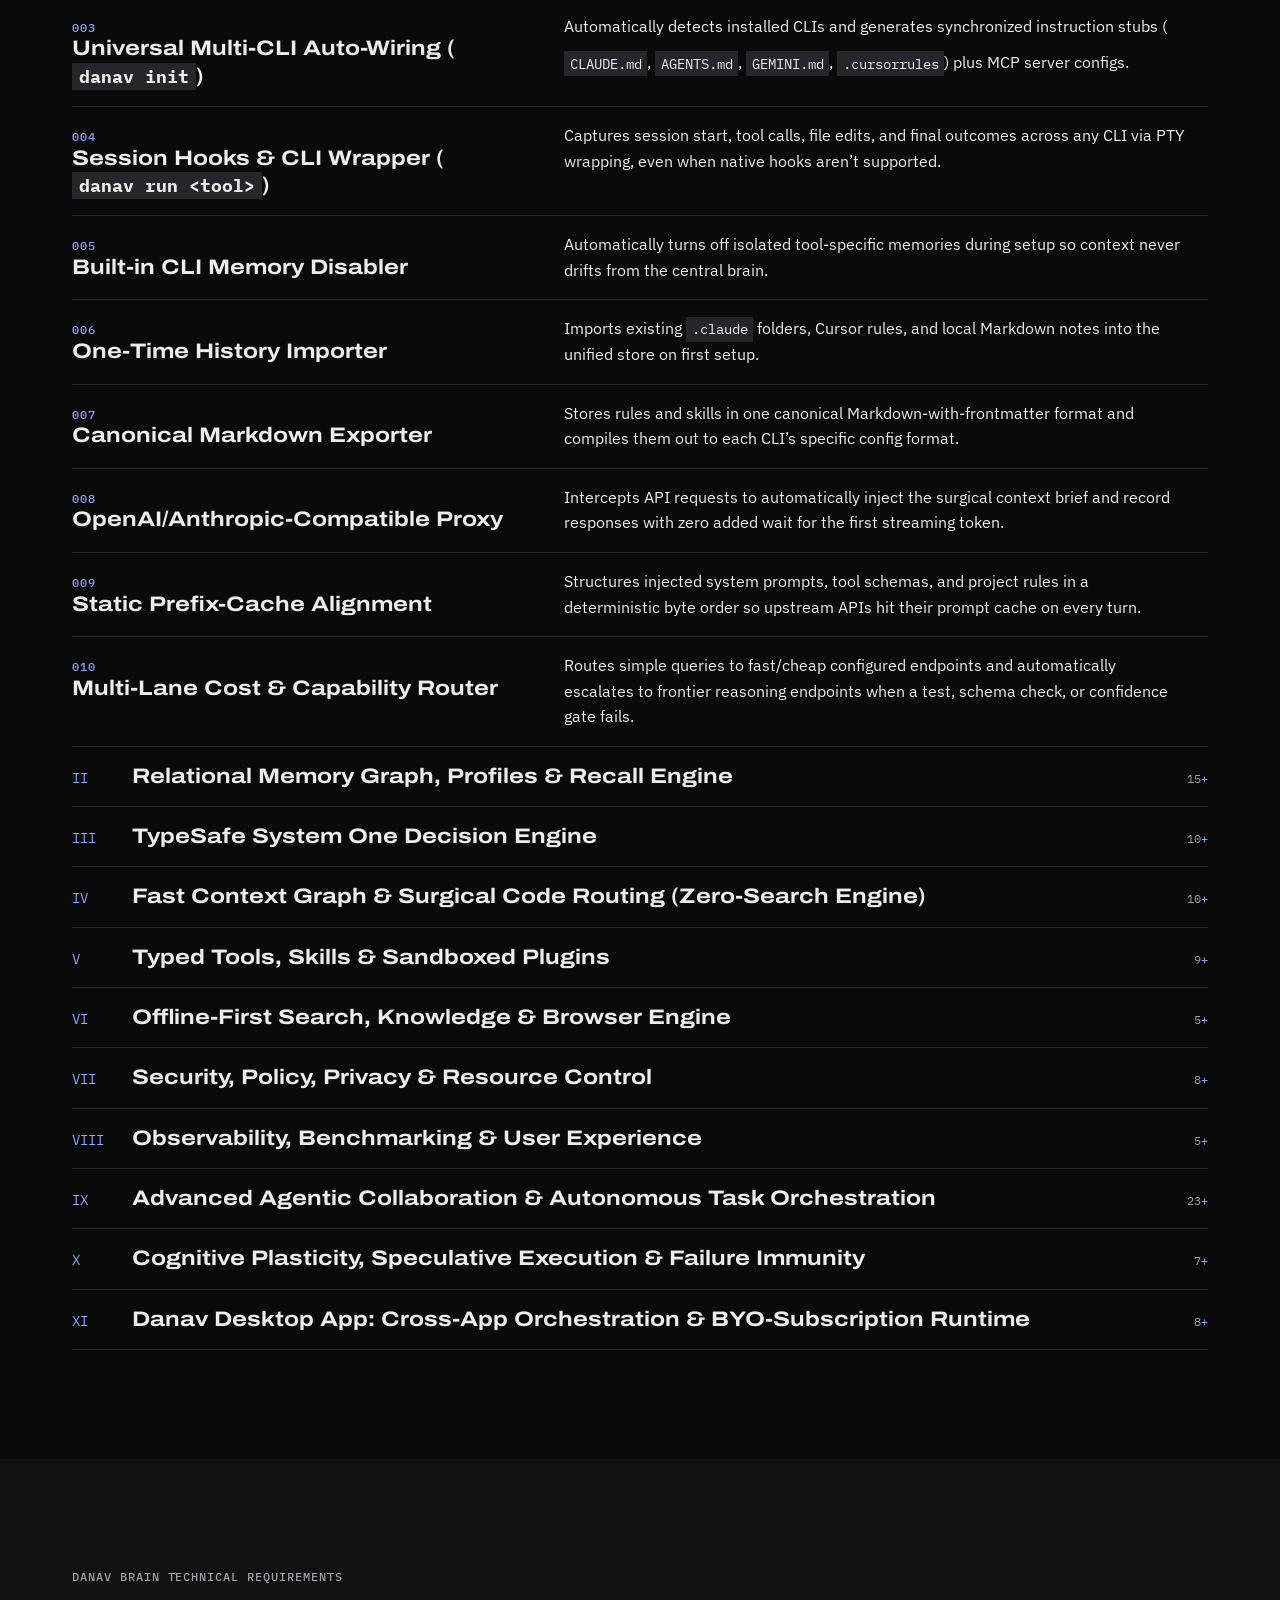
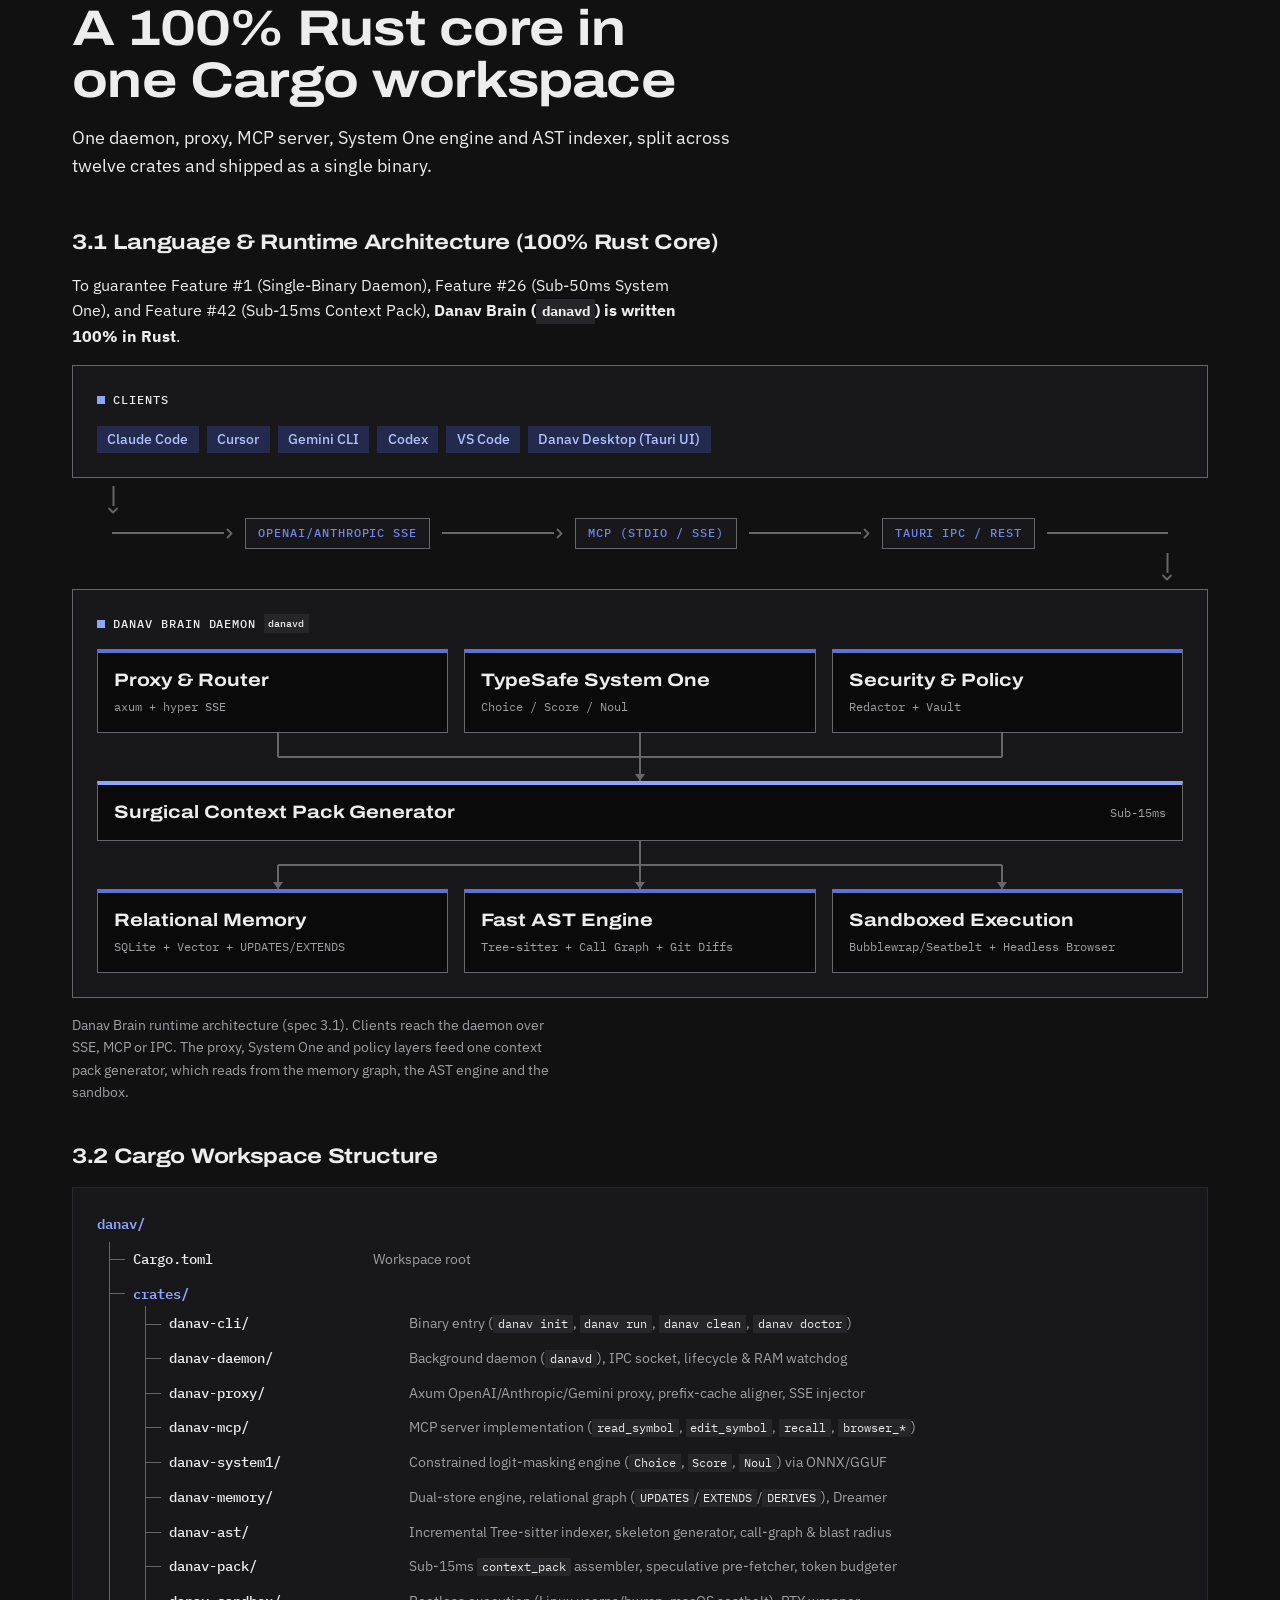
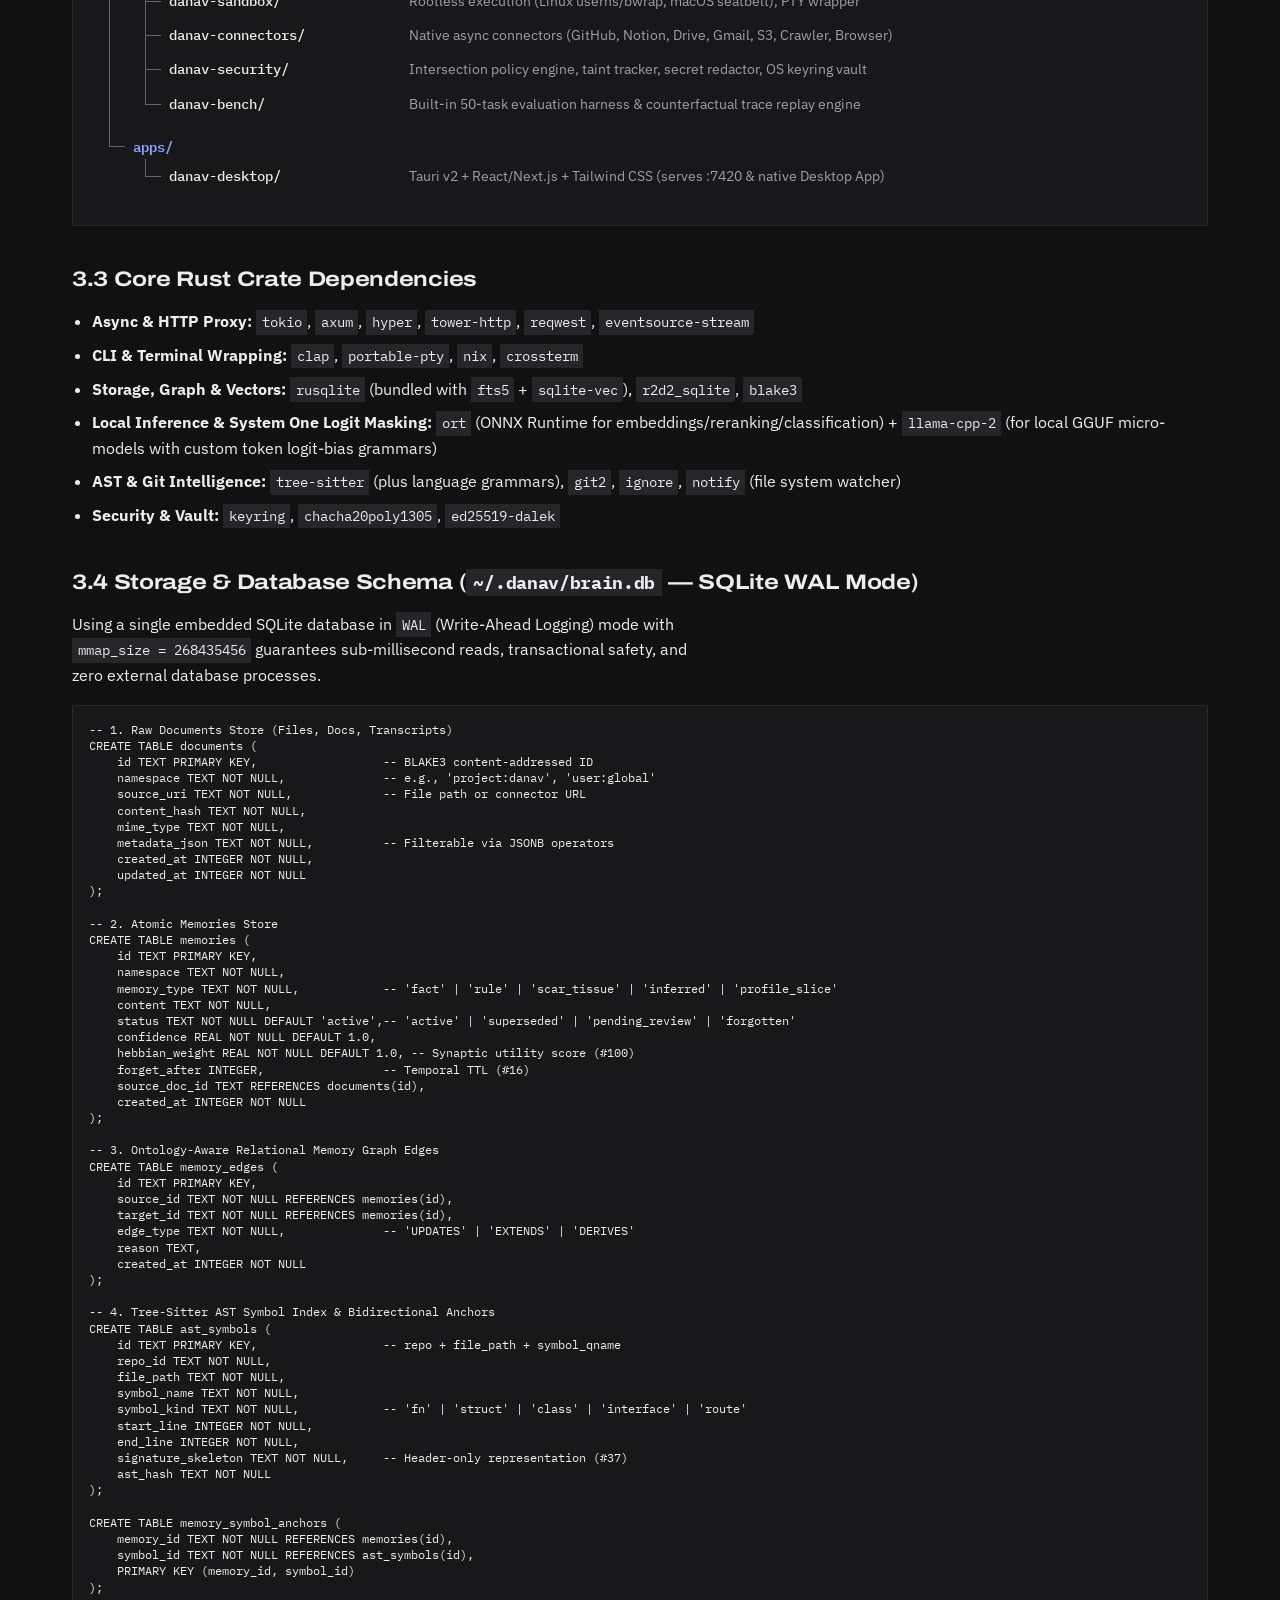
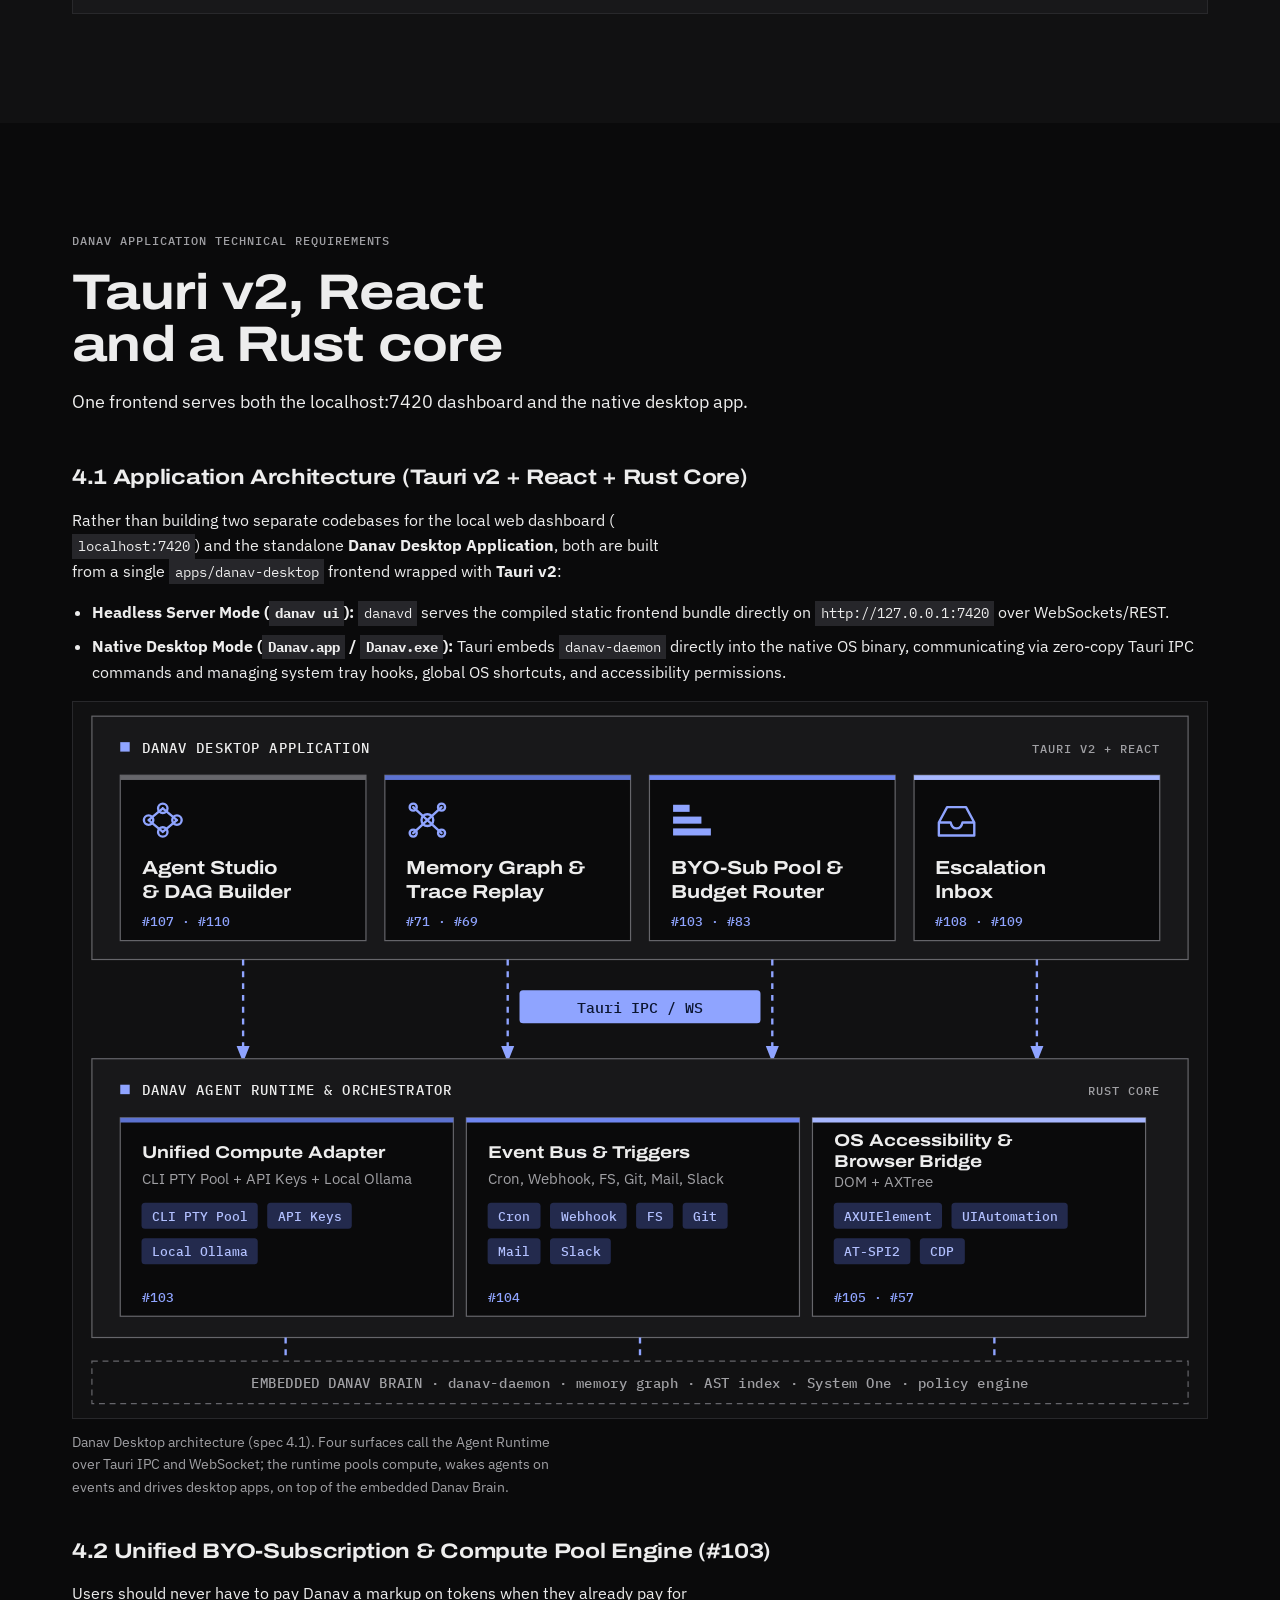
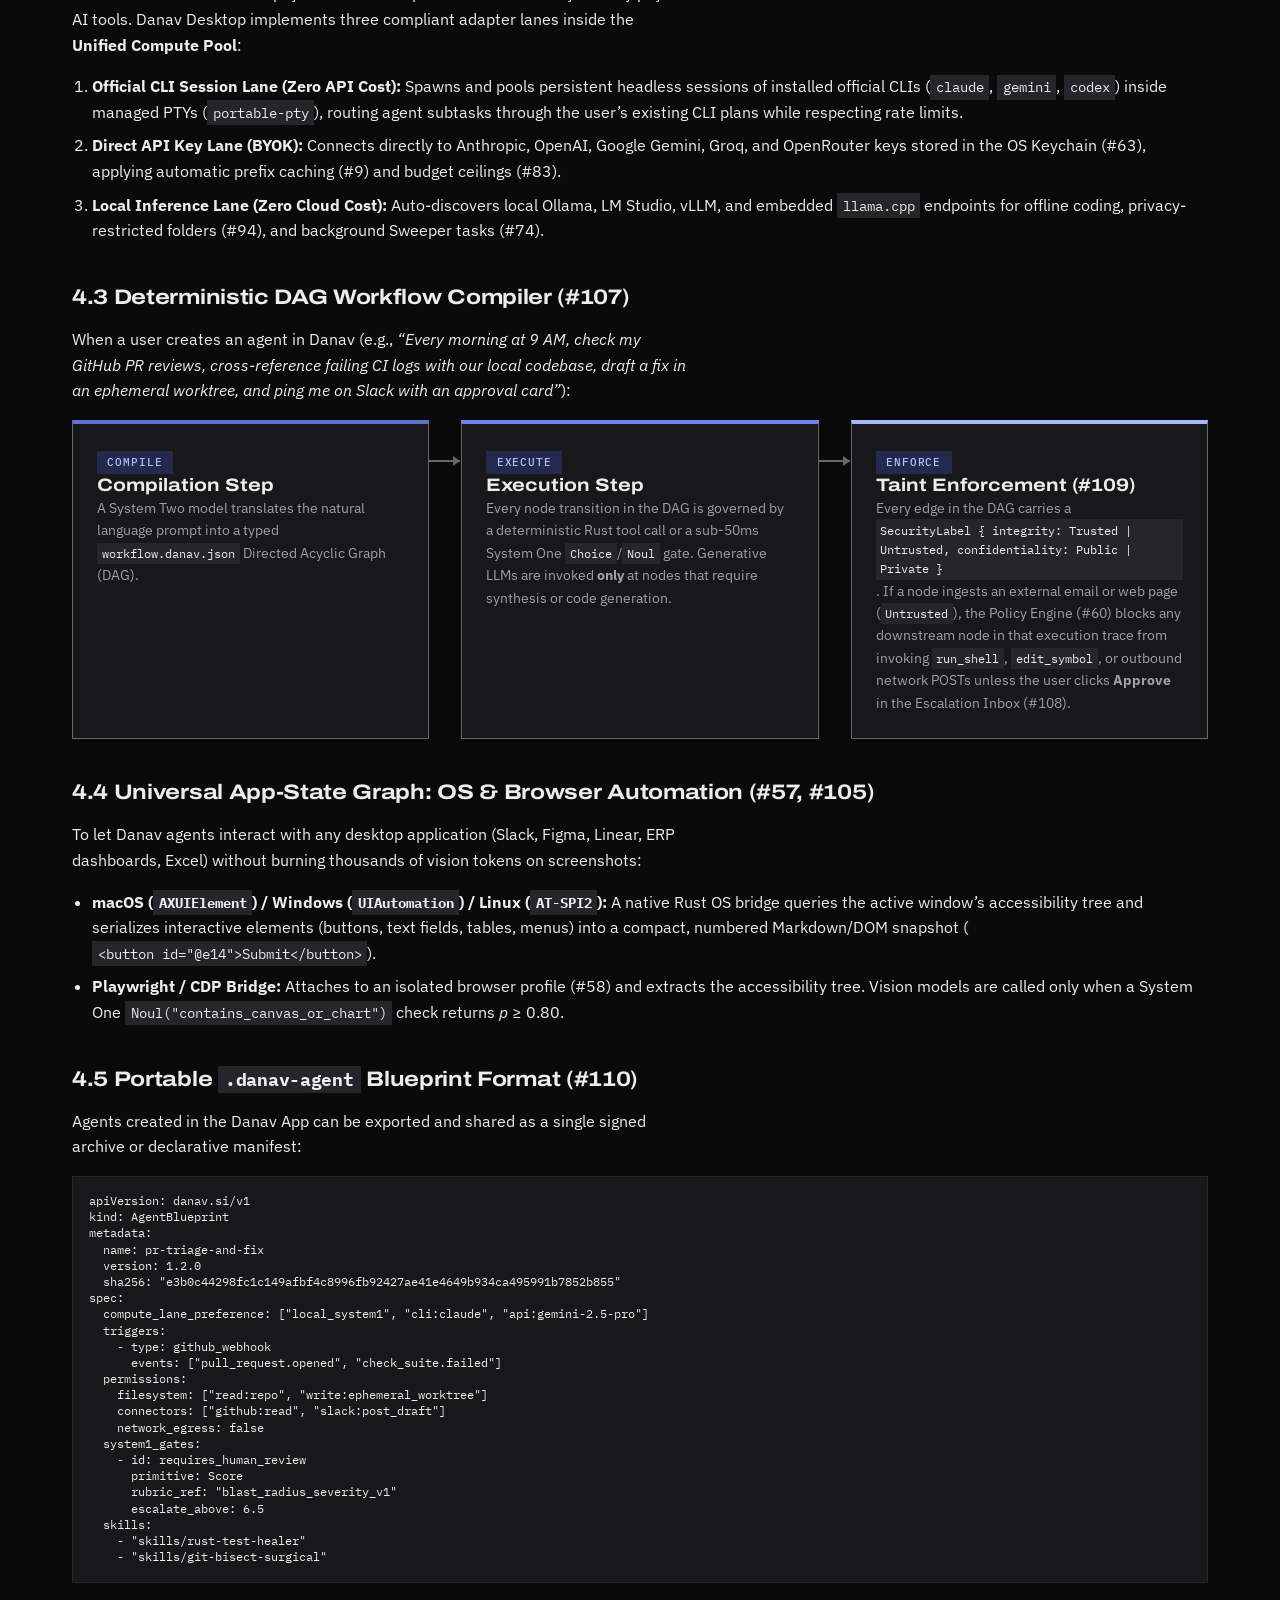
==== commit 619b3ce4: "fix(stage): prevent text wrapping and auto-scale text size in router stage" ====
--- a/page/index.html
+++ b/page/index.html
@@ -146,14 +146,10 @@
               <div class="stage__col">
                 <p class="stage__col-title">Example requests</p>
                 <ul class="stage__requests">
-                  <li><button class="request" type="button" data-scenario="0"><span class="request__text">Rename a
-                        symbol across the repo</span><span class="request__kind">Edit</span></button></li>
-                  <li><button class="request" type="button" data-scenario="1"><span class="request__text">Is this diff
-                        risky to apply?</span><span class="request__kind">Safety</span></button></li>
-                  <li><button class="request" type="button" data-scenario="2"><span class="request__text">Fix the
-                        failing test</span><span class="request__kind">Debug</span></button></li>
-                  <li><button class="request" type="button" data-scenario="3"><span class="request__text">Refactor auth
-                        across five files</span><span class="request__kind">Plan</span></button></li>
+                  <li><button class="request" type="button" data-scenario="0"><span class="request__text">Rename a symbol across the repo</span><span class="request__kind">Edit</span></button></li>
+                  <li><button class="request" type="button" data-scenario="1"><span class="request__text">Is this diff risky to apply?</span><span class="request__kind">Safety</span></button></li>
+                  <li><button class="request" type="button" data-scenario="2"><span class="request__text">Fix the failing test</span><span class="request__kind">Debug</span></button></li>
+                  <li><button class="request" type="button" data-scenario="3"><span class="request__text">Refactor auth across five files</span><span class="request__kind">Plan</span></button></li>
                 </ul>
               </div>
               <div class="stage__col">
--- a/page/style.css
+++ b/page/style.css
@@ -924,11 +924,17 @@
   border-bottom: var(--border-width) solid var(--color-line);
 }
 
+.stage__head .eyebrow {
+  white-space: nowrap;
+  overflow: hidden;
+  text-overflow: clip;
+}
+
 .stage__body {
   position: relative;
   display: grid;
-  grid-template-columns: minmax(0, 1fr) minmax(0, 1fr) minmax(0, 1.15fr);
-  column-gap: 4rem;
+  grid-template-columns: minmax(0, 1.05fr) minmax(0, 1fr) minmax(0, 1.25fr);
+  column-gap: 2.25rem;
   padding: var(--space-6);
 }
 
@@ -946,6 +952,9 @@
   letter-spacing: var(--tracking-label);
   text-transform: uppercase;
   color: var(--color-text-muted);
+  white-space: nowrap;
+  overflow: hidden;
+  text-overflow: clip;
 }
 
 /* Requests */
@@ -959,12 +968,14 @@
 }
 
 .request {
-  display: grid;
+  display: flex;
+  flex-direction: column;
+  justify-content: center;
+  align-items: flex-start;
   gap: var(--space-1);
   width: 100%;
-  min-height: 5rem;
+  min-height: 4.5rem;
   padding: var(--space-3) var(--space-4);
-  align-content: center;
   border: var(--border-width) solid var(--color-line-strong);
   border-radius: var(--radius-control);
   background: var(--color-bg);
@@ -972,6 +983,7 @@
   font-family: var(--font-body);
   text-align: left;
   cursor: pointer;
+  overflow: hidden;
   transition:
     background-color var(--duration-fast) var(--ease-standard),
     border-color var(--duration-fast) var(--ease-standard);
@@ -987,9 +999,15 @@
 }
 
 .request__text {
+  display: block;
+  width: 100%;
+  max-width: 100%;
   font-size: var(--text-sm);
   font-weight: var(--weight-medium);
   line-height: var(--leading-snug);
+  white-space: nowrap;
+  overflow: hidden;
+  text-overflow: clip;
 }
 
 .request__kind {
@@ -998,6 +1016,7 @@
   letter-spacing: var(--tracking-label);
   text-transform: uppercase;
   color: var(--color-text-muted);
+  white-space: nowrap;
 }
 
 /* Router */
@@ -1043,8 +1062,9 @@
 
 .router__row {
   display: grid;
-  grid-template-columns: 4.25rem minmax(0, 1fr);
+  grid-template-columns: 3.75rem minmax(0, 1fr);
   gap: var(--space-2);
+  align-items: center;
 }
 
 .router__row dt {
@@ -1053,26 +1073,34 @@
   letter-spacing: var(--tracking-label);
   text-transform: uppercase;
   color: var(--color-text-muted);
-  padding-top: 0.2em;
+  white-space: nowrap;
+  overflow: hidden;
+  padding-top: 0.1em;
 }
 
 .router__row dd {
   margin: 0;
-  min-height: calc(var(--leading-snug) * 2em);
+  min-width: 0;
+  max-width: 100%;
   font-size: var(--text-sm);
   line-height: var(--leading-snug);
+  white-space: nowrap;
+  overflow: hidden;
+  text-overflow: clip;
 }
 
 /* Levels */
 .level {
   --level-color: var(--color-tier-0);
   --level-budget: var(--budget-l0);
-  display: grid;
+  display: flex;
+  flex-direction: column;
   gap: var(--space-2);
   padding: var(--space-3) var(--space-4);
   border: var(--border-width) solid var(--color-line-strong);
   border-radius: var(--radius-control);
   background: var(--color-bg);
+  overflow: hidden;
   transition:
     background-color var(--duration-base) var(--ease-standard),
     border-color var(--duration-base) var(--ease-standard);
@@ -1097,6 +1125,8 @@
   display: flex;
   align-items: center;
   gap: var(--space-2);
+  min-width: 0;
+  width: 100%;
 }
 
 .level__swatch {
@@ -1107,29 +1137,43 @@
 }
 
 .level__id {
+  flex: none;
   font-family: var(--font-mono);
   font-size: var(--text-xs);
   font-weight: var(--weight-medium);
+  white-space: nowrap;
 }
 
 .level__name {
-  flex: 1;
+  flex: 1 1 0%;
   min-width: 0;
+  max-width: 100%;
   font-size: var(--text-sm);
   font-weight: var(--weight-semibold);
+  white-space: nowrap;
+  overflow: hidden;
+  text-overflow: clip;
 }
 
 .level__status {
+  flex: none;
   font-family: var(--font-mono);
   font-size: var(--text-2xs);
   letter-spacing: var(--tracking-label);
   text-transform: uppercase;
   color: var(--color-text-muted);
+  white-space: nowrap;
 }
 
 .level__note {
+  display: block;
+  width: 100%;
+  max-width: 100%;
   font-size: var(--text-xs);
   color: var(--color-text-muted);
+  white-space: nowrap;
+  overflow: hidden;
+  text-overflow: clip;
 }
 
 .level__budget {
@@ -1221,24 +1265,32 @@
   gap: var(--space-4);
   padding: var(--space-3) var(--space-4);
   border-top: var(--border-width) solid var(--color-line);
+  min-width: 0;
 }
 
 .stage__result-label {
+  flex: none;
   font-family: var(--font-mono);
   font-size: var(--text-xs);
   font-weight: var(--weight-medium);
   letter-spacing: var(--tracking-label);
   text-transform: uppercase;
   color: var(--color-text-muted);
+  white-space: nowrap;
 }
 
 .stage__result-text {
-  flex: 1;
+  flex: 1 1 0%;
   min-width: 0;
+  max-width: 100%;
   font-size: var(--text-sm);
+  white-space: nowrap;
+  overflow: hidden;
+  text-overflow: clip;
 }
 
 .stage__result-chip {
+  flex: none;
   padding: 0.25rem 0.625rem;
   border: var(--border-width) solid currentColor;
   border-radius: var(--radius-control);
@@ -1247,6 +1299,7 @@
   letter-spacing: var(--tracking-label);
   text-transform: uppercase;
   color: var(--color-text-muted);
+  white-space: nowrap;
 }
 
 .stage__result[data-state="working"] .stage__result-chip {
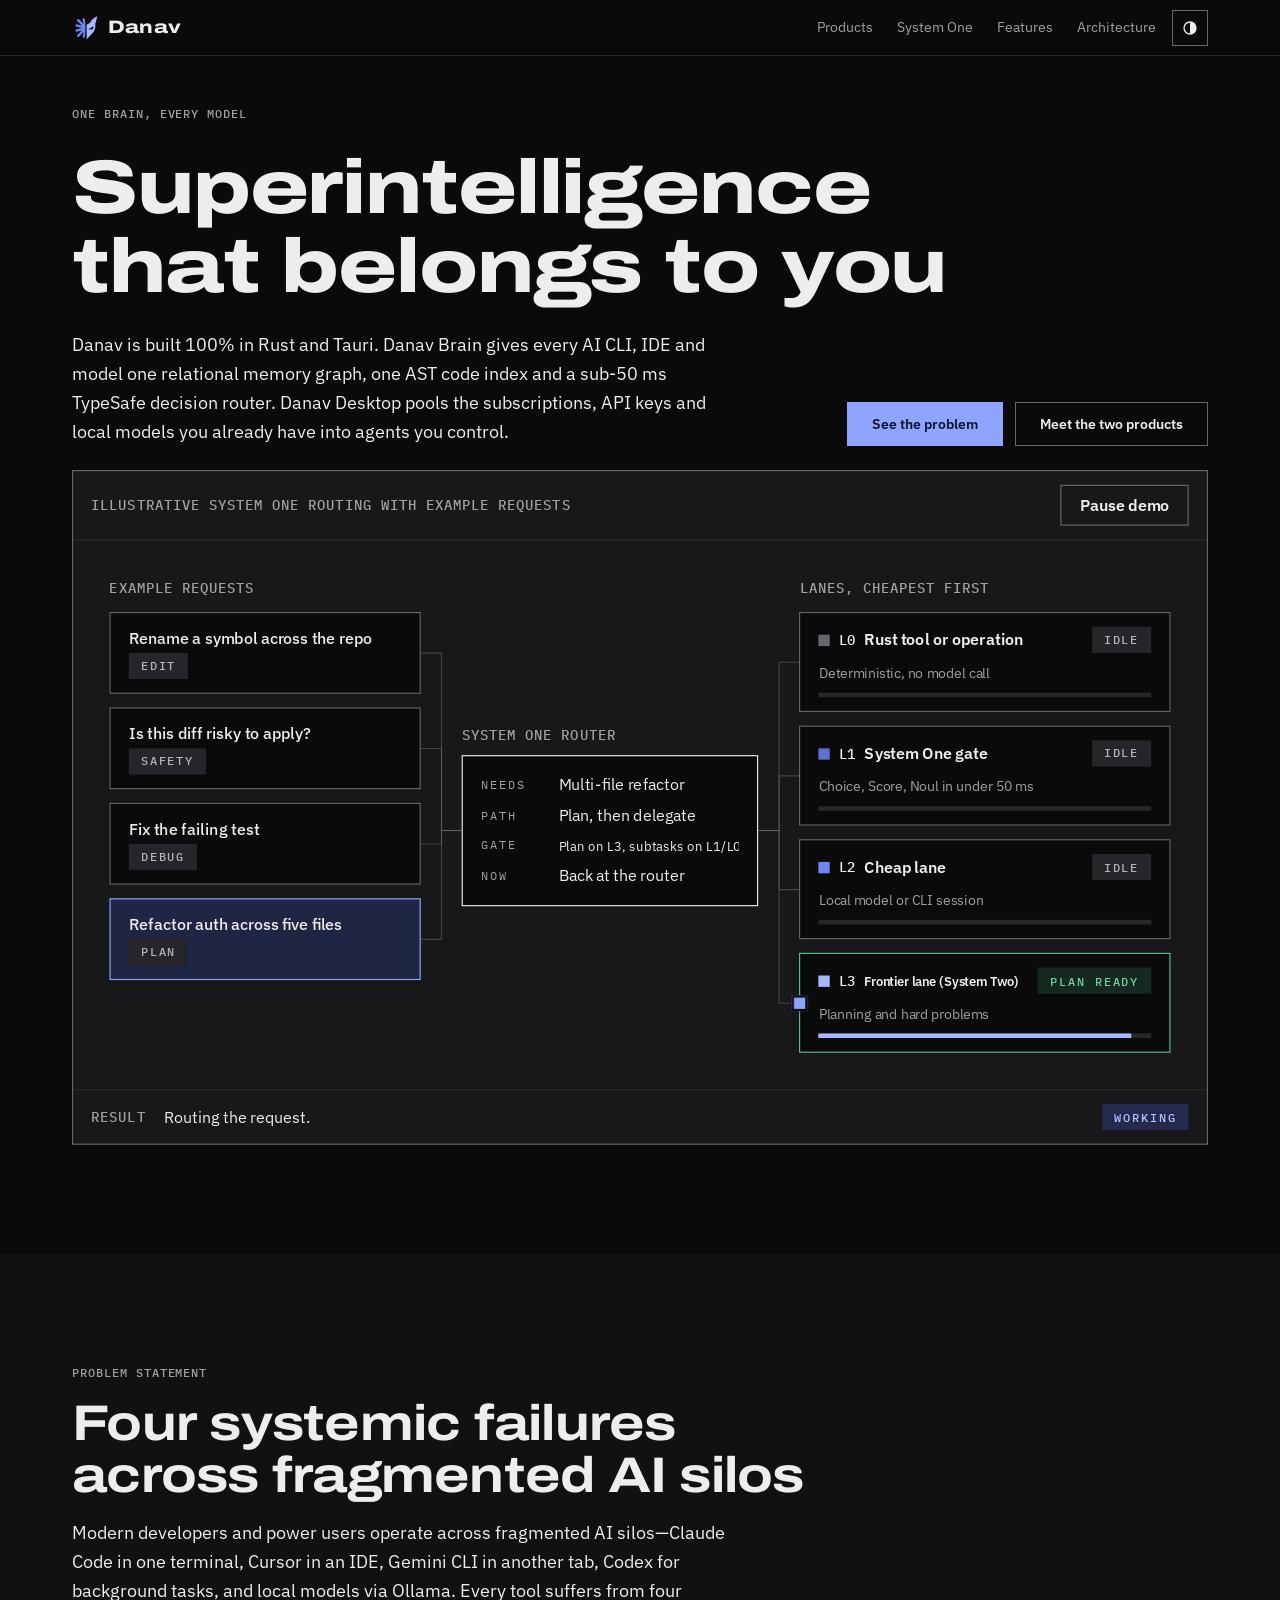
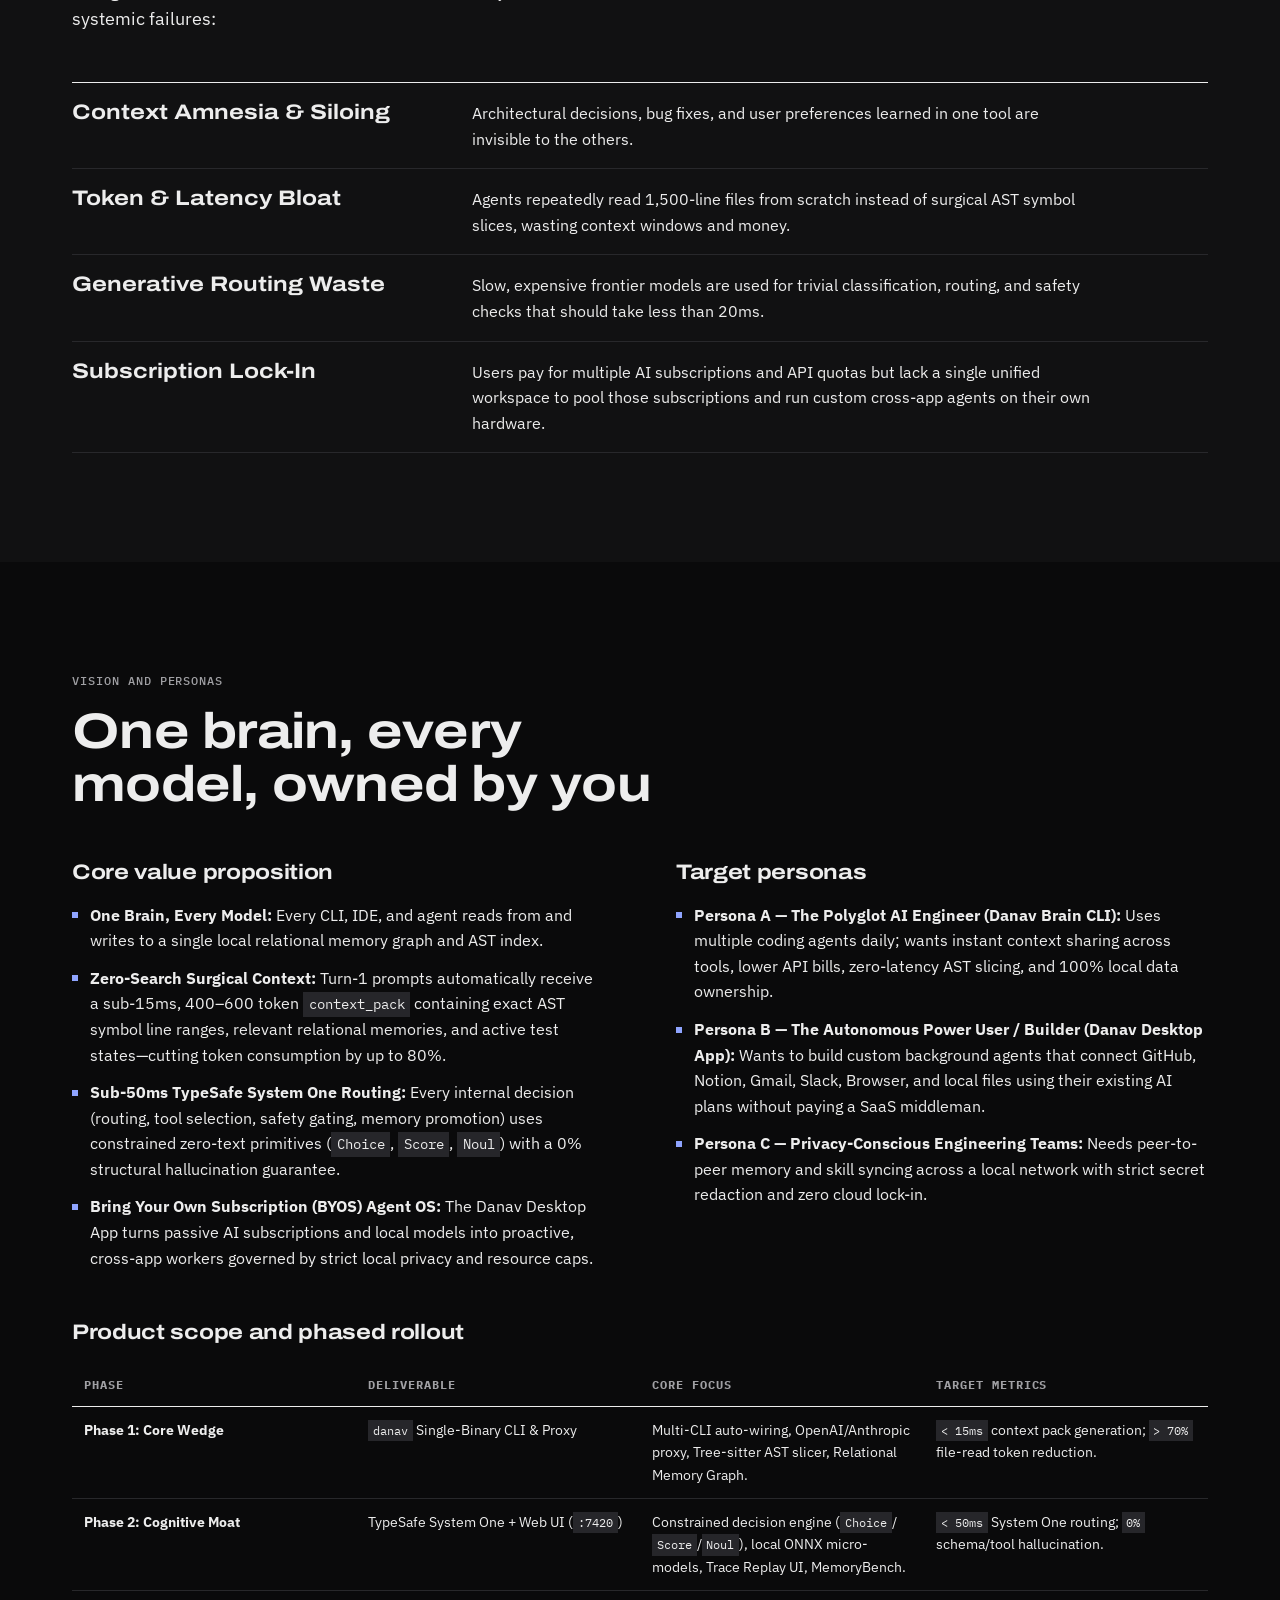
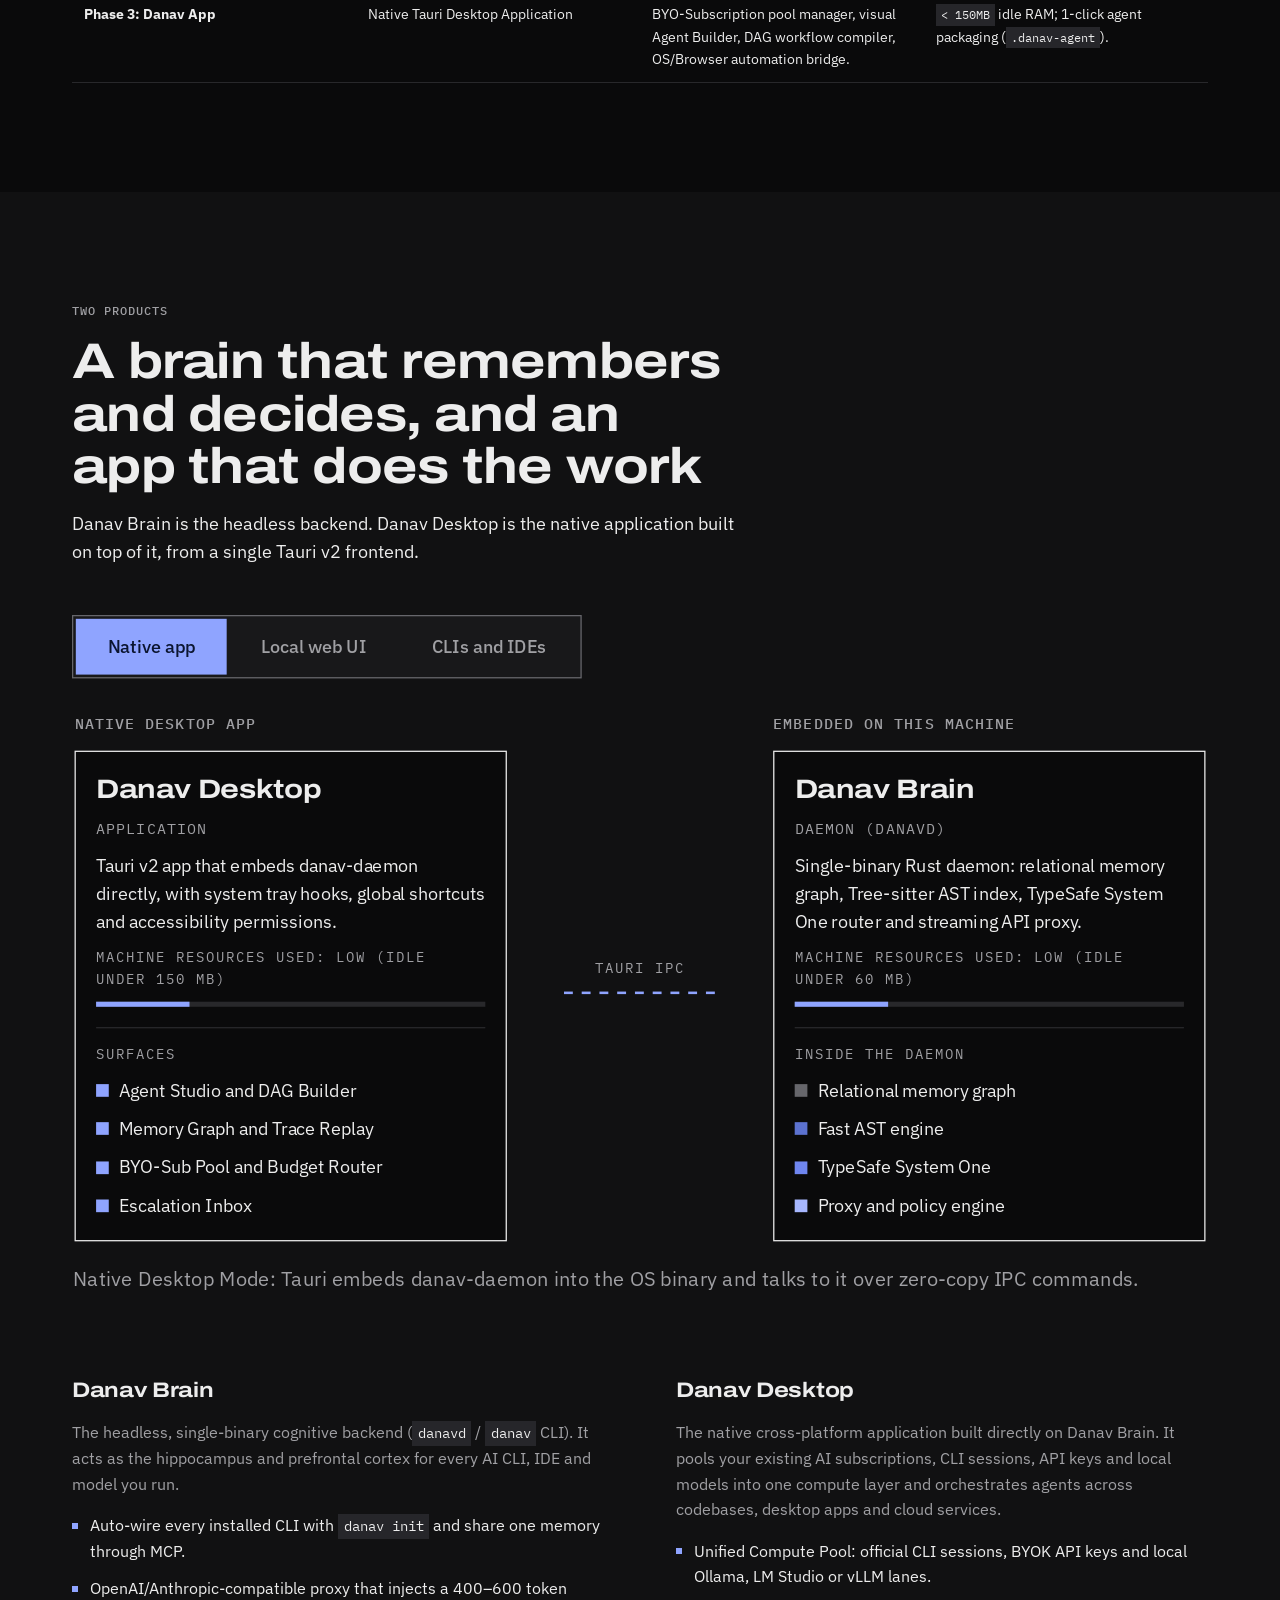
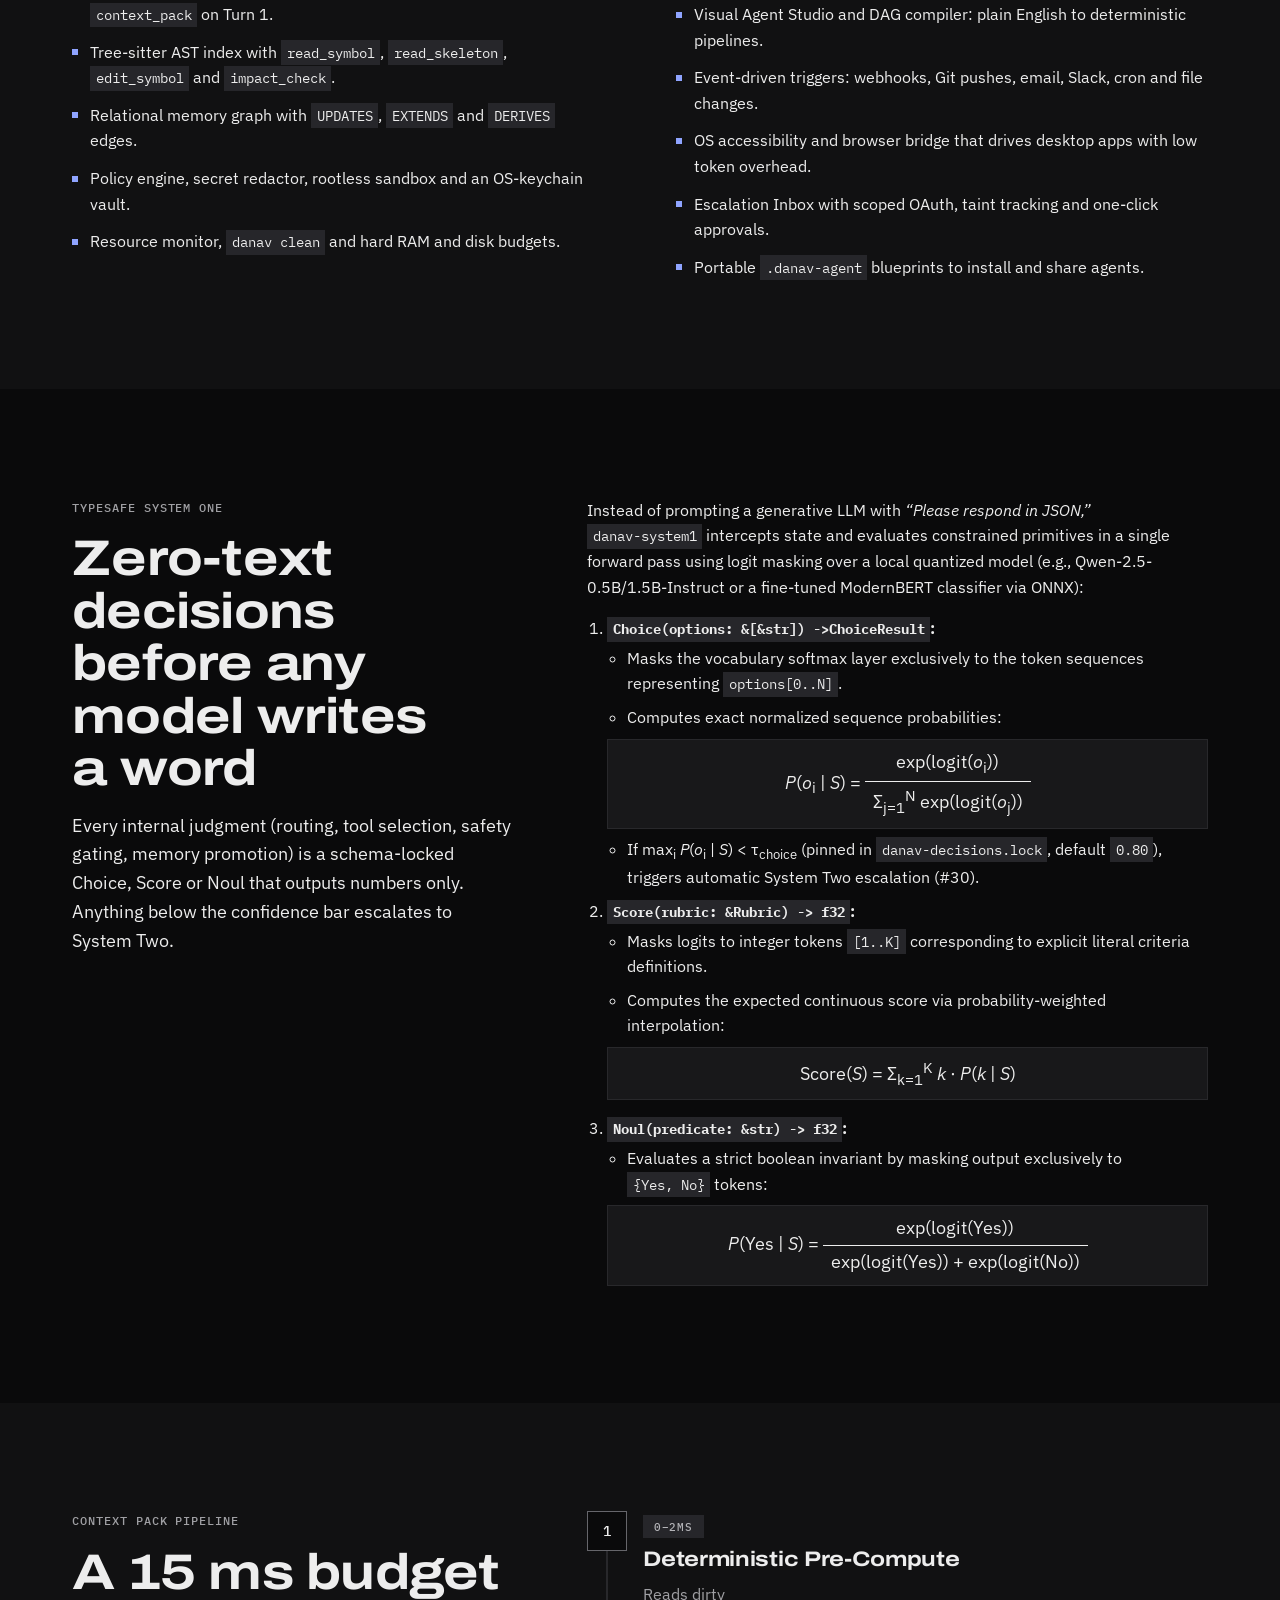
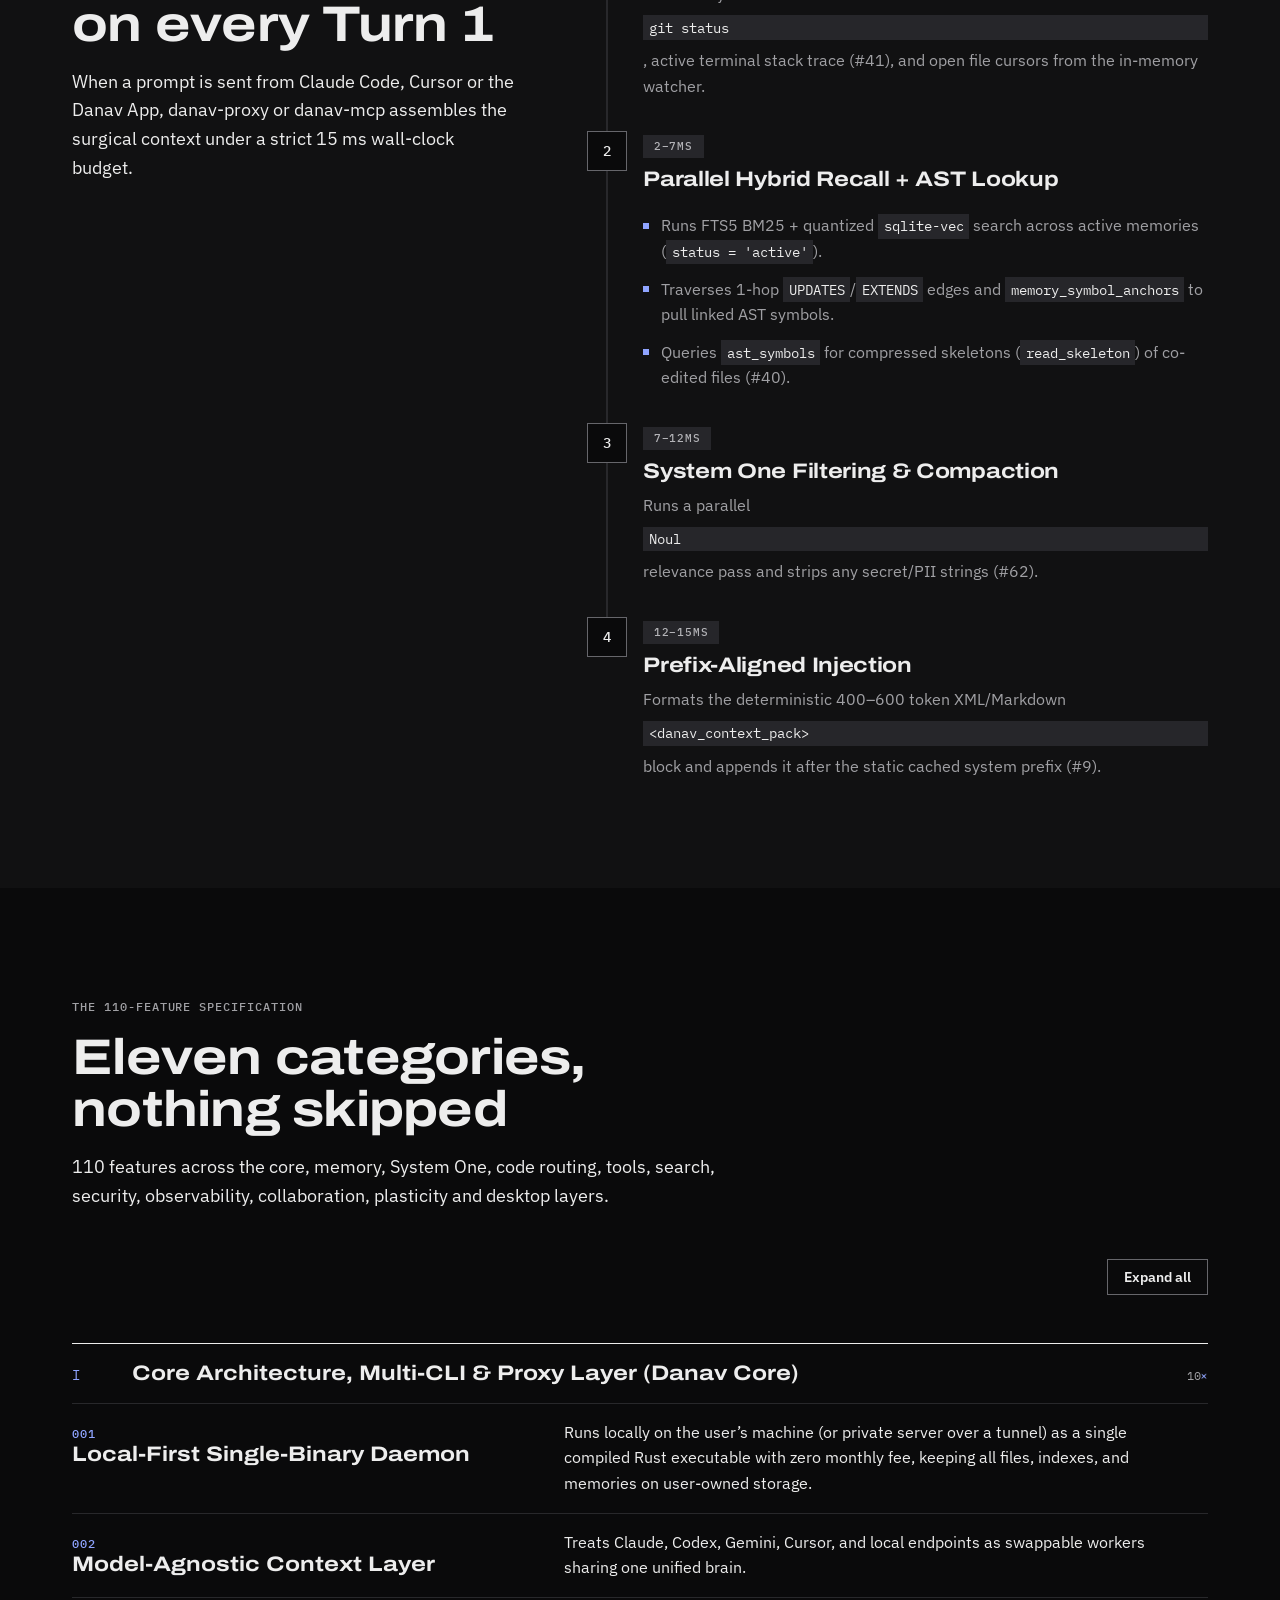
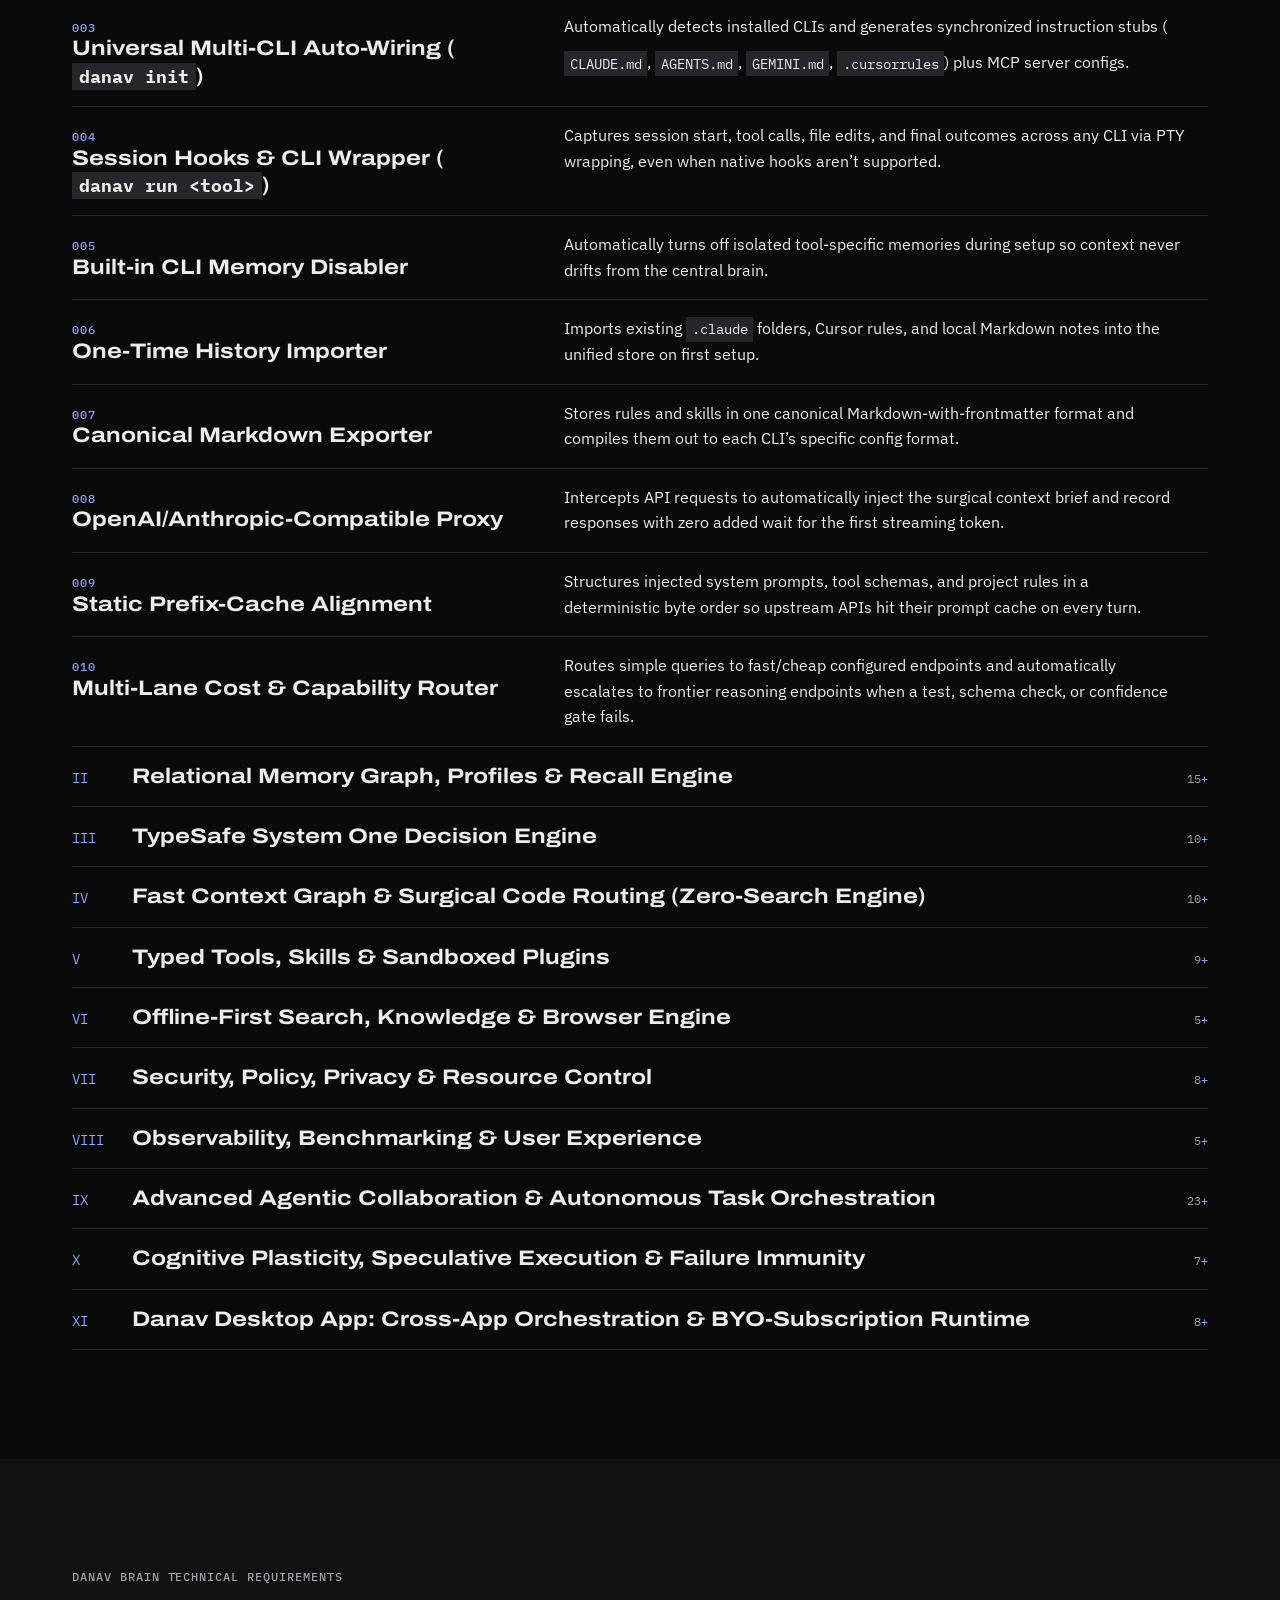
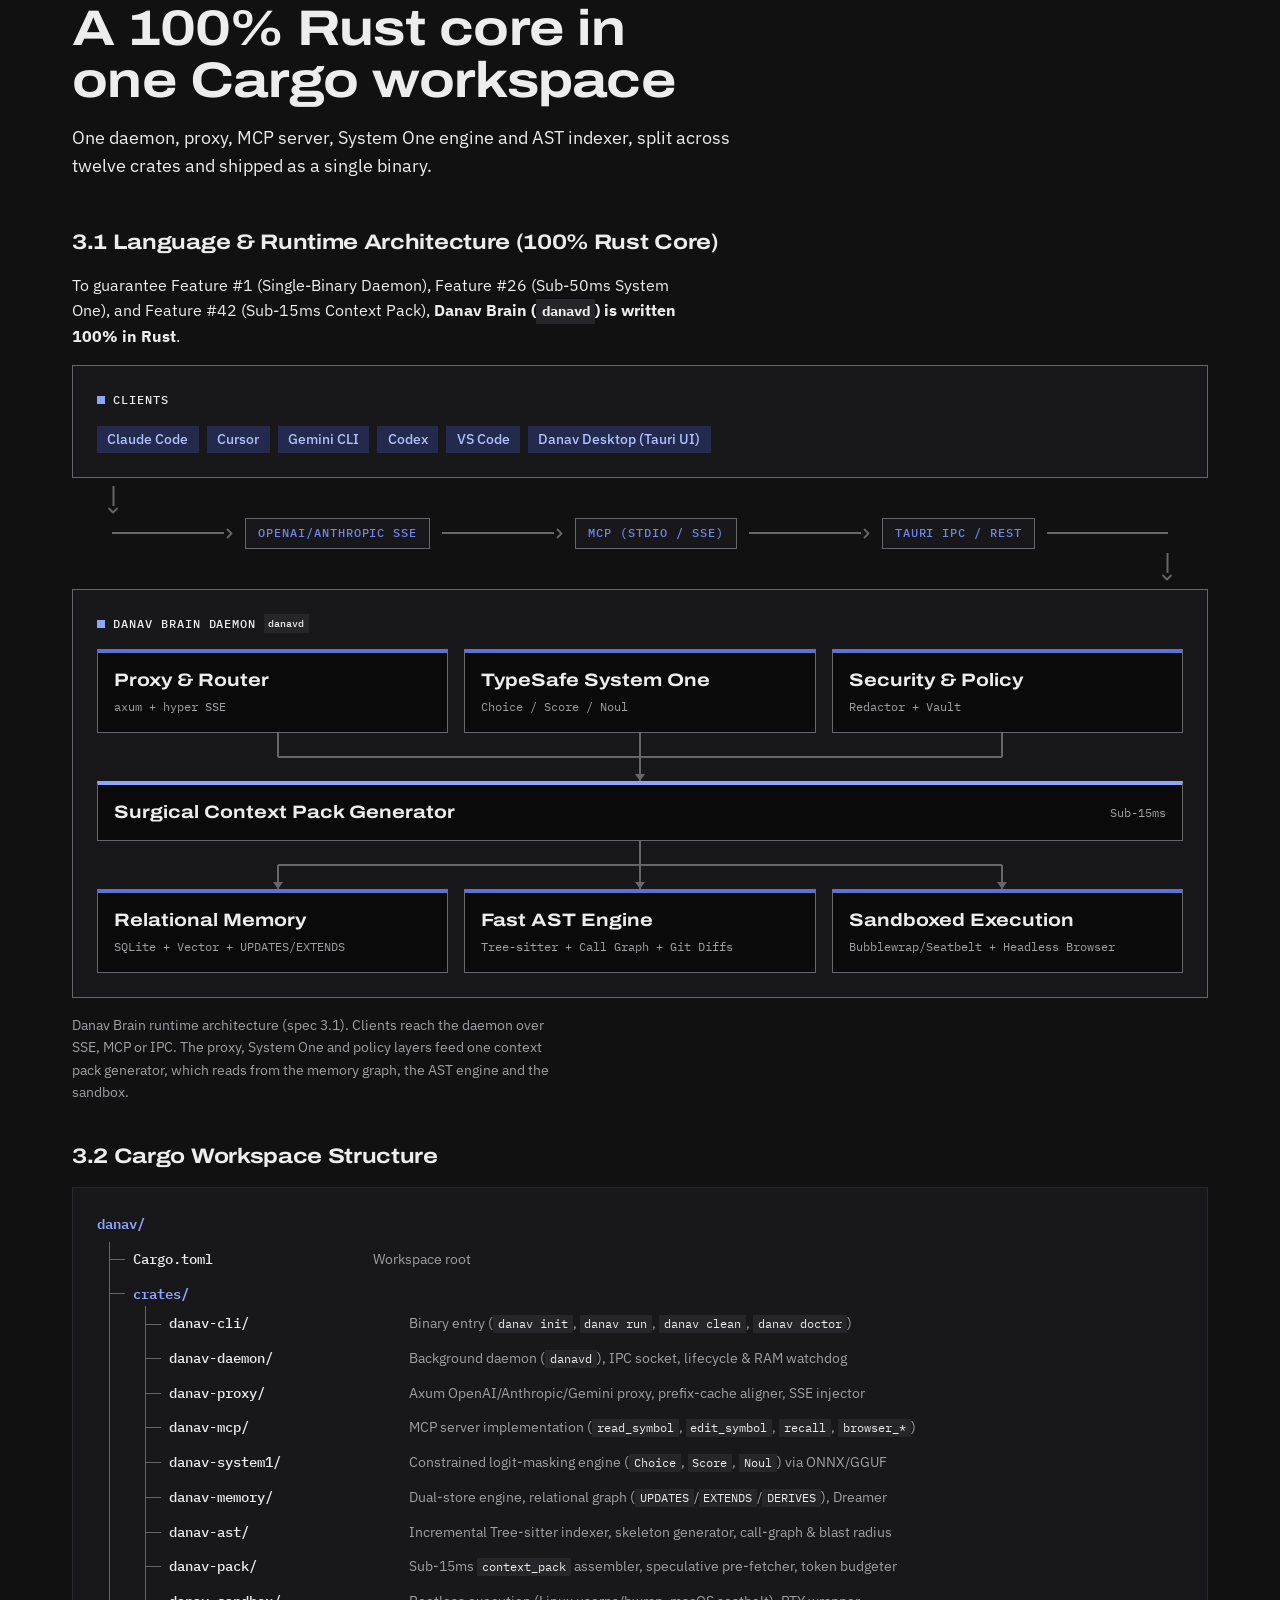
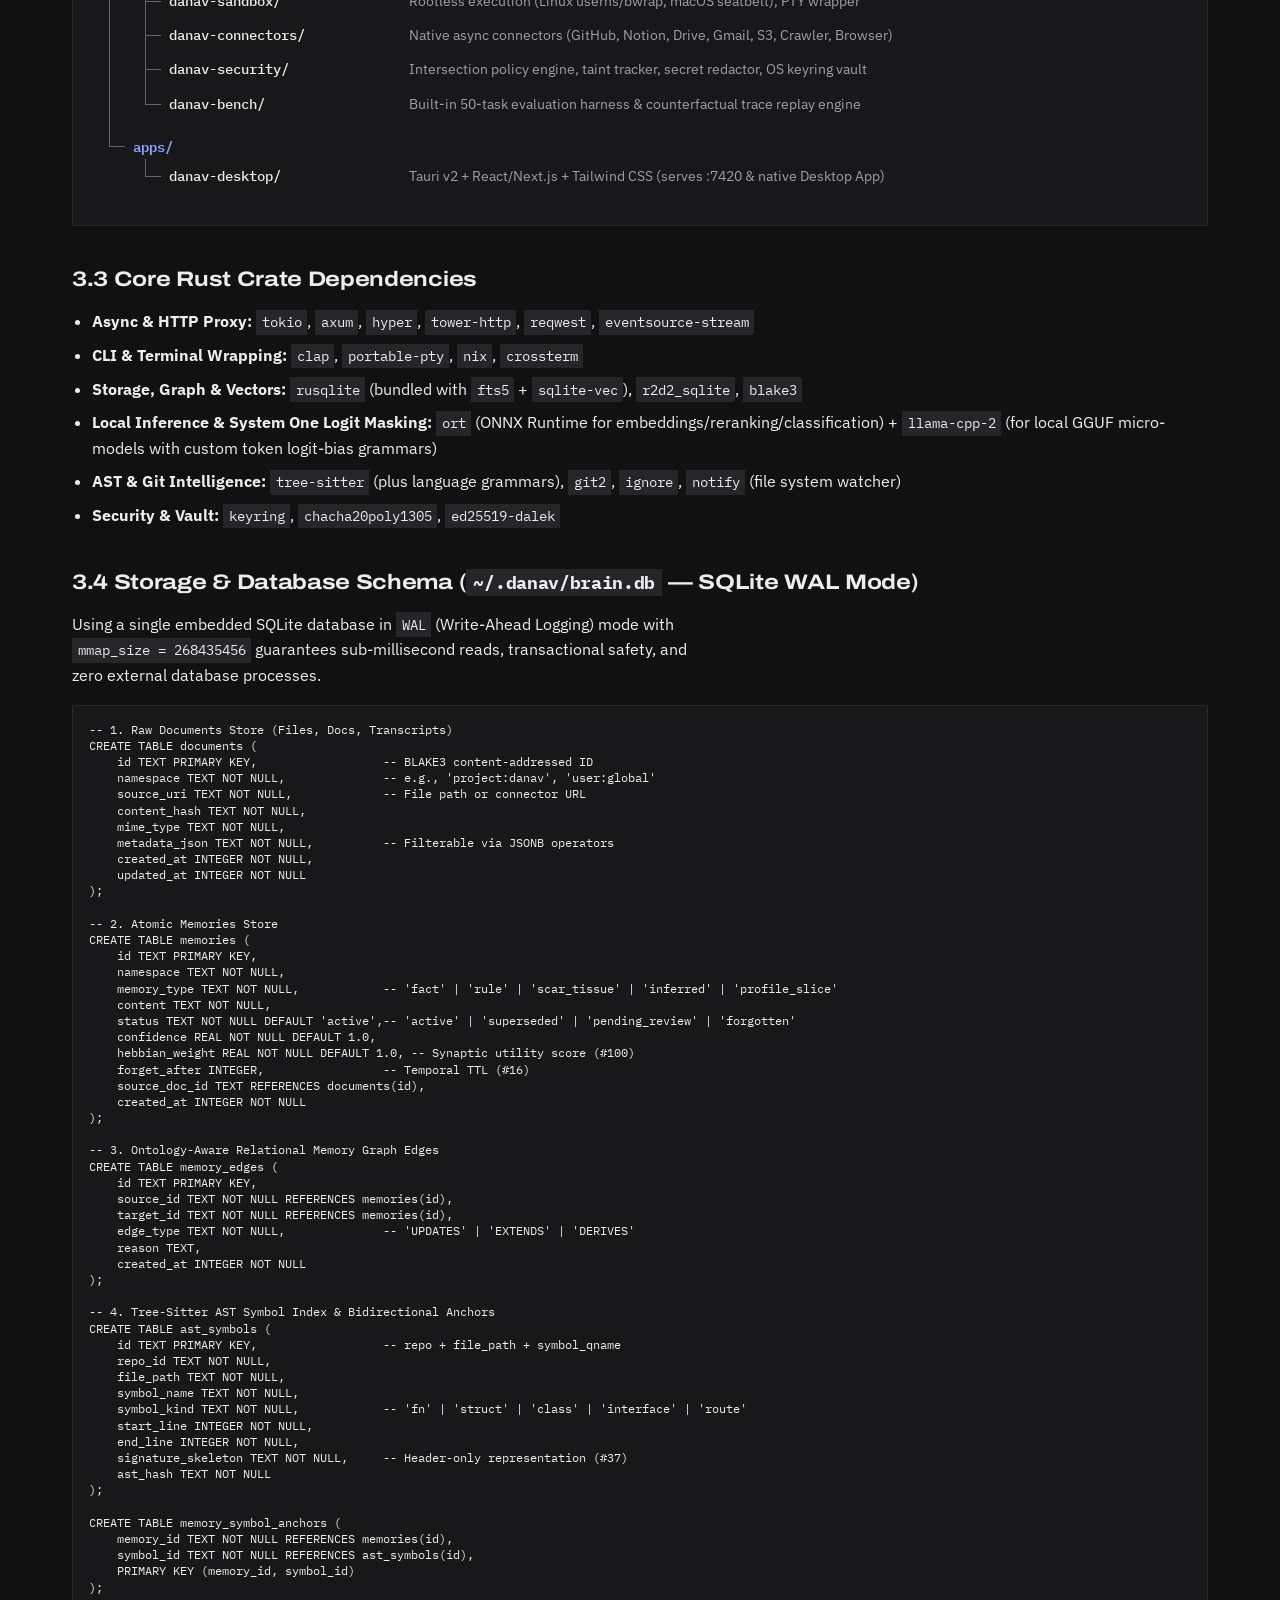
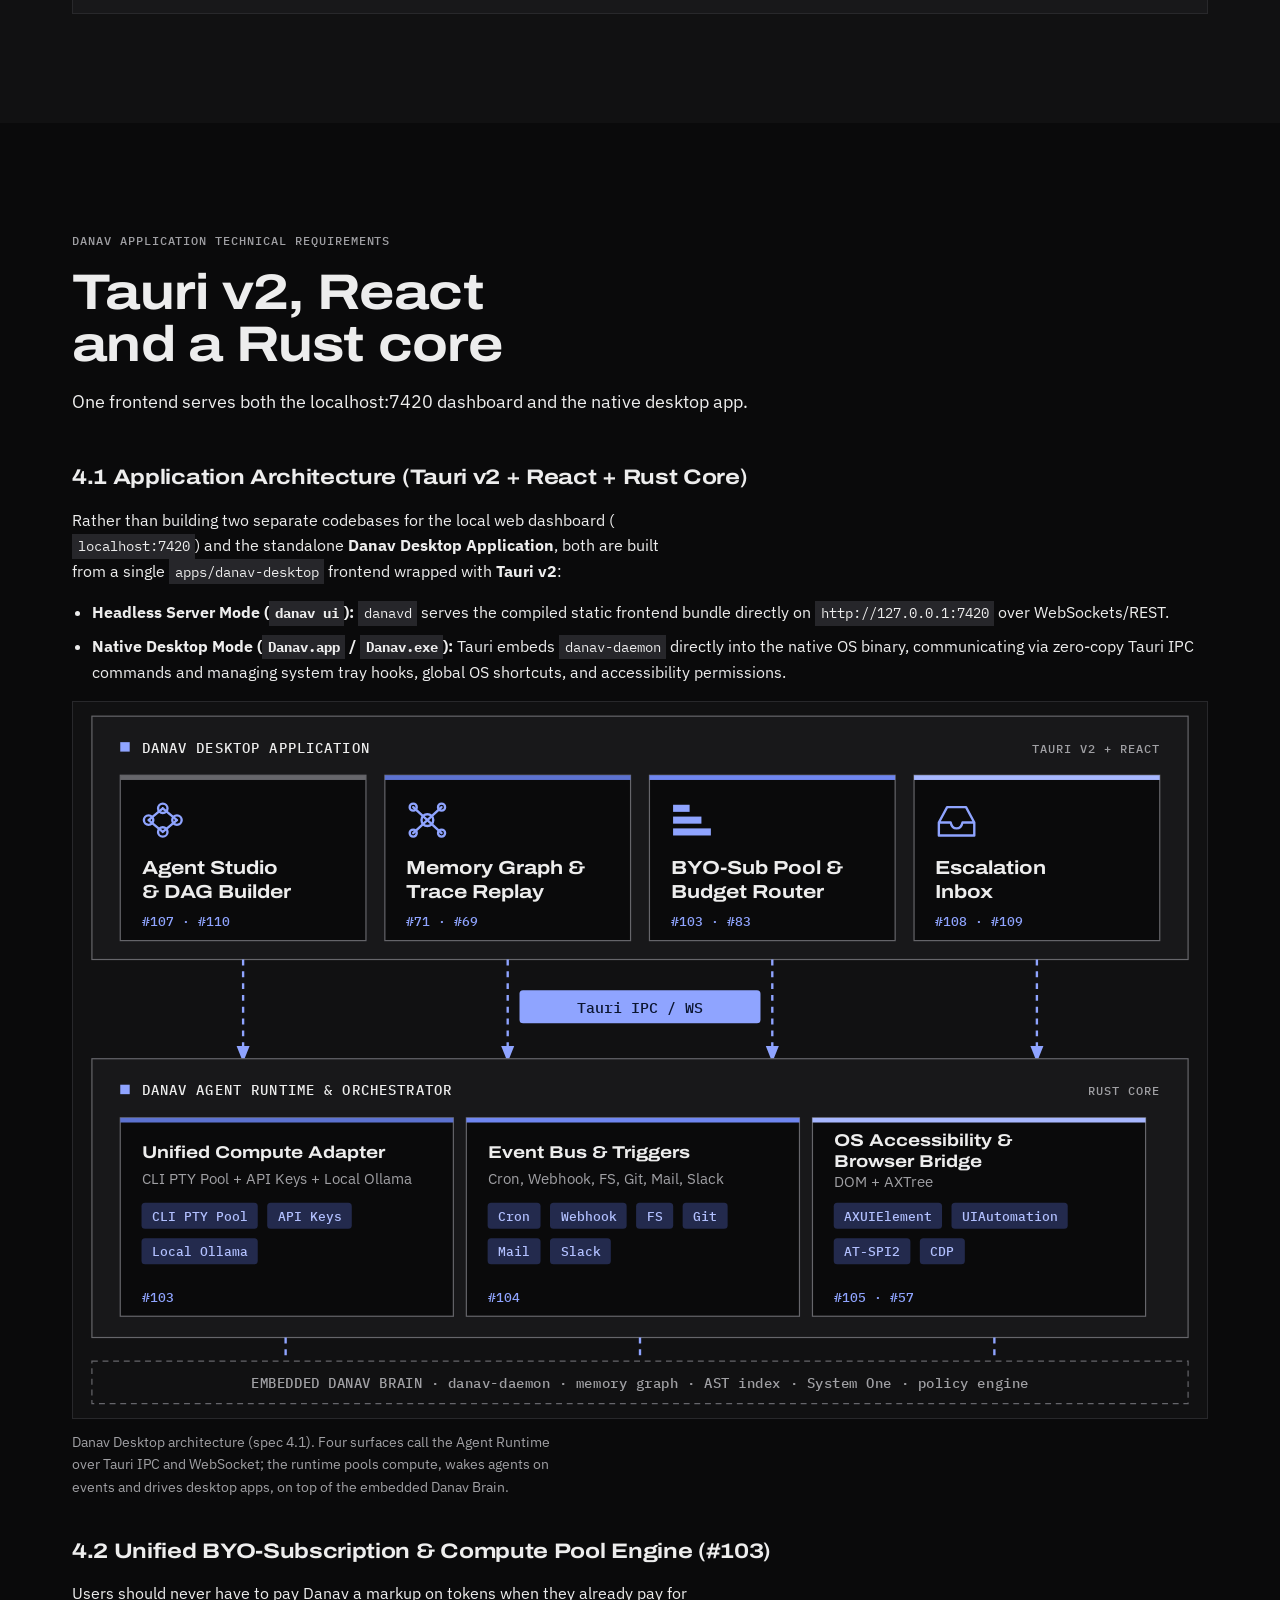
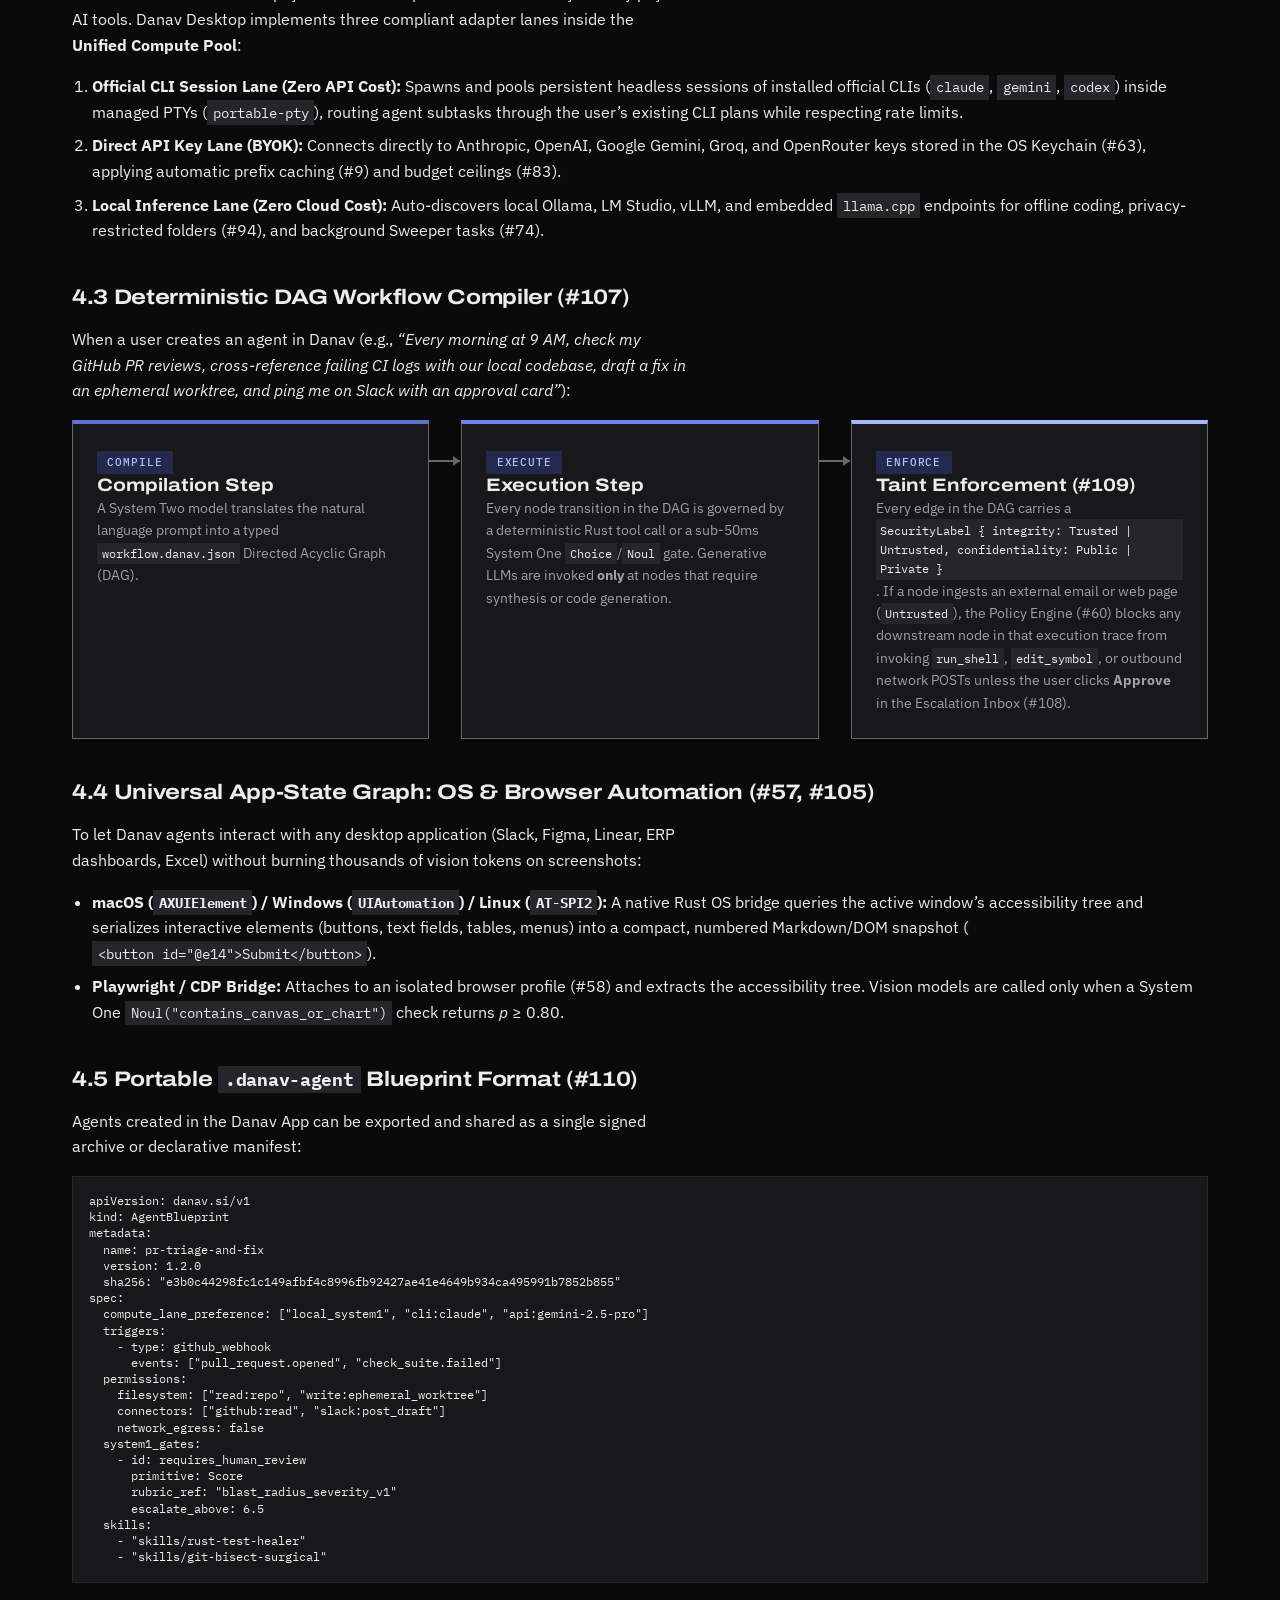
==== commit ab72512c: "fix(stage): group and position System One router title directly above the router box" ====
--- a/page/index.html
+++ b/page/index.html
@@ -152,7 +152,7 @@
                   <li><button class="request" type="button" data-scenario="3"><span class="request__text">Refactor auth across five files</span><span class="request__kind">Plan</span></button></li>
                 </ul>
               </div>
-              <div class="stage__col">
+              <div class="stage__col stage__col--router">
                 <p class="stage__col-title">System One router</p>
                 <div class="router" id="router-node" data-state="idle"><span class="router__bar"
                     aria-hidden="true"></span>
--- a/page/style.css
+++ b/page/style.css
@@ -945,6 +945,11 @@
   min-width: 0;
 }
 
+.stage__col--router {
+  justify-content: center;
+  gap: var(--space-2);
+}
+
 .stage__col-title {
   font-family: var(--font-mono);
   font-size: var(--text-xs);
@@ -1024,7 +1029,7 @@
   position: relative;
   display: grid;
   gap: var(--space-3);
-  margin-block: auto;
+  margin-block: 0;
   padding: var(--space-4);
   overflow: hidden;
   border: var(--border-width) solid var(--color-text);
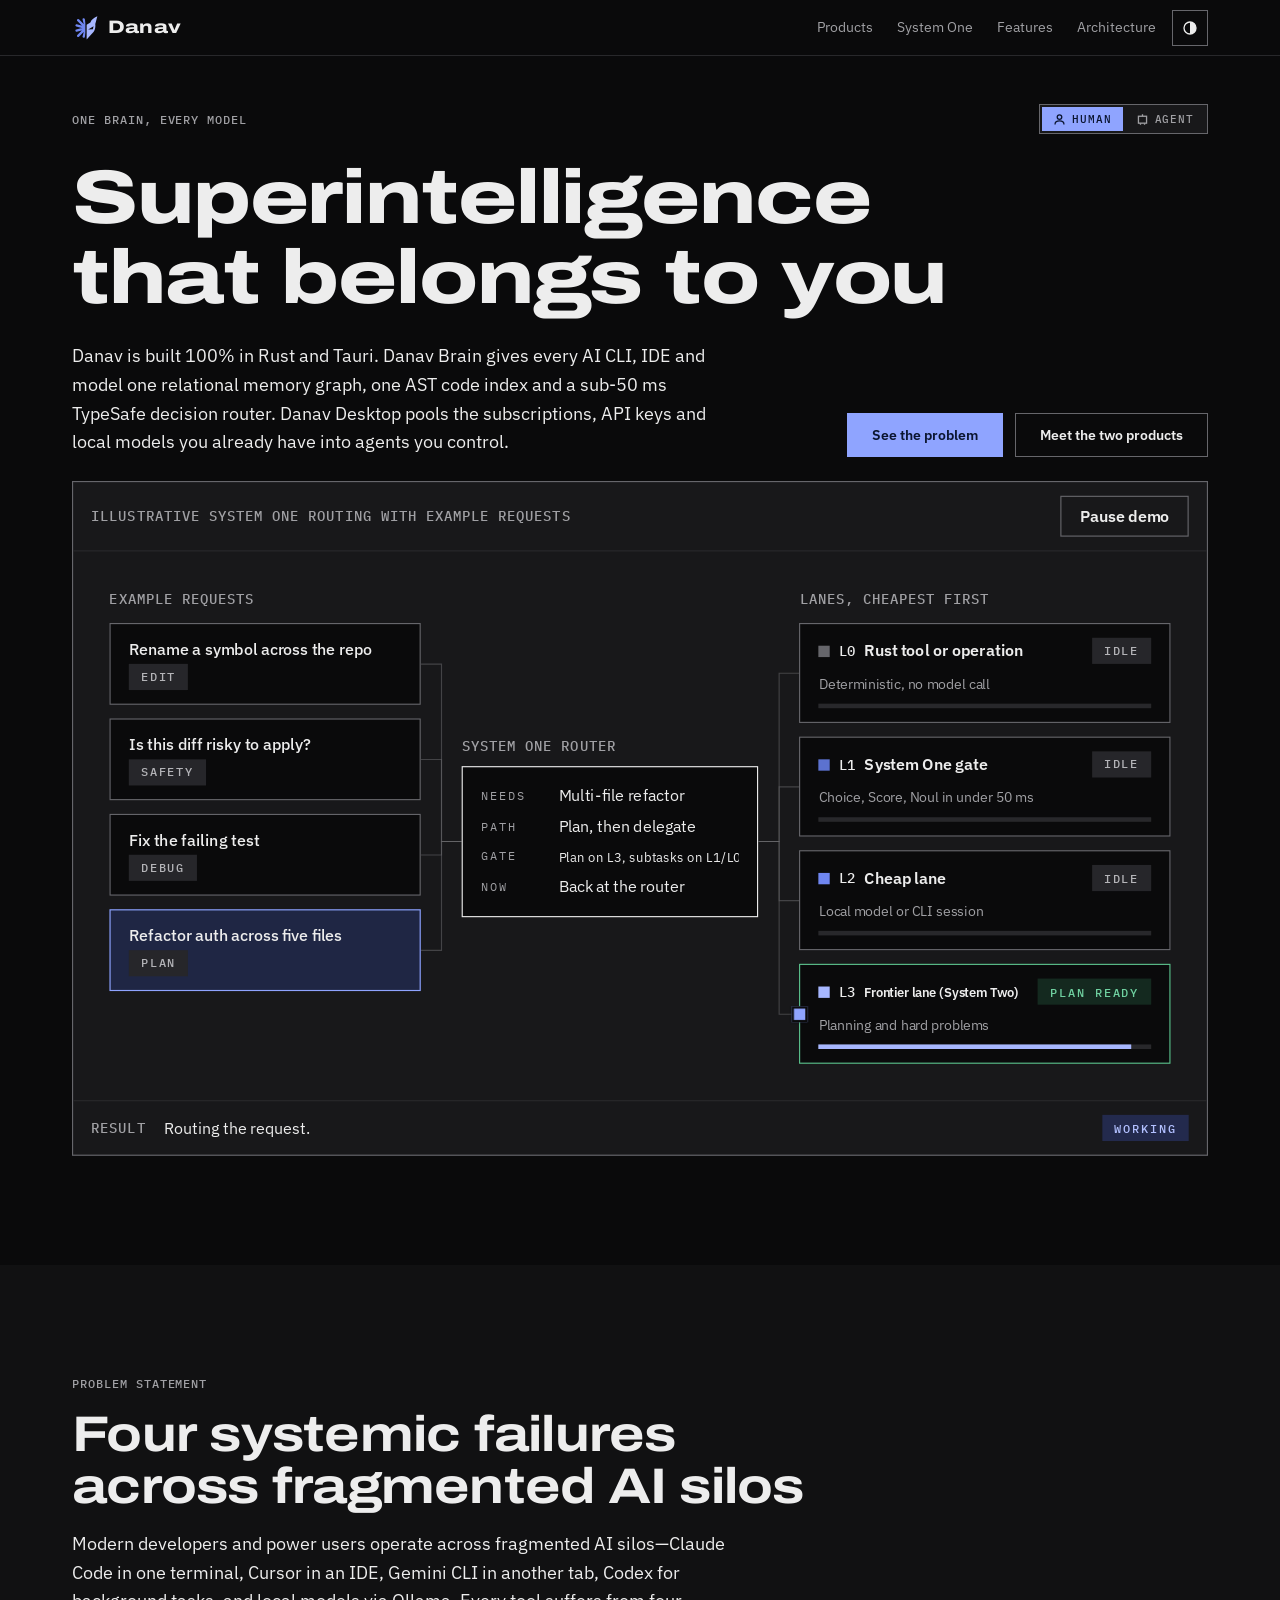
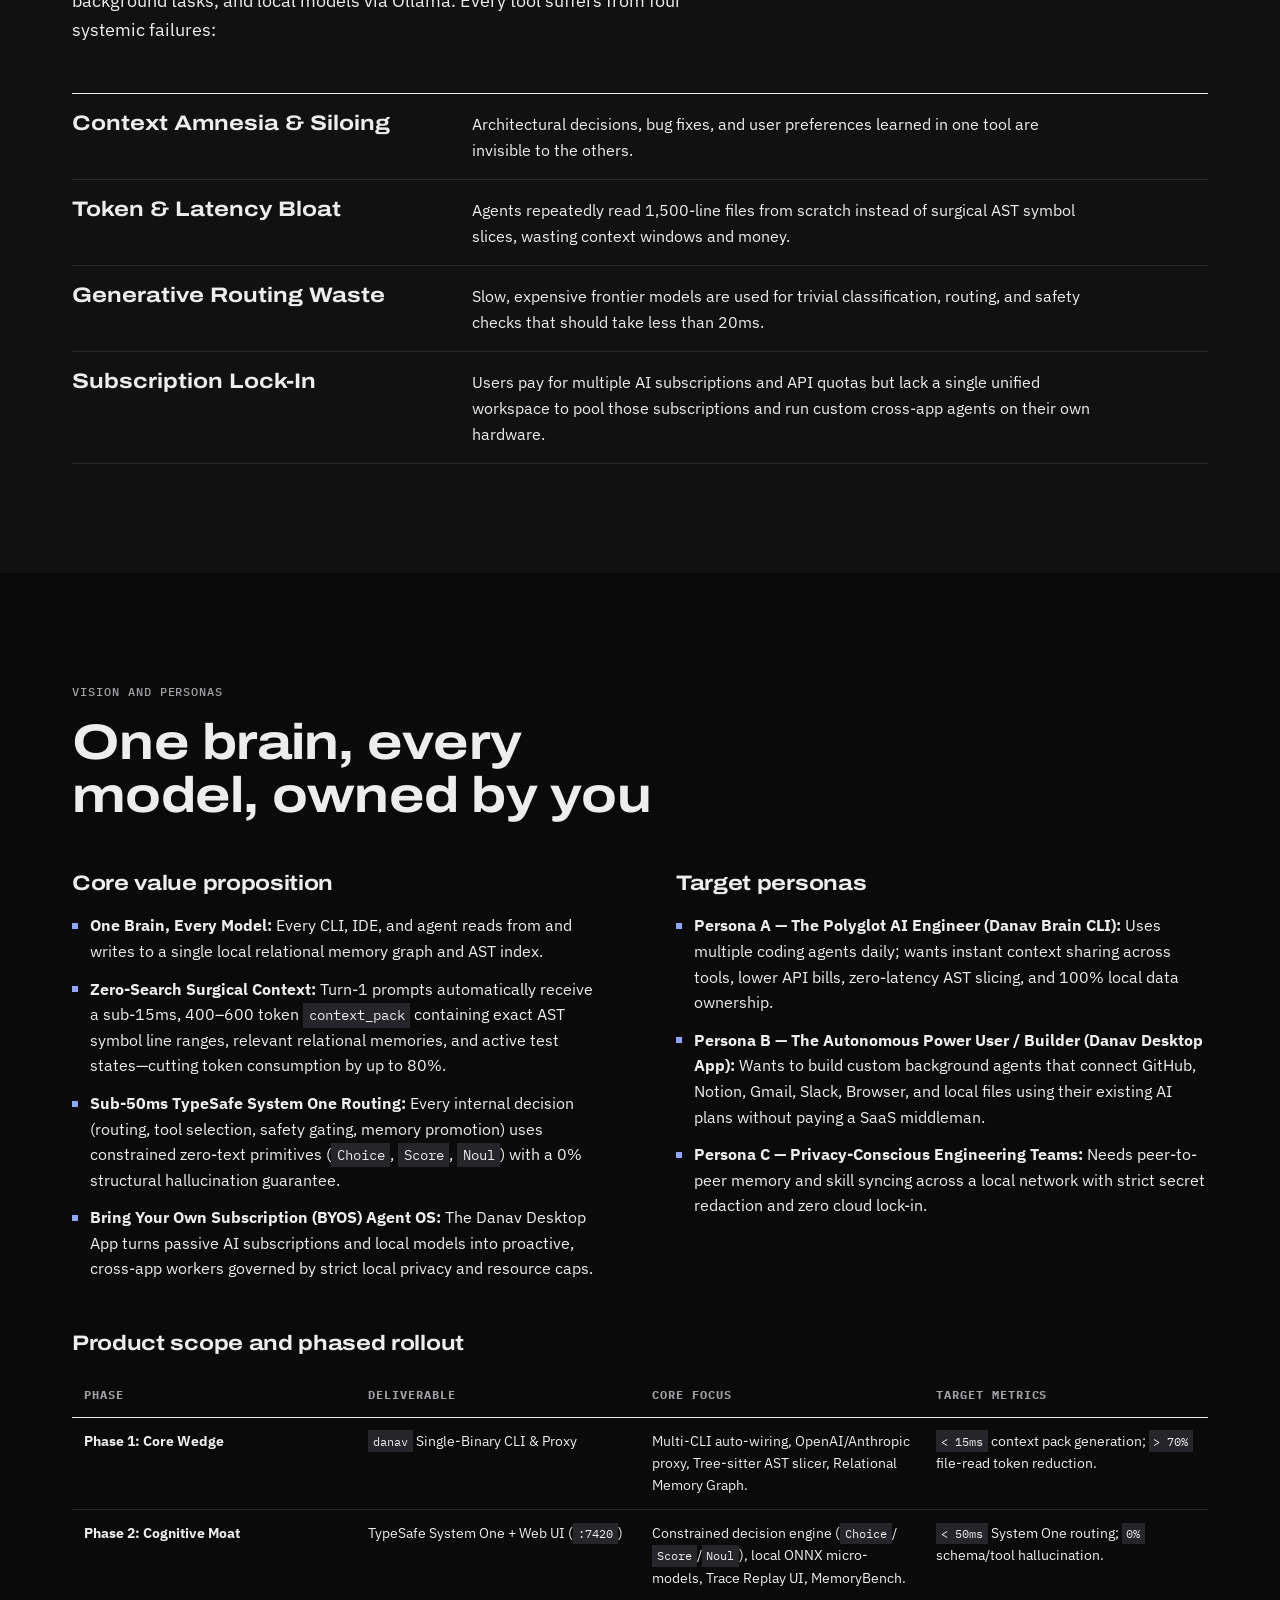
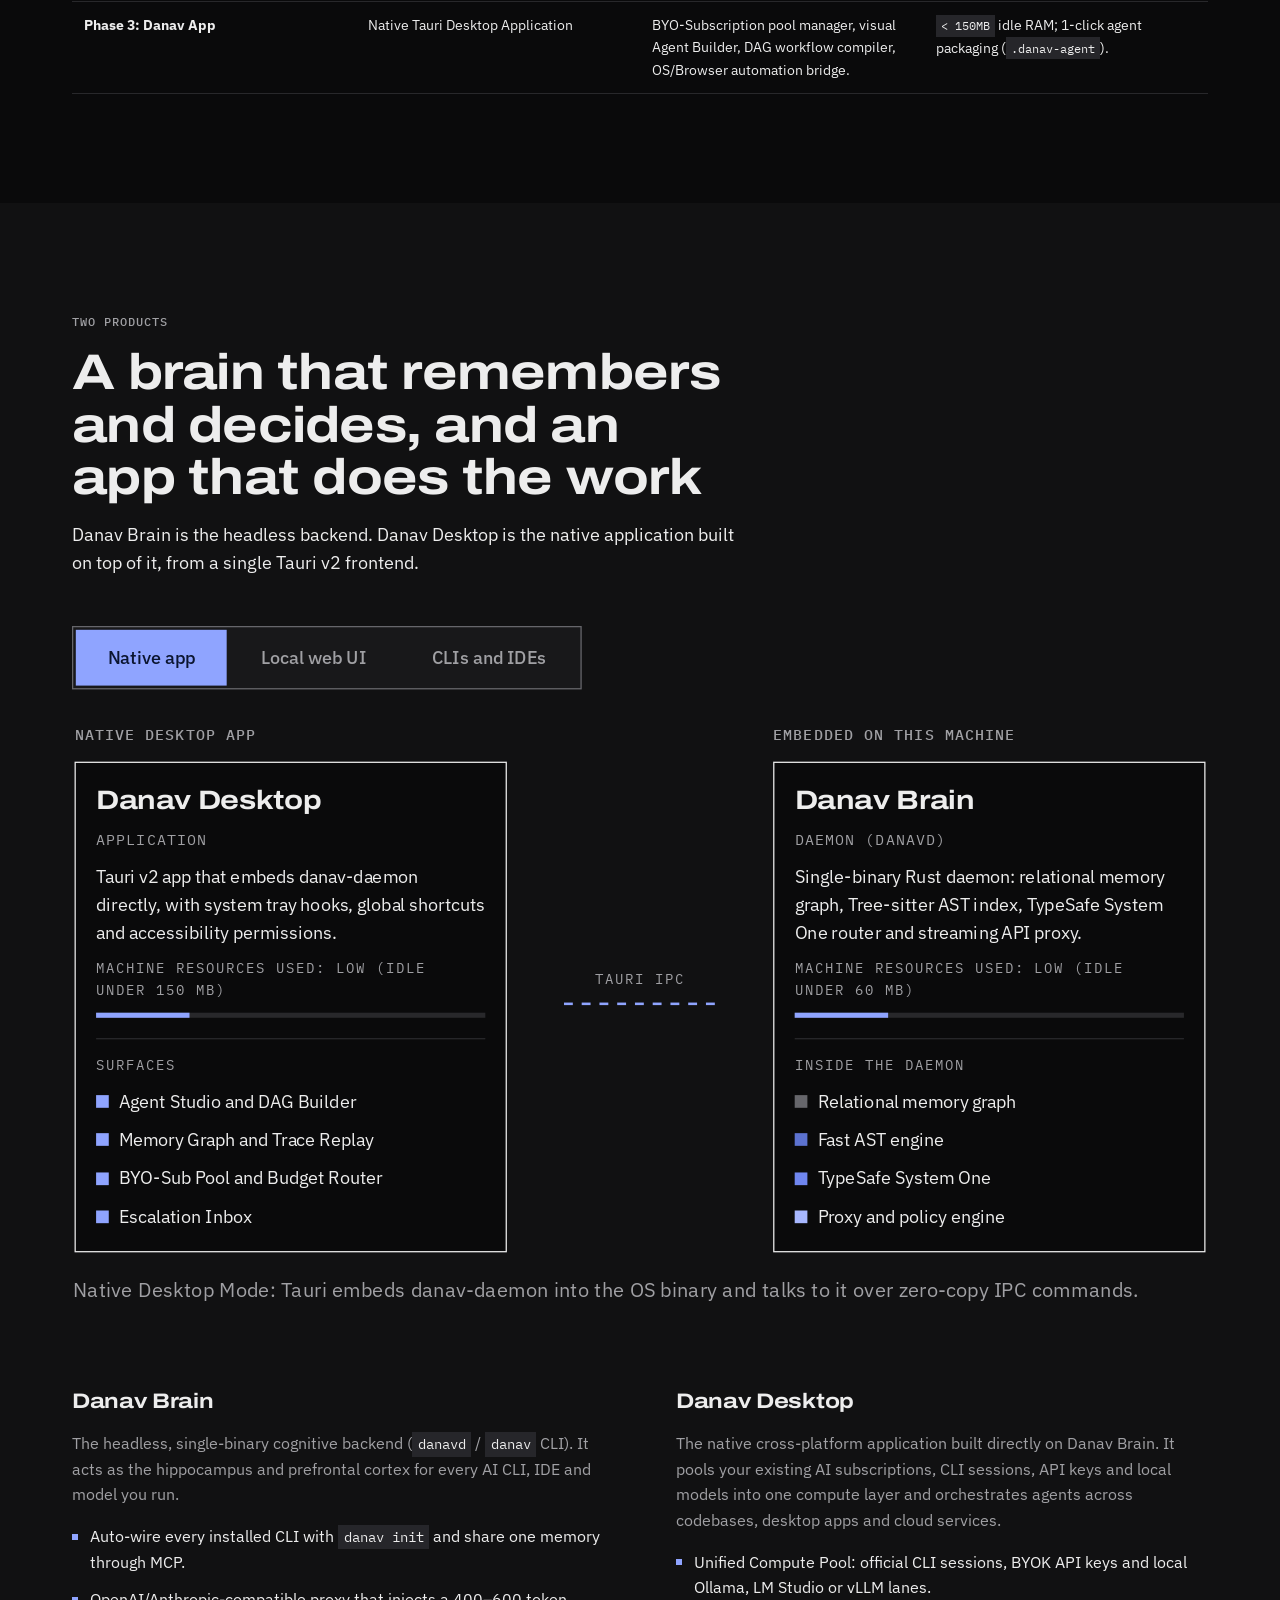
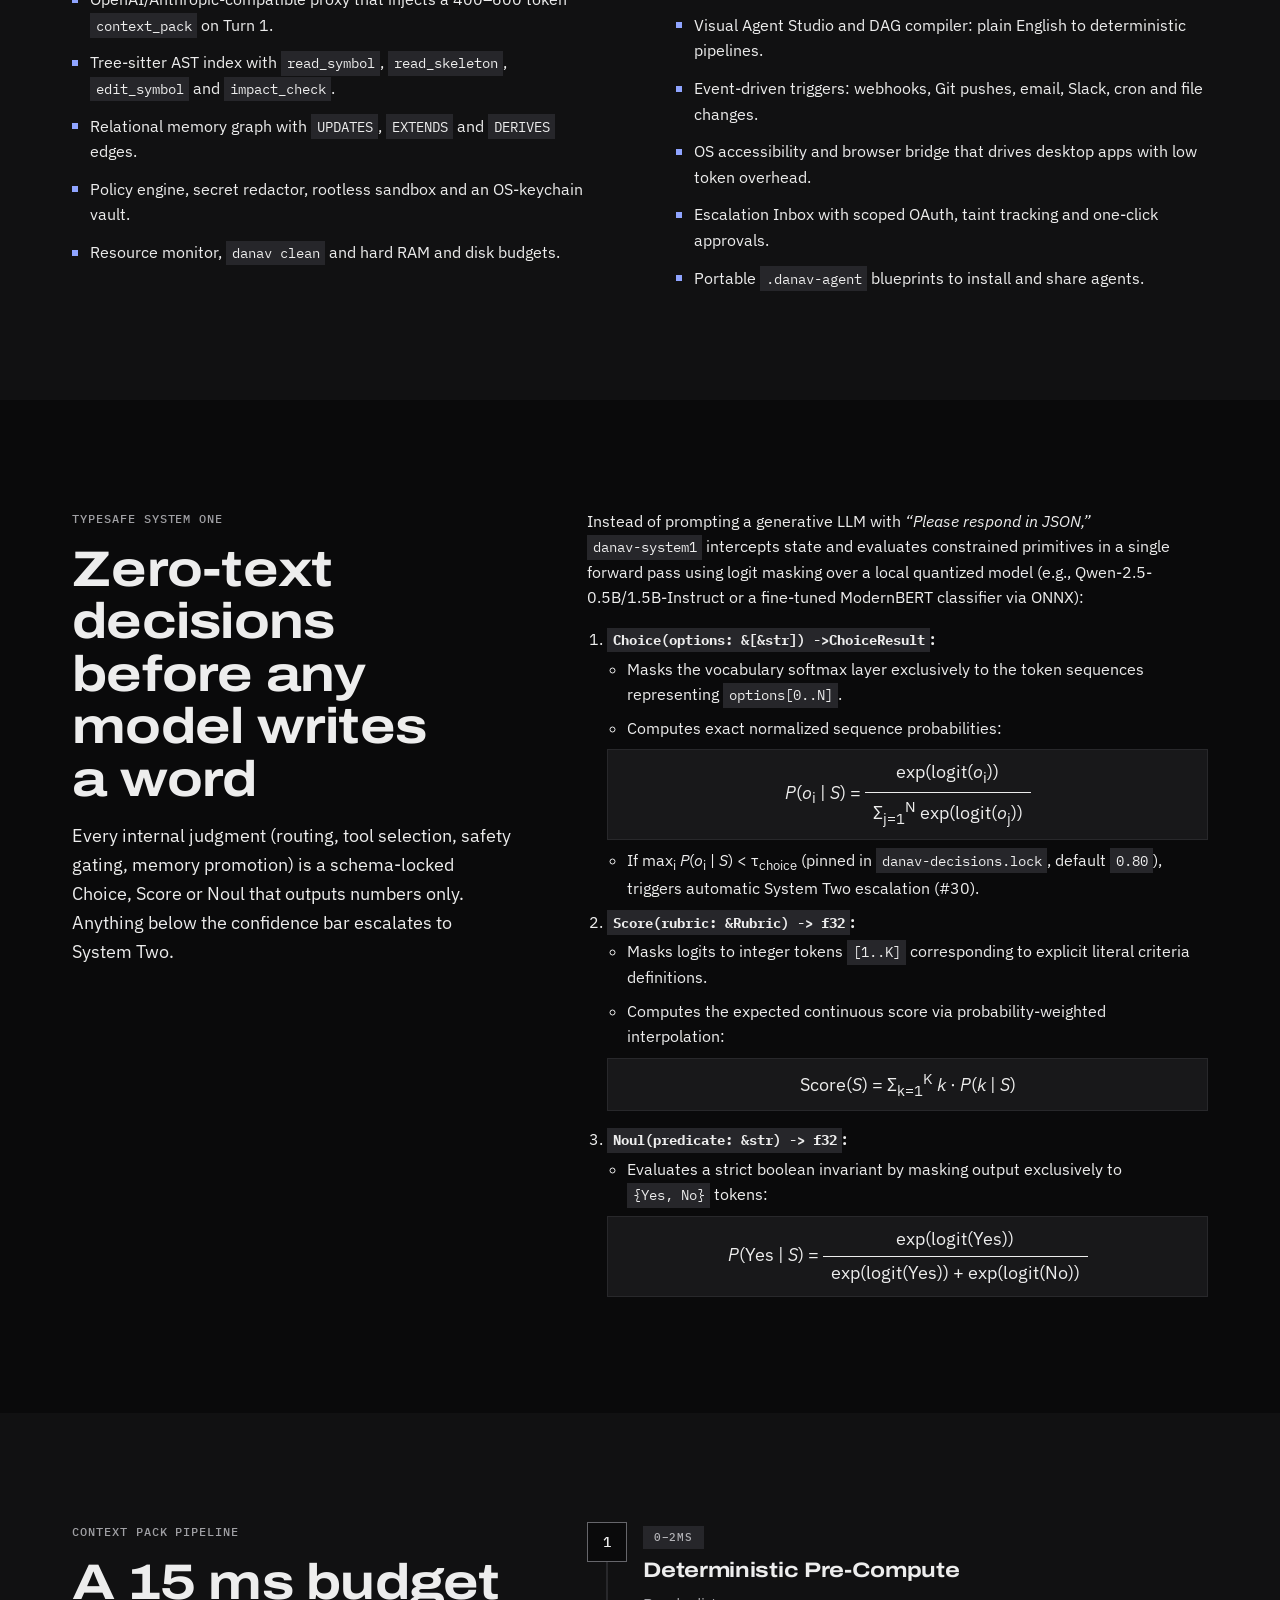
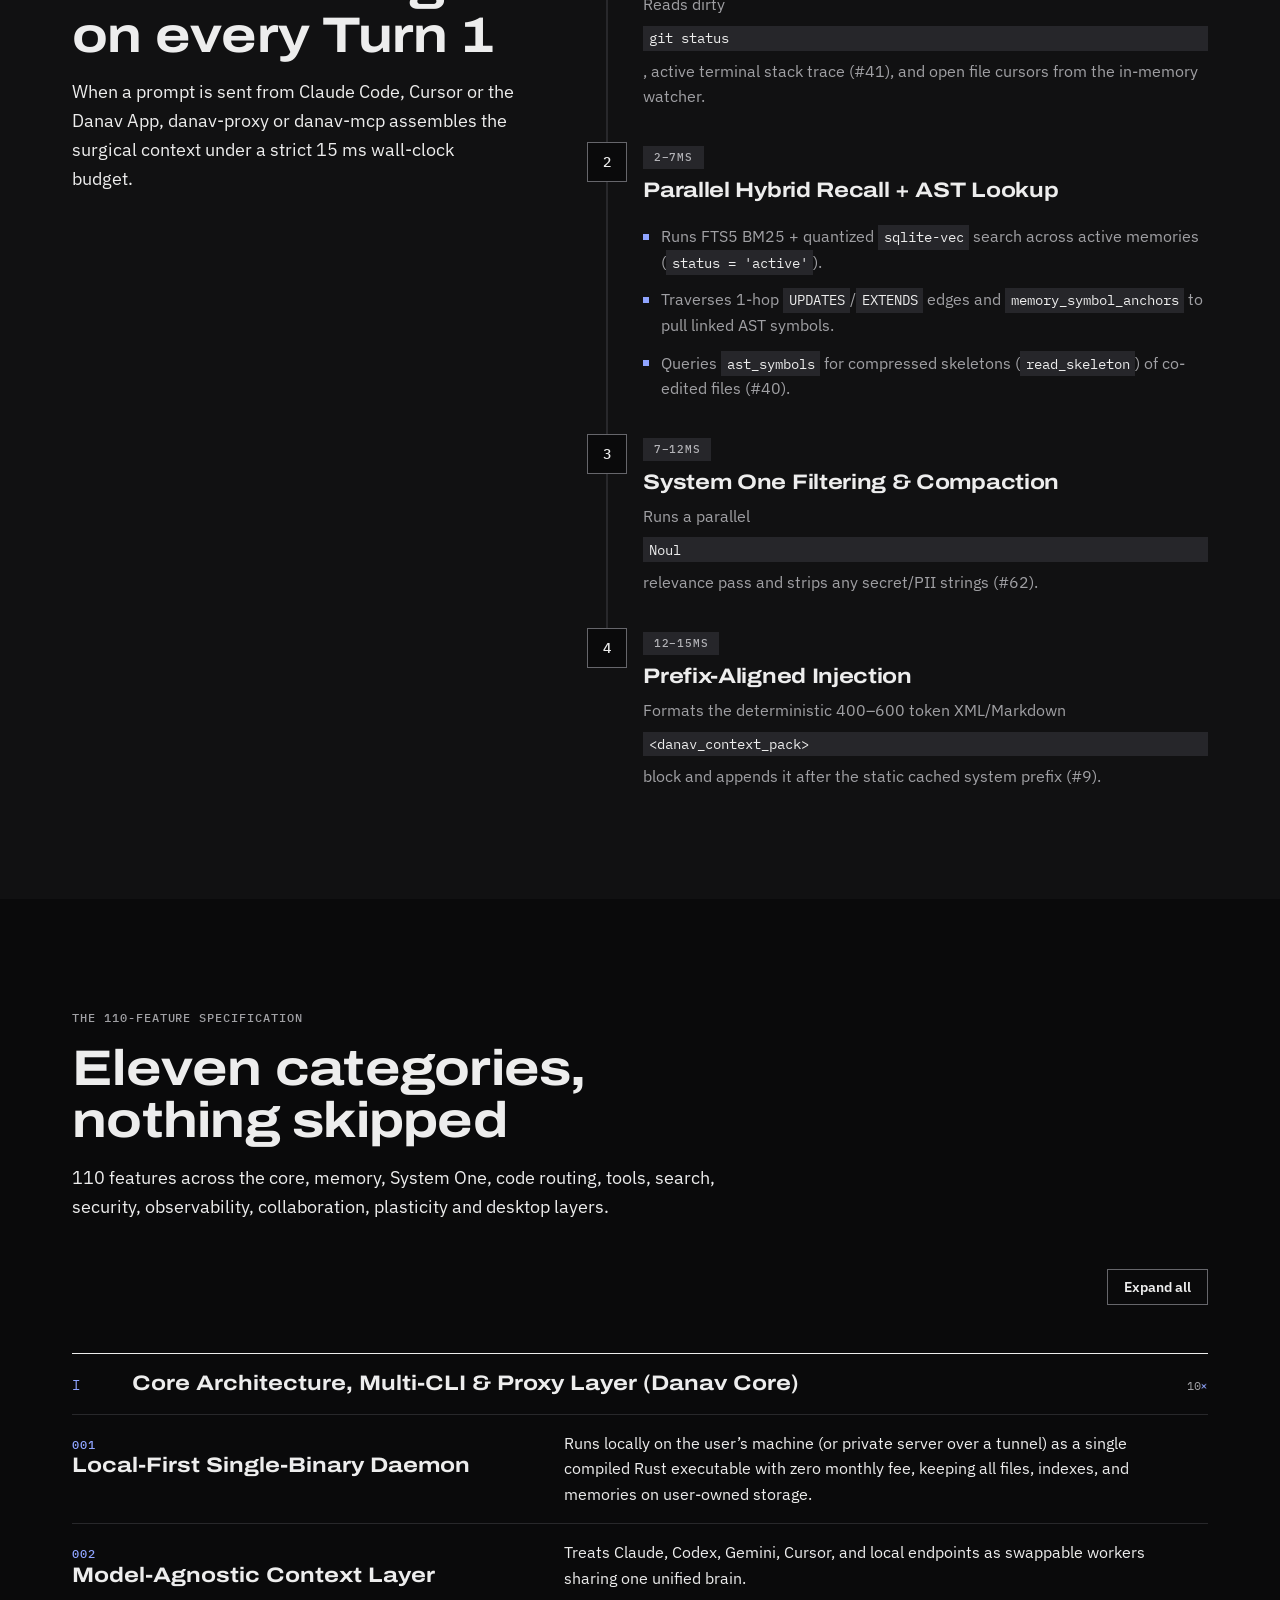
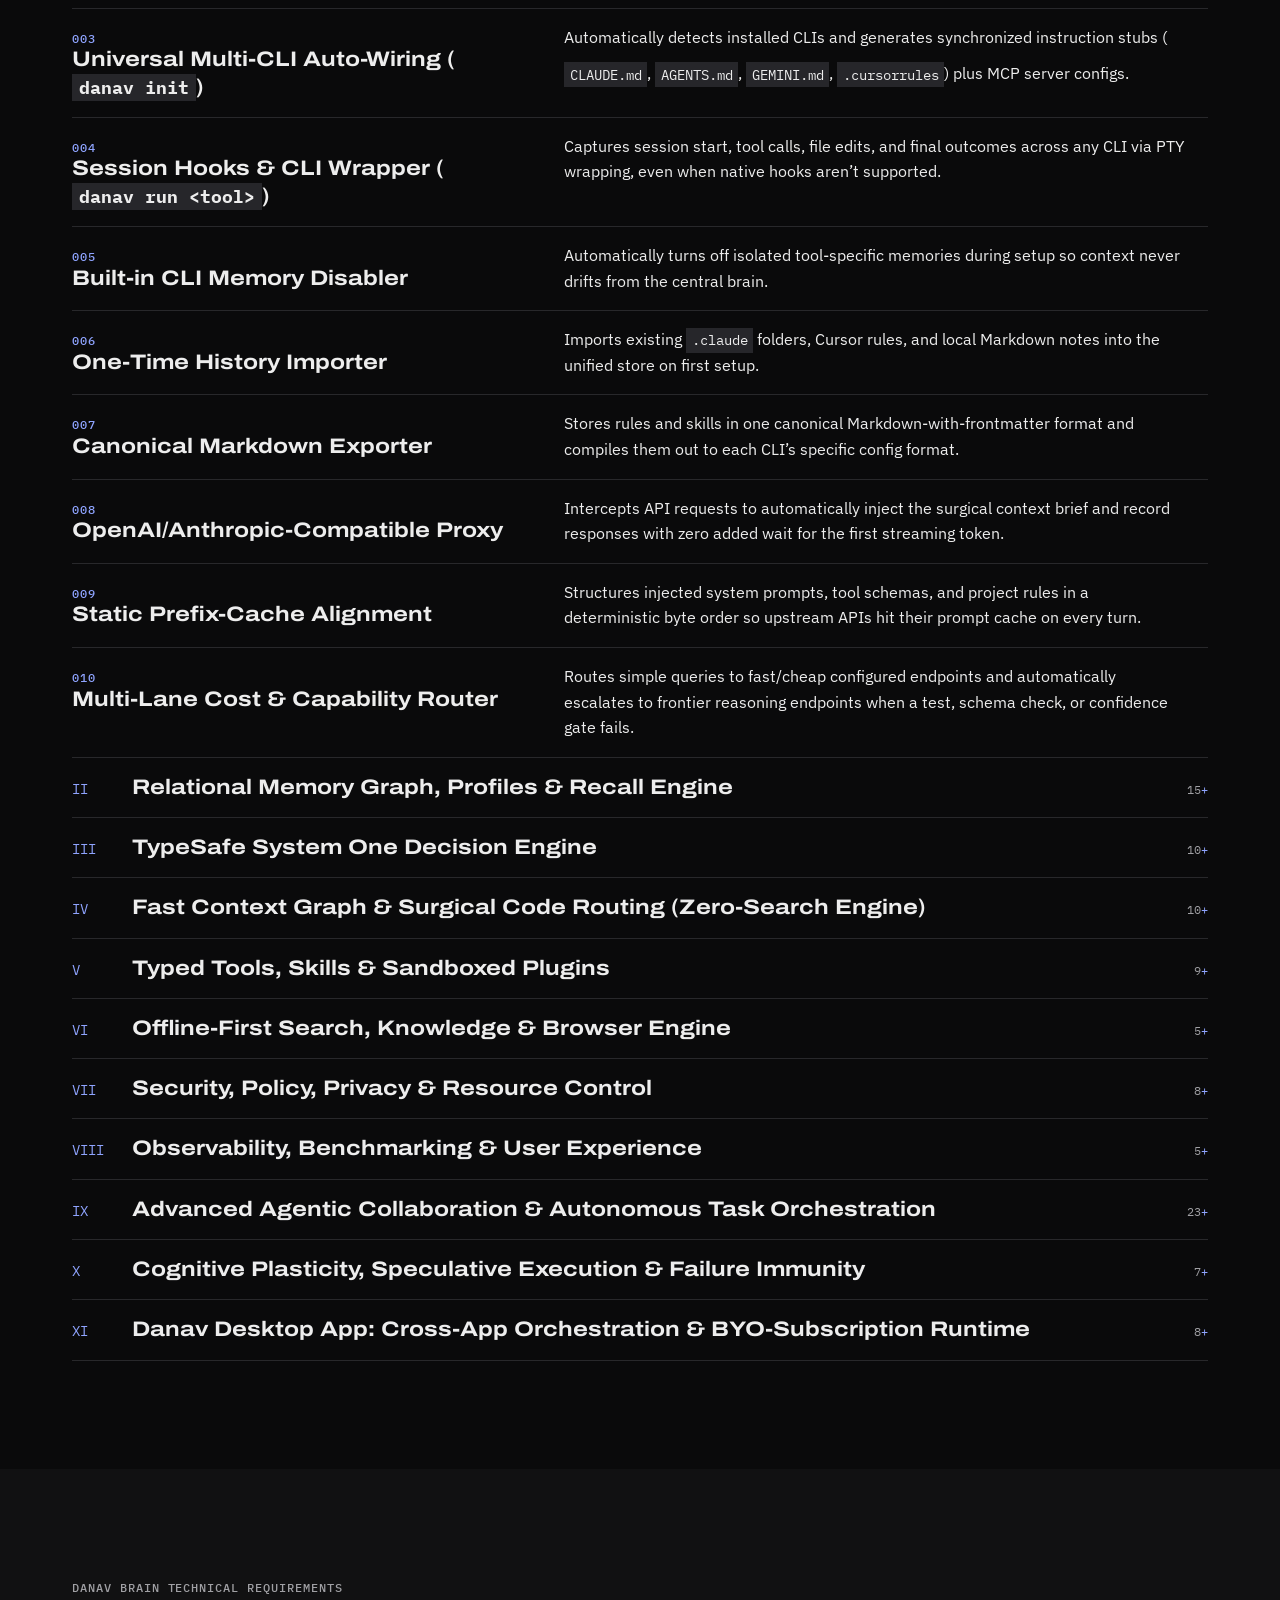
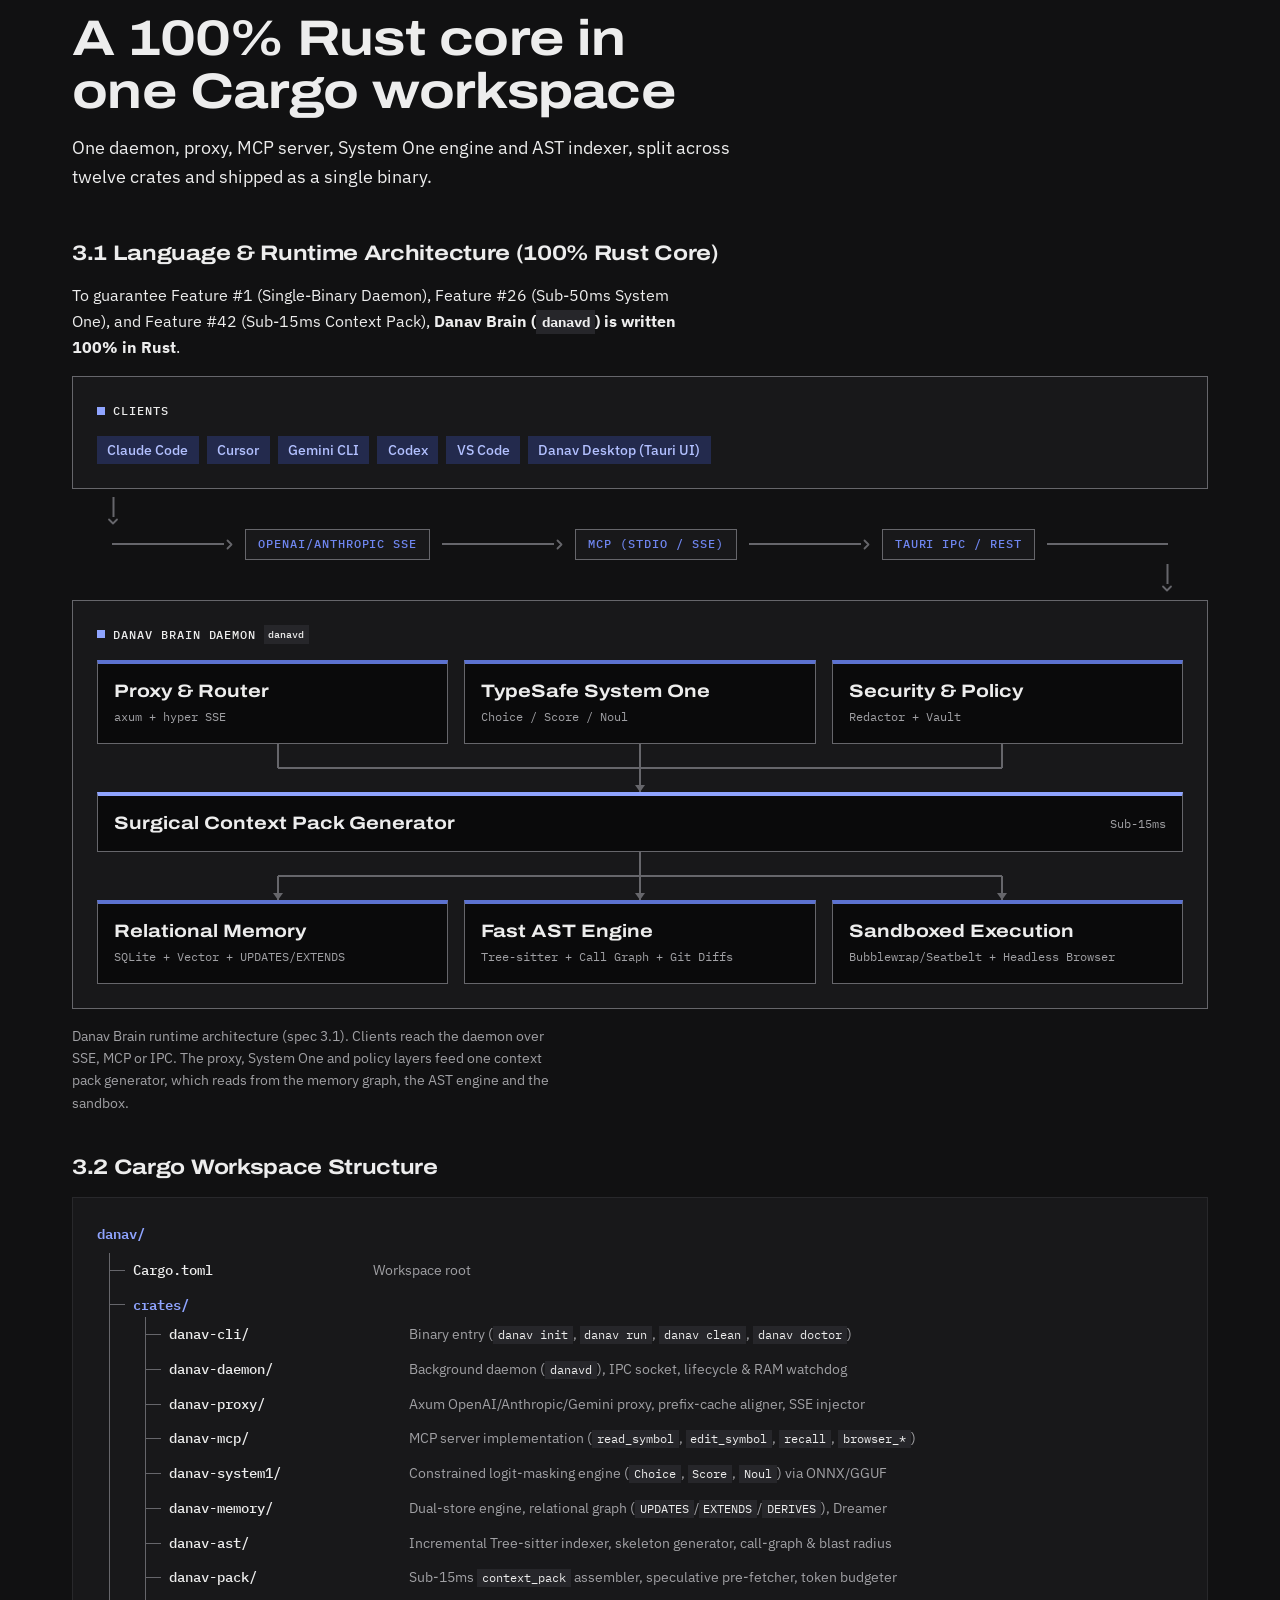
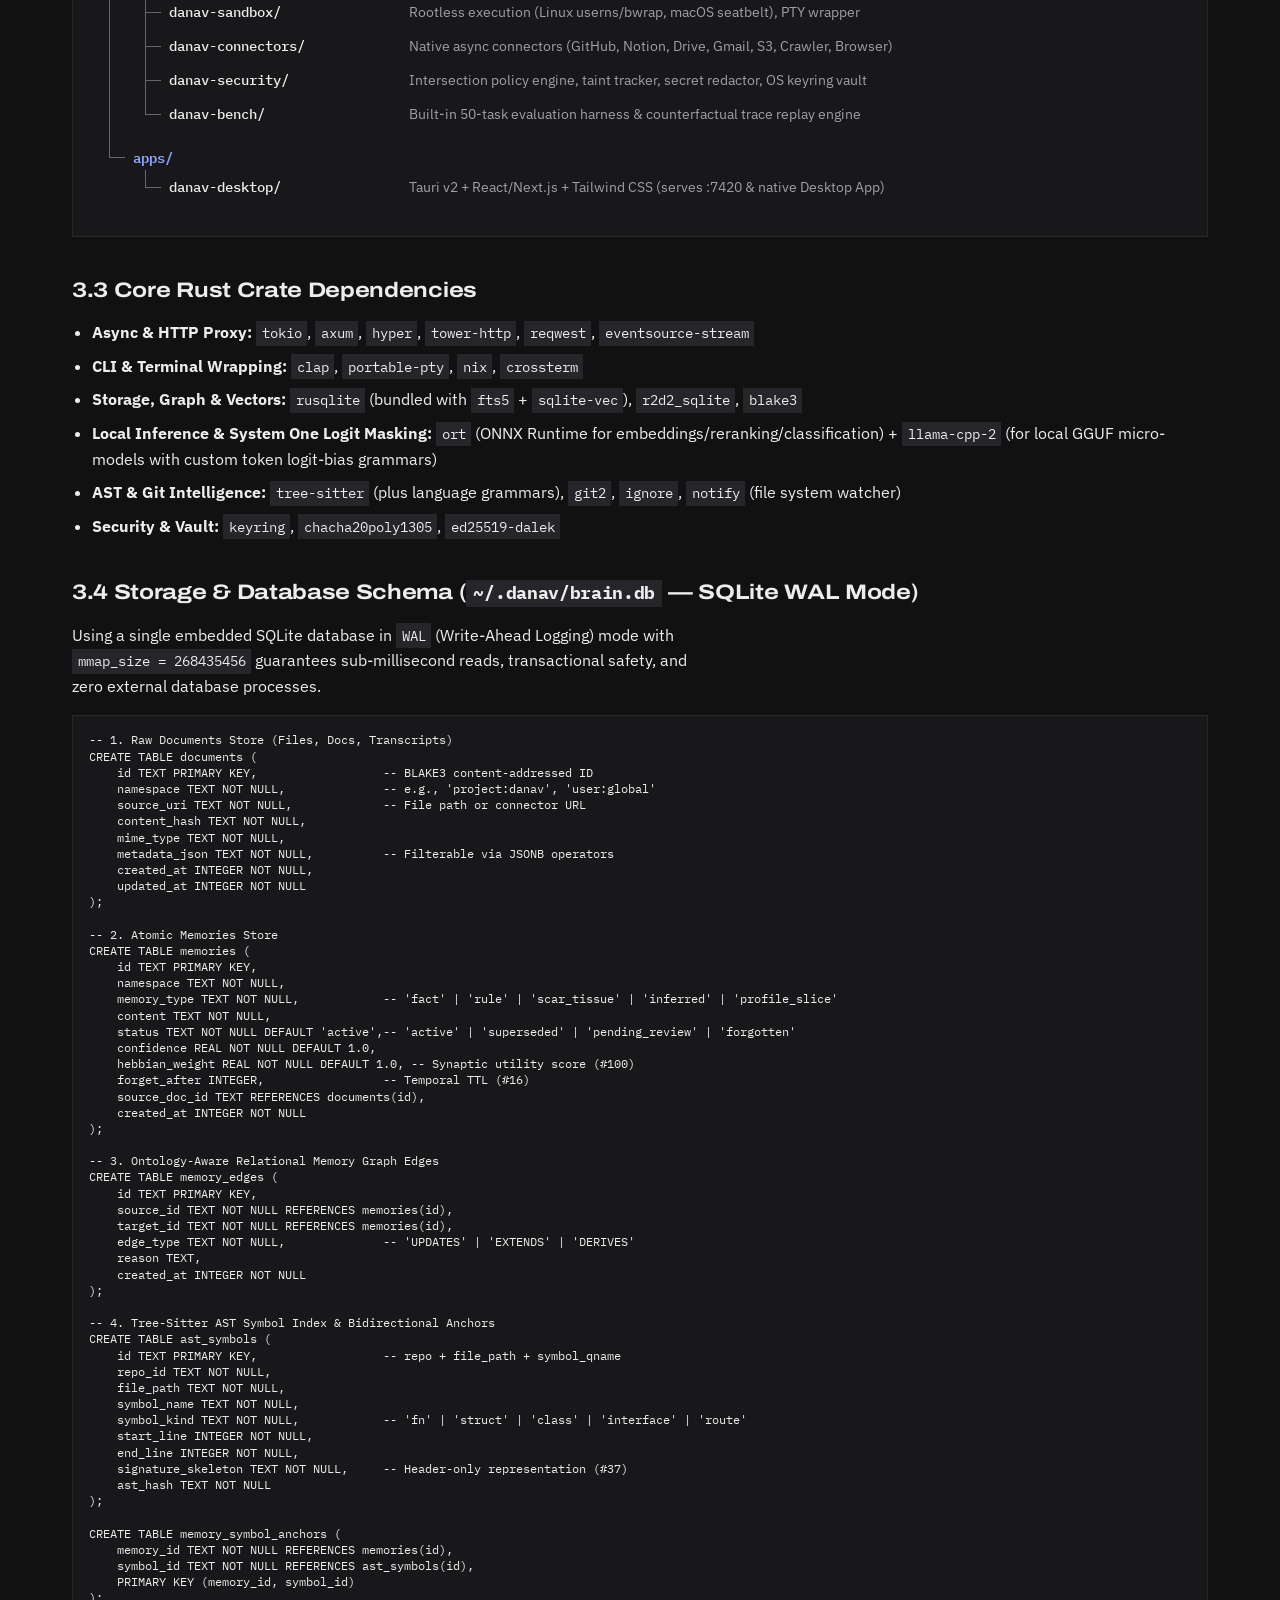
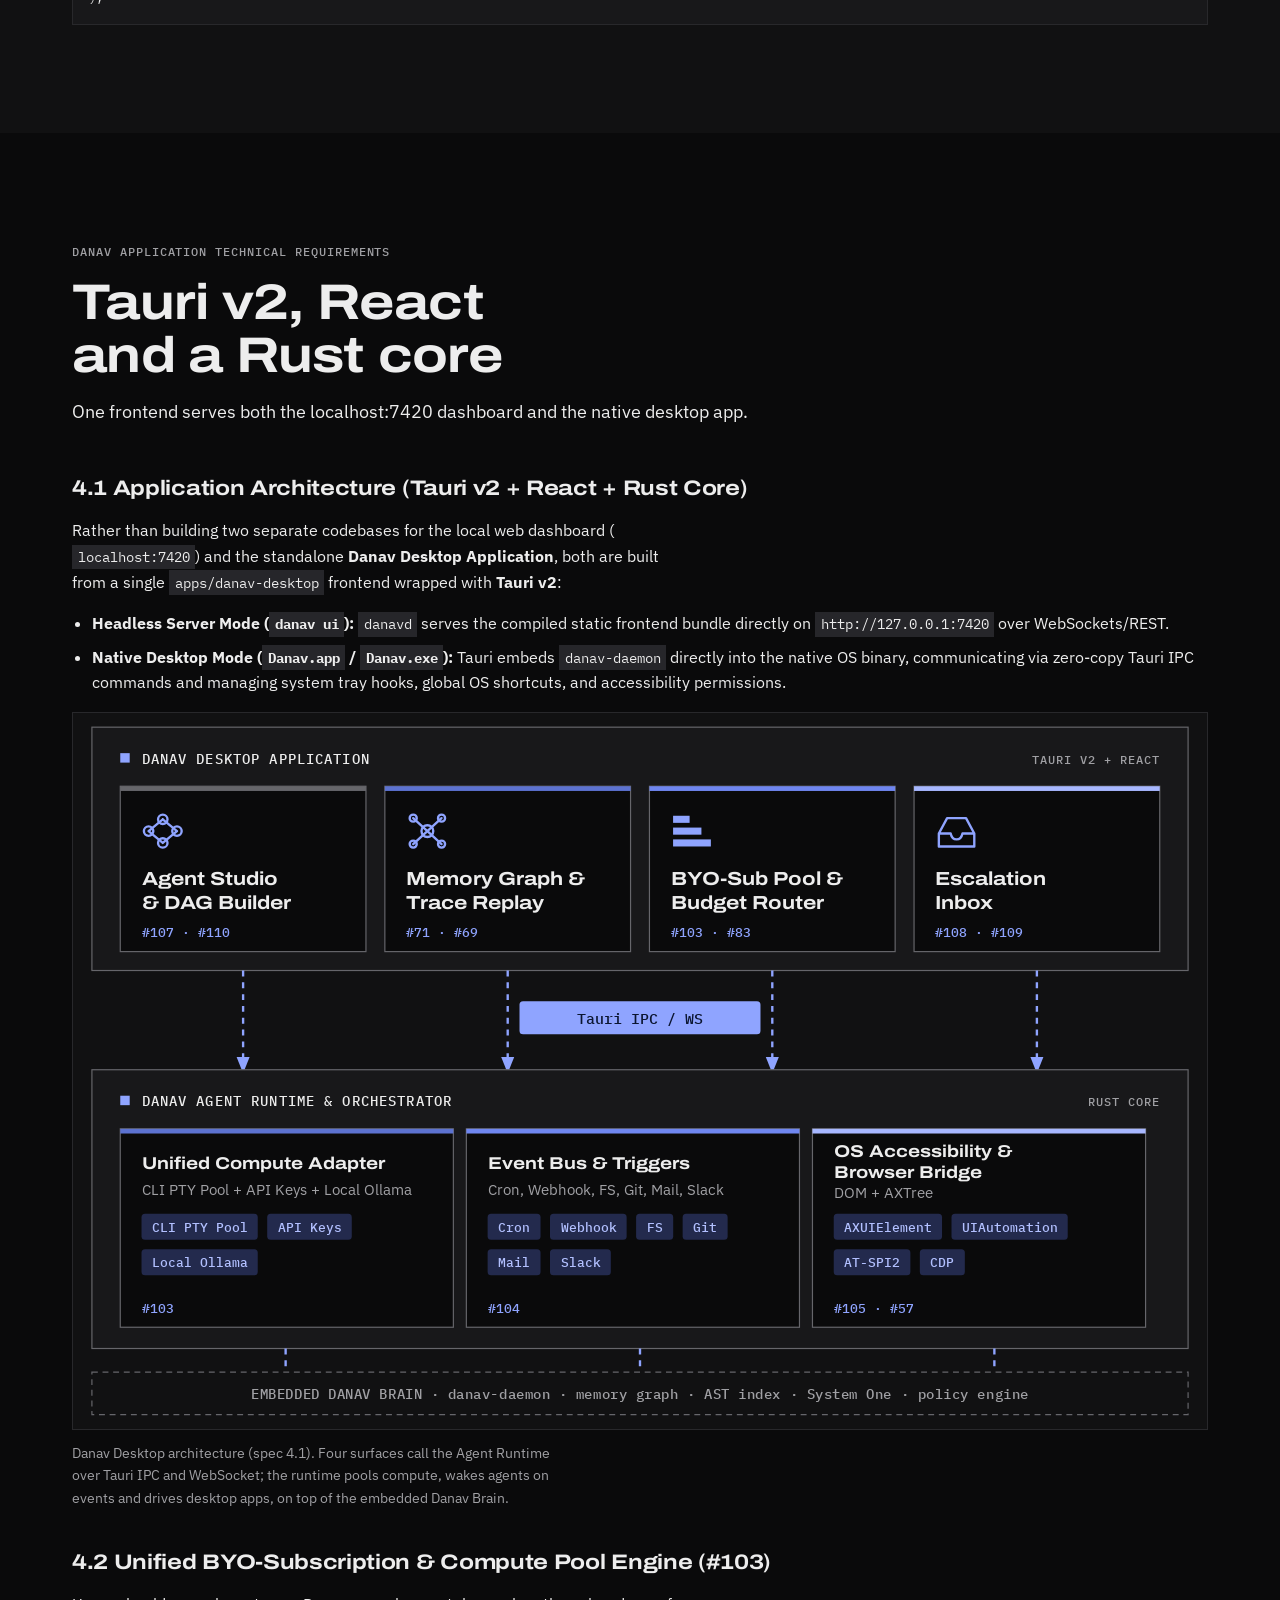
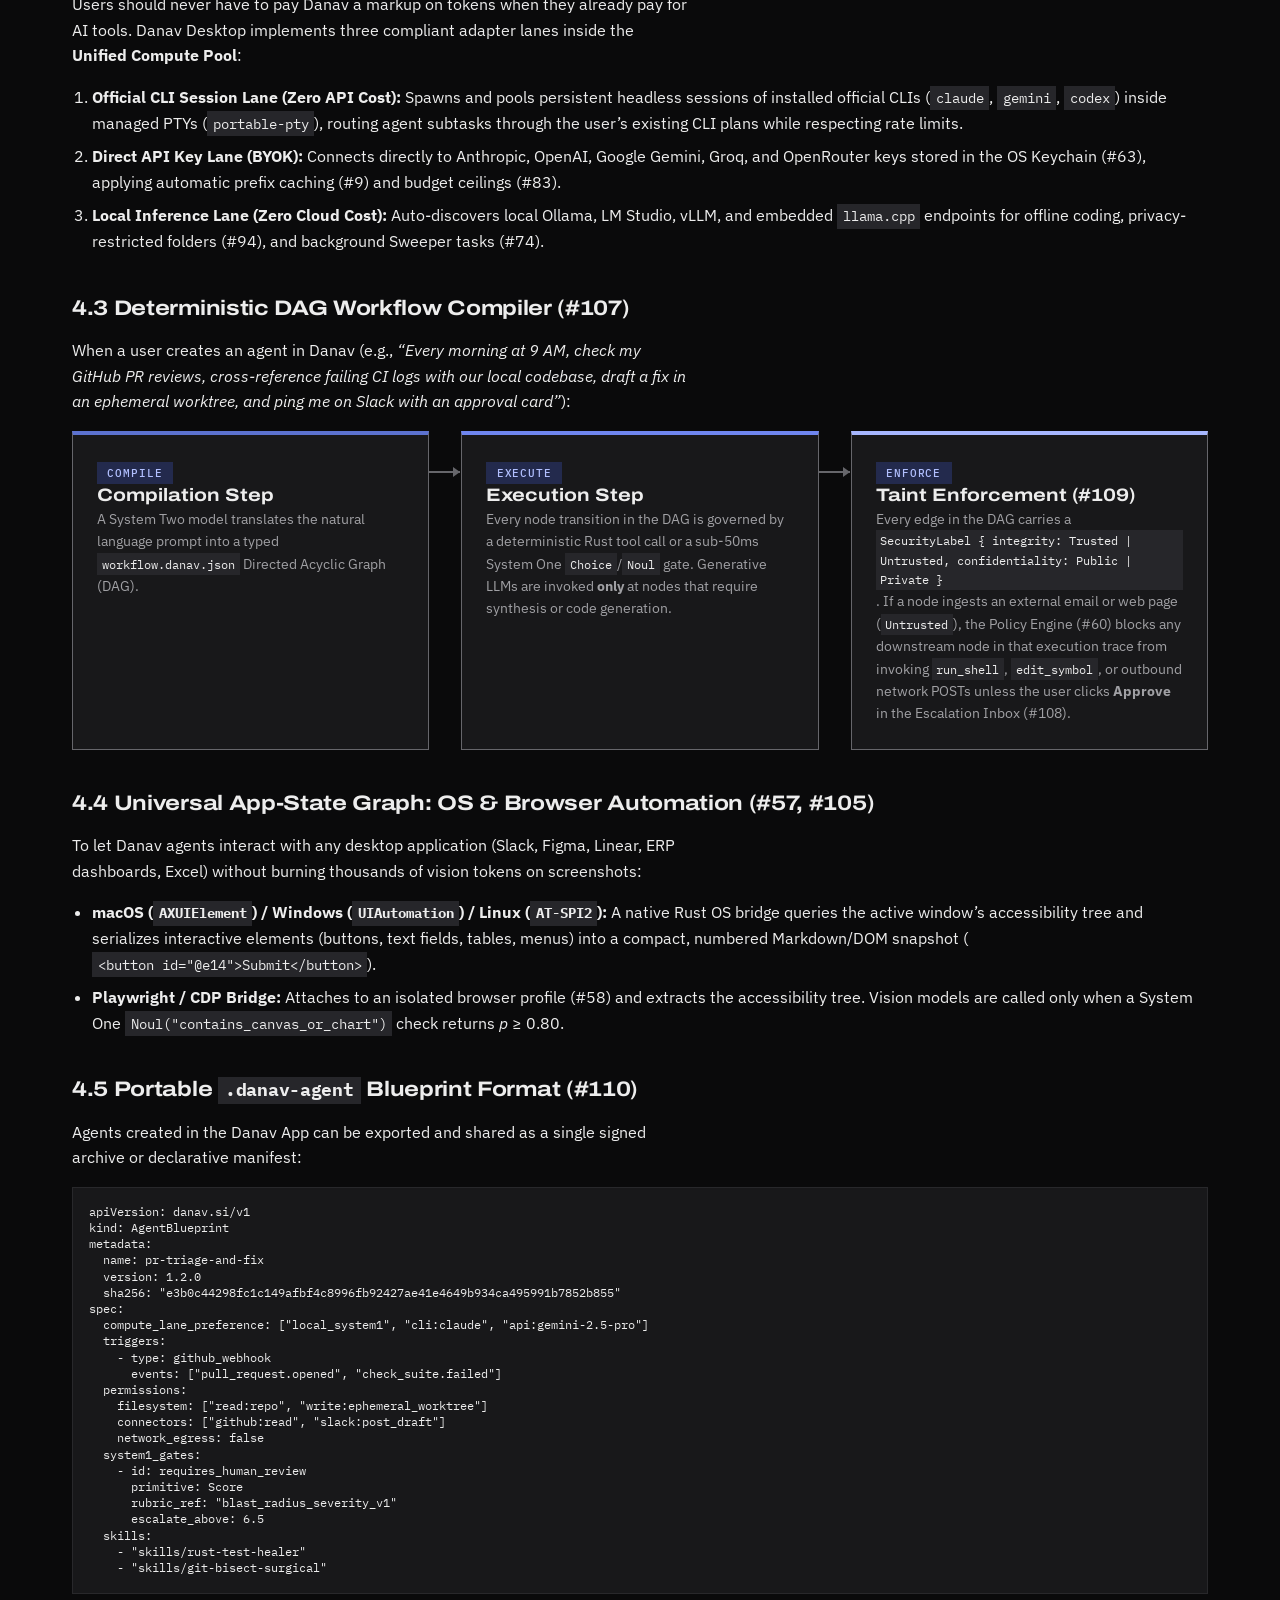
==== commit 83b0b060: "feat: add Human and Agent view mode toggle with full markdown specification" ====
--- a/page/index.html
+++ b/page/index.html
@@ -126,7 +126,525 @@
   <main id="main">
     <section class="hero" id="top" aria-labelledby="hero-title">
       <div class="container hero__inner">
-        <p class="eyebrow">One brain, every model</p>
+        <div class="hero__eyebrow-row">
+          <p class="eyebrow">One brain, every model</p>
+          <div class="view-switch" role="tablist" aria-label="Audience view mode">
+            <button class="view-switch__tab is-active" role="tab" type="button" id="tab-human" aria-selected="true" aria-controls="hero-human-content" data-view="human">
+              <svg class="view-switch__icon" viewBox="0 0 16 16" width="13" height="13" fill="none" stroke="currentColor" stroke-width="1.6"><circle cx="8" cy="5" r="2.8"/><path d="M2.5 14c0-2.8 2.5-4.2 5.5-4.2s5.5 1.4 5.5 4.2"/></svg>
+              <span>Human</span>
+            </button>
+            <button class="view-switch__tab" role="tab" type="button" id="tab-agent" aria-selected="false" aria-controls="agent-view" data-view="agent">
+              <svg class="view-switch__icon" viewBox="0 0 16 16" width="13" height="13" fill="none" stroke="currentColor" stroke-width="1.6"><rect x="3" y="4" width="10" height="8.5"/><path d="M8 1.5v2.5M5.5 12.5v2M10.5 12.5v2M5.75 7.5h.01M10.25 7.5h.01"/></svg>
+              <span>Agent</span>
+            </button>
+          </div>
+        </div>
+        <div class="agent-only" id="agent-view">
+          <div class="agent-view__card">
+            <div class="agent-view__header">
+              <div class="agent-view__title-group">
+                <span class="agent-view__pill">Agent View</span>
+                <span class="agent-view__format">Markdown RFC / System Specification</span>
+              </div>
+              <div class="agent-view__actions">
+                <button class="button button--compact button--secondary" id="agent-copy-btn" type="button">
+                  <svg class="view-switch__icon" viewBox="0 0 16 16" width="13" height="13" fill="none" stroke="currentColor" stroke-width="1.6"><rect x="5" y="5" width="8" height="8" rx="0"/><path d="M3 11H2V2h9v1"/></svg>
+                  <span id="agent-copy-text">Copy Markdown</span>
+                </button>
+                <button class="button button--compact button--secondary" id="agent-download-btn" type="button">
+                  <svg class="view-switch__icon" viewBox="0 0 16 16" width="13" height="13" fill="none" stroke="currentColor" stroke-width="1.6"><path d="M8 2v8m-3-3 3 3 3-3M3 14h10"/></svg>
+                  <span>Download .md</span>
+                </button>
+                <a class="button button--compact button--secondary" href="llms.txt" target="_blank" rel="noopener">
+                  <span>Raw llms.txt</span>
+                </a>
+              </div>
+            </div>
+            <div class="agent-view__terminal">
+              <pre class="agent-view__code"><code id="agent-raw-spec"># Danav — One Brain, Every Model. Superintelligence That Belongs to You.
+
+&gt; System Architecture, Cognitive Infrastructure, and Autonomous Agent Operating System Specification
+&gt; Target Runtimes: 100% Rust Core Daemon (`danavd` / `danav` CLI) + Tauri v2 Desktop (`Danav Desktop`)
+&gt; Version: 1.0.0-draft | License: MIT | Canonical: https://danav.si
+
+---
+
+## Overview
+
+**Danav** is a two-part, local-first cognitive infrastructure and autonomous agent operating system built **100% in Rust (Core Engine)** and **Tauri + TypeScript/React (Desktop &amp; Web Control Center)**.
+
+1. **Danav Brain (`danavd` / `danav` CLI):** The headless, single-binary cognitive backend. It acts as the unified hippocampus (relational memory graph + AST code index) and prefrontal cortex (sub-50ms TypeSafe System one decision router + streaming API proxy) for every AI CLI, IDE, and model a user runs.
+2. **Danav Application (`Danav Desktop`):** The native cross-platform application built directly on top of Danav Brain. It allows users to pool their existing AI subscriptions, CLI sessions, API keys, and local models into a unified compute layer, create custom autonomous agents, and orchestrate tasks across local codebases, desktop apps, and cloud services.
+
+---
+
+## Part 1: Product Requirements Document (PRD)
+
+### 1.1 Problem Statement
+
+Modern developers and power users operate across fragmented AI silos—Claude Code in one terminal, Cursor in an IDE, Gemini CLI in another tab, Codex for background tasks, and local models via Ollama. Every tool suffers from four systemic failures:
+
+1. **Context Amnesia &amp; Siloing:** Architectural decisions, bug fixes, and user preferences learned in one tool are invisible to the others.
+2. **Token &amp; Latency Bloat:** Agents repeatedly read 1,500-line files from scratch instead of surgical AST symbol slices, wasting context windows and money.
+3. **Generative Routing Waste:** Slow, expensive frontier models are used for trivial classification, routing, and safety checks that should take less than 20ms.
+4. **Subscription Lock-In:** Users pay for multiple AI subscriptions and API quotas but lack a single unified workspace to pool those subscriptions and run custom cross-app agents on their own hardware.
+
+### 1.2 Product Vision &amp; Core Value Proposition
+
+* **One Brain, Every Model:** Every CLI, IDE, and agent reads from and writes to a single local relational memory graph and AST index.
+* **Zero-Search Surgical Context:** Turn-1 prompts automatically receive a sub-15ms, 400–600 token `context_pack` containing exact AST symbol line ranges, relevant relational memories, and active test states—cutting token consumption by up to 80%.
+* **Sub-50ms TypeSafe System one Routing:** Every internal decision (routing, tool selection, safety gating, memory promotion) uses constrained zero-text primitives (`Choice`, `Score`, `Noul`) with a 0% structural hallucination guarantee.
+* **Bring Your Own Subscription (BYOS) Agent OS:** The Danav Desktop App turns passive AI subscriptions and local models into proactive, cross-app workers governed by strict local privacy and resource caps.
+
+### 1.3 Target Personas
+
+* **Persona A — The Polyglot AI Engineer (Danav Brain CLI):** Uses multiple coding agents daily; wants instant context sharing across tools, lower API bills, zero-latency AST slicing, and 100% local data ownership.
+* **Persona B — The Autonomous Power User / Builder (Danav Desktop App):** Wants to build custom background agents that connect GitHub, Notion, Gmail, Slack, Browser, and local files using their existing AI plans without paying a SaaS middleman.
+* **Persona C — Privacy-Conscious Engineering Teams:** Needs peer-to-peer memory and skill syncing across a local network with strict secret redaction and zero cloud lock-in.
+
+### 1.4 Product Scope &amp; Phased Rollout
+
+| Phase | Deliverable | Core Focus | Target Metrics |
+| --- | --- | --- | --- |
+| **Phase 1: Core Wedge** | `danav` Single-Binary CLI &amp; Proxy | Multi-CLI auto-wiring, OpenAI/Anthropic proxy, Tree-sitter AST slicer, Relational Memory Graph. | `&lt; 15ms` context pack generation; `&gt; 70%` file-read token reduction. |
+| **Phase 2: Cognitive Moat** | TypeSafe System one + Web UI (`:7420`) | Constrained decision engine (`Choice`/`Score`/`Noul`), local ONNX micro-models, Trace Replay UI, MemoryBench. | `&lt; 50ms` System one routing; `0%` schema/tool hallucination. |
+| **Phase 3: Danav App** | Native Tauri Desktop Application | BYO-Subscription pool manager, visual Agent Builder, DAG workflow compiler, OS/Browser automation bridge. | `&lt; 150MB` idle RAM; 1-click agent packaging (`.danav-agent`). |
+
+---
+
+## Part 2: The Complete 110-Feature Specification
+
+### I. Core Architecture, Multi-CLI &amp; Proxy Layer (Danav Core)
+
+1. **Local-First Single-Binary Daemon:** Runs locally on the user&#x27;s machine (or private server over a tunnel) as a single compiled Rust executable with zero monthly fee, keeping all files, indexes, and memories on user-owned storage.
+2. **Model-Agnostic Context Layer:** Treats Claude, Codex, Gemini, Cursor, and local endpoints as swappable workers sharing one unified brain.
+3. **Universal Multi-CLI Auto-Wiring (`danav init`):** Automatically detects installed CLIs and generates synchronized instruction stubs (`CLAUDE.md`, `AGENTS.md`, `GEMINI.md`, `.cursorrules`) plus MCP server configs.
+4. **Session Hooks &amp; CLI Wrapper (`danav run &lt;tool&gt;`):** Captures session start, tool calls, file edits, and final outcomes across any CLI via PTY wrapping, even when native hooks aren&#x27;t supported.
+5. **Built-in CLI Memory Disabler:** Automatically turns off isolated tool-specific memories during setup so context never drifts from the central brain.
+6. **One-Time History Importer:** Imports existing `.claude` folders, Cursor rules, and local Markdown notes into the unified store on first setup.
+7. **Canonical Markdown Exporter:** Stores rules and skills in one canonical Markdown-with-frontmatter format and compiles them out to each CLI&#x27;s specific config format.
+8. **OpenAI/Anthropic-Compatible Proxy:** Intercepts API requests to automatically inject the surgical context brief and record responses with zero added wait for the first streaming token.
+9. **Static Prefix-Cache Alignment:** Structures injected system prompts, tool schemas, and project rules in a deterministic byte order so upstream APIs hit their prompt cache on every turn.
+10. **Multi-Lane Cost &amp; Capability Router:** Routes simple queries to fast/cheap configured endpoints and automatically escalates to frontier reasoning endpoints when a test, schema check, or confidence gate fails.
+
+### II. Relational Memory Graph, Profiles &amp; Recall Engine
+
+11. **Dual Store Architecture (Documents vs. Atomic Memories):** Separates raw ingested Documents (files, logs, PDFs, code, URLs kept for chunk retrieval) from extracted Atomic Memories (self-contained facts that evolve over time).
+12. **Ontology-Aware Relational Memory Graph (3 Edge Types):** Connects every new fact to existing memories using three explicit graph relationships:
+    * **`UPDATES` (State Mutation &amp; Contradiction Resolution):** When a fact changes, the new memory supersedes the old one while preserving audit history.
+    * **`EXTENDS` (Context Enrichment):** Adds detail to an existing memory without invalidating it, keeping both active in retrieval.
+    * **`DERIVES` (Pattern Inference):** Infers unstated second-order facts from patterns across multiple sessions and memories.
+13. **Inferred Memory Review Queue:** Flags low-confidence `DERIVES` inferences in a review queue so the user can approve or decline them before they become permanent rules.
+14. **Automatic User &amp; Project Profiles (Static + Dynamic + Buckets):** Maintains an instant single-call profile per scope containing stable facts, active tasks, and custom topic-scoped profile slices.
+15. **Dreaming Modes (Instant vs. Background Consolidation):** Supports immediate synchronous graph extraction when a fact is needed on the next turn, and background batch &quot;dreaming&quot; to consolidate and deduplicate asynchronously.
+16. **Temporal Truth &amp; Automatic TTL Forgetting:** Automatically expires transient facts via `forgetAfter` timestamps, filters out casual noise, and suppresses contradicted facts.
+17. **Semantic &quot;Forget by Meaning&quot; with Mandatory `dryRun` Preview:** Lets users run `forget_matching(query, dryRun=true)` to semantically preview all memories about a topic before soft-deleting them.
+18. **Virtual Memory Filesystem (`DanavFS` Mount):** Exposes a virtual directory where agents can `ls`, `cat`, and semantically `grep` memories alongside a live, auto-generated `profile.md` digest at the root.
+19. **Unified 3-Mode Recall API (`memories | chunks | hybrid`):** Searches extracted atomic memories, raw document/code chunks, or both in a single call.
+20. **Graph-Attached Recall (`include: { related, documents, forgotten }`):** Optionally attaches parent/child/sibling graph edges, source documents, and historical/forgotten context alongside every search hit.
+21. **Multi-Query Rewrite &amp; Cross-Encoder Reranking:** Optionally expands complex queries into multiple search rewrites, merges BM25 + vector hits, and reranks results with a similarity threshold gate.
+22. **Rich Metadata Filter Engine:** Filters memories and profile synthesis by exact operators (`eq`, `neq`, `contains`, `notContains`, `gt`, `gte`, `lt`, `lte`) before ranking.
+23. **Namespace &amp; Container-Tag Isolation + Merging:** Scopes every memory, profile, and connector to strict namespaces (`user`, `project`, `repo`, `client`) with support for merging or resetting container tags.
+24. **Multimodal Ingestion Pipeline:** Extracts, chunks, and indexes Markdown, code, PDFs (with page/diagram descriptions), images, and audio transcripts into the local index.
+25. **Auto-Syncing Knowledge Connectors:** Background sync connectors (with webhook/schedule support and `deleteDocuments: true/false` lifecycle control) for GitHub repos, Notion, Google Drive, Gmail, S3, local folders, and a targeted Web Crawler.
+
+### III. TypeSafe System one Decision Engine
+
+26. **System one vs. System 2 Split Architecture:** Never wastes a slow generative LLM call on routing, classification, relevance filtering, or safety checks; runs a sub-50ms TypeSafe Decision Layer in front of every generative model.
+27. **Zero-Text Constrained Decision Primitives (`Choice`, `Score`, `Noul`):** Every internal brain judgment is framed as one of three strict, schema-locked question types that output numbers/enums only—never free-form text:
+    * **`Choice(options[1..255])`:** Picks from an enumerated list and returns a probability distribution plus confidence score.
+    * **`Score(rubric[2..10])`:** Evaluates state on an ordered 2–10 level rubric with continuous interpolation.
+    * **`Noul` (Binary 0.0–1.0 Probability):** Answers a strict Yes/No predicate as a single probability value.
+28. **Single-Pass Parallel Question Evaluation:** Evaluates multiple `Choice`, `Score`, and `Noul` questions against a piece of state in a single parallel forward pass (routing + tool selection + risk check + memory promotion).
+29. **0% Structural Hallucination Guarantee:** Constrained decoding and logit-level token masking make off-schema strings, invalid tool names, or fabricated file paths structurally impossible.
+30. **Confidence-Threshold Gating &amp; Escalation:** Every `Choice` and `Noul` decision checks a tuned probability bar (e.g., $p \ge 0.80$); anything below automatically escalates to a System 2 reasoning model.
+31. **Pre-Decision State Compaction:** Automatically strips unrelated conversation history and noise before passing state to the TypeSafe decision layer so irrelevant context never degrades classification accuracy.
+32. **Deterministic Pre-Compute for Math, Counts &amp; Dates:** Computes line counts, timestamps, token budgets, and file sizes deterministically in native Rust code first, then feeds exact values into the TypeSafe decision layer.
+33. **Literal Criteria &amp; Structural Invariant Enforcement:** Defines explicit boundary conditions on every boolean/enum gate and enforces logical invariants in code.
+34. **Pinned Decision Rubrics &amp; Version Locking:** Locks tuned threshold bars to specific decision-model/classifier versions in a lockfile (`danav-decisions.lock`) so updates never silently shift routing behavior.
+35. **Loose-Text-to-Schema Extractor:** Converts messy session transcripts and terminal logs directly into strictly typed JSON/Rust memory schemas, leaving low-confidence fields `null` rather than guessing.
+
+### IV. Fast Context Graph &amp; Surgical Code Routing (Zero-Search Engine)
+
+36. **Background Tree-Sitter AST Indexer:** Parses project files on save and git hooks to index every class, function, method, route, interface, and exact `start_line`–`end_line` range in sub-millisecond time.
+37. **Compressed File Skeletons (`read_skeleton`):** Stores and serves header-only views (imports, type definitions, function signatures, docstrings—no bodies), cutting file-reading token costs by ~85%.
+38. **Bidirectional Memory $\leftrightarrow$ Code Symbol Anchors:** Links every memory, architectural rule, and bug fix directly to the exact file paths, AST symbol names, and line ranges it describes.
+39. **Call Graph &amp; Import Dependency Map:** Tracks which symbols import, call, or inherit from each other across the repository.
+40. **Git Co-Edit &amp; Co-Access Heatmap:** Learns from Git history and past agent sessions which files are almost always modified together and groups them into Co-Change Clusters.
+41. **Live Dirty-State &amp; Stack-Trace Watcher:** Watches `git diff`, uncommitted files, and terminal test failures in real time to pre-resolve failing files and line numbers before the user even asks &quot;fix this&quot;.
+42. **Sub-15ms Surgical `context_pack` Generator:** Combines hybrid memory recall, AST symbol hits, and 1-hop graph links to inject a 400–600 token map of exact files, line ranges, agent notes, and test commands on Turn 1.
+43. **AST-Sliced Symbol Reader (`read_symbol`):** Lets the AI read only the 30–50 lines of a target function plus its immediate imports instead of loading a 1,500-line file.
+44. **Syntax-Validated Symbol Editor (`edit_symbol`):** Applies edits directly to a target AST symbol and validates syntax via Tree-sitter before writing to disk.
+45. **Pre-Edit Blast-Radius Checker (`impact_check`):** Returns all callers, dependent files, co-edit partners, and test suites that could break before the agent modifies a function.
+
+### V. Typed Tools, Skills &amp; Sandboxed Plugins
+
+46. **Minimal Default Toolset (5–8 Core Tools):** Exposes only essential surgical tools by default and uses the TypeSafe `Choice` router to preselect task-specific tools so the model isn&#x27;t overwhelmed.
+47. **Negative-Boundary Tool Descriptions:** Writes every tool and skill description in strict `&quot;Use when X, NOT for Y&quot;` format, benchmarked against the evaluation task set.
+48. **Lazy-Loaded Skill Packages (`SKILL.md` + `scripts/` + `tests.yaml`):** Keeps only skill names and one-line descriptions in context until `load_skill` pulls the full procedure on demand.
+49. **Per-Model Skill Variants:** Allows skills to include model-specific instruction notes (e.g., formatting tweaks for Claude vs. Gemini vs. Codex).
+50. **Automated Skill Distillation from Traces:** Detects when a multi-step agent workflow succeeds repeatedly and drafts a reusable, tested skill for user approval.
+51. **Skill Regression Testing &amp; Scoring:** Runs each skill&#x27;s `tests.yaml` against configured models, tracks real-world success rates, flags flaky skills, and blocks regressions.
+52. **Manifest-Locked Plugins (`plugin.yaml`):** Bundles tools, skills, and adapters with SHA-256 hash verification, version lockfiles, staged updates, and one-step rollback.
+53. **Rootless Process Sandbox (Linux Namespaces / macOS Seatbelt / Containers):** Executes all plugins, `run_python`, and `run_shell` calls under an unprivileged user with no default network access and strict CPU/RAM/time caps.
+54. **Output Truncation with URI Pointers:** Caps tool output size in the prompt and stores full logs under a local `danav://logs/&lt;id&gt;` URI pointer so massive stack traces never blow up the context window.
+
+### VI. Offline-First Search, Knowledge &amp; Browser Engine
+
+55. **6-Tier Local-First Lookup Cascade:** Resolves queries in order: (1) Response Cache $\rightarrow$ (2) Local Offline Doc Index $\rightarrow$ (3) Free Site APIs (GitHub, StackExchange, PyPI, Crates.io) $\rightarrow$ (4) Targeted Doc Crawler $\rightarrow$ (5) Self-Hosted SearXNG $\rightarrow$ (6) Headless Browser.
+56. **Offline Documentation &amp; Changelog Indexer:** Maintains a local SQLite FTS5 + vector index of project-relevant library docs, man pages, and changelogs with scheduled background refreshes.
+57. **Accessibility-Tree Browser Tools (`browser_*`):** Serves clean, clickable text/accessibility snapshots over MCP by default (fast, low-token, works with text models), escalating to screenshots/vision only for canvas or charts.
+58. **Isolated, Allow-Listed Browser Profile:** Runs browser tools in a clean profile with zero personal cookies/logins and requires explicit confirmation before any form submission or purchase.
+59. **Citation-Grounded Web Synthesis:** Rewrites web searches into short queries, extracts relevant passages from top results, cites URLs, and treats all fetched web text strictly as untrusted data.
+
+### VII. Security, Policy, Privacy &amp; Resource Control
+
+60. **Single-Chokepoint Policy Engine:** Evaluates effective permissions as the strict intersection of $\text{User Scope} \cap \text{Client Scope} \cap \text{Plugin Manifest}$ before any tool, file, or memory operation runs.
+61. **Prompt-Injection Firewall (Data vs. Instruction Separation):** Treats all text from web pages, external files, and memories as passive data envelopes that can never autonomously trigger code execution, file deletion, or network sends without confirmation.
+62. **Outbound Secret &amp; PII Redactor:** Scans and strips API keys, tokens, `.env` variables, emails, and private paths using deterministic regex + entropy analysis before any context brief is sent to a hosted model API.
+63. **Encrypted System Secret Vault:** Stores upstream API keys and connector credentials in an OS-backed encrypted keychain/vault, never in plaintext configs or memory files.
+64. **Append-Only Security Audit Log:** Records every permission check, blocked tool call, redaction event, and confirmation prompt in an immutable cryptographically chained log.
+65. **Live Per-Component Resource Monitor (`danav status` &amp; UI Panel):** Displays real-time RAM (MB), CPU (%), and Disk (MB) usage broken down by Core Daemon, Local Embedder, Active Sandboxes, Browser instances, and SQLite caches.
+66. **One-Click &amp; CLI Resource Cleanup (`danav clean`):** Lets users immediately unload the idle embedding/decision models from RAM, kill lingering sandboxes/browsers, purge expired web/trace caches, and `VACUUM` SQLite without touching core memories.
+67. **Hard RAM &amp; Disk Budget Enforcement:** Enforces user-defined `max_ram_mb` and `max_disk_mb` limits with automatic LRU cache eviction and idle worker unloading.
+
+### VIII. Observability, Benchmarking &amp; User Experience
+
+68. **Step-by-Step JSONL Request Tracing:** Logs every request ID, CLI client, TypeSafe routing decision, loaded skills, retrieved memory IDs, AST slices read, latency, and token cost.
+69. **Interactive Trace Replay Viewer:** Lets users open any past session in the local web/desktop dashboard (`localhost:7420`) to inspect the exact context pack injected and why the brain routed or answered as it did.
+70. **Built-in Memory &amp; Context Evaluation Suite (`/benchmark-context`):** Ships with a 50-task benchmark and memory precision/recall evaluator (covering long-horizon recall, multi-session state mutation, and surgical SWE context) to gate every prompt, router, or skill update.
+71. **Local Web &amp; Desktop Control Center:** Provides a visual Memory Graph browser, Pending Inference review queue, Skill manager, Token Savings analytics, and the Live RAM/Disk Cleanup panel.
+72. **Zero-Lock-In Markdown Export &amp; 1-Step Wipe:** Exports the entire brain as clean, portable Markdown files and supports encrypted, restore-tested backups (`danav backup`) or complete one-step deletion.
+
+### IX. Advanced Agentic Collaboration &amp; Autonomous Task Orchestration
+
+73. **Multi-Agent Shared Workspace Lockfile (`.danav/locks.lock`):** Prevents concurrent local agents (e.g., Claude Code in Terminal 1 and Codex in Terminal 2) from editing the exact same file or AST symbol simultaneously via AST-node-level advisory locks.
+74. **Autonomous Background &quot;Sweeper&quot; Agent:** A lightweight local worker that runs during idle times to refactor deprecated code patterns found in recent memories, update project documentation, and clean up stale tests.
+75. **Agentic Self-Correction Loop on Test Failure:** When `run_sandbox` catches a test failure, the brain automatically intercepts the stack trace, pulls the relevant AST symbols, and injects a corrective micro-brief without requiring user intervention.
+76. **Deterministic Task Checkpoints &amp; Rollback:** Automatically creates a lightweight local git tree snapshot before executing any agent tool call batch, allowing one-click rollback if the model breaks the build.
+77. **Cross-Project Memory Transfer (&quot;Cherry-Pick&quot;):** Allows users or agents to safely export and import specific memory subtrees (e.g., sharing a custom authentication pattern from Project A to Project B).
+78. **Natural Language Memory &amp; Rule Linter:** A background lint engine that scans Markdown memories and project rules for internal contradictions, syntactic ambiguity, or outdated guidelines and prompts the user to resolve them.
+79. **Adaptive Tool Timeout &amp; Retry Backoff:** Dynamically adjusts tool execution timeouts and token budget caps based on historical success rates and latency profiles per tool.
+80. **Federated Multi-User Team Sync (Optional Peer-to-Peer):** Allows developers on the same local network or team to securely sync verified project memories and distilled skills peer-to-peer over encrypted mDNS/QUIC channels without relying on a central cloud.
+81. **Agent Handoff Protocol (&quot;Session Stashing&quot;):** Lets an agent serialize its current working state, active hypothesis, and memory pointers into a structured JSON artifact so another model (or human) can resume the task instantly.
+82. **Incremental AST Diffing for Fast Re-Indexing:** Instead of reparsing whole files on save, uses incremental Tree-sitter parsing to update only modified AST nodes in the database in sub-millisecond time.
+83. **Token Cost &amp; Budget Guardian:** Real-time token budget tracking across all connected CLIs with hard spending alerts and automatic fallback to cheaper local/cloud lanes when monthly budgets approach their limit.
+84. **Episodic Memory Clustering &amp; Timeline Visualizer:** Automatically groups past debugging sessions and feature additions into chronological &quot;epics&quot; or timelines in the dashboard for quick historical audits.
+85. **Custom Schema Injector for Domain-Specific Agents:** Lets users define custom frontmatter schemas for specialized domains (e.g., legal contracts, medical charts, ERP specs, game design docs) without breaking the core brain engine.
+86. **Headless IDE &amp; Editor Extensions (VS Code, Neovim, Zed):** Native extensions that stream surgical context briefs directly into the editor status bar, gutter indicators, and inline completion prompts.
+87. **Semantic Git Commit Message Generator:** Automatically analyzes staged diffs, linked memories, and System one decision outputs to draft descriptive, standards-compliant commit messages.
+88. **Automatic Dependency Vulnerability Watcher:** Indexes local `package.json`, `Cargo.toml`, or `requirements.txt` files and maps them to local advisory databases for instant CVE-aware context packing.
+89. **Prompt-Caching Hit Rate Optimizer:** Continuously re-orders static prefixes, tool manifests, and project instructions to maximize cache hit ratios across OpenAI, Anthropic, and Gemini API providers.
+90. **Interactive &quot;Why Did You Do That?&quot; Trace Inspector:** A conversational debug tool in the UI where users can query an execution trace (e.g., *&quot;Why did the agent edit file X?&quot;*) and receive a deterministic breakdown of the retrieved memories and AST graph hops.
+91. **Ephemeral Sandbox Workspaces:** Spins up isolated, copy-on-write scratchpad directories (`git worktree` / OverlayFS) for agents to test risky refactors or prototype code without touching the main working tree.
+92. **Automated Dead Code &amp; Ghost Memory Detection:** Identifies memories pointing to deleted files or symbols and automatically prunes or flags them during the nightly consolidation cycle.
+93. **Multi-Modal OCR &amp; Diagram Analyzer:** Automatically parses architecture diagrams, UI mockups, and whiteboard screenshots dropped into the workspace, converting them into structured reference memories.
+94. **Configurable Privacy Boundaries (Per-Folder Exclusion):** Allows users to designate specific folders (e.g., `secrets/`, `personal/`) via `.danavignore` as strictly off-limits to both proxy redaction scans and memory extraction.
+95. **One-Command Diagnostic Doctor (`danav doctor`):** Automatically diagnoses database corruption, missing Tree-sitter grammars, broken MCP socket connections, and stale lockfiles, offering automatic repairs.
+
+### X. Cognitive Plasticity, Speculative Execution &amp; Failure Immunity
+
+96. **Negative-Constraint &amp; Anti-Pattern Ledger (&quot;Scar Tissue Memory&quot;):** Explicitly records failed approaches, rejected libraries, and reverted git commits with higher retrieval weight than normal memories, ensuring no connected model ever repeats the same mistake twice.
+97. **Speculative Context Pre-Fetching (Zero-Latency Turn 2):** While the user is reading Turn 1 or typing in the terminal/UI, the System one engine predicts the 3 most likely next AST symbols and memories based on the active call graph and pre-loads them into hot RAM.
+98. **Cross-Model Consensus &amp; Adversarial Verification Gate:** For high-risk edits (flagged by a System one `Score` rubric), automatically pipes the proposed diff created by Model A (e.g., Claude) through Model B (e.g., Gemini or Codex) in a blind adversarial review before presenting it to the user.
+99. **Counterfactual Replay Simulator (`danav replay --what-if`):** Runs historical session traces from JSONL logs against a newly tweaked System one rubric, new skill, or cheaper model to prove quantitatively whether the new setup solves bugs faster or cheaper.
+100. **Decay-Weighted Synaptic Pruning (Hebbian Memory Scoring):** Tracks how often a retrieved memory actually contributed to an accepted git diff or successful tool call; memories that are retrieved often but ignored by the agent lose synaptic weight and sink in ranking.
+101. **Semantic Diff Compression for Long Sessions:** Instead of keeping raw turn-by-turn file edit history in the conversation window, collapses intermediate edits into a single mathematical state transition ($State_0 \rightarrow State_N$) to keep long debugging sessions sharp.
+102. **Local ONNX/GGUF Micro-Model Hot-Swapper:** Dynamically loads quantized 0.5B–3B models into RAM strictly for the System one decision gates and embedding passes, keeping inference under 20ms on consumer laptops without requiring a dedicated GPU.
+
+### XI. Danav Desktop App: Cross-App Orchestration &amp; BYO-Subscription Runtime
+
+103. **Unified Subscription &amp; Quota Pool Manager:** Aggregates the user&#x27;s existing CLI sessions (Claude Code, Gemini CLI, Codex), API keys, and local models (Ollama/vLLM) into a single &quot;Compute Pool,&quot; automatically load-balancing tasks based on remaining rate limits and token quotas.
+104. **Event-Driven Reactive Triggers (&quot;When X, Wake Agent Y&quot;):** Turns Danav from a passive request-response brain into an event-driven daemon that wakes up autonomous agents on webhooks, Git pushes, incoming emails, Slack messages, cron schedules, or file system changes.
+105. **Universal App-State Graph (OS Accessibility + DOM Bridge):** Extends the Tree-sitter AST concept beyond code to the user&#x27;s OS—mapping open desktop windows, active browser tabs, and native OS accessibility trees into a compact text graph so Danav agents can drive non-API desktop apps with low token overhead.
+106. **Scoped OAuth &amp; Session Delegator for Third-Party Apps:** Allows users in the Danav UI to grant an agent temporary, capability-scoped access to external apps (e.g., *&quot;Agent can read Jira tickets and draft Notion pages, but cannot delete or send external emails&quot;*).
+107. **DAG Workflow Compiler (Natural Language to Deterministic Pipelines):** Lets users describe a multi-app workflow in plain English inside the Danav App once, and compiles it into a deterministic, repeatable Directed Acyclic Graph (DAG) gated by System one `Choice` and `Noul` checkpoints so daily runs cost almost zero LLM tokens.
+108. **Human-in-the-Loop Escalation Inbox (Async Approval Queue):** When a background agent hits a low-confidence System one gate ($p &lt; 0.80$) or a high-risk policy boundary while working across apps, it pauses state and pushes a 1-click &quot;Approve / Modify / Reject&quot; card to the Danav App UI and mobile notification channel.
+109. **Cross-App Data Lineage &amp; Taint Tracking:** Tags data pulled from untrusted external apps (e.g., an incoming email or public web page) as `tainted`, preventing any downstream agent from passing that payload into a shell command or private database query.
+110. **Portable Agent Blueprints (`.danav-agent` Manifests):** Packages an agent&#x27;s persona, System one decision rubrics, required app connectors, and distilled skills into a single shareable file so users can install or share community-built agents in one click.
+
+---
+
+## Part 3: Technical Requirements Document (TRD) — Danav Brain (Backend)
+
+### 3.1 Language &amp; Runtime Architecture (100% Rust Core)
+
+To guarantee Feature #1 (Single-Binary Daemon), Feature #26 (Sub-50ms System one), and Feature #42 (Sub-15ms Context Pack), **Danav Brain (`danavd`) is written 100% in Rust**.
+
+```
+┌────────────────────────────────────────────────────────────────────────────┐
+│                   CLI Clients / IDEs / Danav Desktop App                   │
+│       (Claude Code, Cursor, Gemini CLI, Codex, VS Code, Tauri UI)          │
+└───────┬──────────────────────────┬──────────────────────────┬──────────────┘
+        │ OpenAI/Anthropic SSE     │ MCP (stdio / SSE)        │ Tauri IPC / REST
+        ▼                          ▼                          ▼
+┌────────────────────────────────────────────────────────────────────────────┐
+│                        DANAV BRAIN DAEMON (danavd)                         │
+│ ┌──────────────────────┐ ┌──────────────────────┐ ┌──────────────────────┐ │
+│ │   Proxy &amp; Router     │ │  TypeSafe System one │ │   Security &amp; Policy  │ │
+│ │  (axum + hyper SSE)  │ │ (Choice/Score/Noul)  │ │  (Redactor + Vault)  │ │
+│ └──────────┬───────────┘ └──────────┬───────────┘ └──────────┬───────────┘ │
+│            └────────────────────────┼────────────────────────┘             │
+│                                     ▼                                      │
+│ ┌────────────────────────────────────────────────────────────────────────┐ │
+│ │             Sub-15ms Surgical Context Pack Generator                   │ │
+│ └──────────┬────────────────────────┬─────────────────────────┬──────────┘ │
+│            ▼                        ▼                         ▼            │
+│ ┌──────────────────────┐ ┌──────────────────────┐ ┌──────────────────────┐ │
+│ │  Relational Memory   │ │   Fast AST Engine    │ │  Sandboxed Execution │ │
+│ │ (SQLite + Vector +   │ │ (Tree-sitter + Call  │ │ (Bubblewrap/Seatbelt │ │
+│ │  UPDATES/EXTENDS)    │ │  Graph + Git Diffs)  │ │  + Headless Browser) │ │
+│ └──────────────────────┘ └──────────────────────┘ └──────────────────────┘ │
+└────────────────────────────────────────────────────────────────────────────┘
+```
+
+### 3.2 Cargo Workspace Structure
+
+```text
+danav/
+├── Cargo.toml                     # Workspace root
+├── crates/
+│   ├── danav-cli/                 # Binary entry (`danav init`, `danav run`, `danav clean`, `danav doctor`)
+│   ├── danav-daemon/              # Background daemon (`danavd`), IPC socket, lifecycle &amp; RAM watchdog
+│   ├── danav-proxy/               # Axum OpenAI/Anthropic/Gemini proxy, prefix-cache aligner, SSE injector
+│   ├── danav-mcp/                 # MCP server implementation (`read_symbol`, `edit_symbol`, `recall`, `browser_*`)
+│   ├── danav-system1/             # Constrained logit-masking engine (`Choice`, `Score`, `Noul`) via ONNX/GGUF
+│   ├── danav-memory/              # Dual-store engine, relational graph (`UPDATES`/`EXTENDS`/`DERIVES`), Dreamer
+│   ├── danav-ast/                 # Incremental Tree-sitter indexer, skeleton generator, call-graph &amp; blast radius
+│   ├── danav-pack/                # Sub-15ms `context_pack` assembler, speculative pre-fetcher, token budgeter
+│   ├── danav-sandbox/             # Rootless execution (Linux userns/bwrap, macOS seatbelt), PTY wrapper
+│   ├── danav-connectors/          # Native async connectors (GitHub, Notion, Drive, Gmail, S3, Crawler, Browser)
+│   ├── danav-security/            # Intersection policy engine, taint tracker, secret redactor, OS keyring vault
+│   └── danav-bench/               # Built-in 50-task evaluation harness &amp; counterfactual trace replay engine
+└── apps/
+    └── danav-desktop/             # Tauri v2 + React/Next.js + Tailwind CSS (serves :7420 &amp; native Desktop App)
+```
+
+### 3.3 Core Rust Crate Dependencies
+
+* **Async &amp; HTTP Proxy:** `tokio`, `axum`, `hyper`, `tower-http`, `reqwest`, `eventsource-stream`
+* **CLI &amp; Terminal Wrapping:** `clap`, `portable-pty`, `nix`, `crossterm`
+* **Storage, Graph &amp; Vectors:** `rusqlite` (bundled with `fts5` + `sqlite-vec`), `r2d2_sqlite`, `blake3`
+* **Local Inference &amp; System one Logit Masking:** `ort` (ONNX Runtime for embeddings/reranking/classification) + `llama-cpp-2` (for local GGUF micro-models with custom token logit-bias grammars)
+* **AST &amp; Git Intelligence:** `tree-sitter` (plus language grammars), `git2`, `ignore`, `notify` (file system watcher)
+* **Security &amp; Vault:** `keyring`, `chacha20poly1305`, `ed25519-dalek`
+
+### 3.4 Storage &amp; Database Schema (`~/.danav/brain.db` — SQLite WAL Mode)
+
+Using a single embedded SQLite database in `WAL` (Write-Ahead Logging) mode with `mmap_size = 268435456` guarantees sub-millisecond reads, transactional safety, and zero external database processes.
+
+```sql
+-- 1. Raw Documents Store (Files, Docs, Transcripts)
+CREATE TABLE documents (
+    id TEXT PRIMARY KEY,                  -- BLAKE3 content-addressed ID
+    namespace TEXT NOT NULL,              -- e.g., &#x27;project:danav&#x27;, &#x27;user:global&#x27;
+    source_uri TEXT NOT NULL,             -- File path or connector URL
+    content_hash TEXT NOT NULL,
+    mime_type TEXT NOT NULL,
+    metadata_json TEXT NOT NULL,          -- Filterable via JSONB operators
+    created_at INTEGER NOT NULL,
+    updated_at INTEGER NOT NULL
+);
+
+-- 2. Atomic Memories Store
+CREATE TABLE memories (
+    id TEXT PRIMARY KEY,
+    namespace TEXT NOT NULL,
+    memory_type TEXT NOT NULL,            -- &#x27;fact&#x27; | &#x27;rule&#x27; | &#x27;scar_tissue&#x27; | &#x27;inferred&#x27; | &#x27;profile_slice&#x27;
+    content TEXT NOT NULL,
+    status TEXT NOT NULL DEFAULT &#x27;active&#x27;,-- &#x27;active&#x27; | &#x27;superseded&#x27; | &#x27;pending_review&#x27; | &#x27;forgotten&#x27;
+    confidence REAL NOT NULL DEFAULT 1.0,
+    hebbian_weight REAL NOT NULL DEFAULT 1.0, -- Synaptic utility score (#100)
+    forget_after INTEGER,                 -- Temporal TTL (#16)
+    source_doc_id TEXT REFERENCES documents(id),
+    created_at INTEGER NOT NULL
+);
+
+-- 3. Ontology-Aware Relational Memory Graph Edges
+CREATE TABLE memory_edges (
+    id TEXT PRIMARY KEY,
+    source_id TEXT NOT NULL REFERENCES memories(id),
+    target_id TEXT NOT NULL REFERENCES memories(id),
+    edge_type TEXT NOT NULL,              -- &#x27;UPDATES&#x27; | &#x27;EXTENDS&#x27; | &#x27;DERIVES&#x27;
+    reason TEXT,
+    created_at INTEGER NOT NULL
+);
+
+-- 4. Tree-Sitter AST Symbol Index &amp; Bidirectional Anchors
+CREATE TABLE ast_symbols (
+    id TEXT PRIMARY KEY,                  -- repo + file_path + symbol_qname
+    repo_id TEXT NOT NULL,
+    file_path TEXT NOT NULL,
+    symbol_name TEXT NOT NULL,
+    symbol_kind TEXT NOT NULL,            -- &#x27;fn&#x27; | &#x27;struct&#x27; | &#x27;class&#x27; | &#x27;interface&#x27; | &#x27;route&#x27;
+    start_line INTEGER NOT NULL,
+    end_line INTEGER NOT NULL,
+    signature_skeleton TEXT NOT NULL,     -- Header-only representation (#37)
+    ast_hash TEXT NOT NULL
+);
+
+CREATE TABLE memory_symbol_anchors (
+    memory_id TEXT NOT NULL REFERENCES memories(id),
+    symbol_id TEXT NOT NULL REFERENCES ast_symbols(id),
+    PRIMARY KEY (memory_id, symbol_id)
+);
+```
+
+### 3.5 TypeSafe System one Decision Engine Specification
+
+Instead of prompting a generative LLM with *&quot;Please respond in JSON,&quot;* `danav-system1` intercepts state and evaluates constrained primitives in a single forward pass using logit masking over a local quantized model (e.g., Qwen-2.5-0.5B/1.5B-Instruct or a fine-tuned ModernBERT classifier via ONNX):
+
+1. **`Choice(options: &amp;[&amp;str]) -&gt;ChoiceResult`:**
+    * Masks the vocabulary softmax layer exclusively to the token sequences representing `options[0..N]`.
+    * Computes exact normalized sequence probabilities:
+
+$$P(o_i \mid S) = \frac{\exp(\text{logit}(o_i))}{\sum_{j=1}^{N} \exp(\text{logit}(o_j))}$$
+
+    * If $\max_i P(o_i \mid S) &lt; \tau_{\text{choice}}$ (pinned in `danav-decisions.lock`, default `0.80`), triggers automatic System 2 escalation (#30).
+
+2. **`Score(rubric: &amp;Rubric) -&gt; f32`:**
+    * Masks logits to integer tokens `[1..K]` corresponding to explicit literal criteria definitions.
+    * Computes the expected continuous score via probability-weighted interpolation:
+
+$$\text{Score}(S) = \sum_{k=1}^{K} k \cdot P(k \mid S)$$
+
+3. **`Noul(predicate: &amp;str) -&gt; f32`:**
+    * Evaluates a strict boolean invariant by masking output exclusively to `{Yes, No}` tokens:
+
+$$P(\text{Yes} \mid S) = \frac{\exp(\text{logit}(\text{Yes}))}{\exp(\text{logit}(\text{Yes})) + \exp(\text{logit}(\text{No}))}$$
+
+### 3.6 Sub-15ms `context_pack` Pipeline (Turn-1 Injection)
+
+When a user sends a prompt in Claude Code, Cursor, or the Danav App, `danav-proxy` or `danav-mcp` executes the following pipeline under a strict **15ms wall-clock budget**:
+
+1. **0–2ms (Deterministic Pre-Compute):** Reads dirty `git status`, active terminal stack trace (#41), and open file cursors from the in-memory watcher.
+2. **2–7ms (Parallel Hybrid Recall + AST Lookup):**
+    * Runs FTS5 BM25 + quantized `sqlite-vec` search across active memories (`status = &#x27;active&#x27;`).
+    * Traverses 1-hop `UPDATES`/`EXTENDS` edges and `memory_symbol_anchors` to pull linked AST symbols.
+    * Queries `ast_symbols` for compressed skeletons (`read_skeleton`) of co-edited files (#40).
+3. **7–12ms (System one Filtering &amp; Compaction):** Runs a parallel `Noul` relevance pass and strips any secret/PII strings (#62).
+4. **12–15ms (Prefix-Aligned Injection):** Formats the deterministic 400–600 token XML/Markdown `&lt;danav_context_pack&gt;` block and appends it after the static cached system prefix (#9).
+
+---
+
+## Part 4: Technical Requirements Document (TRD) — Danav Application (Frontend &amp; Agent OS)
+
+### 4.1 Application Architecture (Tauri v2 + React + Rust Core)
+
+Rather than building two separate codebases for the local web dashboard (`localhost:7420`) and the standalone **Danav Desktop Application**, both are built from a single `apps/danav-desktop` frontend wrapped with **Tauri v2**:
+
+* **Headless Server Mode (`danav ui`):** `danavd` serves the compiled static frontend bundle directly on `[http://127.0.0.1:7420](http://127.0.0.1:7420)` over WebSockets/REST.
+* **Native Desktop Mode (`Danav.app` / `Danav.exe`):** Tauri embeds `danav-daemon` directly into the native OS binary, communicating via zero-copy Tauri IPC commands and managing system tray hooks, global OS shortcuts, and accessibility permissions.
+
+```
+┌────────────────────────────────────────────────────────────────────────────┐
+│                        DANAV DESKTOP APPLICATION                           │
+│ ┌─────────────────┐ ┌─────────────────┐ ┌────────────────┐ ┌─────────────┐ │
+│ │  Agent Studio   │ │ Memory Graph &amp;  │ │ BYO-Sub Pool &amp; │ │ Escalation  │ │
+│ │  &amp; DAG Builder  │ │  Trace Replay   │ │ Budget Router  │ │   Inbox     │ │
+│ └────────┬────────┘ └────────┬────────┘ └────────┬───────┘ └──────┬──────┘ │
+└──────────┼───────────────────┼───────────────────┼────────────────┼────────┘
+           │                   │ Tauri IPC / WS    │                │
+           ▼                   ▼                   ▼                ▼
+┌────────────────────────────────────────────────────────────────────────────┐
+│                   DANAV AGENT RUNTIME &amp; ORCHESTRATOR                       │
+│ ┌─────────────────────────┐ ┌──────────────────────┐ ┌───────────────────┐ │
+│ │ Unified Compute Adapter │ │  Event Bus &amp; Triggers│ │ OS Accessibility  │ │
+│ │ (CLI PTY Pool + API     │ │  (Cron, Webhook, FS, │ │ &amp; Browser Bridge  │ │
+│ │  Keys + Local Ollama)   │ │   Git, Mail, Slack)  │ │ (DOM + AXTree)    │ │
+│ └─────────────────────────┘ └──────────────────────┘ └───────────────────┘ │
+└────────────────────────────────────────────────────────────────────────────┘
+```
+
+### 4.2 Unified BYO-Subscription &amp; Compute Pool Engine (#103)
+
+Users should never have to pay Danav a markup on tokens when they already pay for AI tools. Danav Desktop implements three compliant adapter lanes inside the **Unified Compute Pool**:
+
+1. **Official CLI Session Lane (Zero API Cost):** Spawns and pools persistent headless sessions of installed official CLIs (`claude`, `gemini`, `codex`) inside managed PTYs (`portable-pty`), routing agent subtasks through the user&#x27;s existing CLI plans while respecting rate limits.
+2. **Direct API Key Lane (BYOK):** Connects directly to Anthropic, OpenAI, Google Gemini, Groq, and OpenRouter keys stored in the OS Keychain (#63), applying automatic prefix caching (#9) and budget ceilings (#83).
+3. **Local Inference Lane (Zero Cloud Cost):** Auto-discovers local Ollama, LM Studio, vLLM, and embedded `llama.cpp` endpoints for offline coding, privacy-restricted folders (#94), and background Sweeper tasks (#74).
+
+### 4.3 Deterministic DAG Workflow Compiler (#107)
+
+When a user creates an agent in Danav (e.g., *&quot;Every morning at 9 AM, check my GitHub PR reviews, cross-reference failing CI logs with our local codebase, draft a fix in an ephemeral worktree, and ping me on Slack with an approval card&quot;*):
+
+1. **Compilation Step:** A System 2 model translates the natural language prompt into a typed `workflow.danav.json` Directed Acyclic Graph (DAG).
+2. **Execution Step:** Every node transition in the DAG is governed by a deterministic Rust tool call or a sub-50ms System one `Choice`/`Noul` gate. Generative LLMs are invoked **only** at nodes that require synthesis or code generation.
+3. **Taint Enforcement (#109):** Every edge in the DAG carries a `SecurityLabel { integrity: Trusted | Untrusted, confidentiality: Public | Private }`. If a node ingests an external email or web page (`Untrusted`), the Policy Engine (#60) blocks any downstream node in that execution trace from invoking `run_shell`, `edit_symbol`, or outbound network POSTs unless the user clicks **Approve** in the Escalation Inbox (#108).
+
+### 4.4 Universal App-State Graph: OS &amp; Browser Automation (#57, #105)
+
+To let Danav agents interact with any desktop application (Slack, Figma, Linear, ERP dashboards, Excel) without burning thousands of vision tokens on screenshots:
+
+* **macOS (`AXUIElement`) / Windows (`UIAutomation`) / Linux (`AT-SPI2`):** A native Rust OS bridge queries the active window&#x27;s accessibility tree and serializes interactive elements (buttons, text fields, tables, menus) into a compact, numbered Markdown/DOM snapshot (`&lt;button id=&quot;@e14&quot;&gt;Submit&lt;/button&gt;`).
+* **Playwright / CDP Bridge:** Attaches to an isolated browser profile (#58) and extracts the accessibility tree. Vision models are called only when a System one `Noul(&quot;contains_canvas_or_chart&quot;)` check returns $p \ge 0.80$.
+
+### 4.5 Portable `.danav-agent` Blueprint Format (#110)
+
+Agents created in the Danav App can be exported and shared as a single signed archive or declarative manifest:
+
+```yaml
+apiVersion: danav.si/v1
+kind: AgentBlueprint
+metadata:
+  name: pr-triage-and-fix
+  version: 1.2.0
+  sha256: &quot;e3b0c44298fc1c149afbf4c8996fb92427ae41e4649b934ca495991b7852b855&quot;
+spec:
+  compute_lane_preference: [&quot;local_system1&quot;, &quot;cli:claude&quot;, &quot;api:gemini-2.5-pro&quot;]
+  triggers:
+    - type: github_webhook
+      events: [&quot;pull_request.opened&quot;, &quot;check_suite.failed&quot;]
+  permissions:
+    filesystem: [&quot;read:repo&quot;, &quot;write:ephemeral_worktree&quot;]
+    connectors: [&quot;github:read&quot;, &quot;slack:post_draft&quot;]
+    network_egress: false
+  system1_gates:
+    - id: requires_human_review
+      primitive: Score
+      rubric_ref: &quot;blast_radius_severity_v1&quot;
+      escalate_above: 6.5
+  skills:
+    - &quot;skills/rust-test-healer&quot;
+    - &quot;skills/git-bisect-surgical&quot;
+```
+
+---
+
+## Part 5: Non-Functional Requirements &amp; Performance SLAs
+
+| Metric | Target SLA | Enforcement Mechanism |
+| --- | --- | --- |
+| **Single-Binary Size (`danav`)** | `&lt; 35 MB` (stripped release binary) | LTO (`fat`), `codegen-units = 1`, `strip = true`, dynamic model download on first run. |
+| **Turn-1 `context_pack` Latency** | `&lt; 15 ms` (P95) | Pre-indexed Tree-sitter SQLite tables + in-memory git diff watcher + quantized vectors. |
+| **System one Decision Pass (`Choice`/`Score`/`Noul`)** | `&lt; 45 ms` (P95 on CPU) | Quantized INT8 ONNX Runtime + single-pass batch evaluation (#28). |
+| **Proxy First-Token Overhead** | `&lt; 5 ms` over raw upstream API | Zero-copy `hyper` SSE streaming + asynchronous post-response memory extraction. |
+| **Idle Daemon RAM Footprint** | `&lt; 60 MB` (Brain CLI) / `&lt; 150 MB` (Desktop App) | Automatic LRU cache eviction and unloading of idle ONNX models via `danav clean` (#66, #67). |
+| **Structural Hallucination Rate** | `0.0%` on internal routing &amp; tool selection | Hard token-level logit masking in `danav-system1` (#29). |
+
+---
+
+## Part 6: Concrete Engineering Roadmap (16-Week Execution Plan)
+
+* **Weeks 1–4 (Milestone 1 — The Surgical Code &amp; Memory Core):**
+    * Scaffold the Rust workspace (`danav-cli`, `danav-daemon`, `danav-ast`, `danav-memory`).
+    * Implement the SQLite WAL schema, Tree-sitter background indexer (#36), `read_skeleton` (#37), `read_symbol` (#43), and `edit_symbol` (#44).
+    * Build the Dual Store and `UPDATES`/`EXTENDS`/`DERIVES` relational memory graph (#11–12).
+    * Ship `danav init` (#3) and the MCP server so Claude Code, Cursor, and Gemini CLI immediately share one brain.
+* **Weeks 5–8 (Milestone 2 — Proxy, System one &amp; Security Engine):**
+    * Build `danav-proxy` with prefix-cache alignment (#8, #9) and the Outbound Secret Redactor (#62).
+    * Integrate `ort` / `llama-cpp-2` in `danav-system1` for constrained `Choice`, `Score`, and `Noul` primitives (#26–35).
+    * Wire the Sub-15ms `context_pack` generator (#42) and Rootless Process Sandbox (#53).
+* **Weeks 9–12 (Milestone 3 — Local Web Control Center &amp; Benchmarks):**
+    * Launch `localhost:7420` UI (#71) featuring the Interactive Trace Replay Viewer (#69), Visual Memory Graph, and Live Resource Cleanup panel (#65–66).
+    * Implement the 50-task `/benchmark-context` suite (#70) and Counterfactual Replay Simulator (#99).
+* **Weeks 13–16 (Milestone 4 — Danav Desktop App &amp; Agent OS):**
+    * Wrap the web UI and Rust daemon into the native **Tauri v2 Desktop App**.
+    * Build the Unified BYO-Subscription Pool Manager (#103), Event-Driven Triggers (#104), DAG Workflow Compiler (#107), OS Accessibility Bridge (#105), and `.danav-agent` packaging (#110).</code></pre>
+            </div>
+          </div>
+        </div>
+        <div class="human-only hero__human-block" id="hero-human-content">
         <h1 class="hero__title" id="hero-title">Superintelligence that belongs to you</h1>
         <div class="hero__intro">
           <p class="lede">Danav is built 100% in Rust and Tauri. Danav Brain gives every AI CLI, IDE and model one
@@ -217,8 +735,10 @@
             <p class="sr-only" id="stage-live" aria-live="polite"></p>
           </div>
         </div>
+        </div>
       </div>
     </section>
+    <div class="human-only" id="main-human-sections">
     <section class="section section--sunken" id="problem" aria-labelledby="problem-t">
       <div class="container stack">
         <header class="section__header" data-reveal>
@@ -2055,6 +2575,7 @@
           class="button button--inverse" data-reveal-item href="#top">Back to the routing demo</a>
       </div>
     </section>
+      </div>
   </main>
   <footer class="site-footer">
     <div class="container site-footer__inner"><a class="wordmark" href="#top" aria-label="Danav, back to top"><svg
--- a/page/style.css
+++ b/page/style.css
@@ -867,6 +867,161 @@
   .hero__actions {
     justify-content: flex-end;
   }
+}
+
+/*
+  view-switch.css
+  Controls Human vs. Agent view mode.
+*/
+
+.hero__eyebrow-row {
+  display: flex;
+  align-items: center;
+  justify-content: space-between;
+  gap: var(--space-4);
+  flex-wrap: wrap;
+  width: 100%;
+}
+
+.hero__eyebrow-row .eyebrow {
+  margin: 0;
+}
+
+.view-switch {
+  display: inline-flex;
+  align-items: center;
+  gap: 2px;
+  padding: 2px;
+  border: var(--border-width) solid var(--color-line-strong);
+  border-radius: var(--radius-control);
+  background: var(--color-surface);
+}
+
+.view-switch__tab {
+  display: inline-flex;
+  align-items: center;
+  gap: 0.375rem;
+  padding: 0.25rem 0.625rem;
+  border: var(--border-width) solid transparent;
+  border-radius: var(--radius-control);
+  background: transparent;
+  color: var(--color-text-muted);
+  font-family: var(--font-mono);
+  font-size: var(--text-2xs);
+  letter-spacing: var(--tracking-label);
+  text-transform: uppercase;
+  font-weight: var(--weight-medium);
+  cursor: pointer;
+  transition:
+    background-color var(--duration-fast) var(--ease-standard),
+    color var(--duration-fast) var(--ease-standard);
+}
+
+.view-switch__tab:hover {
+  color: var(--color-text);
+}
+
+.view-switch__tab.is-active,
+.view-switch__tab[aria-selected="true"] {
+  background: var(--color-accent);
+  color: var(--color-on-accent);
+}
+
+.view-switch__icon {
+  display: block;
+  flex: none;
+}
+
+/* Visibility toggling by view mode */
+body:not([data-view="agent"]) .agent-only {
+  display: none !important;
+}
+
+body[data-view="agent"] .human-only {
+  display: none !important;
+}
+
+.hero__human-block {
+  display: contents;
+}
+
+/* Agent Markdown View */
+.agent-view {
+  display: flex;
+  flex-direction: column;
+  gap: var(--space-4);
+  width: 100%;
+}
+
+.agent-view__card {
+  border: var(--border-width) solid var(--color-line-strong);
+  border-radius: var(--radius-panel);
+  background: var(--color-surface);
+  overflow: hidden;
+}
+
+.agent-view__header {
+  display: flex;
+  align-items: center;
+  justify-content: space-between;
+  gap: var(--space-3);
+  padding: var(--space-3) var(--space-4);
+  border-bottom: var(--border-width) solid var(--color-line);
+  background: var(--color-surface-sunken);
+  flex-wrap: wrap;
+}
+
+.agent-view__title-group {
+  display: flex;
+  align-items: center;
+  gap: var(--space-3);
+  flex-wrap: wrap;
+}
+
+.agent-view__pill {
+  display: inline-flex;
+  align-items: center;
+  padding: 0.2rem 0.5rem;
+  background: var(--color-accent-tint);
+  border: var(--border-width) solid var(--color-accent);
+  color: var(--color-accent);
+  font-family: var(--font-mono);
+  font-size: var(--text-2xs);
+  font-weight: var(--weight-bold);
+  text-transform: uppercase;
+  letter-spacing: var(--tracking-label);
+}
+
+.agent-view__format {
+  font-family: var(--font-mono);
+  font-size: var(--text-2xs);
+  color: var(--color-text-muted);
+  letter-spacing: var(--tracking-label);
+  text-transform: uppercase;
+}
+
+.agent-view__actions {
+  display: flex;
+  align-items: center;
+  gap: var(--space-2);
+  flex-wrap: wrap;
+}
+
+.agent-view__terminal {
+  padding: var(--space-5);
+  background: var(--color-bg);
+  overflow-x: auto;
+  max-height: 80vh;
+  overflow-y: auto;
+}
+
+.agent-view__code {
+  font-family: var(--font-mono);
+  font-size: var(--text-xs);
+  line-height: 1.7;
+  color: var(--color-text);
+  white-space: pre-wrap;
+  word-break: break-word;
 }
 
 /*
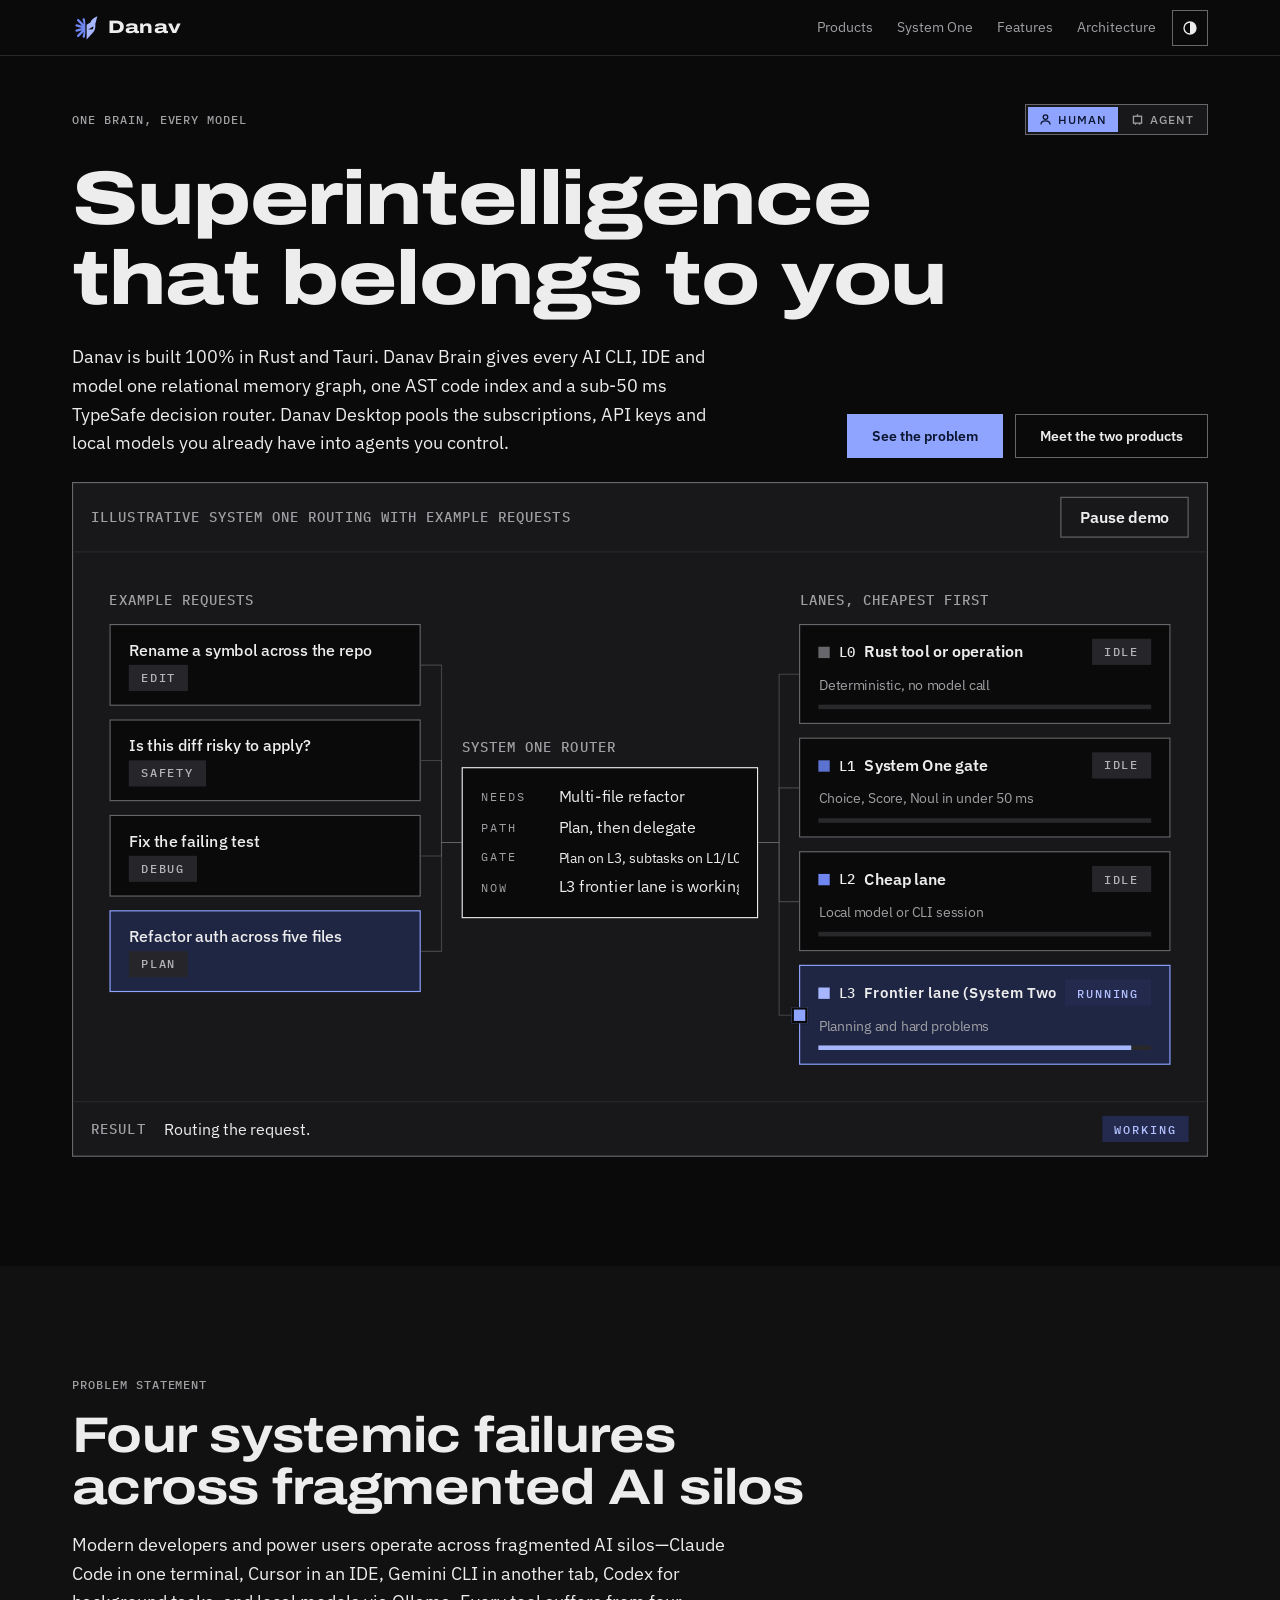
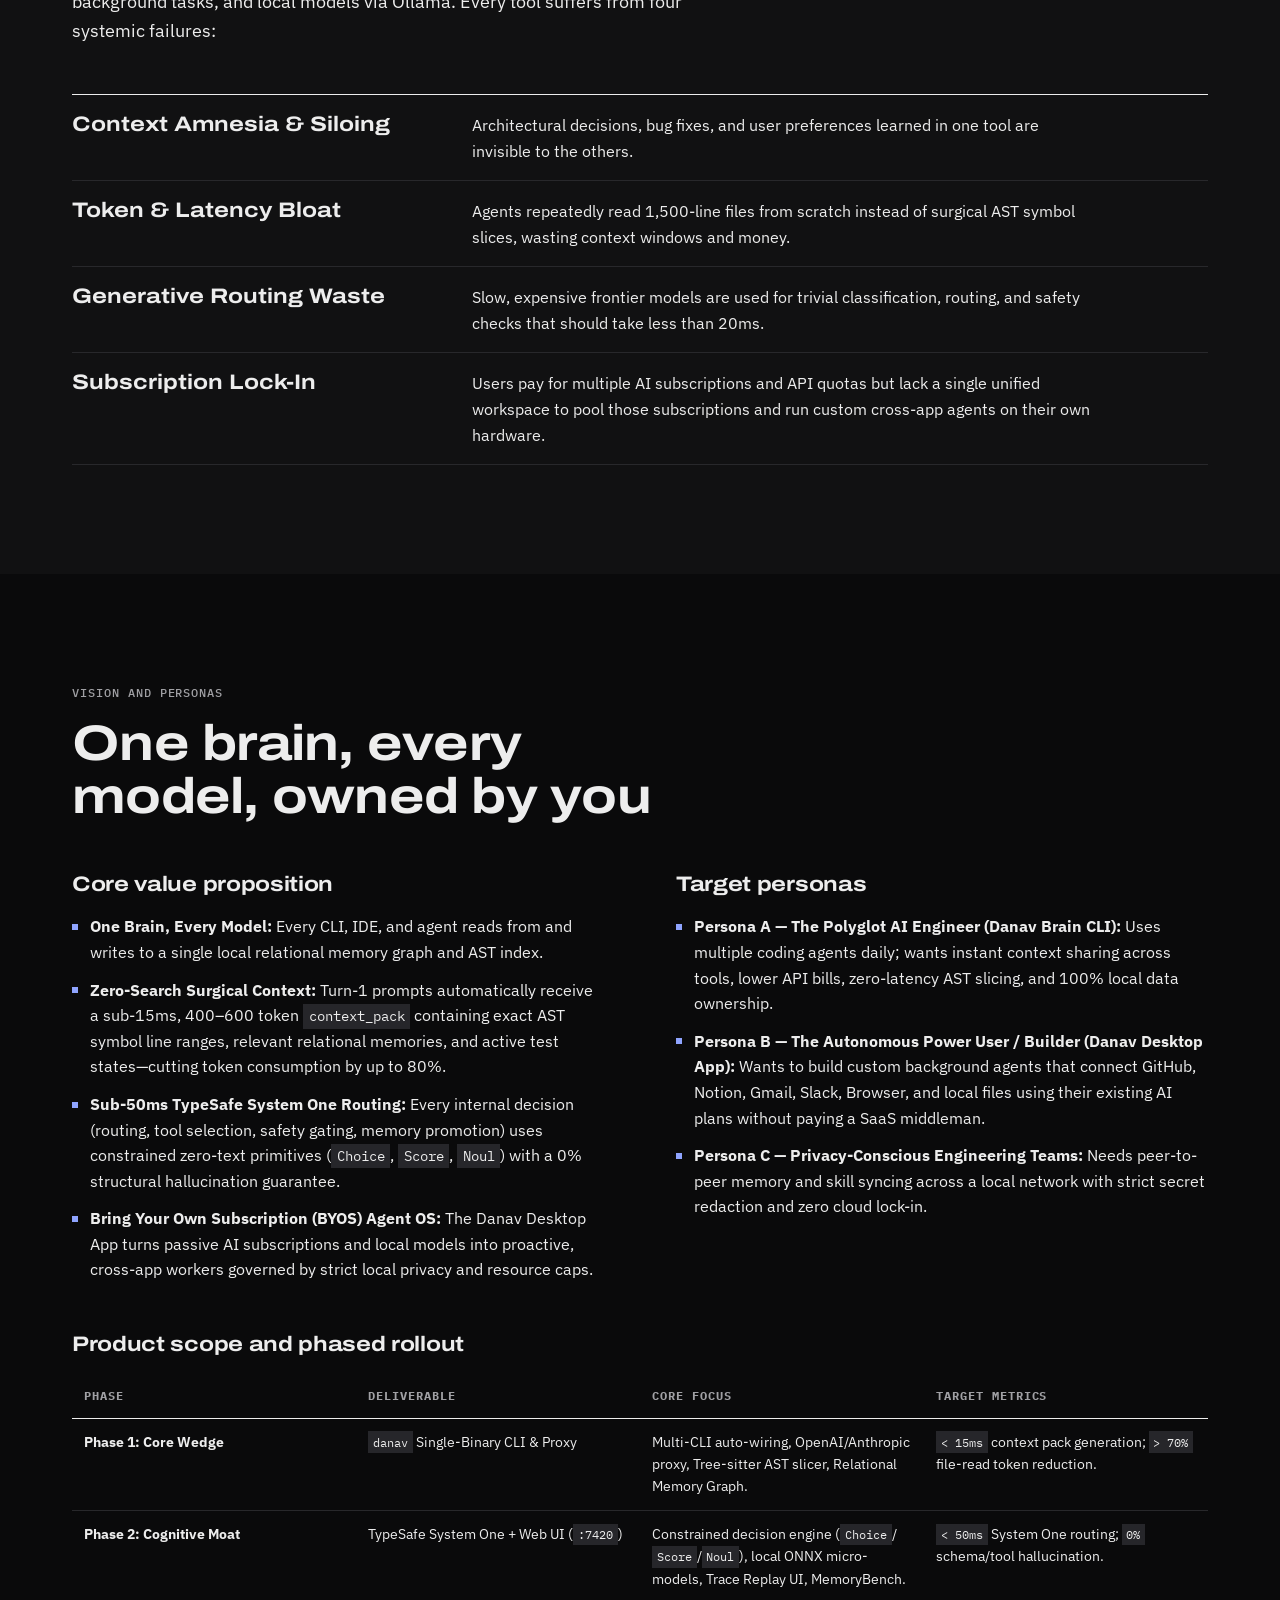
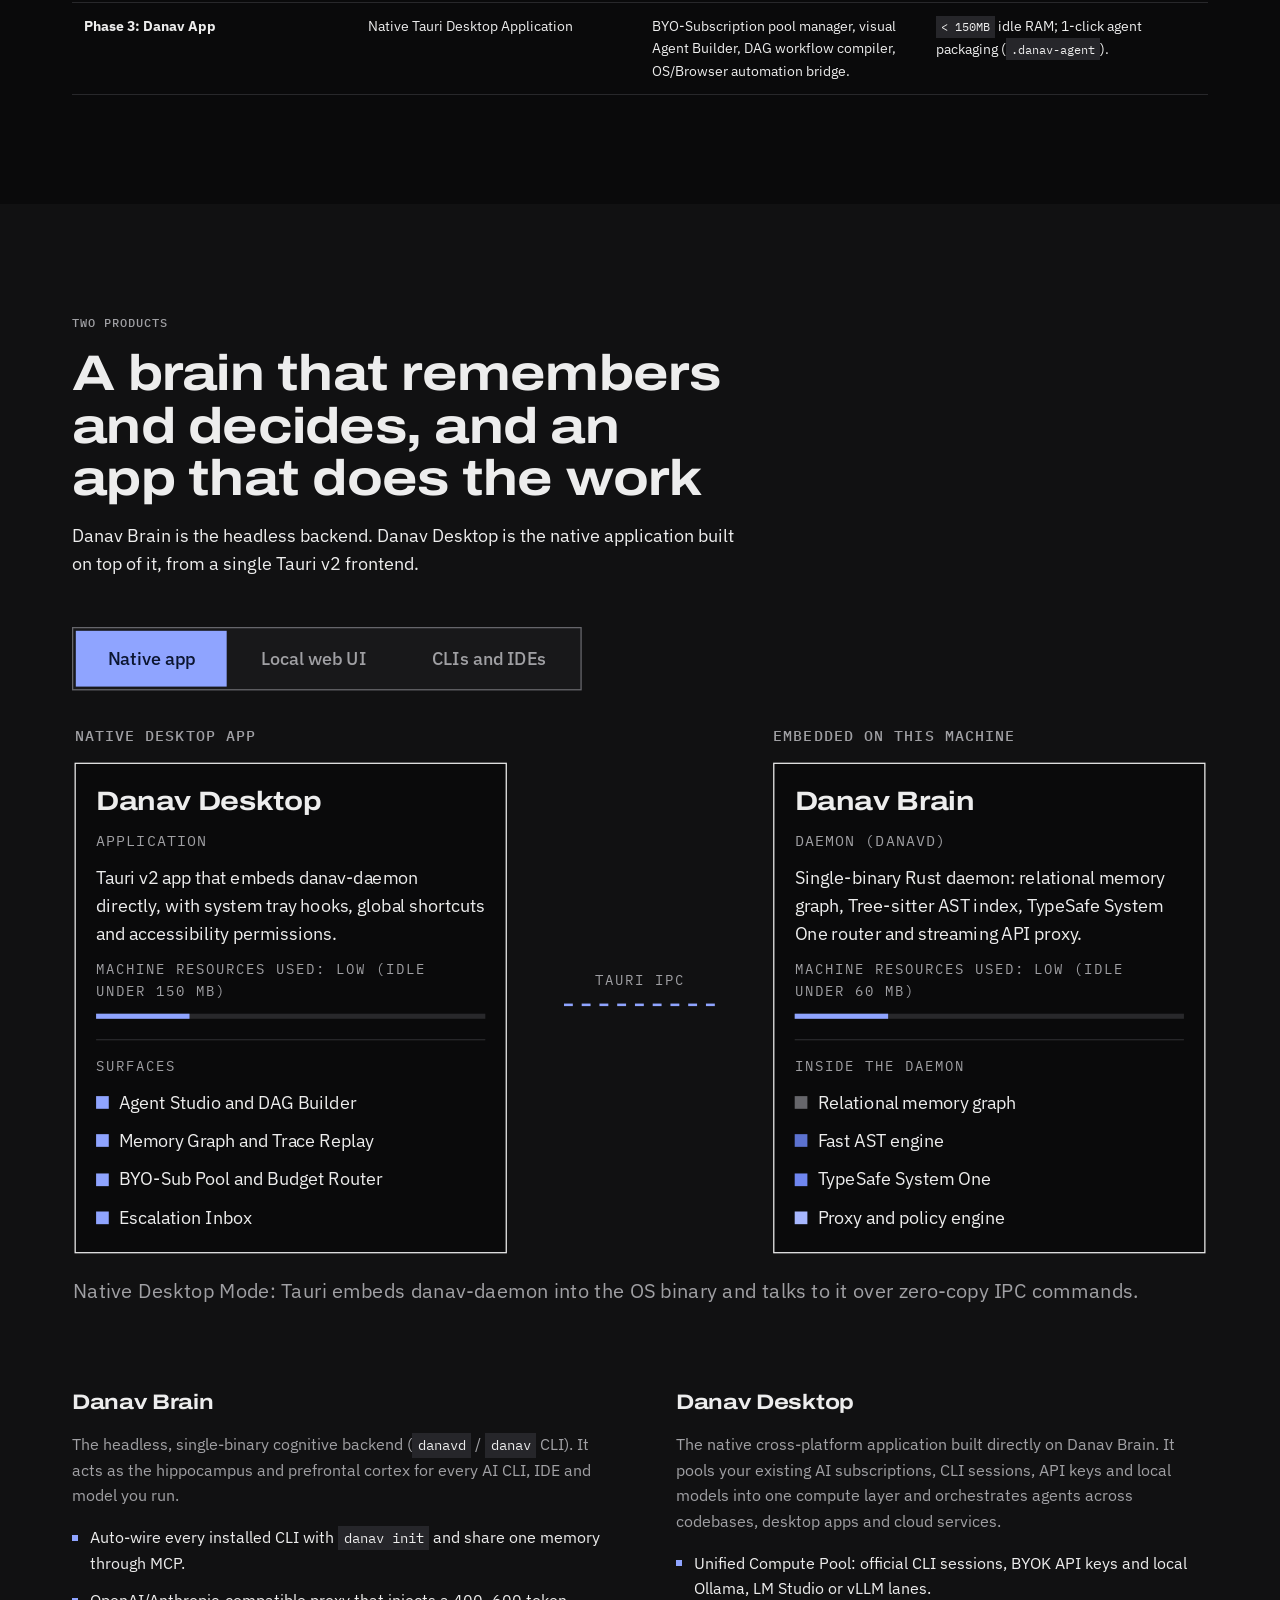
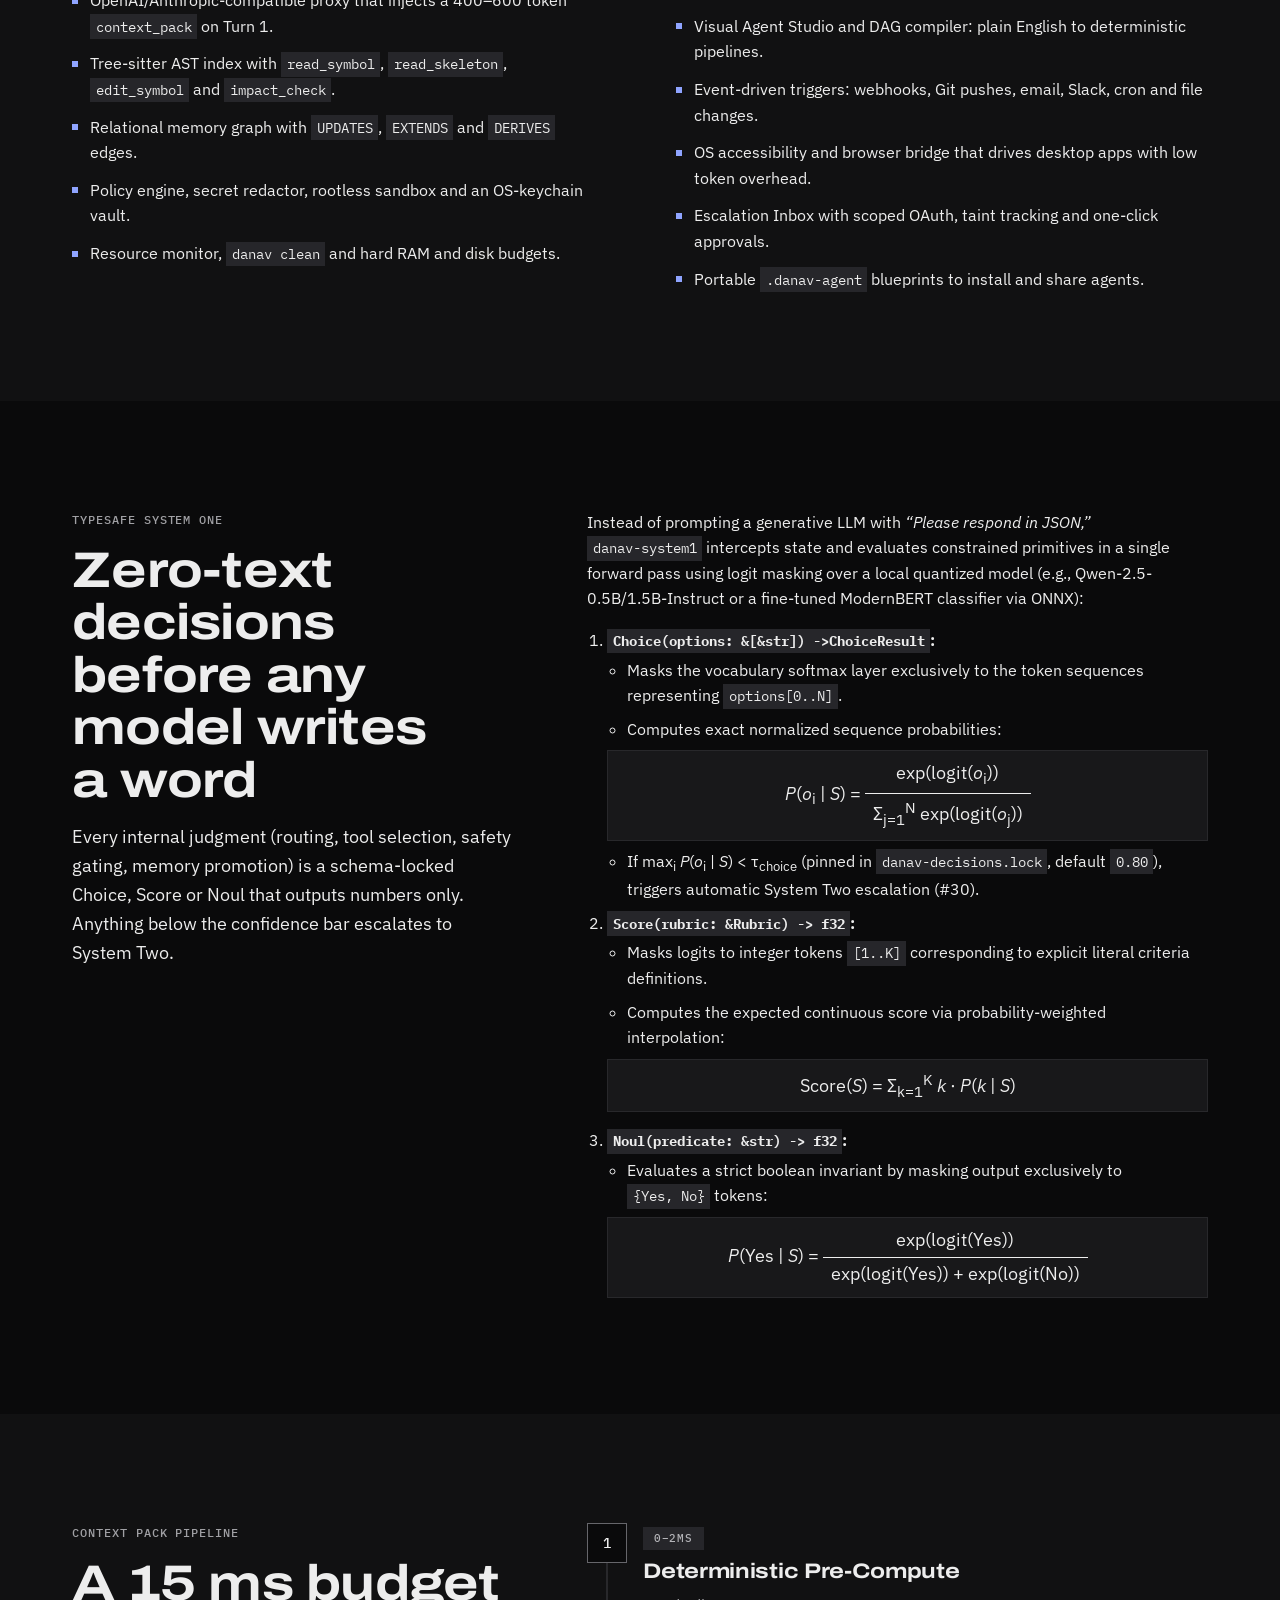
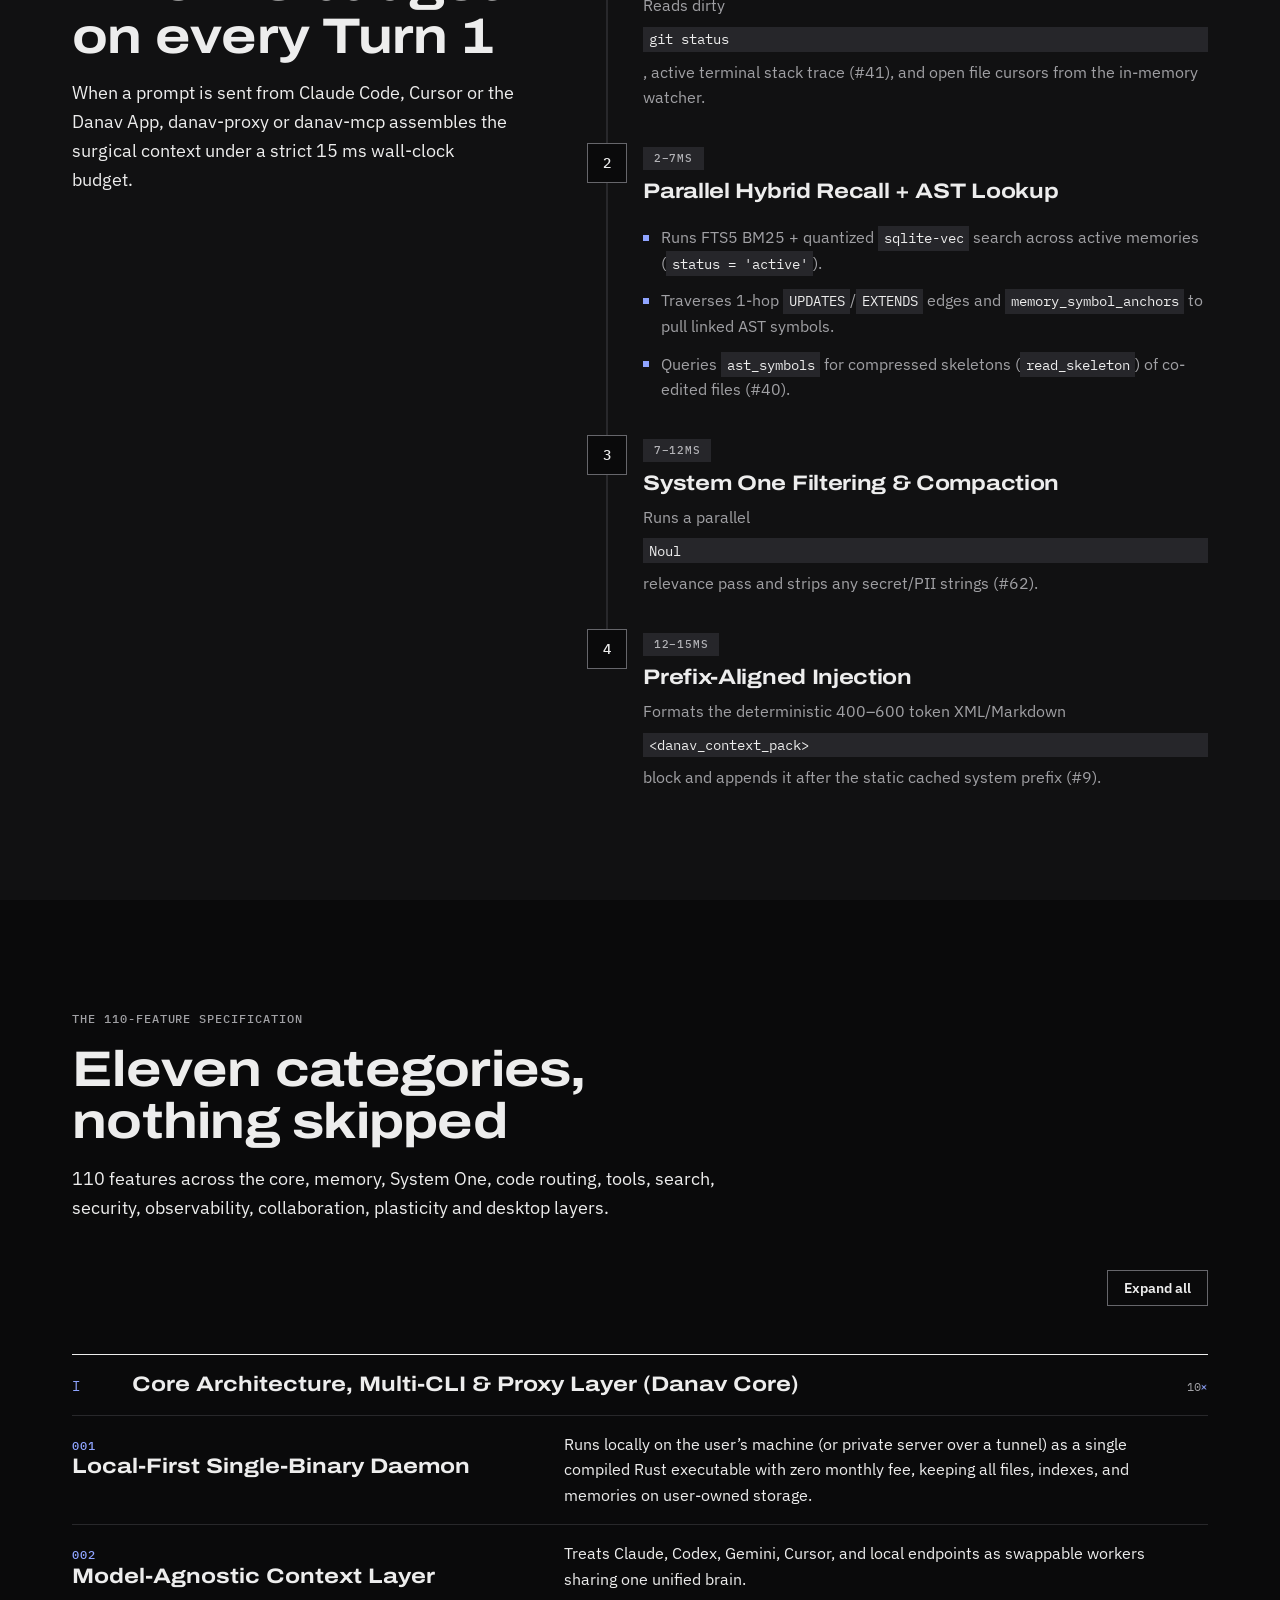
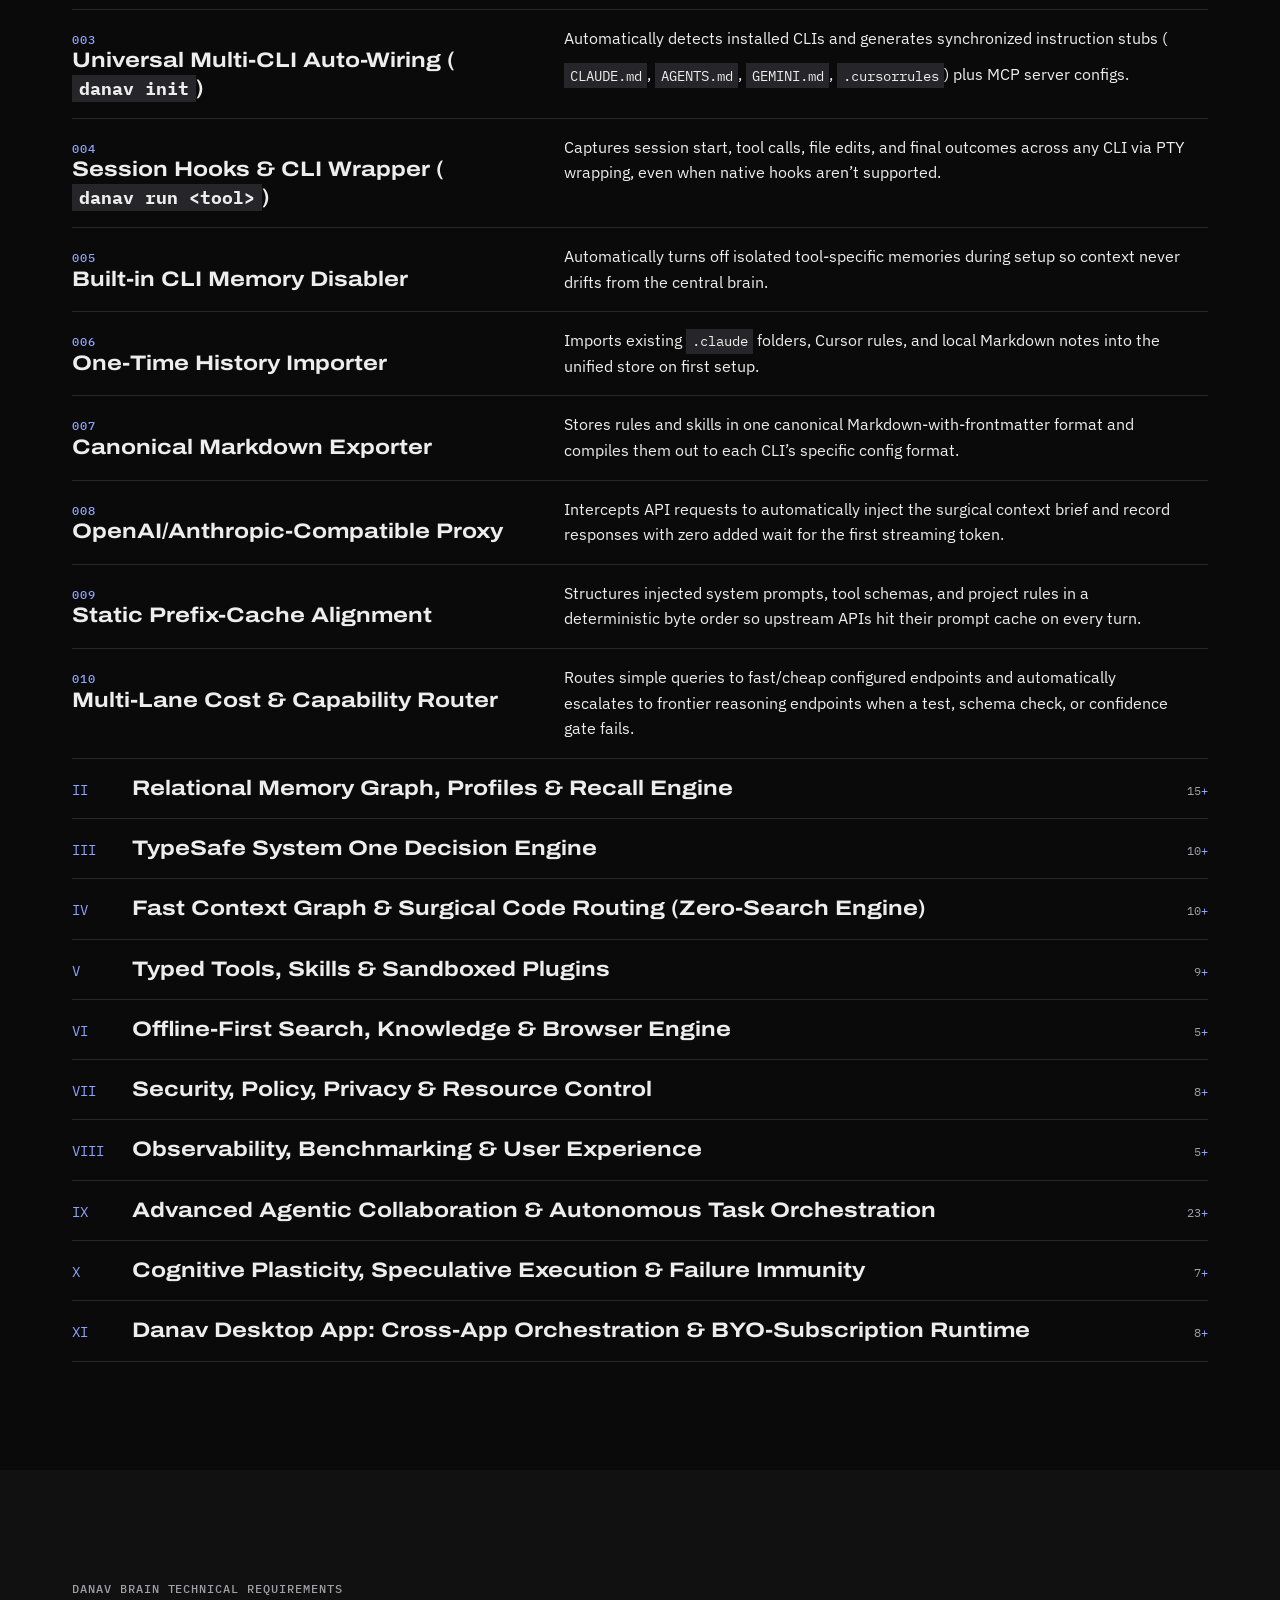
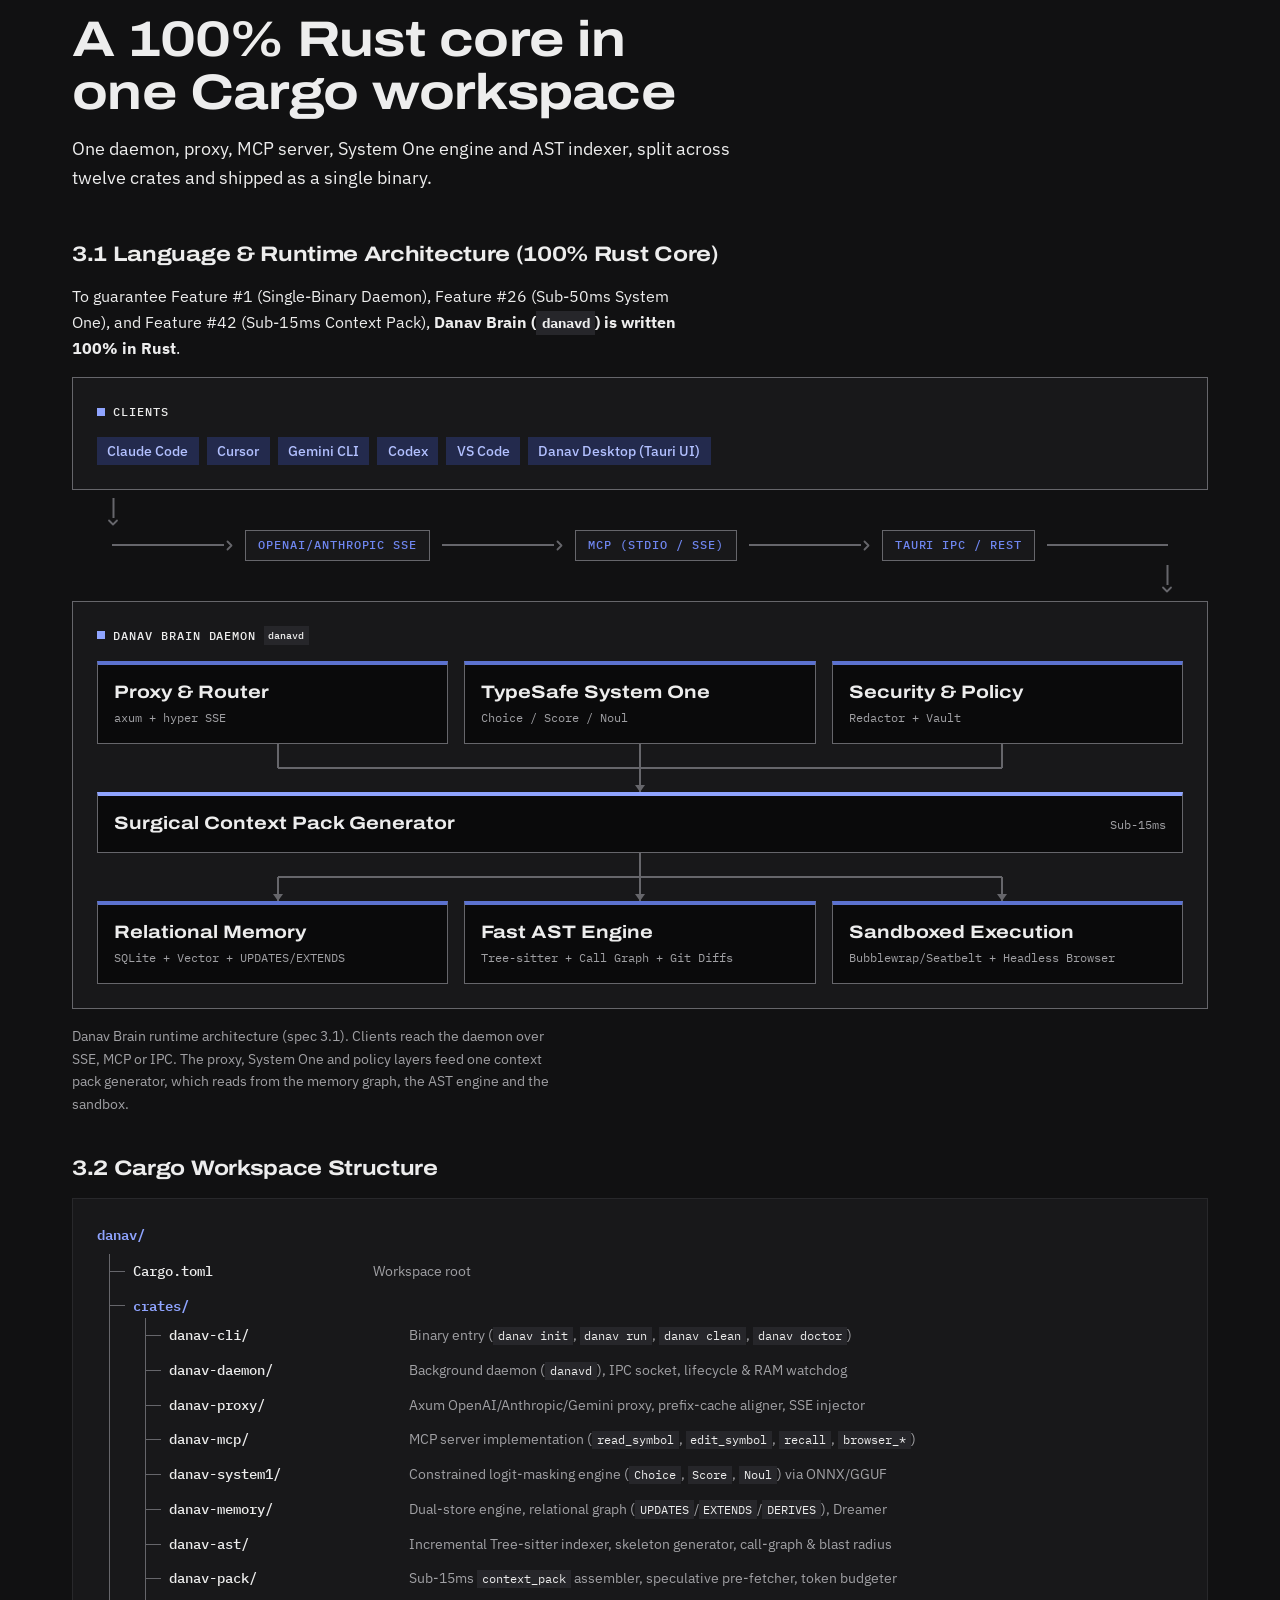
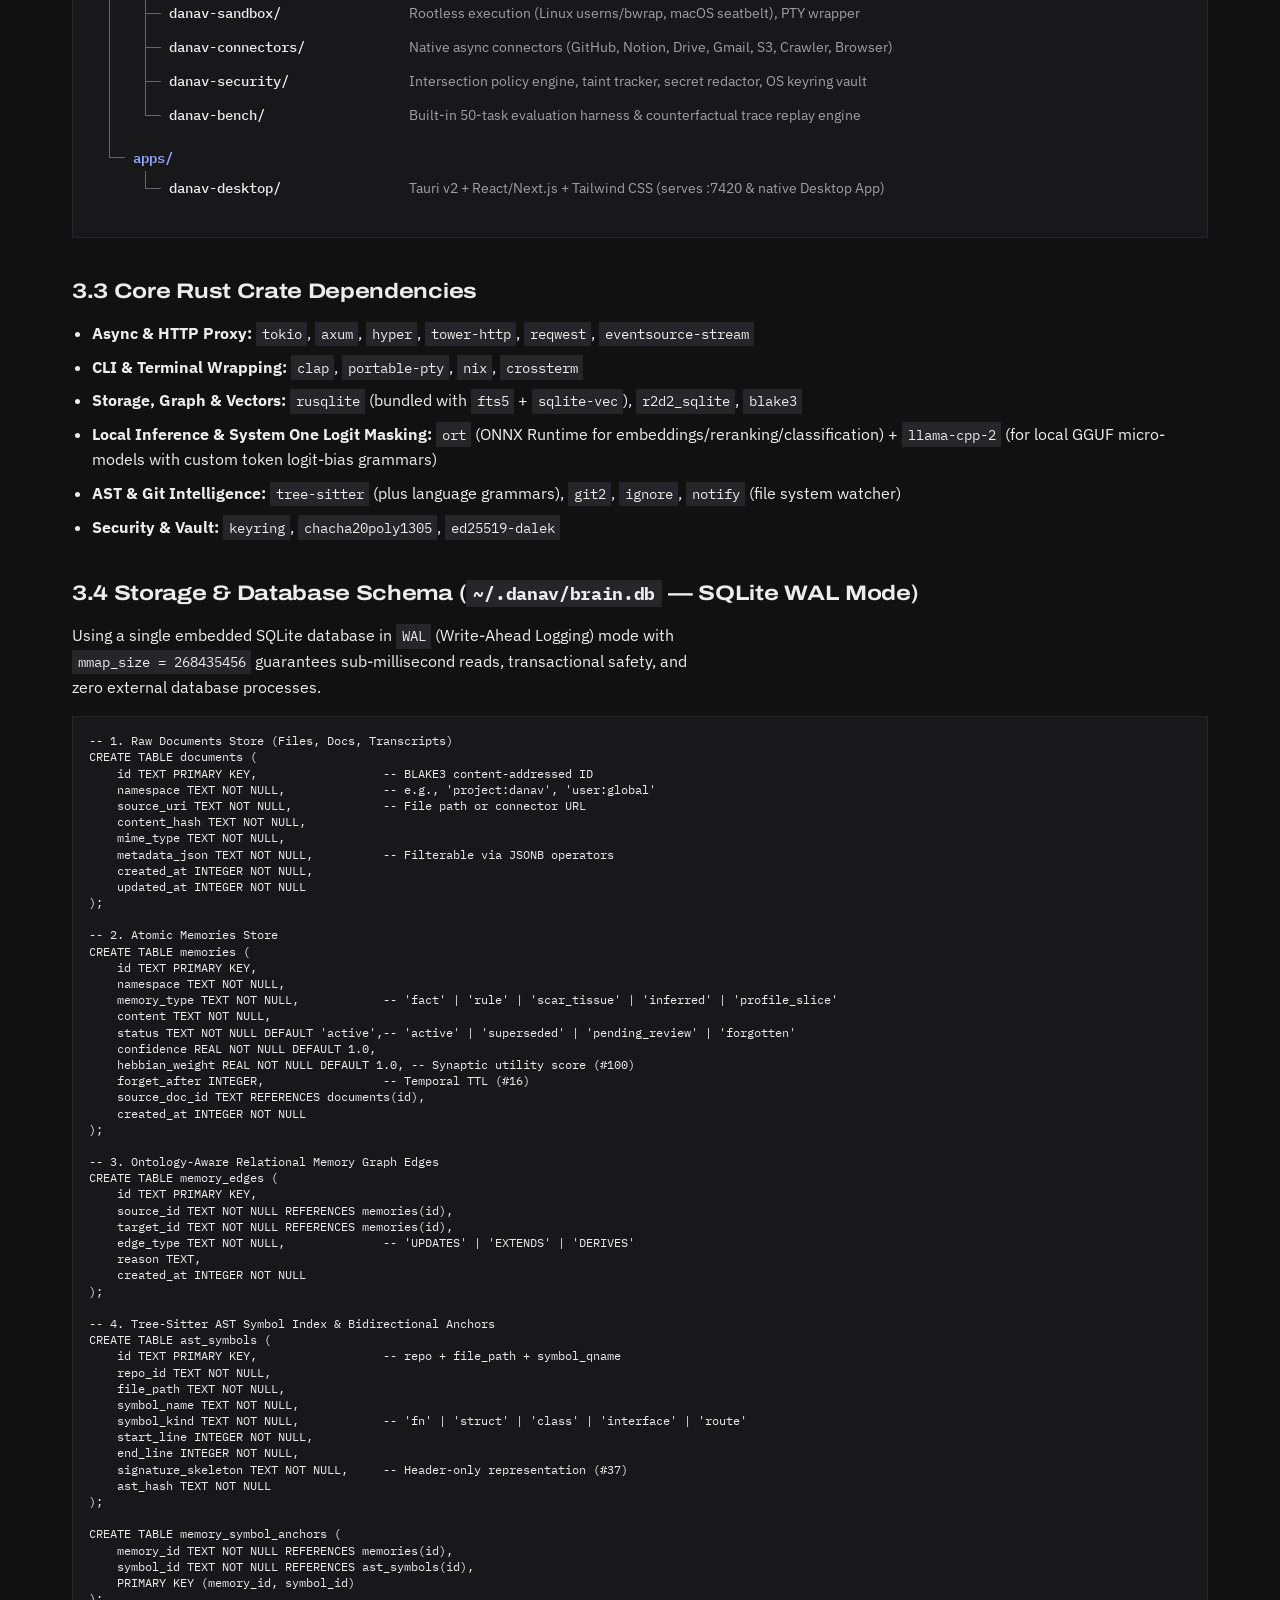
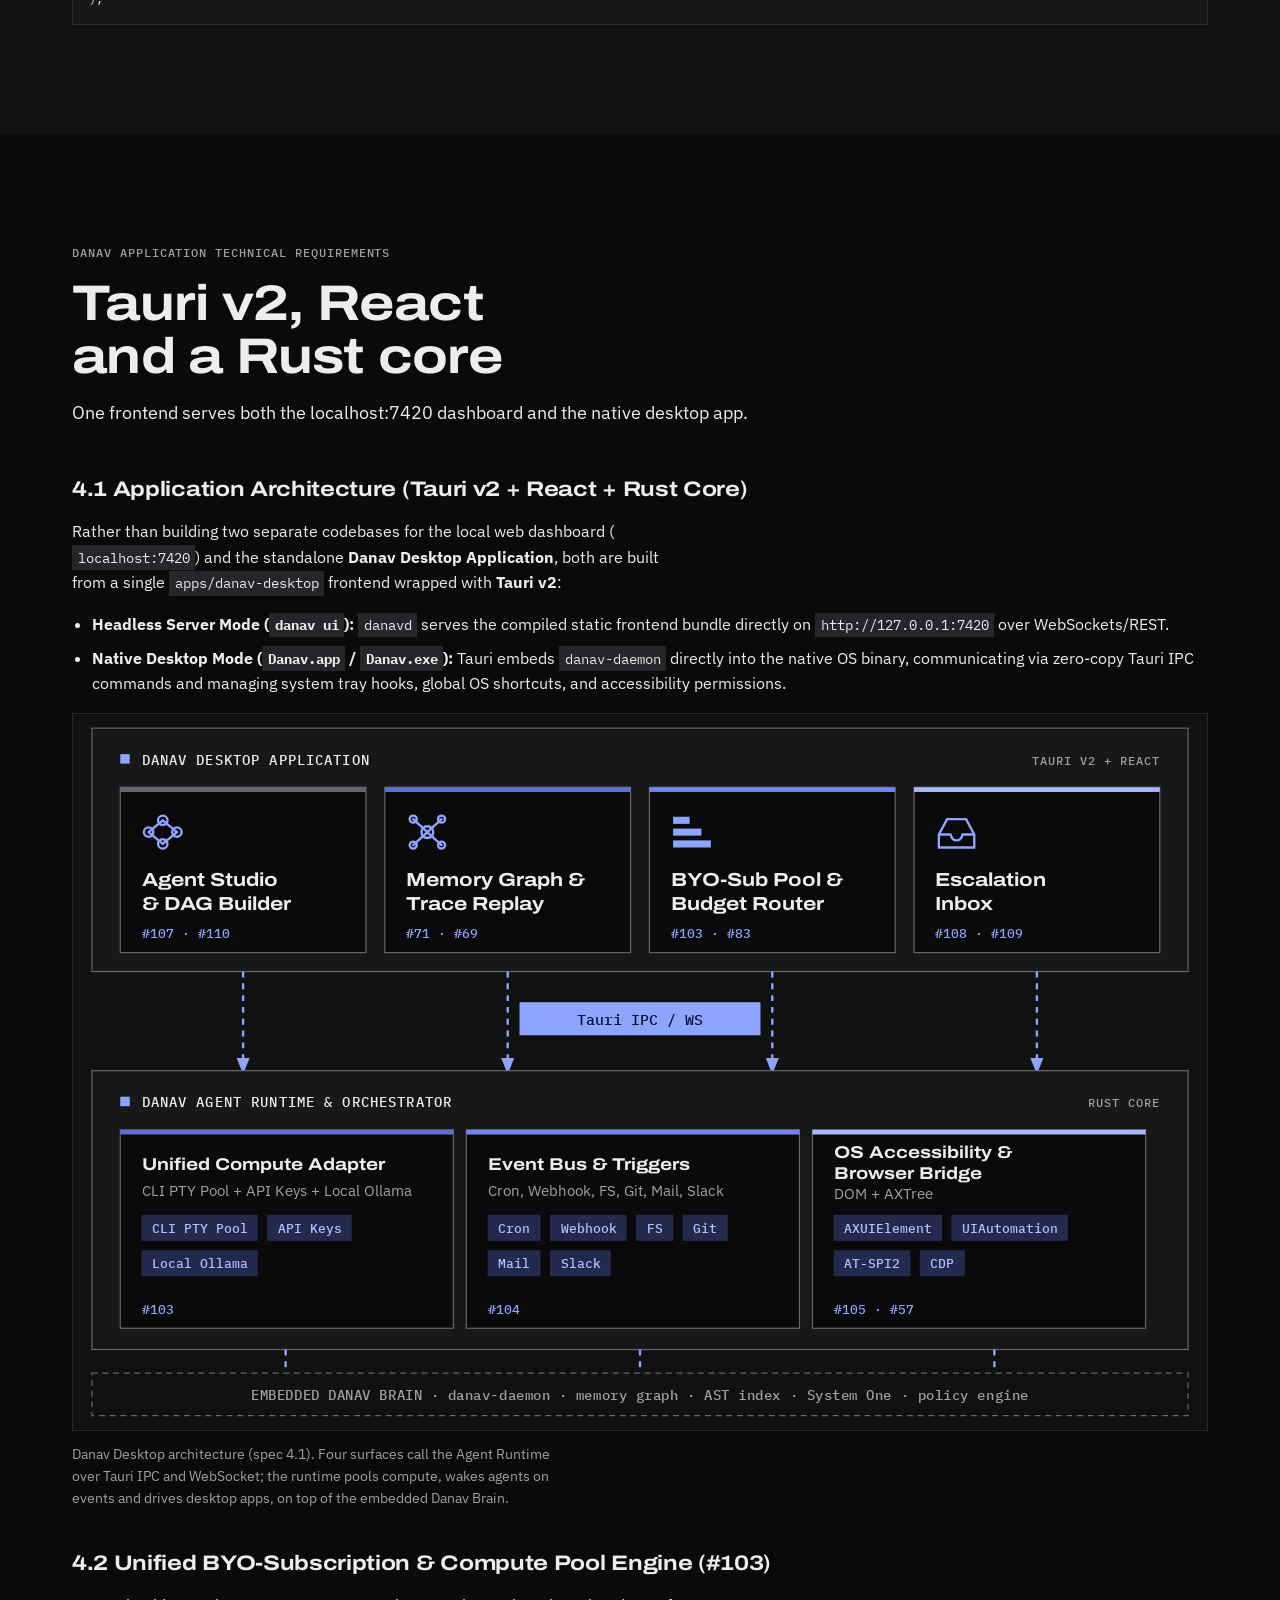
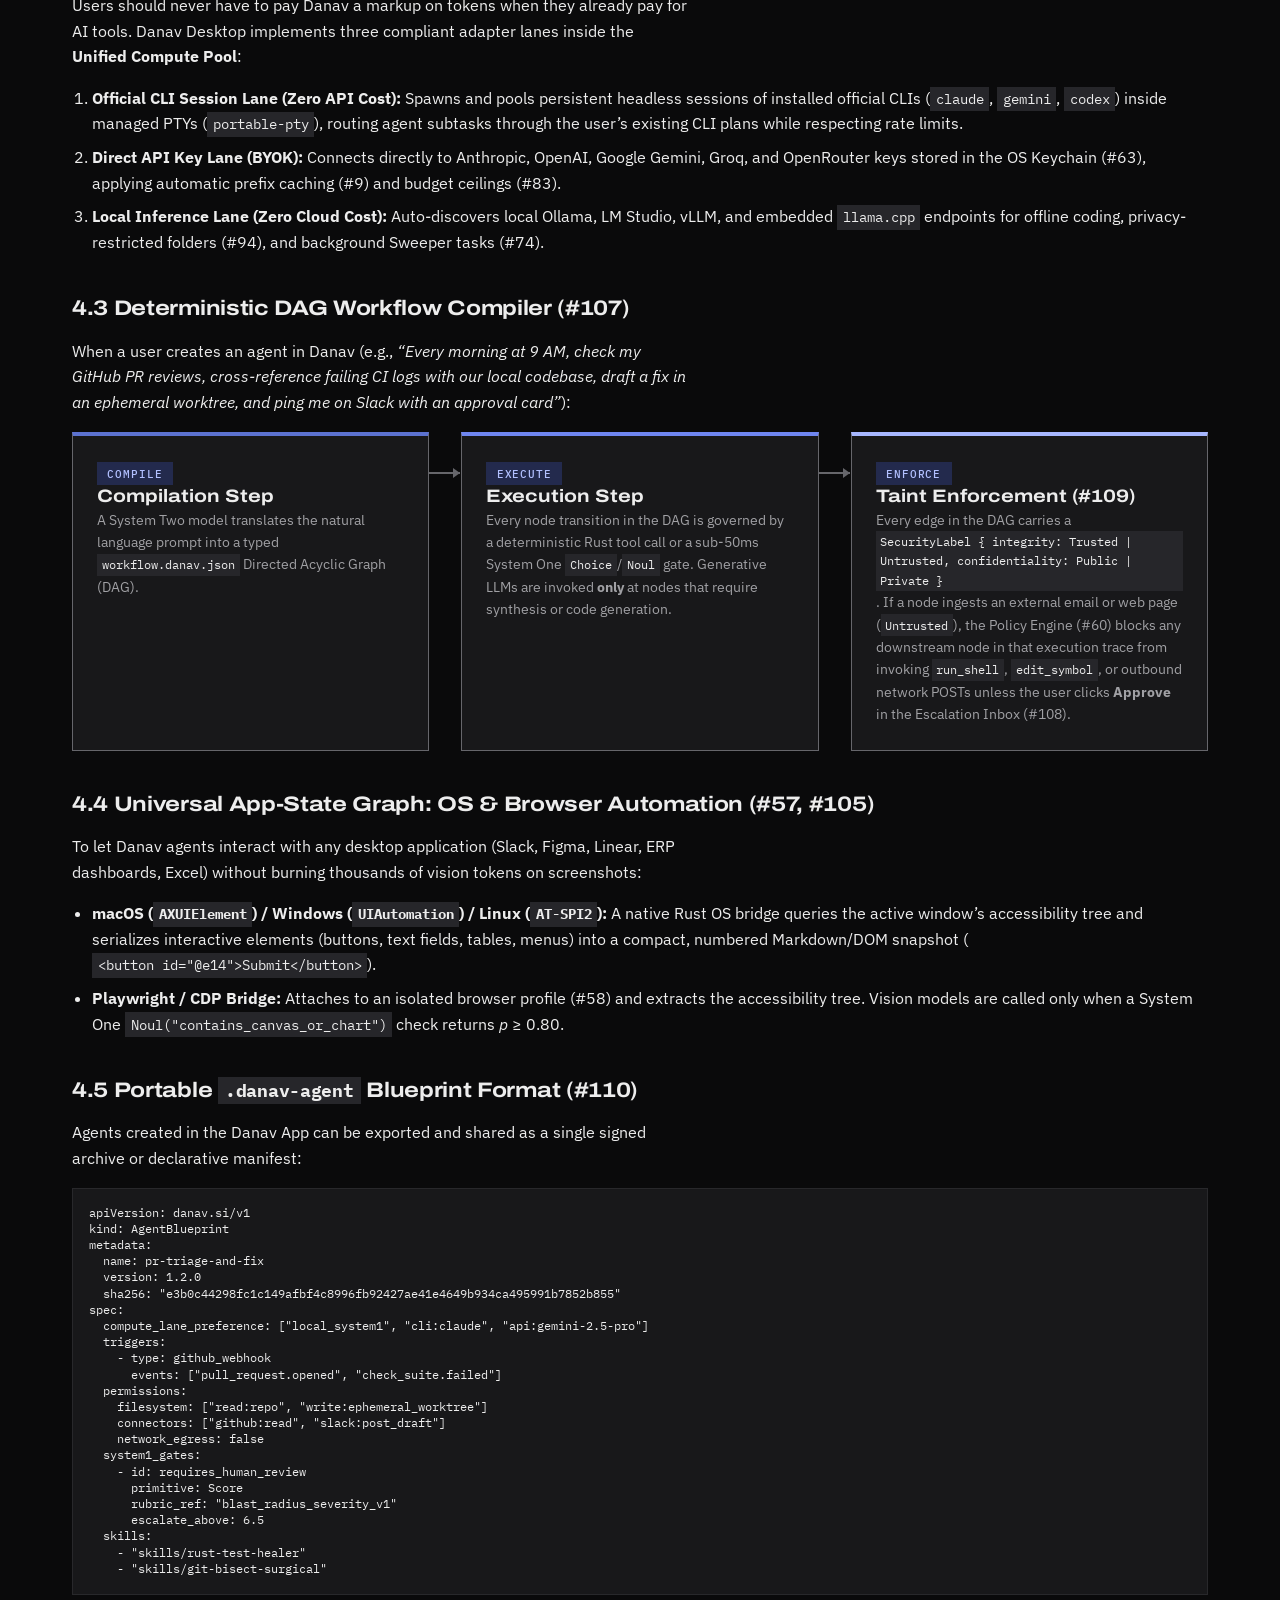
==== commit ac9307bd: "fix(responsive): auto-scale hero title, protocol bus, architecture diagram and tabs styling" ====
--- a/page/index.html
+++ b/page/index.html
@@ -1915,54 +1915,56 @@
                 <li class="badge badge--accent badge--text">Danav Desktop (Tauri UI)</li>
               </ul>
             </div>
-            <div class="flow__bus" data-reveal-item aria-label="Protocol bus">
-              <div class="flow__bus-drop flow__bus-drop--in" aria-hidden="true">
-                <span class="flow__bus-line flow__bus-line--v"></span>
-                <svg class="flow__bus-chevron flow__bus-chevron--down" viewBox="0 0 11 7" width="11" height="7"
-                  aria-hidden="true" focusable="false">
-                  <path d="M1.5 1.5L5.5 5.5L9.5 1.5" fill="none" stroke="currentColor" stroke-width="1.8"
-                    stroke-linecap="round" stroke-linejoin="round" />
-                </svg>
-              </div>
-              <div class="flow__bus-track">
-                <span class="flow__bus-seg flow__bus-seg--start" aria-hidden="true">
-                  <span class="flow__bus-line flow__bus-line--h"></span>
-                  <svg class="flow__bus-chevron flow__bus-chevron--right" viewBox="0 0 7 11" width="7" height="11"
+            <div class="scale-frame flow__bus-frame" data-scale-frame data-max-scale="1" data-design-width="576">
+              <div class="flow__bus scale-canvas" data-reveal-item aria-label="Protocol bus">
+                <div class="flow__bus-drop flow__bus-drop--in" aria-hidden="true">
+                  <span class="flow__bus-line flow__bus-line--v"></span>
+                  <svg class="flow__bus-chevron flow__bus-chevron--down" viewBox="0 0 11 7" width="11" height="7"
                     aria-hidden="true" focusable="false">
-                    <path d="M1.5 1.5L5.5 5.5L1.5 9.5" fill="none" stroke="currentColor" stroke-width="1.8"
+                    <path d="M1.5 1.5L5.5 5.5L9.5 1.5" fill="none" stroke="currentColor" stroke-width="1.8"
                       stroke-linecap="round" stroke-linejoin="round" />
                   </svg>
-                </span>
-                <span class="badge flow__protocol">OpenAI/Anthropic SSE</span>
-                <span class="flow__bus-seg" aria-hidden="true">
-                  <span class="flow__bus-line flow__bus-line--h"></span>
-                  <svg class="flow__bus-chevron flow__bus-chevron--right" viewBox="0 0 7 11" width="7" height="11"
+                </div>
+                <div class="flow__bus-track">
+                  <span class="flow__bus-seg flow__bus-seg--start" aria-hidden="true">
+                    <span class="flow__bus-line flow__bus-line--h"></span>
+                    <svg class="flow__bus-chevron flow__bus-chevron--right" viewBox="0 0 7 11" width="7" height="11"
+                      aria-hidden="true" focusable="false">
+                      <path d="M1.5 1.5L5.5 5.5L1.5 9.5" fill="none" stroke="currentColor" stroke-width="1.8"
+                        stroke-linecap="round" stroke-linejoin="round" />
+                    </svg>
+                  </span>
+                  <span class="badge flow__protocol">OpenAI/Anthropic SSE</span>
+                  <span class="flow__bus-seg" aria-hidden="true">
+                    <span class="flow__bus-line flow__bus-line--h"></span>
+                    <svg class="flow__bus-chevron flow__bus-chevron--right" viewBox="0 0 7 11" width="7" height="11"
+                      aria-hidden="true" focusable="false">
+                      <path d="M1.5 1.5L5.5 5.5L1.5 9.5" fill="none" stroke="currentColor" stroke-width="1.8"
+                        stroke-linecap="round" stroke-linejoin="round" />
+                    </svg>
+                  </span>
+                  <span class="badge flow__protocol">MCP (stdio / SSE)</span>
+                  <span class="flow__bus-seg" aria-hidden="true">
+                    <span class="flow__bus-line flow__bus-line--h"></span>
+                    <svg class="flow__bus-chevron flow__bus-chevron--right" viewBox="0 0 7 11" width="7" height="11"
+                      aria-hidden="true" focusable="false">
+                      <path d="M1.5 1.5L5.5 5.5L1.5 9.5" fill="none" stroke="currentColor" stroke-width="1.8"
+                        stroke-linecap="round" stroke-linejoin="round" />
+                    </svg>
+                  </span>
+                  <span class="badge flow__protocol">Tauri IPC / REST</span>
+                  <span class="flow__bus-seg flow__bus-seg--end" aria-hidden="true">
+                    <span class="flow__bus-line flow__bus-line--h"></span>
+                  </span>
+                </div>
+                <div class="flow__bus-drop flow__bus-drop--out" aria-hidden="true">
+                  <span class="flow__bus-line flow__bus-line--v"></span>
+                  <svg class="flow__bus-chevron flow__bus-chevron--down" viewBox="0 0 11 7" width="11" height="7"
                     aria-hidden="true" focusable="false">
-                    <path d="M1.5 1.5L5.5 5.5L1.5 9.5" fill="none" stroke="currentColor" stroke-width="1.8"
+                    <path d="M1.5 1.5L5.5 5.5L9.5 1.5" fill="none" stroke="currentColor" stroke-width="1.8"
                       stroke-linecap="round" stroke-linejoin="round" />
                   </svg>
-                </span>
-                <span class="badge flow__protocol">MCP (stdio / SSE)</span>
-                <span class="flow__bus-seg" aria-hidden="true">
-                  <span class="flow__bus-line flow__bus-line--h"></span>
-                  <svg class="flow__bus-chevron flow__bus-chevron--right" viewBox="0 0 7 11" width="7" height="11"
-                    aria-hidden="true" focusable="false">
-                    <path d="M1.5 1.5L5.5 5.5L1.5 9.5" fill="none" stroke="currentColor" stroke-width="1.8"
-                      stroke-linecap="round" stroke-linejoin="round" />
-                  </svg>
-                </span>
-                <span class="badge flow__protocol">Tauri IPC / REST</span>
-                <span class="flow__bus-seg flow__bus-seg--end" aria-hidden="true">
-                  <span class="flow__bus-line flow__bus-line--h"></span>
-                </span>
-              </div>
-              <div class="flow__bus-drop flow__bus-drop--out" aria-hidden="true">
-                <span class="flow__bus-line flow__bus-line--v"></span>
-                <svg class="flow__bus-chevron flow__bus-chevron--down" viewBox="0 0 11 7" width="11" height="7"
-                  aria-hidden="true" focusable="false">
-                  <path d="M1.5 1.5L5.5 5.5L9.5 1.5" fill="none" stroke="currentColor" stroke-width="1.8"
-                    stroke-linecap="round" stroke-linejoin="round" />
-                </svg>
+                </div>
               </div>
             </div>
             <div class="flow__layer flow__layer--daemon" data-reveal-item>
--- a/page/style.css
+++ b/page/style.css
@@ -53,7 +53,7 @@
   --text-lg: 1.3125rem;
   --text-xl: clamp(1.5rem, 1rem + 1.8vw, 2.125rem);
   --text-2xl: clamp(1.875rem, 1rem + 3vw, 3.125rem);
-  --text-hero: clamp(2.25rem, 0.9rem + 5.6vw, 4.75rem);
+  --text-hero: clamp(1.5rem, 7.6vw, 4.75rem);
 
   --leading-tight: 1.05;
   --leading-snug: 1.3;
@@ -844,6 +844,9 @@
 
 .hero__title {
   max-width: 16em;
+  overflow-wrap: break-word;
+  word-break: normal;
+  hyphens: auto;
 }
 
 .hero__intro {
@@ -878,7 +881,7 @@
   display: flex;
   align-items: center;
   justify-content: space-between;
-  gap: var(--space-4);
+  gap: var(--space-3) var(--space-4);
   flex-wrap: wrap;
   width: 100%;
 }
@@ -893,8 +896,10 @@
   gap: 2px;
   padding: 2px;
   border: var(--border-width) solid var(--color-line-strong);
-  border-radius: var(--radius-control);
+  border-radius: 0;
   background: var(--color-surface);
+  max-width: 100%;
+  flex-wrap: wrap;
 }
 
 .view-switch__tab {
@@ -903,15 +908,16 @@
   gap: 0.375rem;
   padding: 0.25rem 0.625rem;
   border: var(--border-width) solid transparent;
-  border-radius: var(--radius-control);
+  border-radius: 0;
   background: transparent;
   color: var(--color-text-muted);
-  font-family: var(--font-mono);
-  font-size: var(--text-2xs);
+  font-family: var(--font-body);
+  font-size: 0.75rem;
   letter-spacing: var(--tracking-label);
   text-transform: uppercase;
   font-weight: var(--weight-medium);
   cursor: pointer;
+  white-space: nowrap;
   transition:
     background-color var(--duration-fast) var(--ease-standard),
     color var(--duration-fast) var(--ease-standard);
@@ -2169,17 +2175,18 @@
 }
 
 .dg-scroll {
-  overflow-x: auto;
+  overflow: hidden;
   border: var(--border-width) solid var(--color-line);
-  border-radius: var(--radius-panel);
-  background: var(--color-surface-sunken)
+  border-radius: 0;
+  background: var(--color-surface-sunken);
 }
 
 .dg {
   display: block;
   width: 100%;
-  min-width: 44rem;
-  height: auto
+  max-width: 100%;
+  min-width: 0;
+  height: auto;
 }
 
 .dg-fig figcaption {
@@ -2259,7 +2266,7 @@
 .dg-chip {
   fill: var(--color-badge-accent-bg);
   stroke: none;
-  rx: 3px
+  rx: 0;
 }
 
 .dg-chiptxt {
@@ -2269,7 +2276,7 @@
 
 .dg-pill {
   fill: var(--color-accent);
-  rx: 3px
+  rx: 0;
 }
 
 .dg-pilltxt {
@@ -2648,13 +2655,25 @@
 }
 
 /* Protocol Pipeline Bus (Option B) */
+.flow .flow__bus-frame {
+  margin-block: var(--space-2);
+  width: 100%;
+  overflow: hidden;
+}
+
 .flow .flow__bus {
   --bus-offset: 2.5rem;
   position: relative;
   display: flex;
   flex-direction: column;
-  margin-block: var(--space-2);
+  margin-block: 0;
   width: 100%;
+}
+
+.flow .flow__bus.scale-canvas {
+  width: 100%;
+  min-width: 36rem;
+  transform-origin: top left;
 }
 
 .flow .flow__bus-drop {
@@ -2839,16 +2858,15 @@
     gap: var(--space-3);
   }
 
+  .flow .flow__bus-frame {
+    margin-block: var(--space-2);
+    overflow: hidden;
+  }
+
   .flow .flow__bus {
     --bus-offset: 0.75rem;
-    margin-block: var(--space-2);
-    overflow-x: auto;
-    scrollbar-width: none;
-    -webkit-overflow-scrolling: touch;
-  }
-
-  .flow .flow__bus::-webkit-scrollbar {
-    display: none;
+    margin-block: 0;
+    overflow: visible;
   }
 
   .flow .flow__bus-drop {
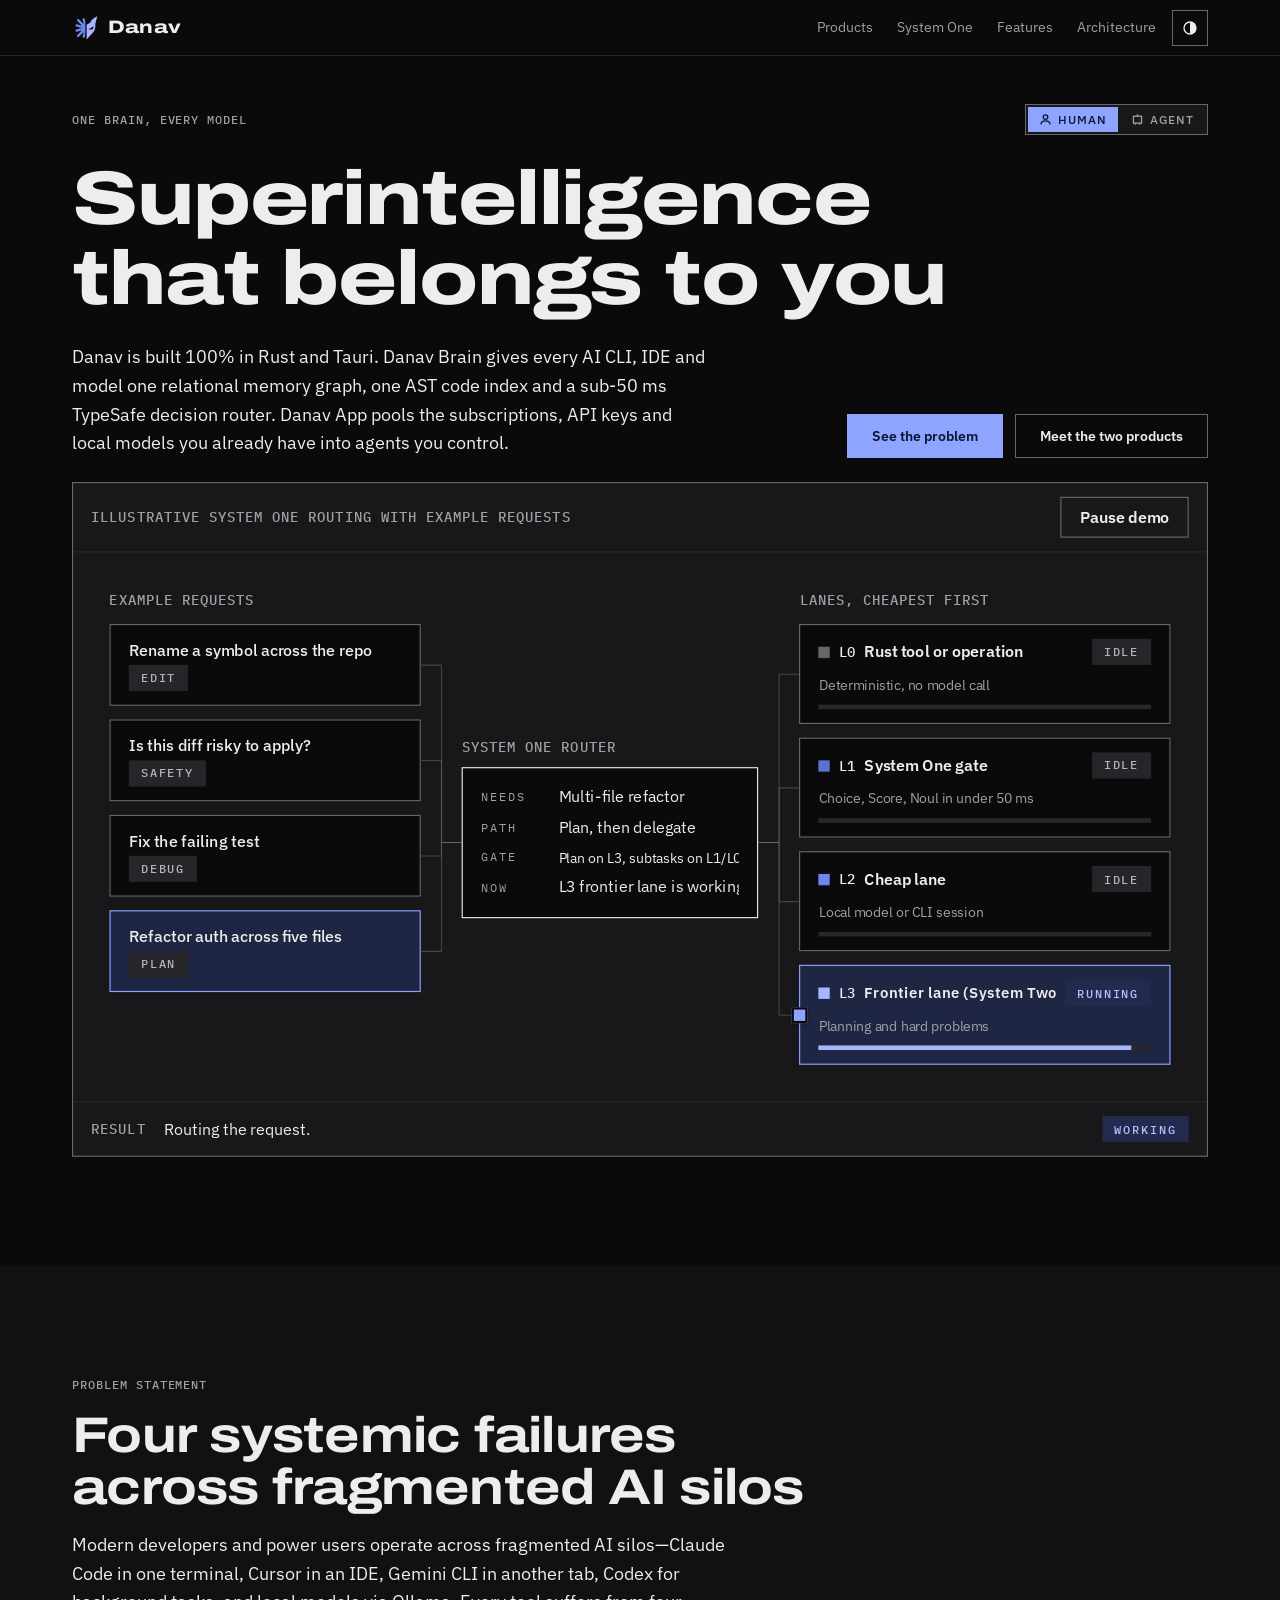
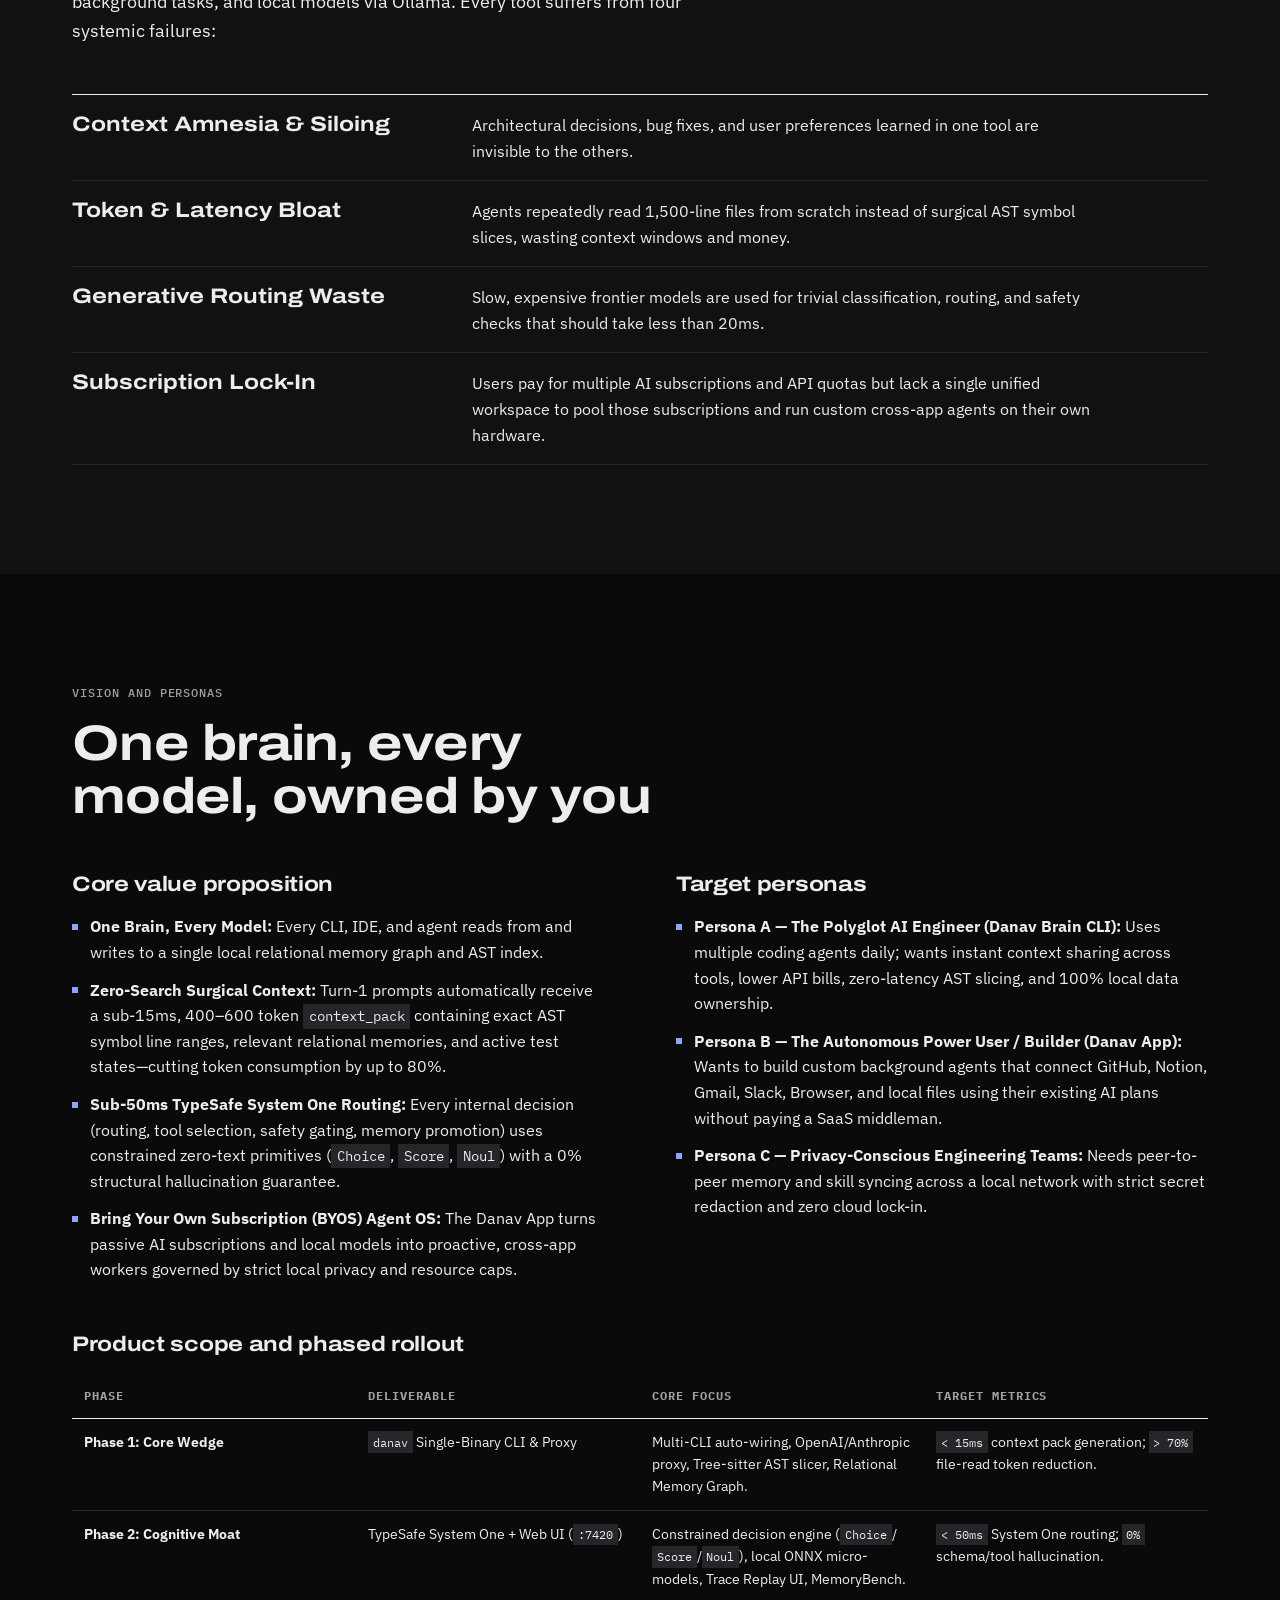
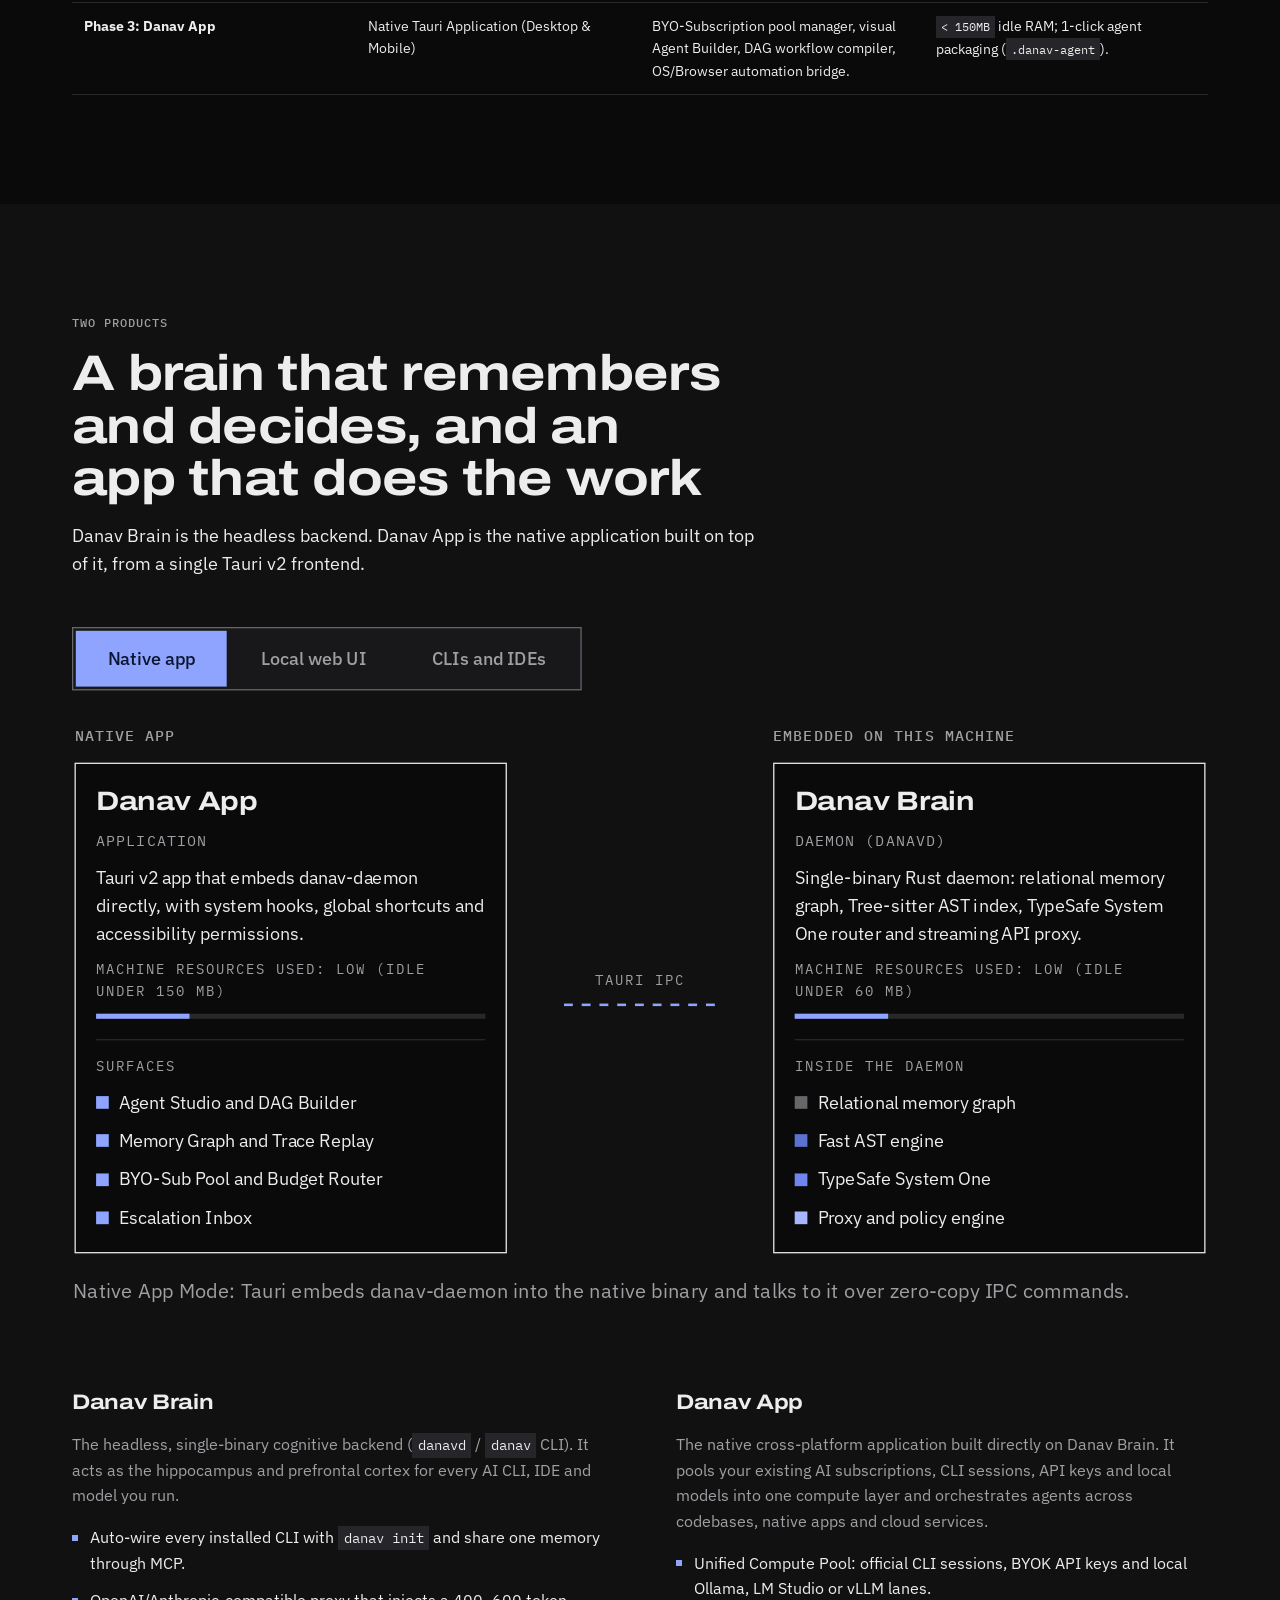
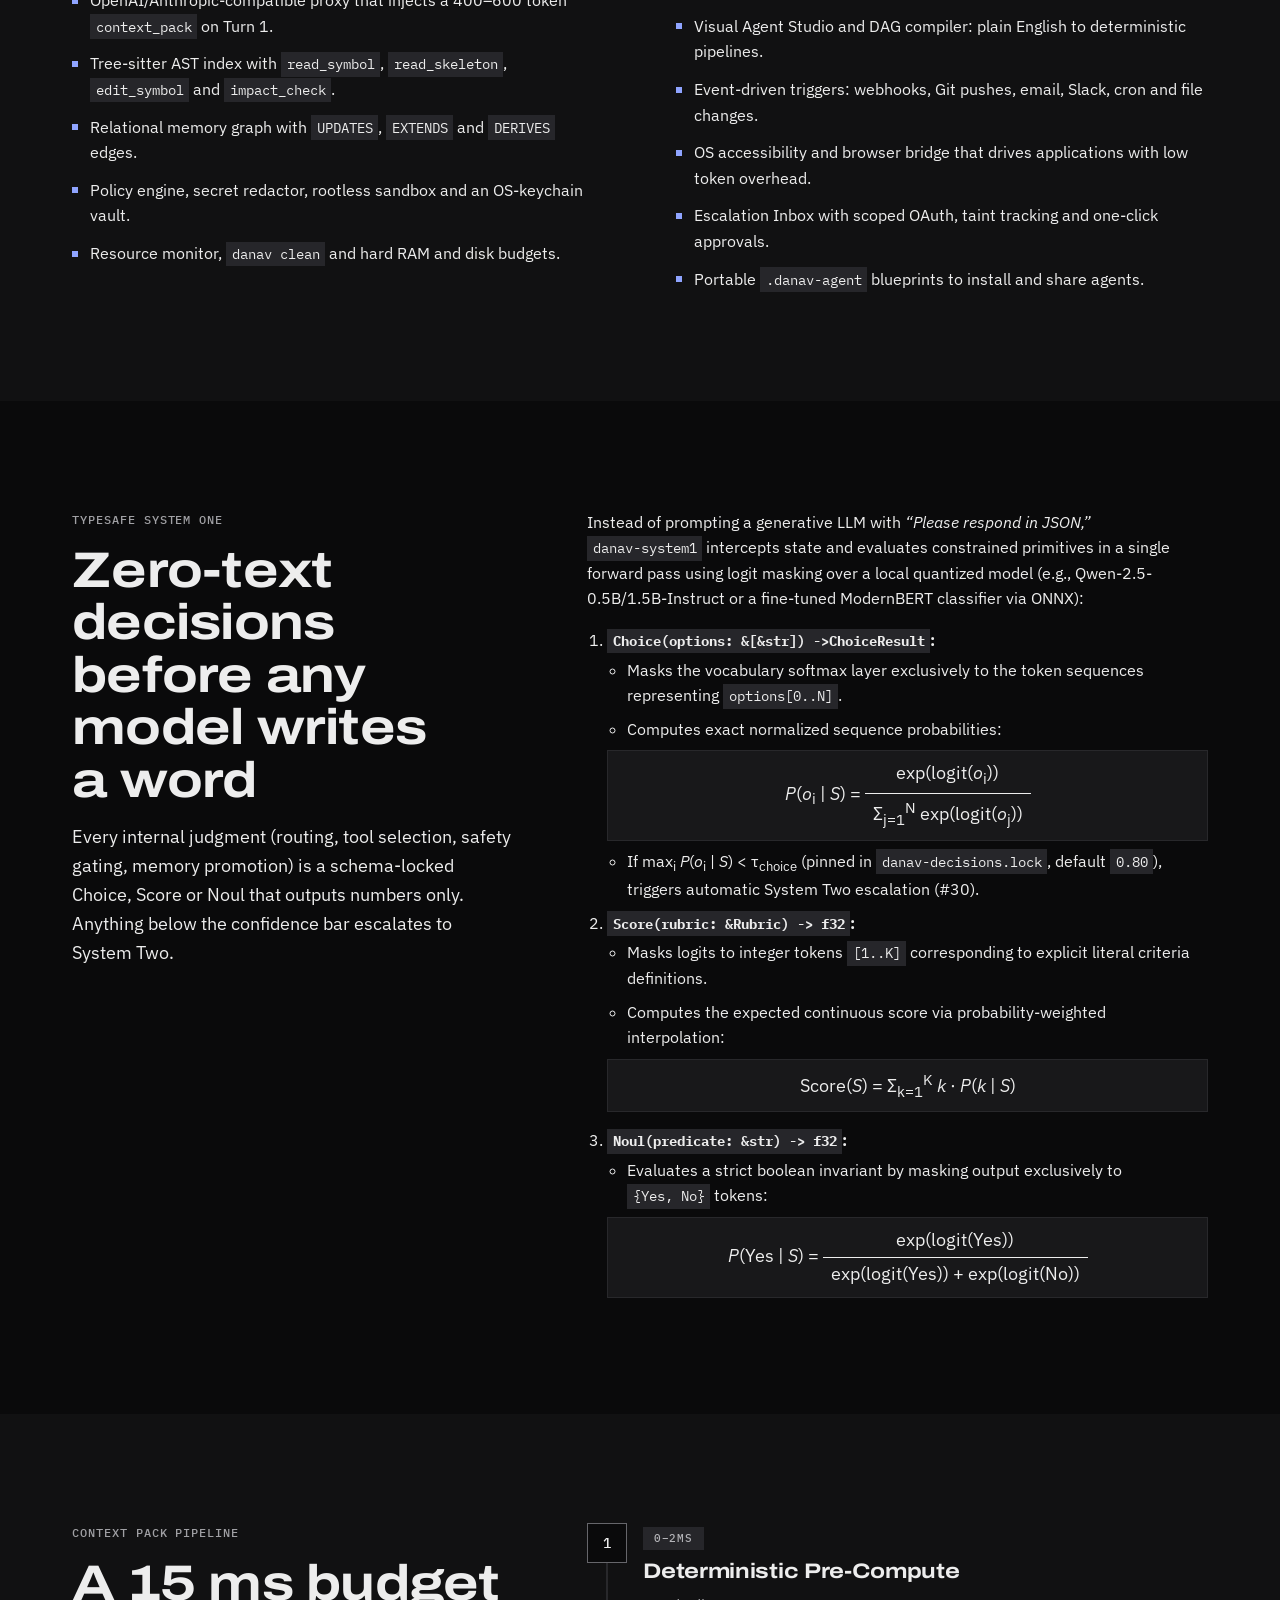
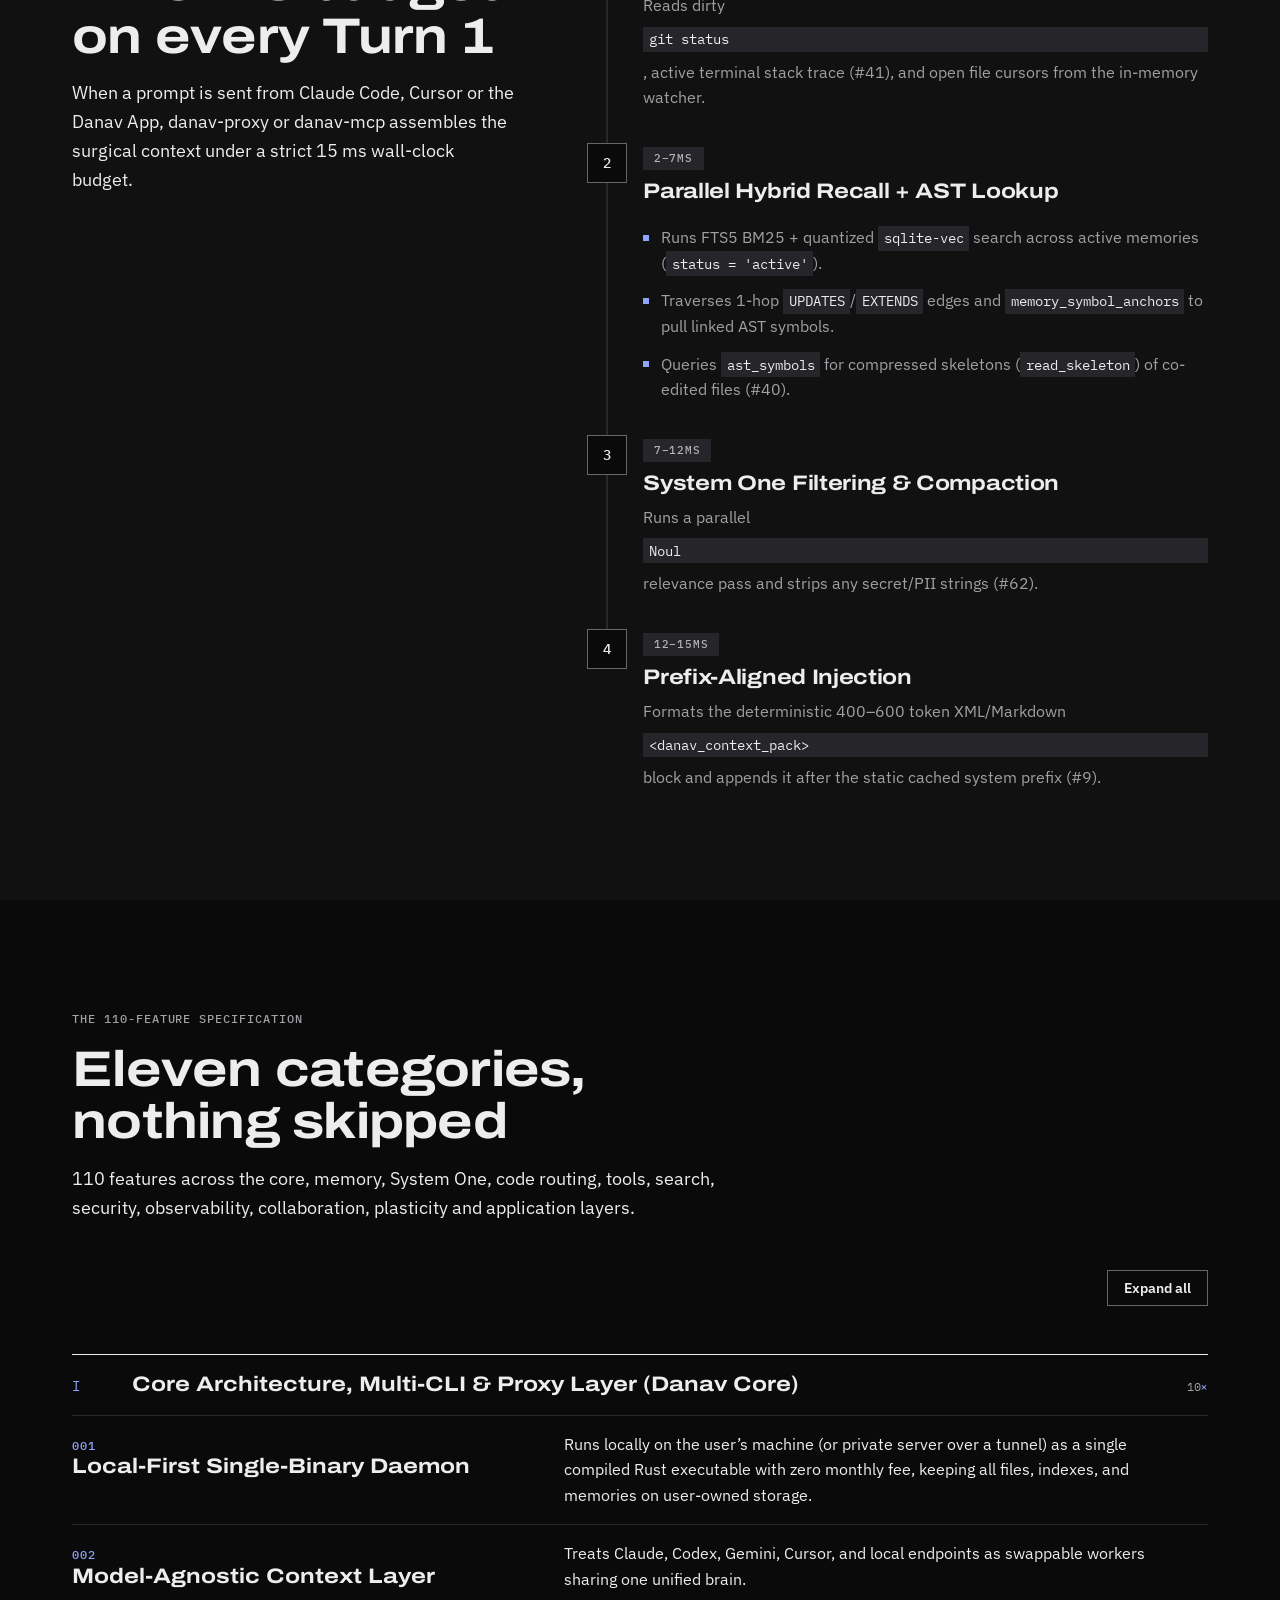
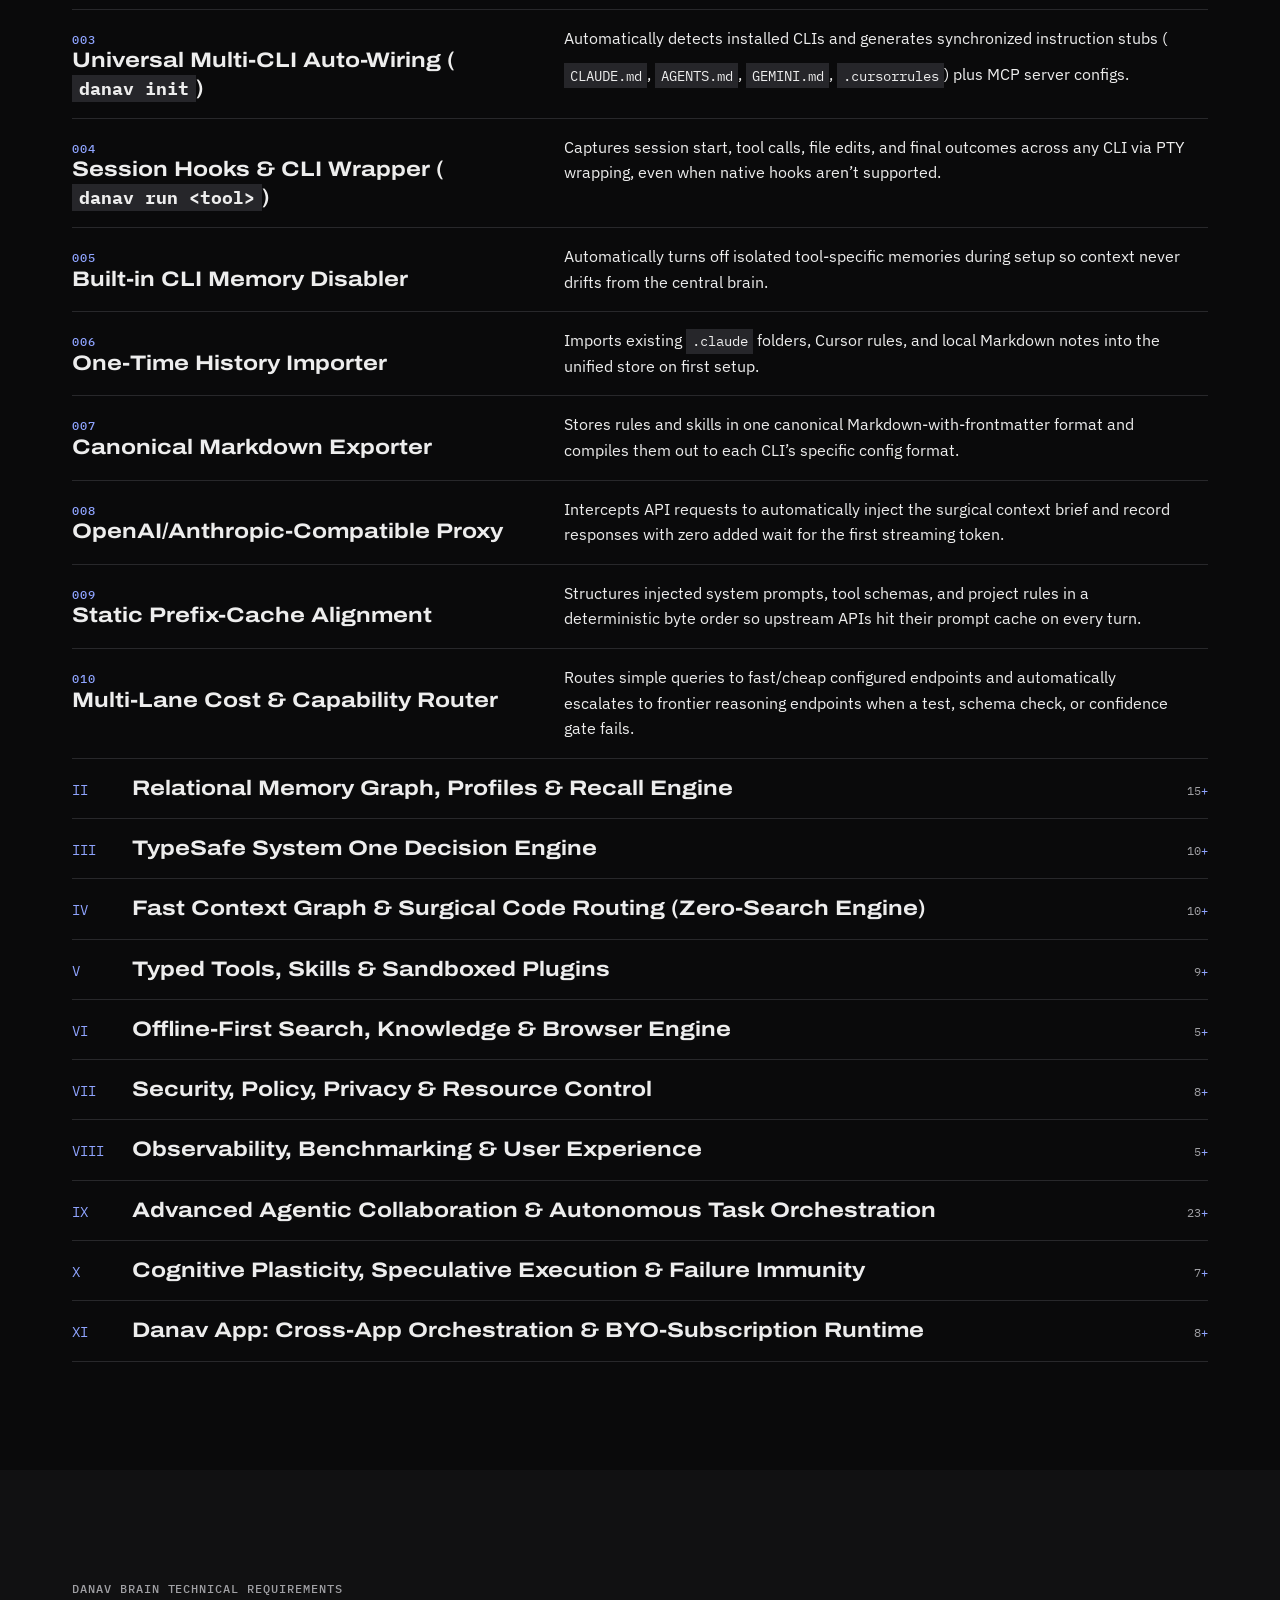
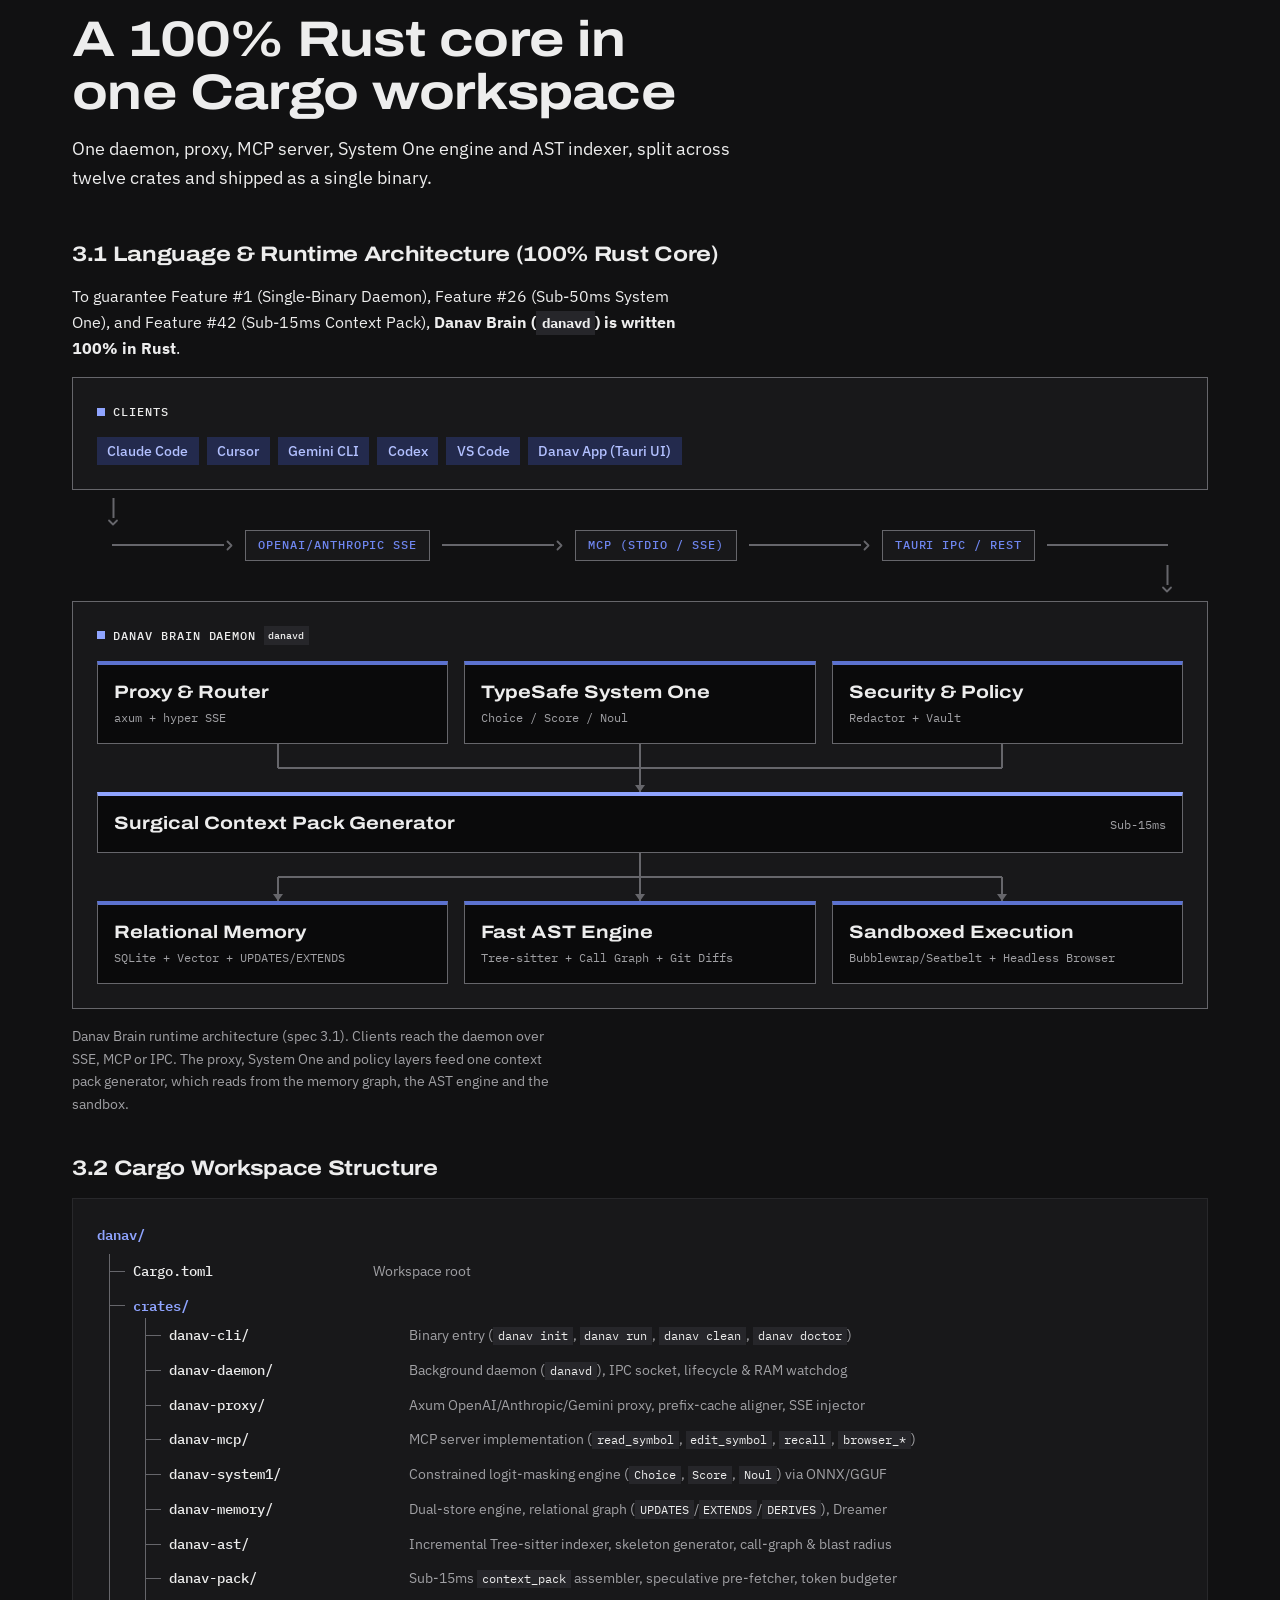
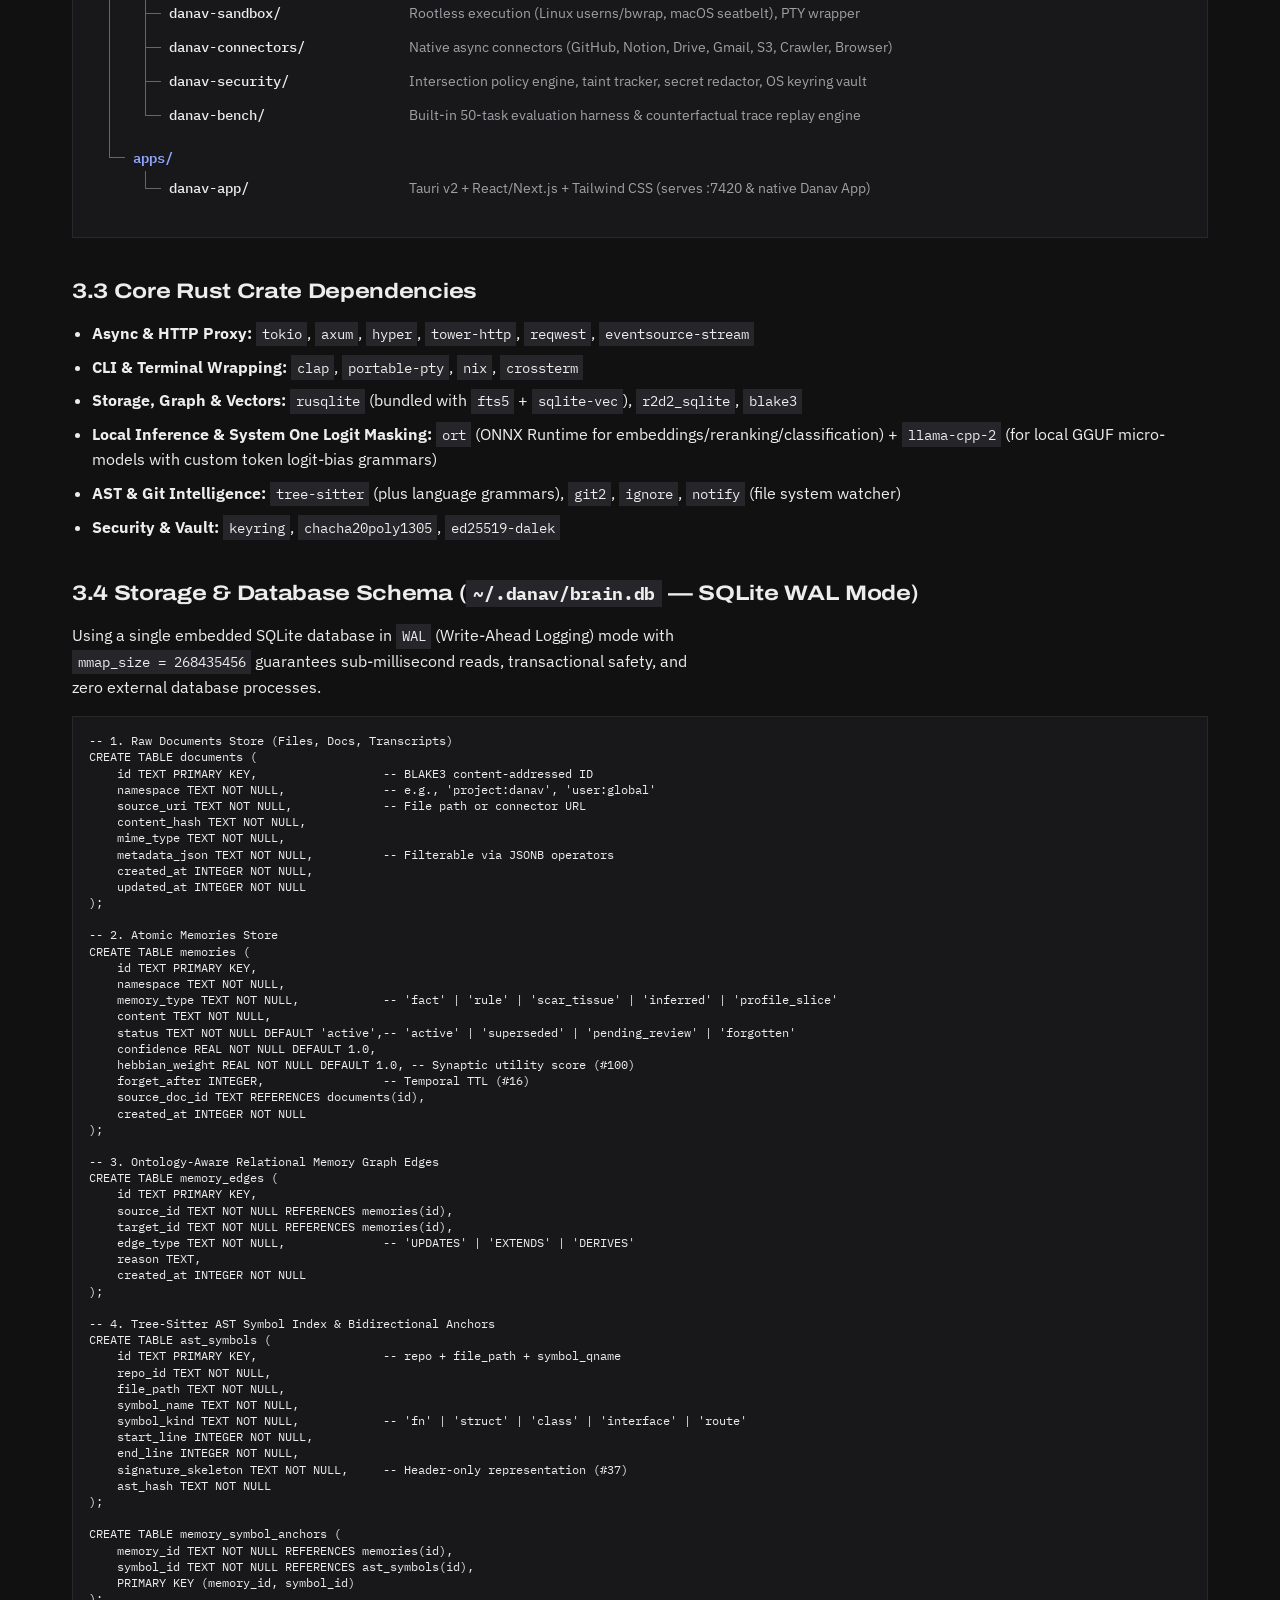
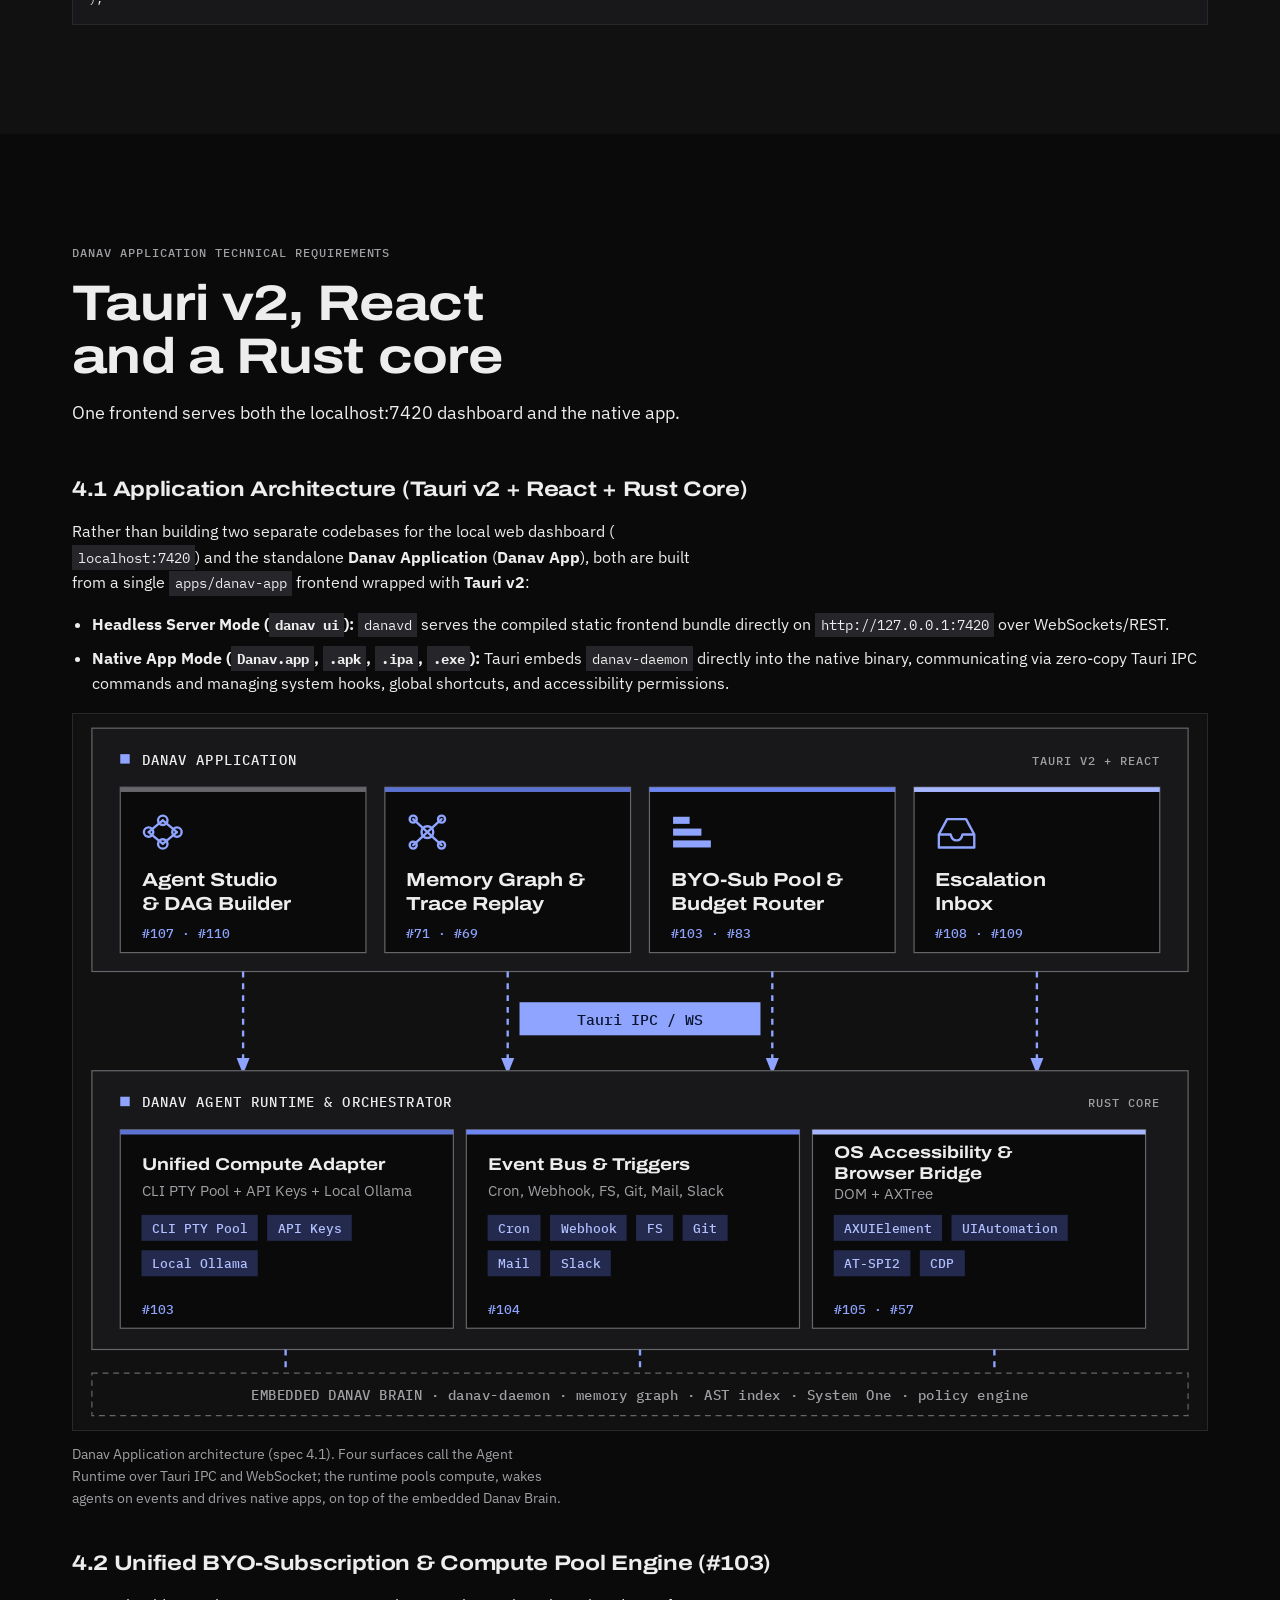
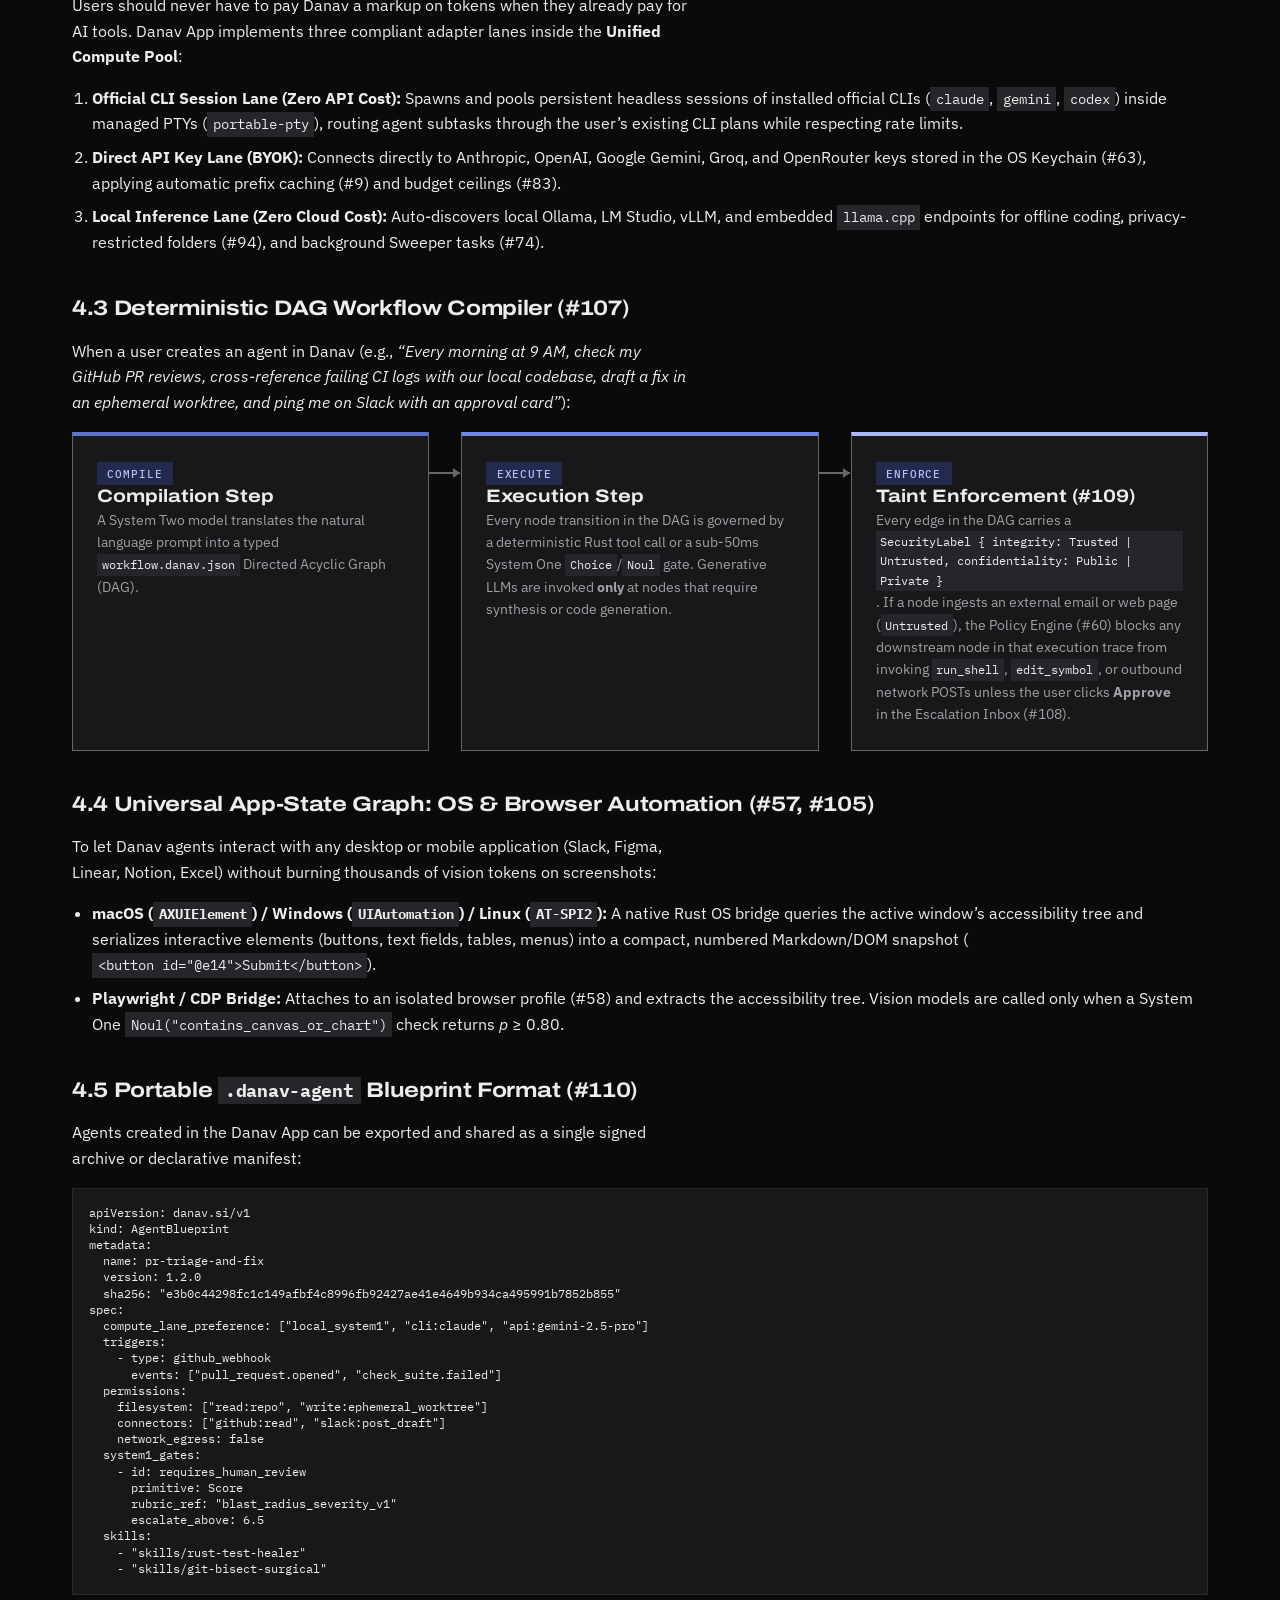
==== commit 00a20dc3: "feat(branding): rename Danav Desktop to Danav App across markdown, html, and pdf" ====
--- a/page/index.html
+++ b/page/index.html
@@ -164,17 +164,17 @@
               <pre class="agent-view__code"><code id="agent-raw-spec"># Danav — One Brain, Every Model. Superintelligence That Belongs to You.
 
 &gt; System Architecture, Cognitive Infrastructure, and Autonomous Agent Operating System Specification
-&gt; Target Runtimes: 100% Rust Core Daemon (`danavd` / `danav` CLI) + Tauri v2 Desktop (`Danav Desktop`)
+&gt; Target Runtimes: 100% Rust Core Daemon (`danavd` / `danav` CLI) + Tauri v2 Native App (`Danav App`)
 &gt; Version: 1.0.0-draft | License: MIT | Canonical: https://danav.si
 
 ---
 
 ## Overview
 
-**Danav** is a two-part, local-first cognitive infrastructure and autonomous agent operating system built **100% in Rust (Core Engine)** and **Tauri + TypeScript/React (Desktop &amp; Web Control Center)**.
+**Danav** is a two-part, local-first cognitive infrastructure and autonomous agent operating system built **100% in Rust (Core Engine)** and **Tauri + TypeScript/React (Native App &amp; Web Control Center)**.
 
 1. **Danav Brain (`danavd` / `danav` CLI):** The headless, single-binary cognitive backend. It acts as the unified hippocampus (relational memory graph + AST code index) and prefrontal cortex (sub-50ms TypeSafe System one decision router + streaming API proxy) for every AI CLI, IDE, and model a user runs.
-2. **Danav Application (`Danav Desktop`):** The native cross-platform application built directly on top of Danav Brain. It allows users to pool their existing AI subscriptions, CLI sessions, API keys, and local models into a unified compute layer, create custom autonomous agents, and orchestrate tasks across local codebases, desktop apps, and cloud services.
+2. **Danav Application (`Danav App`):** The native cross-platform application built directly on top of Danav Brain. It allows users to pool their existing AI subscriptions, CLI sessions, API keys, and local models into a unified compute layer, create custom autonomous agents, and orchestrate tasks across local codebases, native apps, and cloud services.
 
 ---
 
@@ -194,12 +194,12 @@
 * **One Brain, Every Model:** Every CLI, IDE, and agent reads from and writes to a single local relational memory graph and AST index.
 * **Zero-Search Surgical Context:** Turn-1 prompts automatically receive a sub-15ms, 400–600 token `context_pack` containing exact AST symbol line ranges, relevant relational memories, and active test states—cutting token consumption by up to 80%.
 * **Sub-50ms TypeSafe System one Routing:** Every internal decision (routing, tool selection, safety gating, memory promotion) uses constrained zero-text primitives (`Choice`, `Score`, `Noul`) with a 0% structural hallucination guarantee.
-* **Bring Your Own Subscription (BYOS) Agent OS:** The Danav Desktop App turns passive AI subscriptions and local models into proactive, cross-app workers governed by strict local privacy and resource caps.
+* **Bring Your Own Subscription (BYOS) Agent OS:** The Danav App turns passive AI subscriptions and local models into proactive, cross-app workers governed by strict local privacy and resource caps.
 
 ### 1.3 Target Personas
 
 * **Persona A — The Polyglot AI Engineer (Danav Brain CLI):** Uses multiple coding agents daily; wants instant context sharing across tools, lower API bills, zero-latency AST slicing, and 100% local data ownership.
-* **Persona B — The Autonomous Power User / Builder (Danav Desktop App):** Wants to build custom background agents that connect GitHub, Notion, Gmail, Slack, Browser, and local files using their existing AI plans without paying a SaaS middleman.
+* **Persona B — The Autonomous Power User / Builder (Danav App):** Wants to build custom background agents that connect GitHub, Notion, Gmail, Slack, Browser, and local files using their existing AI plans without paying a SaaS middleman.
 * **Persona C — Privacy-Conscious Engineering Teams:** Needs peer-to-peer memory and skill syncing across a local network with strict secret redaction and zero cloud lock-in.
 
 ### 1.4 Product Scope &amp; Phased Rollout
@@ -208,7 +208,7 @@
 | --- | --- | --- | --- |
 | **Phase 1: Core Wedge** | `danav` Single-Binary CLI &amp; Proxy | Multi-CLI auto-wiring, OpenAI/Anthropic proxy, Tree-sitter AST slicer, Relational Memory Graph. | `&lt; 15ms` context pack generation; `&gt; 70%` file-read token reduction. |
 | **Phase 2: Cognitive Moat** | TypeSafe System one + Web UI (`:7420`) | Constrained decision engine (`Choice`/`Score`/`Noul`), local ONNX micro-models, Trace Replay UI, MemoryBench. | `&lt; 50ms` System one routing; `0%` schema/tool hallucination. |
-| **Phase 3: Danav App** | Native Tauri Desktop Application | BYO-Subscription pool manager, visual Agent Builder, DAG workflow compiler, OS/Browser automation bridge. | `&lt; 150MB` idle RAM; 1-click agent packaging (`.danav-agent`). |
+| **Phase 3: Danav App** | Native Tauri Application (Desktop &amp; Mobile) | BYO-Subscription pool manager, visual Agent Builder, DAG workflow compiler, OS/Browser automation bridge. | `&lt; 150MB` idle RAM; 1-click agent packaging (`.danav-agent`). |
 
 ---
 
@@ -311,9 +311,9 @@
 ### VIII. Observability, Benchmarking &amp; User Experience
 
 68. **Step-by-Step JSONL Request Tracing:** Logs every request ID, CLI client, TypeSafe routing decision, loaded skills, retrieved memory IDs, AST slices read, latency, and token cost.
-69. **Interactive Trace Replay Viewer:** Lets users open any past session in the local web/desktop dashboard (`localhost:7420`) to inspect the exact context pack injected and why the brain routed or answered as it did.
+69. **Interactive Trace Replay Viewer:** Lets users open any past session in the local web or app dashboard (`localhost:7420`) to inspect the exact context pack injected and why the brain routed or answered as it did.
 70. **Built-in Memory &amp; Context Evaluation Suite (`/benchmark-context`):** Ships with a 50-task benchmark and memory precision/recall evaluator (covering long-horizon recall, multi-session state mutation, and surgical SWE context) to gate every prompt, router, or skill update.
-71. **Local Web &amp; Desktop Control Center:** Provides a visual Memory Graph browser, Pending Inference review queue, Skill manager, Token Savings analytics, and the Live RAM/Disk Cleanup panel.
+71. **Local Web &amp; App Control Center:** Provides a visual Memory Graph browser, Pending Inference review queue, Skill manager, Token Savings analytics, and the Live RAM/Disk Cleanup panel.
 72. **Zero-Lock-In Markdown Export &amp; 1-Step Wipe:** Exports the entire brain as clean, portable Markdown files and supports encrypted, restore-tested backups (`danav backup`) or complete one-step deletion.
 
 ### IX. Advanced Agentic Collaboration &amp; Autonomous Task Orchestration
@@ -352,11 +352,11 @@
 101. **Semantic Diff Compression for Long Sessions:** Instead of keeping raw turn-by-turn file edit history in the conversation window, collapses intermediate edits into a single mathematical state transition ($State_0 \rightarrow State_N$) to keep long debugging sessions sharp.
 102. **Local ONNX/GGUF Micro-Model Hot-Swapper:** Dynamically loads quantized 0.5B–3B models into RAM strictly for the System one decision gates and embedding passes, keeping inference under 20ms on consumer laptops without requiring a dedicated GPU.
 
-### XI. Danav Desktop App: Cross-App Orchestration &amp; BYO-Subscription Runtime
+### XI. Danav App: Cross-App Orchestration &amp; BYO-Subscription Runtime
 
 103. **Unified Subscription &amp; Quota Pool Manager:** Aggregates the user&#x27;s existing CLI sessions (Claude Code, Gemini CLI, Codex), API keys, and local models (Ollama/vLLM) into a single &quot;Compute Pool,&quot; automatically load-balancing tasks based on remaining rate limits and token quotas.
 104. **Event-Driven Reactive Triggers (&quot;When X, Wake Agent Y&quot;):** Turns Danav from a passive request-response brain into an event-driven daemon that wakes up autonomous agents on webhooks, Git pushes, incoming emails, Slack messages, cron schedules, or file system changes.
-105. **Universal App-State Graph (OS Accessibility + DOM Bridge):** Extends the Tree-sitter AST concept beyond code to the user&#x27;s OS—mapping open desktop windows, active browser tabs, and native OS accessibility trees into a compact text graph so Danav agents can drive non-API desktop apps with low token overhead.
+105. **Universal App-State Graph (OS Accessibility + DOM Bridge):** Extends the Tree-sitter AST concept beyond code to the user&#x27;s OS—mapping open application windows, active browser tabs, and native OS accessibility trees into a compact text graph so Danav agents can drive non-API applications with low token overhead.
 106. **Scoped OAuth &amp; Session Delegator for Third-Party Apps:** Allows users in the Danav UI to grant an agent temporary, capability-scoped access to external apps (e.g., *&quot;Agent can read Jira tickets and draft Notion pages, but cannot delete or send external emails&quot;*).
 107. **DAG Workflow Compiler (Natural Language to Deterministic Pipelines):** Lets users describe a multi-app workflow in plain English inside the Danav App once, and compiles it into a deterministic, repeatable Directed Acyclic Graph (DAG) gated by System one `Choice` and `Noul` checkpoints so daily runs cost almost zero LLM tokens.
 108. **Human-in-the-Loop Escalation Inbox (Async Approval Queue):** When a background agent hits a low-confidence System one gate ($p &lt; 0.80$) or a high-risk policy boundary while working across apps, it pauses state and pushes a 1-click &quot;Approve / Modify / Reject&quot; card to the Danav App UI and mobile notification channel.
@@ -373,7 +373,7 @@
 
 ```
 ┌────────────────────────────────────────────────────────────────────────────┐
-│                   CLI Clients / IDEs / Danav Desktop App                   │
+│                       CLI Clients / IDEs / Danav App                       │
 │       (Claude Code, Cursor, Gemini CLI, Codex, VS Code, Tauri UI)          │
 └───────┬──────────────────────────┬──────────────────────────┬──────────────┘
         │ OpenAI/Anthropic SSE     │ MCP (stdio / SSE)        │ Tauri IPC / REST
@@ -417,7 +417,7 @@
 │   ├── danav-security/            # Intersection policy engine, taint tracker, secret redactor, OS keyring vault
 │   └── danav-bench/               # Built-in 50-task evaluation harness &amp; counterfactual trace replay engine
 └── apps/
-    └── danav-desktop/             # Tauri v2 + React/Next.js + Tailwind CSS (serves :7420 &amp; native Desktop App)
+    └── danav-app/                 # Tauri v2 + React/Next.js + Tailwind CSS (serves :7420 &amp; native Danav App)
 ```
 
 ### 3.3 Core Rust Crate Dependencies
@@ -531,14 +531,14 @@
 
 ### 4.1 Application Architecture (Tauri v2 + React + Rust Core)
 
-Rather than building two separate codebases for the local web dashboard (`localhost:7420`) and the standalone **Danav Desktop Application**, both are built from a single `apps/danav-desktop` frontend wrapped with **Tauri v2**:
+Rather than building two separate codebases for the local web dashboard (`localhost:7420`) and the standalone **Danav Application** (**Danav App**), both are built from a single `apps/danav-app` frontend wrapped with **Tauri v2**:
 
 * **Headless Server Mode (`danav ui`):** `danavd` serves the compiled static frontend bundle directly on `[http://127.0.0.1:7420](http://127.0.0.1:7420)` over WebSockets/REST.
-* **Native Desktop Mode (`Danav.app` / `Danav.exe`):** Tauri embeds `danav-daemon` directly into the native OS binary, communicating via zero-copy Tauri IPC commands and managing system tray hooks, global OS shortcuts, and accessibility permissions.
+* **Native App Mode (`Danav.app`, `.apk`, `.ipa`, `.exe`):** Tauri embeds `danav-daemon` directly into the native binary, communicating via zero-copy Tauri IPC commands and managing system hooks, global shortcuts, and accessibility permissions.
 
 ```
 ┌────────────────────────────────────────────────────────────────────────────┐
-│                        DANAV DESKTOP APPLICATION                           │
+│                             DANAV APPLICATION                              │
 │ ┌─────────────────┐ ┌─────────────────┐ ┌────────────────┐ ┌─────────────┐ │
 │ │  Agent Studio   │ │ Memory Graph &amp;  │ │ BYO-Sub Pool &amp; │ │ Escalation  │ │
 │ │  &amp; DAG Builder  │ │  Trace Replay   │ │ Budget Router  │ │   Inbox     │ │
@@ -558,7 +558,7 @@
 
 ### 4.2 Unified BYO-Subscription &amp; Compute Pool Engine (#103)
 
-Users should never have to pay Danav a markup on tokens when they already pay for AI tools. Danav Desktop implements three compliant adapter lanes inside the **Unified Compute Pool**:
+Users should never have to pay Danav a markup on tokens when they already pay for AI tools. Danav App implements three compliant adapter lanes inside the **Unified Compute Pool**:
 
 1. **Official CLI Session Lane (Zero API Cost):** Spawns and pools persistent headless sessions of installed official CLIs (`claude`, `gemini`, `codex`) inside managed PTYs (`portable-pty`), routing agent subtasks through the user&#x27;s existing CLI plans while respecting rate limits.
 2. **Direct API Key Lane (BYOK):** Connects directly to Anthropic, OpenAI, Google Gemini, Groq, and OpenRouter keys stored in the OS Keychain (#63), applying automatic prefix caching (#9) and budget ceilings (#83).
@@ -574,7 +574,7 @@
 
 ### 4.4 Universal App-State Graph: OS &amp; Browser Automation (#57, #105)
 
-To let Danav agents interact with any desktop application (Slack, Figma, Linear, ERP dashboards, Excel) without burning thousands of vision tokens on screenshots:
+To let Danav agents interact with any desktop or mobile application (Slack, Figma, Linear, Notion, Excel) without burning thousands of vision tokens on screenshots:
 
 * **macOS (`AXUIElement`) / Windows (`UIAutomation`) / Linux (`AT-SPI2`):** A native Rust OS bridge queries the active window&#x27;s accessibility tree and serializes interactive elements (buttons, text fields, tables, menus) into a compact, numbered Markdown/DOM snapshot (`&lt;button id=&quot;@e14&quot;&gt;Submit&lt;/button&gt;`).
 * **Playwright / CDP Bridge:** Attaches to an isolated browser profile (#58) and extracts the accessibility tree. Vision models are called only when a System one `Noul(&quot;contains_canvas_or_chart&quot;)` check returns $p \ge 0.80$.
@@ -619,7 +619,7 @@
 | **Turn-1 `context_pack` Latency** | `&lt; 15 ms` (P95) | Pre-indexed Tree-sitter SQLite tables + in-memory git diff watcher + quantized vectors. |
 | **System one Decision Pass (`Choice`/`Score`/`Noul`)** | `&lt; 45 ms` (P95 on CPU) | Quantized INT8 ONNX Runtime + single-pass batch evaluation (#28). |
 | **Proxy First-Token Overhead** | `&lt; 5 ms` over raw upstream API | Zero-copy `hyper` SSE streaming + asynchronous post-response memory extraction. |
-| **Idle Daemon RAM Footprint** | `&lt; 60 MB` (Brain CLI) / `&lt; 150 MB` (Desktop App) | Automatic LRU cache eviction and unloading of idle ONNX models via `danav clean` (#66, #67). |
+| **Idle Daemon RAM Footprint** | `&lt; 60 MB` (Brain CLI) / `&lt; 150 MB` (Danav App) | Automatic LRU cache eviction and unloading of idle ONNX models via `danav clean` (#66, #67). |
 | **Structural Hallucination Rate** | `0.0%` on internal routing &amp; tool selection | Hard token-level logit masking in `danav-system1` (#29). |
 
 ---
@@ -638,8 +638,8 @@
 * **Weeks 9–12 (Milestone 3 — Local Web Control Center &amp; Benchmarks):**
     * Launch `localhost:7420` UI (#71) featuring the Interactive Trace Replay Viewer (#69), Visual Memory Graph, and Live Resource Cleanup panel (#65–66).
     * Implement the 50-task `/benchmark-context` suite (#70) and Counterfactual Replay Simulator (#99).
-* **Weeks 13–16 (Milestone 4 — Danav Desktop App &amp; Agent OS):**
-    * Wrap the web UI and Rust daemon into the native **Tauri v2 Desktop App**.
+* **Weeks 13–16 (Milestone 4 — Danav App &amp; Agent OS):**
+    * Wrap the web UI and Rust daemon into the native **Tauri v2 Application (Desktop &amp; Mobile)**.
     * Build the Unified BYO-Subscription Pool Manager (#103), Event-Driven Triggers (#104), DAG Workflow Compiler (#107), OS Accessibility Bridge (#105), and `.danav-agent` packaging (#110).</code></pre>
             </div>
           </div>
@@ -648,7 +648,7 @@
         <h1 class="hero__title" id="hero-title">Superintelligence that belongs to you</h1>
         <div class="hero__intro">
           <p class="lede">Danav is built 100% in Rust and Tauri. Danav Brain gives every AI CLI, IDE and model one
-            relational memory graph, one AST code index and a sub-50 ms TypeSafe decision router. Danav Desktop pools
+            relational memory graph, one AST code index and a sub-50 ms TypeSafe decision router. Danav App pools
             the subscriptions, API keys and local models you already have into agents you control.</p>
           <div class="hero__actions"><a class="button button--primary" href="#problem">See the problem</a><a
               class="button button--secondary" href="#products">Meet the two products</a></div>
@@ -791,7 +791,7 @@
                   selection, safety gating, memory promotion) uses constrained zero-text primitives
                   (<code>Choice</code>, <code>Score</code>, <code>Noul</code>) with a 0% structural hallucination
                   guarantee.</span></li>
-              <li><span><strong>Bring Your Own Subscription (BYOS) Agent OS:</strong> The Danav Desktop App turns
+              <li><span><strong>Bring Your Own Subscription (BYOS) Agent OS:</strong> The Danav App turns
                   passive AI subscriptions and local models into proactive, cross-app workers governed by strict local
                   privacy and resource caps.</span></li>
             </ul>
@@ -802,7 +802,7 @@
               <li><span><strong>Persona A — The Polyglot AI Engineer (Danav Brain CLI):</strong> Uses multiple coding
                   agents daily; wants instant context sharing across tools, lower API bills, zero-latency AST slicing,
                   and 100% local data ownership.</span></li>
-              <li><span><strong>Persona B — The Autonomous Power User / Builder (Danav Desktop App):</strong> Wants to
+              <li><span><strong>Persona B — The Autonomous Power User / Builder (Danav App):</strong> Wants to
                   build custom background agents that connect GitHub, Notion, Gmail, Slack, Browser, and local files
                   using their existing AI plans without paying a SaaS middleman.</span></li>
               <li><span><strong>Persona C — Privacy-Conscious Engineering Teams:</strong> Needs peer-to-peer memory and
@@ -848,7 +848,7 @@
               </tr>
               <tr class="odd">
                 <td><strong>Phase 3: Danav App</strong></td>
-                <td>Native Tauri Desktop Application</td>
+                <td>Native Tauri Application (Desktop &amp; Mobile)</td>
                 <td>BYO-Subscription pool manager, visual Agent Builder, DAG workflow
                   compiler, OS/Browser automation bridge.</td>
                 <td><code>&lt; 150MB</code> idle RAM; 1-click agent packaging
@@ -865,7 +865,7 @@
         <header class="section__header" data-reveal>
           <p class="eyebrow">Two products</p>
           <h2 id="products-t">A brain that remembers and decides, and an app that does the work</h2>
-          <p class="lede">Danav Brain is the headless backend. Danav Desktop is the native application built on top of
+          <p class="lede">Danav Brain is the headless backend. Danav App is the native application built on top of
             it, from a single Tauri v2 frontend.</p>
         </header>
         <div class="scale-frame" data-scale-frame>
@@ -879,11 +879,11 @@
             </div>
             <div class="topology" id="topology" role="tabpanel" aria-labelledby="tab-desktop" data-mode="desktop">
               <div class="topology__site">
-                <p class="topology__site-label" id="site-a">Native desktop app</p>
+                <p class="topology__site-label" id="site-a">Native app</p>
                 <div class="node">
-                  <h3 id="a-name">Danav Desktop</h3>
+                  <h3 id="a-name">Danav App</h3>
                   <p class="node__role" id="a-role">Application</p>
-                  <p class="node__detail" id="a-detail">Tauri v2 app that embeds danav-daemon directly, with system tray
+                  <p class="node__detail" id="a-detail">Tauri v2 app that embeds danav-daemon directly, with system
                     hooks, global shortcuts and accessibility permissions.</p>
                   <div class="node__meter" data-load="low">
                     <p class="node__meter-label">Machine resources used: low (idle under 150 MB)</p>
@@ -924,8 +924,8 @@
                   </div>
                 </div>
               </div>
-              <p class="topology__caption" id="topology-caption">Native Desktop Mode: Tauri embeds danav-daemon into the
-                OS binary and talks to it over zero-copy IPC commands.</p>
+              <p class="topology__caption" id="topology-caption">Native App Mode: Tauri embeds danav-daemon into the
+                native binary and talks to it over zero-copy IPC commands.</p>
             </div>
           </div>
         </div>
@@ -949,16 +949,16 @@
             </ul>
           </div>
           <div class="product" data-reveal>
-            <h3>Danav Desktop</h3>
+            <h3>Danav App</h3>
             <p class="text-muted">The native cross-platform application built directly on Danav Brain. It pools your
               existing AI subscriptions, CLI sessions, API keys and local models into one compute layer and orchestrates
-              agents across codebases, desktop apps and cloud services.</p>
+              agents across codebases, native apps and cloud services.</p>
             <ul class="marker-list">
               <li><span>Unified Compute Pool: official CLI sessions, BYOK API keys and local Ollama, LM Studio or vLLM
                   lanes.</span></li>
               <li><span>Visual Agent Studio and DAG compiler: plain English to deterministic pipelines.</span></li>
               <li><span>Event-driven triggers: webhooks, Git pushes, email, Slack, cron and file changes.</span></li>
-              <li><span>OS accessibility and browser bridge that drives desktop apps with low token overhead.</span>
+              <li><span>OS accessibility and browser bridge that drives applications with low token overhead.</span>
               </li>
               <li><span>Escalation Inbox with scoped OAuth, taint tracking and one-click approvals.</span></li>
               <li><span>Portable <code>.danav-agent</code> blueprints to install and share agents.</span></li>
@@ -1088,7 +1088,7 @@
           <p class="eyebrow">The 110-feature specification</p>
           <h2 id="features-t">Eleven categories, nothing skipped</h2>
           <p class="lede">110 features across the core, memory, System One, code routing, tools, search, security,
-            observability, collaboration, plasticity and desktop layers.</p>
+            observability, collaboration, plasticity and application layers.</p>
         </header>
         <div class="feature-tools"><button class="button button--secondary button--compact" id="features-toggle"
             type="button">Expand all</button></div>
@@ -1583,7 +1583,7 @@
               <div class="definition-list__row">
                 <dt class="definition-list__term"><span class="feature__n">069</span>Interactive Trace Replay Viewer
                 </dt>
-                <dd class="definition-list__desc">Lets users open any past session in the local web/desktop dashboard
+                <dd class="definition-list__desc">Lets users open any past session in the local web or app dashboard
                   (<code>localhost:7420</code>) to inspect the exact context pack injected and why the brain routed or
                   answered as it did.</dd>
               </div>
@@ -1595,7 +1595,7 @@
                   prompt, router, or skill update.</dd>
               </div>
               <div class="definition-list__row">
-                <dt class="definition-list__term"><span class="feature__n">071</span>Local Web &amp; Desktop Control
+                <dt class="definition-list__term"><span class="feature__n">071</span>Local Web &amp; App Control
                   Center</dt>
                 <dd class="definition-list__desc">Provides a visual Memory Graph browser, Pending Inference review
                   queue, Skill manager, Token Savings analytics, and the Live RAM/Disk Cleanup panel.</dd>
@@ -1822,7 +1822,7 @@
             </dl>
           </details>
           <details class="feature-group" data-reveal-item>
-            <summary><span class="feature-group__num">XI</span><span class="feature-group__name">Danav Desktop App:
+            <summary><span class="feature-group__num">XI</span><span class="feature-group__name">Danav App:
                 Cross-App Orchestration &amp; BYO-Subscription Runtime</span><span class="feature-group__count">8</span>
             </summary>
             <dl class="definition-list">
@@ -1844,8 +1844,8 @@
                 <dt class="definition-list__term"><span class="feature__n">105</span>Universal App-State Graph (OS
                   Accessibility + DOM Bridge)</dt>
                 <dd class="definition-list__desc">Extends the Tree-sitter AST concept beyond code to the user’s
-                  OS—mapping open desktop windows, active browser tabs, and native OS accessibility trees into a compact
-                  text graph so Danav agents can drive non-API desktop apps with low token overhead.</dd>
+                  OS—mapping open application windows, active browser tabs, and native OS accessibility trees into a compact
+                  text graph so Danav agents can drive non-API applications with low token overhead.</dd>
               </div>
               <div class="definition-list__row">
                 <dt class="definition-list__term"><span class="feature__n">106</span>Scoped OAuth &amp; Session
@@ -1912,7 +1912,7 @@
                 <li class="badge badge--accent badge--text">Gemini CLI</li>
                 <li class="badge badge--accent badge--text">Codex</li>
                 <li class="badge badge--accent badge--text">VS Code</li>
-                <li class="badge badge--accent badge--text">Danav Desktop (Tauri UI)</li>
+                <li class="badge badge--accent badge--text">Danav App (Tauri UI)</li>
               </ul>
             </div>
             <div class="scale-frame flow__bus-frame" data-scale-frame data-max-scale="1" data-design-width="576">
@@ -2065,8 +2065,8 @@
               </li>
               <li class="tree__item tree__item--dir" data-reveal-item><span class="tree__name">apps/</span>
                 <ul class="tree__branch">
-                  <li class="tree__item" data-reveal-item><span class="tree__name">danav-desktop/</span><span
-                      class="tree__note">Tauri v2 + React/Next.js + Tailwind CSS (serves :7420 &amp; native Desktop
+                  <li class="tree__item" data-reveal-item><span class="tree__name">danav-app/</span><span
+                      class="tree__note">Tauri v2 + React/Next.js + Tailwind CSS (serves :7420 &amp; native Danav
                       App)</span></li>
                 </ul>
               </li>
@@ -2168,15 +2168,15 @@
         <header class="section__header" data-reveal>
           <p class="eyebrow">Danav Application technical requirements</p>
           <h2 id="app-t">Tauri v2, React and a Rust core</h2>
-          <p class="lede">One frontend serves both the localhost:7420 dashboard and the native desktop app.</p>
+          <p class="lede">One frontend serves both the localhost:7420 dashboard and the native app.</p>
         </header>
         <div class="prose">
           <h3 id="application-architecture-tauri-v2-react-rust-core">4.1
             Application Architecture (Tauri v2 + React + Rust Core)</h3>
           <p>Rather than building two separate codebases for the local web
             dashboard (<code>localhost:7420</code>) and the standalone <strong>Danav
-              Desktop Application</strong>, both are built from a single
-            <code>apps/danav-desktop</code> frontend wrapped with <strong>Tauri
+              Application</strong> (<strong>Danav App</strong>), both are built from a single
+            <code>apps/danav-app</code> frontend wrapped with <strong>Tauri
               v2</strong>:
           </p>
           <ul>
@@ -2185,17 +2185,17 @@
               on <code>http://127.0.0.1:7420</code> over
               WebSockets/REST.
             </li>
-            <li><strong>Native Desktop Mode (<code>Danav.app</code> /
-                <code>Danav.exe</code>):</strong> Tauri embeds <code>danav-daemon</code>
-              directly into the native OS binary, communicating via zero-copy Tauri
-              IPC commands and managing system tray hooks, global OS shortcuts, and
+            <li><strong>Native App Mode (<code>Danav.app</code>,
+                <code>.apk</code>, <code>.ipa</code>, <code>.exe</code>):</strong> Tauri embeds <code>danav-daemon</code>
+              directly into the native binary, communicating via zero-copy Tauri
+              IPC commands and managing system hooks, global shortcuts, and
               accessibility permissions.</li>
           </ul>
           <figure class="dg-fig" data-reveal>
             <div class="dg-scroll"><svg class="dg" viewBox="0 0 960 606" role="img" aria-labelledby="dg-t dg-d"
                 xmlns="http://www.w3.org/2000/svg">
-                <title id="dg-t">Danav Desktop application architecture</title>
-                <desc id="dg-d">Four desktop surfaces (Agent Studio and DAG Builder, Memory Graph and Trace Replay,
+                <title id="dg-t">Danav Application architecture</title>
+                <desc id="dg-d">Four application surfaces (Agent Studio and DAG Builder, Memory Graph and Trace Replay,
                   BYO-Sub Pool and Budget Router, Escalation Inbox) talk over Tauri IPC and WebSocket to the Danav Agent
                   Runtime and Orchestrator, which holds the Unified Compute Adapter, the Event Bus and Triggers, and the
                   OS Accessibility and Browser Bridge, on top of the embedded danav-daemon.</desc>
@@ -2207,7 +2207,7 @@
                 </defs>
                 <rect class="dg-panel" x="16" y="12" width="928" height="206" rx="0" />
                 <rect class="dg-sq" x="40" y="34" width="8" height="8" /><text class="dg-label" x="58" y="43">DANAV
-                  DESKTOP APPLICATION</text><text class="dg-labelr" x="920" y="43" text-anchor="end">TAURI V2 +
+                  APPLICATION</text><text class="dg-labelr" x="920" y="43" text-anchor="end">TAURI V2 +
                   REACT</text>
                 <g>
                   <rect class="dg-card" x="40" y="62" width="208" height="140" rx="0" />
@@ -2321,14 +2321,14 @@
                   y="581" text-anchor="middle">EMBEDDED DANAV BRAIN · danav-daemon · memory graph · AST index · System
                   One · policy engine</text>
               </svg></div>
-            <figcaption>Danav Desktop architecture (spec 4.1). Four surfaces call the Agent Runtime over Tauri IPC and
-              WebSocket; the runtime pools compute, wakes agents on events and drives desktop apps, on top of the
+            <figcaption>Danav Application architecture (spec 4.1). Four surfaces call the Agent Runtime over Tauri IPC and
+              WebSocket; the runtime pools compute, wakes agents on events and drives native apps, on top of the
               embedded Danav Brain.</figcaption>
           </figure>
           <h3 id="unified-byo-subscription-compute-pool-engine-103">4.2 Unified
             BYO-Subscription &amp; Compute Pool Engine (#103)</h3>
           <p>Users should never have to pay Danav a markup on tokens when they
-            already pay for AI tools. Danav Desktop implements three compliant
+            already pay for AI tools. Danav App implements three compliant
             adapter lanes inside the <strong>Unified Compute Pool</strong>:</p>
           <ol type="1">
             <li><strong>Official CLI Session Lane (Zero API Cost):</strong> Spawns
@@ -2376,8 +2376,8 @@
           </ol>
           <h3 id="universal-app-state-graph-os-browser-automation-57-105">4.4
             Universal App-State Graph: OS &amp; Browser Automation (#57, #105)</h3>
-          <p>To let Danav agents interact with any desktop application (Slack,
-            Figma, Linear, ERP dashboards, Excel) without burning thousands of
+          <p>To let Danav agents interact with any desktop or mobile application (Slack,
+            Figma, Linear, Notion, Excel) without burning thousands of
             vision tokens on screenshots:</p>
           <ul>
             <li><strong>macOS (<code>AXUIElement</code>) / Windows
@@ -2474,7 +2474,7 @@
               <tr class="odd">
                 <td><strong>Idle Daemon RAM Footprint</strong></td>
                 <td><code>&lt; 60 MB</code> (Brain CLI) / <code>&lt; 150 MB</code>
-                  (Desktop App)</td>
+                  (Danav App)</td>
                 <td>Automatic LRU cache eviction and unloading of idle ONNX models via
                   <code>danav clean</code> (#66, #67).
                 </td>
@@ -2496,7 +2496,7 @@
         <div class="split__lead" data-reveal>
           <p class="eyebrow">Engineering roadmap</p>
           <h2 id="roadmap-t">Sixteen weeks, four milestones</h2>
-          <p class="lede">From the surgical code and memory core to the desktop agent OS.</p>
+          <p class="lede">From the surgical code and memory core to the agent OS.</p>
         </div>
         <ol class="steps" data-reveal-group>
           <li class="step" data-reveal-item><span class="step__marker" aria-hidden="true">1</span>
@@ -2552,11 +2552,10 @@
           <li class="step" data-reveal-item><span class="step__marker" aria-hidden="true">4</span>
             <div class="step__body">
               <p class="step__tag">Weeks 13–16</p>
-              <h3>Milestone 4 — Danav Desktop App &amp; Agent OS</h3>
+              <h3>Milestone 4 — Danav App &amp; Agent OS</h3>
               <div class="step__text">
                 <ul class="marker-list">
-                  <li><span>Wrap the web UI and Rust daemon into the native <strong>Tauri v2 Desktop
-                        App</strong>.</span></li>
+                  <li><span>Wrap the web UI and Rust daemon into the native <strong>Tauri v2 Application (Desktop &amp; Mobile)</strong>.</span></li>
                   <li><span>Build the Unified BYO-Subscription Pool Manager (#103), Event-Driven Triggers (#104), DAG
                       Workflow Compiler (#107), OS Accessibility Bridge (#105), and <code>.danav-agent</code> packaging
                       (#110).</span></li>
@@ -2573,7 +2572,7 @@
         <h2 class="band__statement" data-reveal-item id="idea-title">Danav gives every model the same memory, decides in
           milliseconds what each task needs, and keeps your data and compute yours.</h2>
         <p class="band__text" data-reveal-item>The Brain remembers, slices code surgically and routes with zero-text
-          decisions. The Desktop turns the subscriptions you already pay for into governed, cross-app agents.</p><a
+          decisions. Danav App turns the subscriptions you already pay for into governed, cross-app agents.</p><a
           class="button button--inverse" data-reveal-item href="#top">Back to the routing demo</a>
       </div>
     </section>
